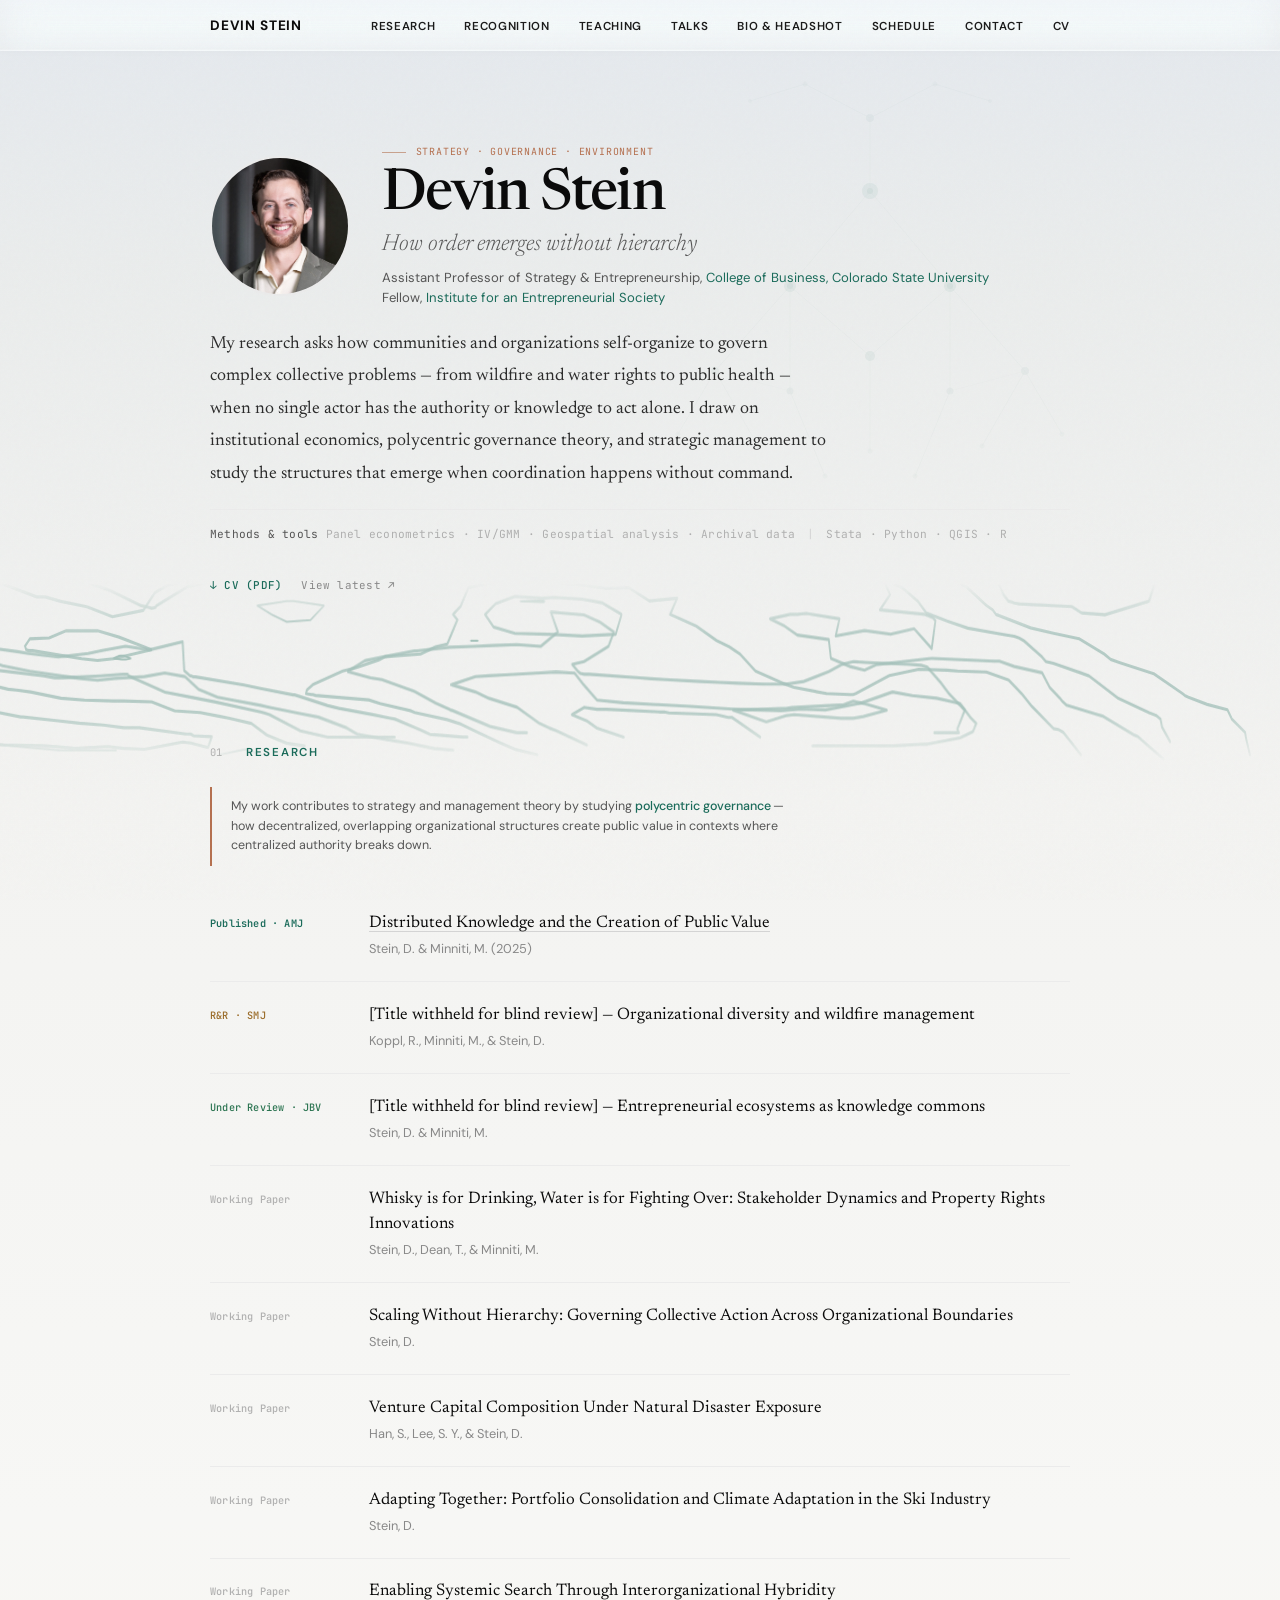
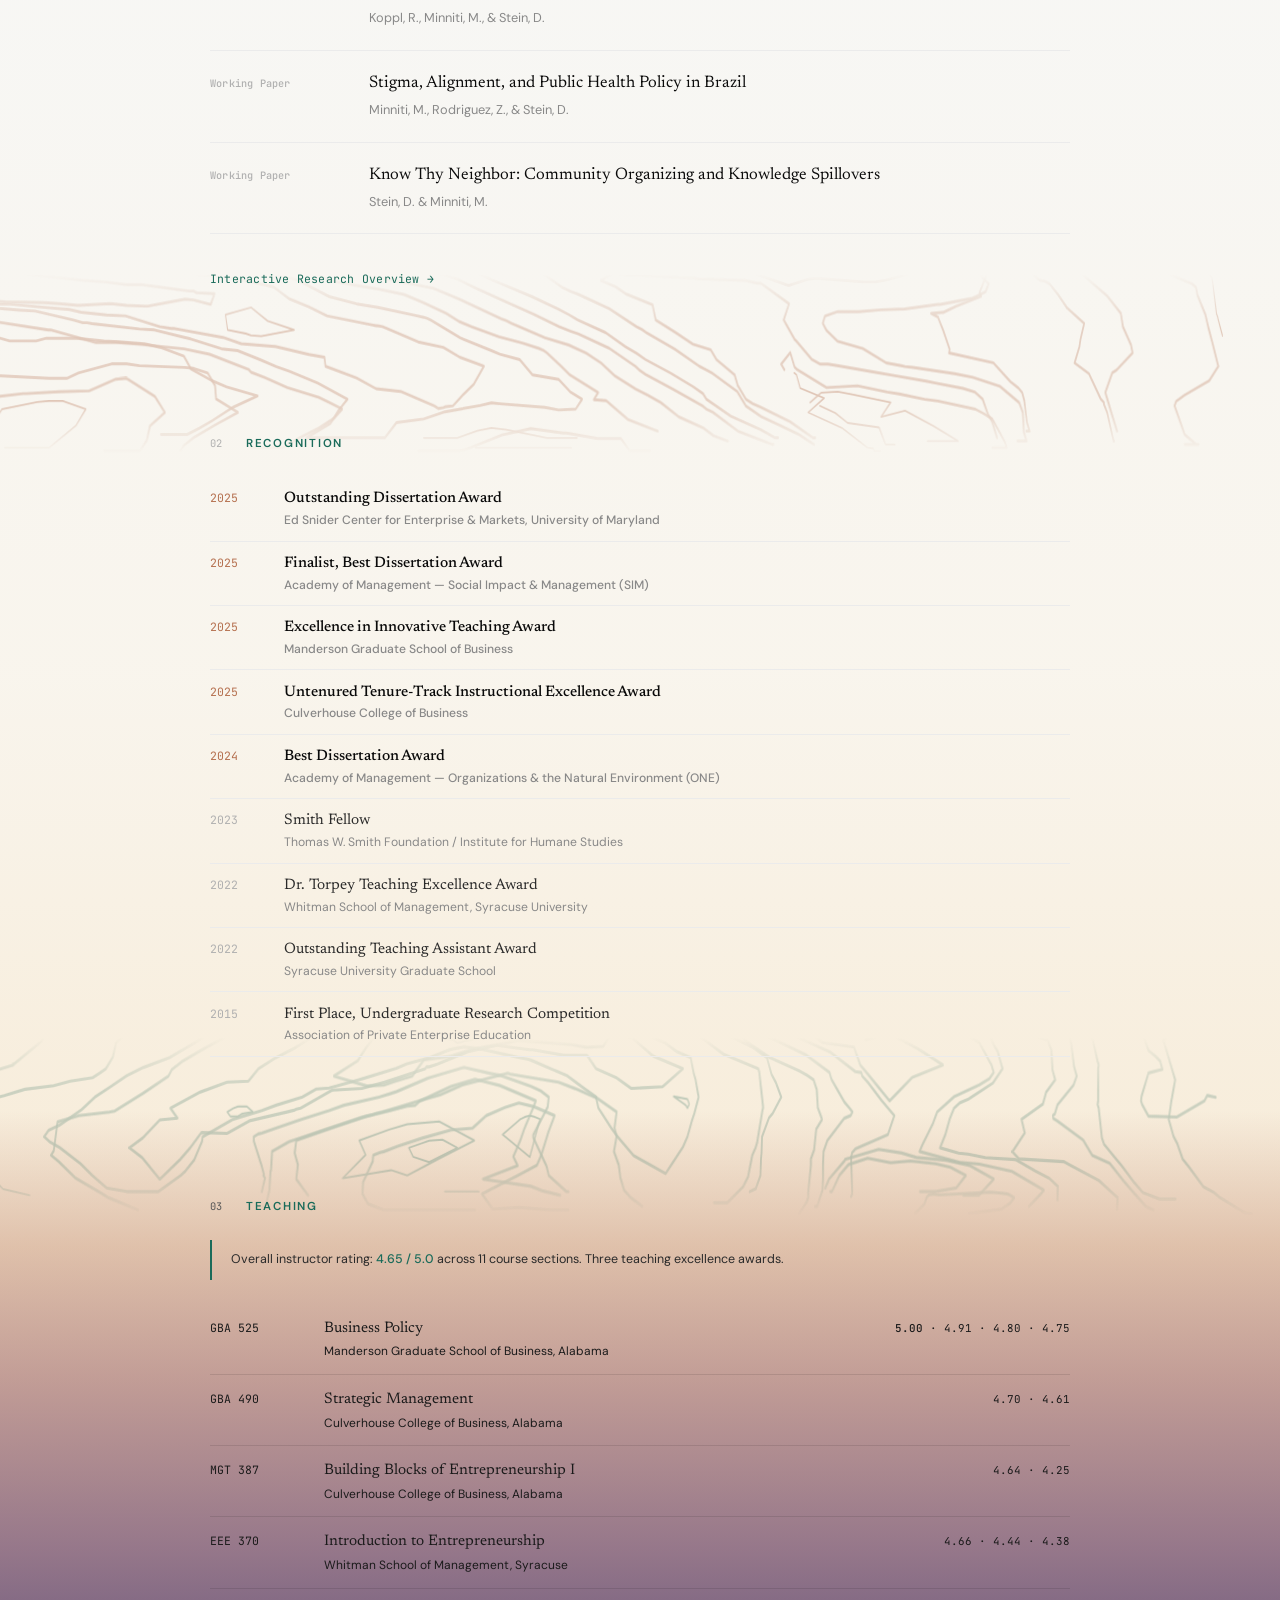
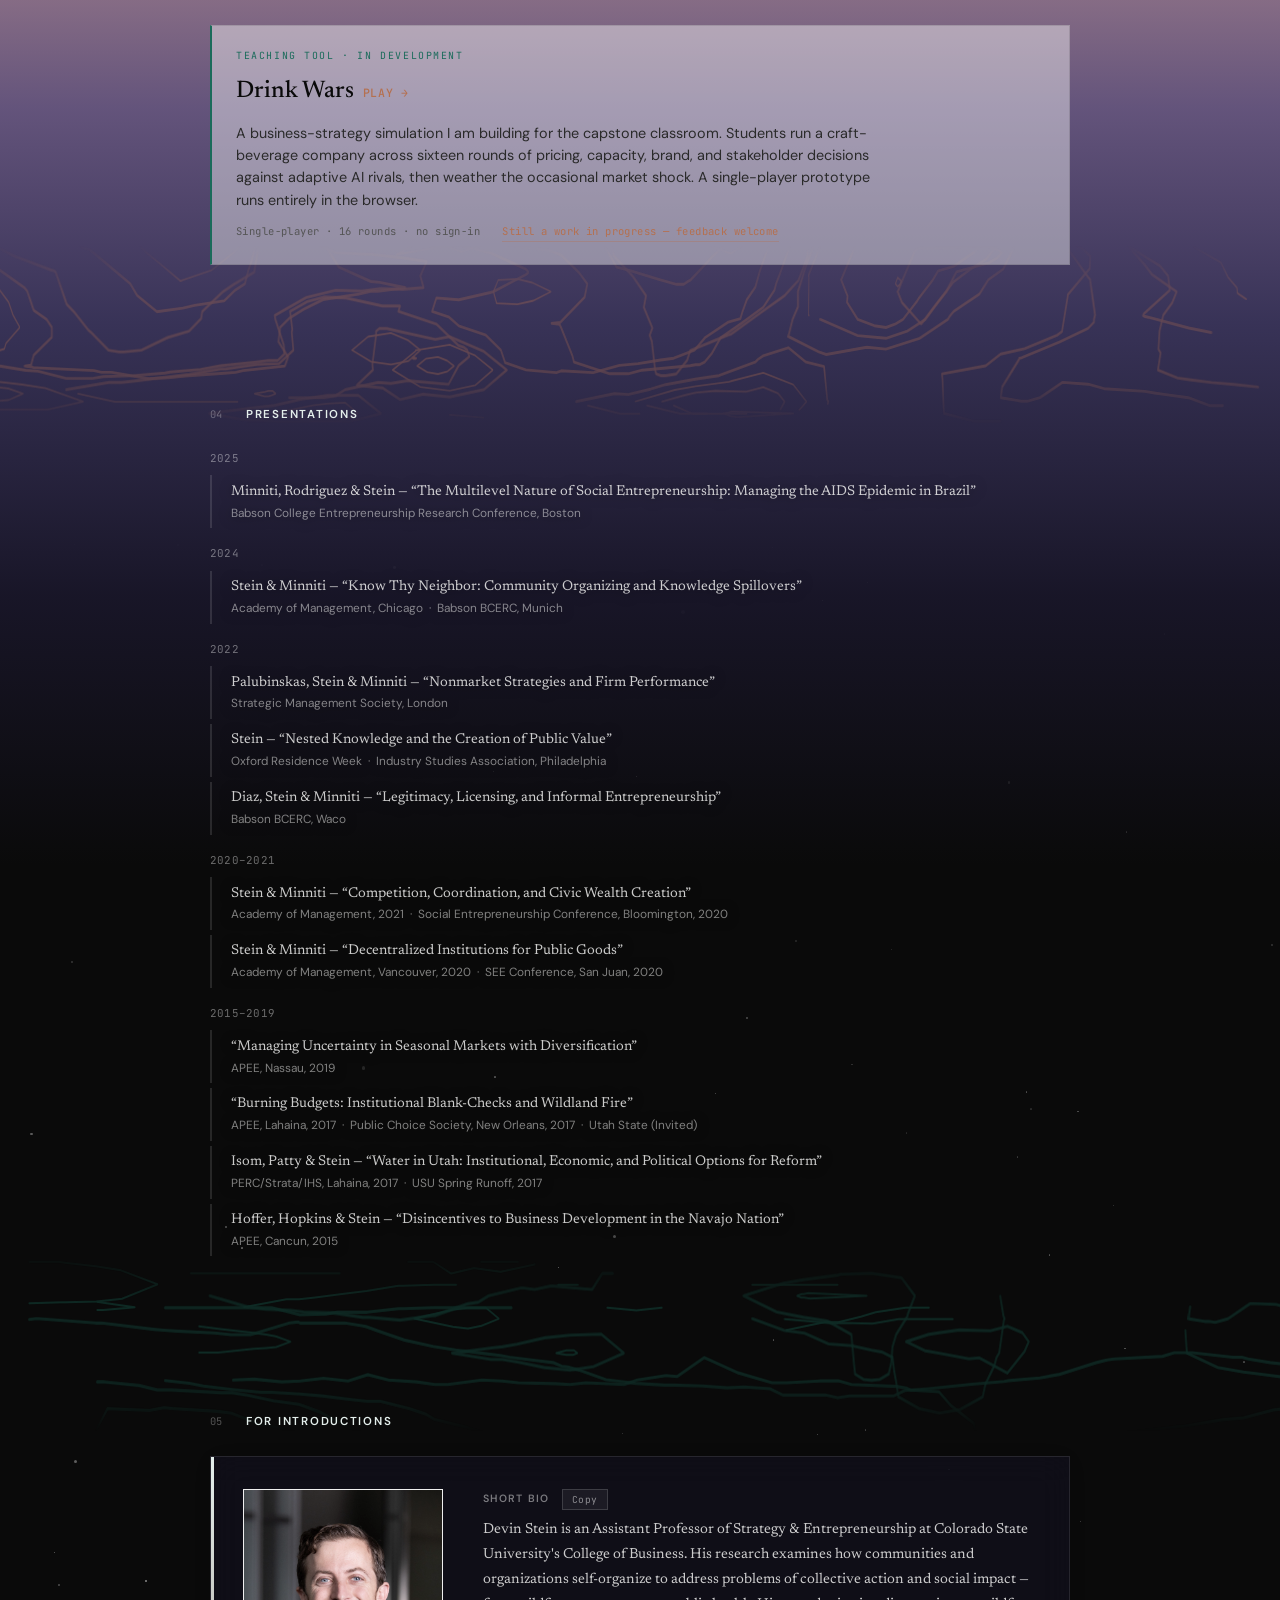
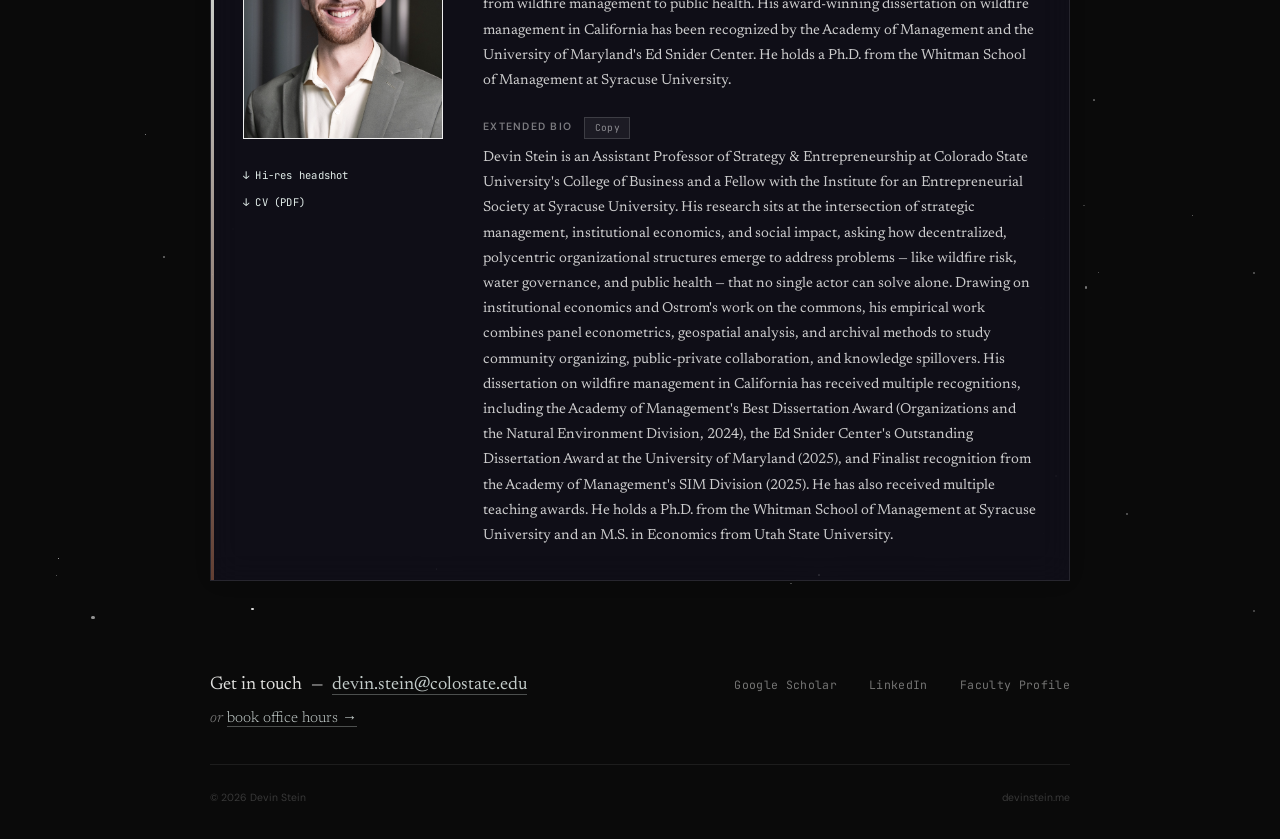
==== index.html @ 9eed3276 "Drink Wars: deploy reskinned app + add homepage link - Rebuild devinstein.me/drinkwars with the scho" ====
<!DOCTYPE html>
<html lang="en">
<head>
<meta charset="UTF-8">
<meta name="viewport" content="width=device-width, initial-scale=1.0">
<title>Devin Stein</title>
<meta name="description" content="Devin Stein — strategy, entrepreneurship, and environmental governance scholar. Assistant Professor of Strategy &amp; Entrepreneurship at Colorado State University.">
<link rel="icon" type="image/svg+xml" href="img/favicon.svg">
<link rel="preconnect" href="https://fonts.googleapis.com">
<link rel="preconnect" href="https://fonts.gstatic.com" crossorigin>
<link href="https://fonts.googleapis.com/css2?family=Newsreader:ital,opsz,wght@0,6..72,300;0,6..72,400;0,6..72,500;0,6..72,600;1,6..72,300;1,6..72,400;1,6..72,500&family=DM+Sans:ital,wght@0,300;0,400;0,500;0,600;1,300;1,400&family=JetBrains+Mono:wght@300;400;500&display=swap" rel="stylesheet">
<style>
:root {
  --ink:#0a0a0a;--dark:#1a1a1a;--body:#2a2a2a;--mid:#555;--muted:#888;--light:#b0b0b0;
  --rule:#d4d4d4;--faint:#ebebeb;--bg:#f7f7f5;--white:#fff;
  --teal:#1a6b5a;--teal-hover:#0f5445;--teal-light:#e4efec;--teal-faint:#f0f7f5;
  --sienna:#b5704f;--sienna-light:#f5ece6;--sienna-dim:#8a5438;
  --amber:#9a6b28;--green:#2a7350;
  --serif:'Newsreader',Georgia,serif;
  --sans:'DM Sans',-apple-system,Helvetica,sans-serif;
  --mono:'JetBrains Mono','Consolas',monospace;
}
*,*::before,*::after{margin:0;padding:0;box-sizing:border-box}
html{scroll-behavior:smooth;font-size:16px;overflow-x:hidden}
body{font-family:var(--serif);color:var(--body);background:var(--bg);line-height:1.7;-webkit-font-smoothing:antialiased;position:relative}
::selection{background:var(--teal-light);color:var(--teal-hover)}

/* ── SUNRISE-SUNSET SCROLL GRADIENT ── */
/* Tinted lighting that shifts from cool dawn → warm daylight → golden hour → dusk.
   Applied as a full-height layer behind all content. JS sets the height to match document. */
.sky-gradient{
  position:absolute;top:0;left:0;width:100%;
  pointer-events:none;z-index:-1;
}
/* Layer 1: The subtle sunrise-to-golden-hour tint (top 70% of page) */
.sky-gradient::before{
  content:'';position:absolute;top:0;left:0;width:100%;height:100%;
  background:linear-gradient(
    180deg,
    #d5dde8 0%,          /* cool dawn */
    #e0e4e5 5%,
    #f0f0ee 15%,         /* morning light */
    #f7f7f5 28%,         /* bright midday */
    #faf3e6 42%,         /* warming noticeably */
    #f7e2c0 52%,         /* golden hour — warm amber */
    #f0ca8a 60%,         /* rich warm gold */
    #e6b070 67%,         /* vibrant sunset orange */
    #d99860 73%,         /* deep amber */
    #c48058 78%,         /* burnished copper-rose */
    transparent 85%      /* fades out — layer 2 takes over */
  );
  opacity:.55;
}
/* Layer 2: The twilight-to-black fade (fully opaque, no cream bleedthrough) */
.sky-gradient::after{
  content:'';position:absolute;bottom:0;left:0;width:100%;height:50%;
  background:linear-gradient(
    180deg,
    transparent 0%,
    rgba(180,115,90,.35) 5%,       /* warm copper carryover */
    rgba(150,95,105,.55) 10%,      /* rose-mauve */
    rgba(120,85,120,.75) 16%,      /* mauve-purple */
    rgba(80,65,115,.88) 22%,       /* twilight purple */
    rgba(46,42,82,.95) 30%,        /* deep indigo */
    rgba(20,18,37,.98) 40%,        /* near-black */
    #0a0a0a 50%,                   /* true black from here down */
    #0a0a0a 100%
  );
}

/* Grain — over everything */
body::before{content:'';position:fixed;top:0;left:0;width:100%;height:100%;pointer-events:none;z-index:999;opacity:0.022;background-image:url("data:image/svg+xml,%3Csvg viewBox='0 0 256 256' xmlns='http://www.w3.org/2000/svg'%3E%3Cfilter id='n'%3E%3CfeTurbulence type='fractalNoise' baseFrequency='0.9' numOctaves='4' stitchTiles='stitch'/%3E%3C/filter%3E%3Crect width='100%25' height='100%25' filter='url(%23n)'/%3E%3C/svg%3E")}

.container{max-width:940px;margin:0 auto;padding:0 2.5rem;position:relative;z-index:1}

/* ── TOPO CONTOUR LAYERS ── */
/* Not dividers between sections — atmospheric layers behind the content.
   Tall, faded at edges, overlapping section boundaries. */
.topo-divider{
  width:100vw;height:180px;overflow:hidden;
  margin:-60px 0;margin-left:calc(-50vw + 50%);
  display:block;opacity:.35;
  position:relative;z-index:0;
  /* Gradient mask: fade top and bottom only — full bleed to edges */
  -webkit-mask-image:linear-gradient(180deg,transparent 0%,rgba(0,0,0,.5) 15%,black 30%,black 70%,rgba(0,0,0,.5) 85%,transparent 100%);
  mask-image:linear-gradient(180deg,transparent 0%,rgba(0,0,0,.5) 15%,black 30%,black 70%,rgba(0,0,0,.5) 85%,transparent 100%);
}
/* Soft glow / glass sheen behind the contours */
.topo-divider::before{
  content:'';position:absolute;top:0;left:0;right:0;bottom:0;
  background:radial-gradient(ellipse 80% 100% at 50% 50%,rgba(26,107,90,.06) 0%,transparent 70%);
  pointer-events:none;
}
/* Gradient color shift across each layer */
.topo-divider::after{
  content:'';position:absolute;top:0;left:0;right:0;bottom:0;
  background:linear-gradient(90deg,rgba(26,107,90,.12) 0%,rgba(181,112,79,.15) 100%);
  mix-blend-mode:overlay;pointer-events:none;z-index:1;
}
.topo-divider polyline{
  fill:none;stroke:var(--teal);stroke-width:2.2;
  stroke-linecap:round;stroke-linejoin:round;
  will-change:transform;transition:transform .2s cubic-bezier(.25,.1,.25,1);
}
.topo-divider .index-contour{stroke-width:3.5;opacity:.8}
/* Color alternation across layers */
.topo-2 polyline,.topo-4 polyline{stroke:var(--sienna);stroke-width:2}
.topo-2 .index-contour,.topo-4 .index-contour{stroke-width:3.2}
.topo-3 polyline{stroke:#5a8a7a}

/* ── NAV ── */
nav{position:fixed;top:0;left:0;right:0;z-index:100;
  background:linear-gradient(
    180deg,
    rgba(255,255,255,.3) 0%,
    rgba(247,247,245,.35) 40%,
    rgba(240,240,238,.3) 100%
  );
  backdrop-filter:blur(20px) saturate(1.8) brightness(1.08);
  -webkit-backdrop-filter:blur(20px) saturate(1.8) brightness(1.08);
  border-bottom:1px solid rgba(255,255,255,.25);
  box-shadow:inset 0 -1px 0 rgba(255,255,255,.15), 0 1px 8px rgba(0,0,0,.02);
  transition:all .3s ease}
nav.scrolled{
  background:linear-gradient(
    180deg,
    rgba(255,255,255,.4) 0%,
    rgba(247,247,245,.45) 40%,
    rgba(240,240,238,.4) 100%
  );
  border-bottom-color:rgba(255,255,255,.3);
  box-shadow:inset 0 -1px 0 rgba(255,255,255,.2), 0 2px 24px rgba(0,0,0,.05)}
.nav-inner{max-width:940px;margin:0 auto;padding:.85rem 2.5rem;display:flex;justify-content:space-between;align-items:baseline}
.nav-name{font-family:var(--sans);font-size:.85rem;font-weight:700;color:var(--ink);text-decoration:none;letter-spacing:.06em;text-transform:uppercase;text-shadow:0 0 12px rgba(247,247,245,.8)}
.nav-links{display:flex;gap:1.8rem}
.nav-links a{font-family:var(--sans);font-size:.72rem;font-weight:600;color:var(--dark);text-decoration:none;letter-spacing:.06em;text-transform:uppercase;transition:color .2s;position:relative;text-shadow:0 0 10px rgba(247,247,245,.7)}
.nav-links a::after{content:'';position:absolute;bottom:-2px;left:0;width:0;height:1px;background:var(--teal);transition:width .2s}
.nav-links a:hover{color:var(--ink)}
.nav-links a:hover::after{width:100%}
.nav-dropdown{position:relative;display:inline-flex;align-items:baseline}
.nav-dropdown-menu{position:absolute;top:100%;right:0;display:none;flex-direction:column;gap:0;background:rgba(255,255,255,.85);backdrop-filter:blur(20px);-webkit-backdrop-filter:blur(20px);border:1px solid rgba(212,212,212,.4);border-radius:4px;padding:.5rem 0;margin-top:.4rem;min-width:150px;box-shadow:0 4px 16px rgba(0,0,0,.08)}
.nav-dropdown-menu::before{content:'';position:absolute;top:-.6rem;left:0;right:0;height:.6rem}
.nav-dropdown:hover .nav-dropdown-menu{display:flex}
.nav-dropdown-menu a{font-family:var(--sans);font-size:.68rem;font-weight:500;color:var(--dark);text-decoration:none;letter-spacing:.06em;text-transform:uppercase;padding:.45rem 1rem;transition:background .15s,color .15s}
.nav-dropdown-menu a:hover{background:var(--teal-faint);color:var(--teal)}
.nav-dropdown-menu a::after{display:none}
.hamburger{display:none;flex-direction:column;gap:4px;background:none;border:none;cursor:pointer;padding:4px}
.hamburger span{display:block;width:18px;height:1.5px;background:var(--ink);transition:.3s}

/* ── HERO ── */
.hero{padding:9rem 0 3rem;position:relative;overflow:hidden;z-index:1}

/* Network viz */
.hero-network{position:absolute;top:46%;right:-50px;transform:translateY(-50%);width:500px;height:500px;pointer-events:none;opacity:0;animation:vizFade 2s ease .3s forwards}
.hero-network circle{fill:var(--teal)}.hero-network line{stroke:var(--teal);stroke-width:.8}
.hero-network .hub{opacity:.55}.hero-network .mid{opacity:.35}.hero-network .leaf{opacity:.2}
.hero-network .link{opacity:.25}
.hero-network .node-pulse{animation:pulse 5s ease-in-out infinite}
@keyframes pulse{0%,100%{opacity:.2;r:3}50%{opacity:.6;r:5.5}}
@keyframes vizFade{from{opacity:0;transform:translateY(-50%) scale(.95)}to{opacity:.1;transform:translateY(-50%) scale(1)}}

/* Hero identity — photo inline with name */
.hero-identity{
  display:flex;align-items:center;gap:2rem;
  margin-bottom:1.2rem;position:relative;z-index:1;
  opacity:0;animation:slideUp .5s ease .05s forwards;
}
.hero-photo{flex-shrink:0}
.hero-photo{flex-shrink:0;overflow:hidden;width:140px;height:140px;border-radius:50%;border:2px solid var(--faint)}
.hero-photo img{
  width:140px;height:140px;border-radius:50%;
  object-fit:cover;object-position:center 20%;
  filter:grayscale(20%) contrast(1.04);
  transform:scale(1.15);
}
.hero-id-text{}
.hero-eyebrow{
  font-family:var(--mono);font-size:.62rem;font-weight:400;
  color:var(--sienna);letter-spacing:.08em;text-transform:uppercase;
  margin-bottom:.35rem;display:flex;align-items:center;gap:.6rem;
}
.hero-eyebrow::before{content:'';display:block;width:24px;height:1px;background:var(--sienna);opacity:.6}
.hero h1{font-family:var(--serif);font-size:3.6rem;font-weight:500;line-height:1.04;color:var(--ink);letter-spacing:-.03em;margin-bottom:.2rem}
.hero-subtitle{font-family:var(--serif);font-size:1.45rem;font-weight:300;font-style:italic;color:var(--mid);line-height:1.3;margin-bottom:.5rem}
.hero-affil{font-family:var(--sans);font-size:.82rem;font-weight:400;color:var(--mid);line-height:1.55}
.hero-affil a{color:var(--teal);text-decoration:none;border-bottom:1px solid transparent;transition:border-color .2s}
.hero-affil a:hover{border-bottom-color:var(--teal)}

.hero-body{position:relative;z-index:1;opacity:0;animation:slideUp .5s ease .2s forwards}
.hero-intro{font-size:1.1rem;line-height:1.85;color:var(--body);max-width:620px}

.hero-bottom{
  display:flex;align-items:baseline;justify-content:space-between;gap:2rem;flex-wrap:wrap;
  margin-top:1.2rem;padding-top:.9rem;border-top:1px solid var(--faint);
  opacity:0;animation:slideUp .5s ease .32s forwards;
}
.hero-methods{font-family:var(--mono);font-size:.7rem;font-weight:400;color:var(--light);letter-spacing:.02em;display:flex;flex-wrap:wrap;gap:.15rem}
.hero-methods .meth-label{color:var(--mid);margin-right:.3rem}
.hero-methods .meth-sep{color:var(--rule);margin:0 .6rem}
.hero-cv-links{display:flex;gap:1.2rem;align-items:baseline}
.hero-cv-links a{
  font-family:var(--mono);font-size:.68rem;font-weight:500;
  color:var(--teal);text-decoration:none;letter-spacing:.02em;
  border-bottom:1px solid transparent;transition:all .2s;
}
.hero-cv-links a:hover{border-bottom-color:var(--teal)}
.hero-cv-links .cv-secondary{color:var(--muted);font-weight:400}
.hero-cv-links .cv-secondary:hover{color:var(--teal)}

/* ── SECTIONS ── */
section{padding:2.5rem 0;position:relative;z-index:1}
.section-rule{border:none;border-top:1px solid var(--rule);margin:0}
.section-head{display:flex;align-items:baseline;gap:1rem;margin-bottom:1.5rem}
.section-num{font-family:var(--mono);font-size:.65rem;font-weight:400;color:var(--light);letter-spacing:.02em;min-width:20px}
.section-title{font-family:var(--sans);font-size:.72rem;font-weight:600;text-transform:uppercase;letter-spacing:.15em;color:var(--teal)}

.callout-margin{font-family:var(--sans);font-size:.78rem;color:var(--mid);line-height:1.6;border-left:2px solid var(--sienna);padding:.6rem 0 .6rem 1.2rem;margin-bottom:1.5rem;max-width:600px}
.callout-margin em{color:var(--teal);font-style:normal;font-weight:500}

/* ── RESEARCH ── */
.research-item{padding:1.3rem 0;border-bottom:1px solid var(--faint);display:grid;grid-template-columns:135px 1fr;gap:1.5rem;align-items:baseline;transition:background .15s}
.research-item:first-child{border-top:1px solid var(--faint)}
.research-item:hover{background:rgba(228,239,236,.35);backdrop-filter:blur(8px);-webkit-backdrop-filter:blur(8px);margin:0 -1rem;padding-left:1rem;padding-right:1rem;border-radius:3px}
.research-status{font-family:var(--mono);font-size:.64rem;font-weight:500;letter-spacing:.02em;line-height:1.7;padding-top:.18rem;white-space:nowrap}
.status-published{color:var(--teal);font-weight:600}.status-rr{color:var(--amber)}.status-review{color:var(--green)}.status-wp{color:var(--light)}.status-progress{color:var(--muted);font-style:italic}
.research-title{font-family:var(--serif);font-size:1.05rem;font-weight:400;color:var(--ink);line-height:1.5}
.research-authors{font-family:var(--sans);font-size:.8rem;color:var(--muted);margin-top:.15rem}

/* ── AWARDS ── */
.award-row{display:grid;grid-template-columns:50px 1fr;gap:1.5rem;padding:.7rem 0;border-bottom:1px solid var(--faint);align-items:baseline;transition:padding-left .15s}
.award-row:first-child{border-top:1px solid var(--faint)}
.award-row:hover{padding-left:.5rem}
.award-year{font-family:var(--mono);font-size:.72rem;color:var(--light)}
.award-text{font-size:.95rem;color:var(--body);line-height:1.5}
.award-text .award-org{font-family:var(--sans);font-size:.76rem;color:var(--muted);display:block}
.award-highlight .award-text{color:var(--ink);font-weight:500}
.award-highlight .award-year{color:var(--sienna)}

/* ── TEACHING ── */
.teaching-row{display:grid;grid-template-columns:90px 1fr auto;gap:1.5rem;padding:.75rem 0;border-bottom:1px solid var(--faint);align-items:baseline}
.teaching-row:first-child{border-top:1px solid var(--faint)}
.teaching-code{font-family:var(--mono);font-size:.72rem;color:var(--white)}
.teaching-name{font-size:.95rem;color:var(--white)}
.teaching-school{font-family:var(--sans);font-size:.75rem;color:rgba(255,255,255,.85)}
.teaching-ratings{font-family:var(--mono);font-size:.68rem;color:var(--teal);text-align:right;white-space:nowrap}
.rating-high{color:var(--teal);font-weight:500}

/* ── PRESENTATIONS ── */
.pres-year-group{margin-bottom:1rem}
.pres-year-label{font-family:var(--mono);font-size:.68rem;color:var(--light);margin-bottom:.5rem;letter-spacing:.02em}
.pres-entry{padding:.4rem 0 .4rem 1.2rem;border-left:2px solid var(--faint);font-size:.88rem;color:var(--body);line-height:1.55;margin-bottom:.3rem;transition:border-color .15s}
.pres-entry:hover{border-left-color:var(--teal)}
.pres-entry .pres-venue{font-family:var(--sans);font-size:.74rem;color:var(--muted)}

/* ── INTRODUCTIONS ── */
.intro-section{
  background:rgba(255,255,255,.6);
  backdrop-filter:blur(16px) saturate(1.3);
  -webkit-backdrop-filter:blur(16px) saturate(1.3);
  border:1px solid rgba(212,212,212,.4);
  padding:2rem;margin-top:.3rem;position:relative;
  box-shadow:0 2px 24px rgba(0,0,0,.03);
}
.intro-section::before{content:'';position:absolute;top:0;left:0;width:3px;height:100%;background:linear-gradient(180deg,var(--teal),var(--sienna))}
.intro-grid{display:grid;grid-template-columns:200px 1fr;gap:2.5rem}
.intro-photo img{width:200px;height:250px;object-fit:cover;object-position:center 15%;filter:grayscale(25%) contrast(1.04);border:1px solid var(--faint)}
.intro-download{margin-top:.8rem}
.intro-download a{font-family:var(--mono);font-size:.66rem;color:var(--teal);text-decoration:none;letter-spacing:.02em;display:inline-flex;align-items:center;gap:.3rem;border-bottom:1px solid transparent;transition:all .2s}
.intro-download a:hover{border-bottom-color:var(--teal)}
.bio-label{font-family:var(--sans);font-size:.66rem;font-weight:600;text-transform:uppercase;letter-spacing:.12em;color:var(--muted);margin-bottom:.4rem}
.bio-text{font-size:.9rem;line-height:1.75;color:var(--body);margin-bottom:1.5rem}
.bio-text:last-child{margin-bottom:0}
.copy-btn{font-family:var(--mono);font-size:.6rem;color:var(--muted);background:var(--bg);border:1px solid var(--rule);padding:.2rem .6rem;cursor:pointer;transition:all .2s;margin-left:.5rem;vertical-align:middle;letter-spacing:.02em}
.copy-btn:hover{color:var(--teal);border-color:var(--teal);background:var(--teal-faint)}
.copy-btn.copied{color:var(--white);background:var(--teal);border-color:var(--teal)}

/* ── CONTACT ── */
.contact-section{
  background:#0a0a0a;
  color:var(--bg);padding:3rem 0 2rem;position:relative;z-index:2}
.contact-section .container{display:flex;flex-direction:column;gap:2rem;position:relative;z-index:1}
.contact-upper{display:flex;justify-content:space-between;align-items:baseline;flex-wrap:wrap;gap:1.5rem}
.contact-left{font-family:var(--serif);font-size:1.15rem;font-weight:400;color:rgba(247,247,245,.9)}
.contact-left a{color:rgba(228,239,236,.85);text-decoration:none;border-bottom:1px solid rgba(228,239,236,.3);transition:border-color .2s}
.contact-left a:hover{border-bottom-color:rgba(228,239,236,.7)}
.contact-secondary{font-size:.95rem;font-weight:300;font-style:italic;color:rgba(247,247,245,.55);margin-top:.35rem}
.contact-secondary a{color:rgba(228,239,236,.85);font-style:normal}
.contact-links{display:flex;gap:2rem}
.contact-links a{font-family:var(--mono);font-size:.72rem;font-weight:400;color:rgba(247,247,245,.45);text-decoration:none;letter-spacing:.03em;transition:color .2s}
.contact-links a:hover{color:rgba(247,247,245,.85)}
.footer-row{
  display:flex;justify-content:space-between;align-items:baseline;
  padding-top:1.5rem;border-top:1px solid rgba(255,255,255,.08);
  font-family:var(--sans);font-size:.65rem;color:rgba(247,247,245,.2)}

/* ── STAR FIELD ── */
.star-field{
  position:absolute;bottom:0;left:0;width:100%;height:35%;
  pointer-events:none;z-index:2;overflow:hidden;
  -webkit-mask-image:linear-gradient(180deg,transparent 0%,transparent 8%,rgba(0,0,0,.2) 30%,rgba(0,0,0,.6) 60%,rgba(0,0,0,1) 100%);
  mask-image:linear-gradient(180deg,transparent 0%,transparent 8%,rgba(0,0,0,.2) 30%,rgba(0,0,0,.6) 60%,rgba(0,0,0,1) 100%);
}
.star-layer{
  position:absolute;top:0;left:0;width:100%;height:100%;
  pointer-events:all;
}
.star-layer .s{
  position:absolute;border-radius:50%;background:white;
  transition:transform .4s ease, box-shadow .4s ease, opacity .4s ease;
  cursor:default;
}
.star-layer .s:hover{
  transform:scale(3.5) !important;
  box-shadow:0 0 8px 3px rgba(200,215,255,.7), 0 0 24px 8px rgba(150,175,255,.3);
  opacity:1 !important;
}
.star-layer .s.twinkle{
  animation:twinkle 4s ease-in-out infinite alternate;
}
@keyframes twinkle{
  0%{opacity:.2;transform:scale(1)} 50%{opacity:.9;transform:scale(1.4)} 100%{opacity:.2;transform:scale(1)}
}
@keyframes slideUp{from{opacity:0;transform:translateY(14px)}to{opacity:1;transform:translateY(0)}}
.reveal{opacity:0;transform:translateY(16px);transition:opacity .55s ease,transform .55s ease}
.reveal.visible{opacity:1;transform:translateY(0)}

/* ── DARK ZONE TEXT ADAPTATION ── */
/* The sky-gradient is proportional to page height. Sections above #talks use dark text
   (default body color). If the page grows significantly (e.g. more research items),
   verify that #teaching still falls in the warm-but-readable zone of the gradient.
   If teaching pushes into the dark zone, move its overrides from dark→light text. */
#talks .section-num{color:rgba(255,255,255,.3)}
#talks .section-title{color:var(--teal-light)}
#talks .pres-year-label{color:rgba(255,255,255,.4)}
#talks .pres-entry{color:rgba(247,247,245,.82);text-shadow:0 1px 12px rgba(0,0,0,.5)}
#talks .pres-entry .pres-venue{color:rgba(247,247,245,.5)}
#talks .pres-entry{border-left-color:rgba(255,255,255,.12)}
#talks .pres-entry:hover{border-left-color:var(--teal-light)}

#introductions .section-num{color:rgba(255,255,255,.3)}
#introductions .section-title{color:var(--teal-light)}
#introductions .intro-section{
  background:rgba(20,18,37,.5);
  backdrop-filter:blur(16px) saturate(1.3);-webkit-backdrop-filter:blur(16px) saturate(1.3);
  border-color:rgba(255,255,255,.1);
}
#introductions .intro-section::before{background:linear-gradient(180deg,var(--teal-light),rgba(181,112,79,.5))}
#introductions .bio-label{color:rgba(255,255,255,.45)}
#introductions .bio-text{color:rgba(247,247,245,.82)}
#introductions .intro-download a{color:var(--teal-light)}
#introductions .copy-btn{color:rgba(255,255,255,.5);background:rgba(255,255,255,.06);border-color:rgba(255,255,255,.15)}
#introductions .copy-btn:hover{color:var(--teal-light);border-color:var(--teal-light);background:rgba(26,107,90,.15)}

#teaching .section-num{color:var(--mid)}
#teaching .section-title{color:var(--teal)}
#teaching .callout-margin{color:var(--body);border-left-color:var(--teal)}
#teaching .callout-margin em{color:var(--teal)}
#teaching .teaching-row{border-bottom-color:rgba(0,0,0,.1)}
#teaching .teaching-row:first-child{border-top-color:rgba(0,0,0,.1)}
#teaching .teaching-code{color:var(--dark)}
#teaching .teaching-name{color:var(--dark);text-shadow:none}
#teaching .teaching-school{color:var(--dark)}
#teaching .teaching-ratings{color:var(--dark)}
#teaching .rating-high{color:var(--dark)}
/* Drink Wars — teaching-tool callout (work in progress) */
.dw-card{margin-top:2.25rem;padding:1.4rem 1.5rem;border:1px solid rgba(0,0,0,.1);border-left:2px solid var(--teal);background:rgba(255,255,255,.42)}
.dw-card .dw-eyebrow{font-family:var(--mono);font-size:.62rem;letter-spacing:.16em;text-transform:uppercase;color:var(--teal)}
.dw-card .dw-title{display:inline-flex;align-items:baseline;gap:.55rem;margin-top:.4rem;font-family:var(--serif);font-size:1.5rem;font-weight:500;color:var(--ink);text-decoration:none;border-bottom:1px solid transparent;transition:color .2s,border-color .2s}
.dw-card .dw-title:hover{color:var(--teal);border-bottom-color:var(--teal)}
.dw-card .dw-title .arrow{font-family:var(--mono);font-size:.72rem;letter-spacing:.06em;text-transform:uppercase;color:var(--sienna)}
.dw-card .dw-desc{font-family:var(--sans);font-size:.9rem;line-height:1.55;color:var(--body);margin-top:.55rem;max-width:46em}
.dw-card .dw-meta{display:flex;flex-wrap:wrap;gap:1.4rem;align-items:baseline;margin-top:.75rem;font-family:var(--mono);font-size:.66rem;letter-spacing:.04em;color:var(--mid)}
.dw-card .dw-meta a{color:var(--sienna);text-decoration:none;border-bottom:1px solid rgba(181,112,79,.35)}
.dw-card .dw-meta a:hover{border-bottom-color:var(--sienna)}
@media(max-width:760px){.dw-card{padding:1.15rem;margin-top:1.75rem}.dw-card .dw-title{font-size:1.3rem}}

/* ── RESPONSIVE ── */
@media(max-width:760px){
  .container{padding:0 1.5rem}.nav-inner{padding:.85rem 1.5rem}
  .nav-links{display:none}
  /* Mobile menu panel: content-width, right-anchored, adaptive light/dark */
  .nav-links.open{
    display:flex;flex-direction:column;align-items:flex-start;
    position:absolute;top:calc(100% + .35rem);right:1rem;
    min-width:180px;max-width:80vw;width:max-content;
    padding:1rem 1.25rem;gap:.9rem;
    border-radius:10px;
    background:rgba(247,247,245,.94);
    border:1px solid rgba(0,0,0,.08);
    box-shadow:0 12px 32px rgba(0,0,0,.14);
    backdrop-filter:blur(24px) saturate(1.4);
    -webkit-backdrop-filter:blur(24px) saturate(1.4);
    transition:background .35s ease,border-color .35s ease,box-shadow .35s ease
  }
  .nav-links.open a{color:var(--ink);text-shadow:none}
  .nav-dropdown{display:flex;flex-direction:column;align-items:flex-start;gap:.55rem}
  .nav-dropdown-menu{position:static;display:flex !important;flex-direction:column;background:none;backdrop-filter:none;border:none;border-left:1px solid rgba(0,0,0,.14);box-shadow:none;padding:0 0 0 .9rem;margin:.05rem 0 0 .1rem;min-width:0;gap:.7rem}
  .nav-dropdown-menu a{padding:0;font-size:.66rem;color:var(--mid);border-left:none;transition:color .2s ease}
  .nav-dropdown-menu a:hover{color:var(--teal)}
  /* Dark mode: nav.nav-dark set by JS when menu sits over dark sections */
  nav.nav-dark .nav-links.open{
    background:rgba(20,20,22,.88);
    border-color:rgba(255,255,255,.14);
    box-shadow:0 12px 32px rgba(0,0,0,.45)
  }
  nav.nav-dark .nav-links.open a{color:rgba(255,255,255,.92)}
  nav.nav-dark .nav-dropdown-menu{border-left-color:rgba(255,255,255,.2)}
  nav.nav-dark .nav-dropdown-menu a{color:rgba(255,255,255,.66)}
  nav.nav-dark .hamburger span{background:rgba(255,255,255,.9)}
  .hamburger{display:flex}
  .hero{padding:7.5rem 0 3.5rem}
  .hero-identity{gap:1.2rem}
  .hero-photo{width:100px;height:100px}
  .hero-photo img{width:100px;height:100px}
  .hero h1{font-size:2.4rem}.hero-subtitle{font-size:1.1rem}
  .hero-network{display:none}
  .research-item{grid-template-columns:1fr;gap:.2rem}
  .research-item:hover{margin:0;padding-left:0;padding-right:0}
  .teaching-row{grid-template-columns:1fr;gap:.2rem}.teaching-ratings{text-align:left}
  .intro-grid{grid-template-columns:1fr}
  .contact-upper{flex-direction:column;gap:1rem}
  .contact-links{flex-wrap:wrap;gap:1.2rem}
  .footer-row{flex-direction:column;gap:.4rem}
  .intro-section{padding:1.8rem}
  .hero-bottom{flex-direction:column;gap:1rem}
  .topo-divider{height:120px;margin:-40px 0;margin-left:calc(-50vw + 50%)}
}
@media(max-width:480px){
  .hero h1{font-size:2rem}.hero-subtitle{font-size:.95rem}
  .hero-photo{width:84px;height:84px}
  .hero-photo img{width:84px;height:84px}
}
</style>
</head>
<body>

<!-- Sunrise-sunset scroll gradient layer -->
<div class="sky-gradient" id="skyGradient">
  <div class="star-field" id="starField"></div>
</div>

<nav id="nav">
  <div class="nav-inner">
    <a href="#" class="nav-name">Devin Stein</a>
    <button class="hamburger" onclick="document.querySelector('.nav-links').classList.toggle('open')" aria-label="Menu">
      <span></span><span></span><span></span>
    </button>
    <div class="nav-links">
      <div class="nav-dropdown">
        <a href="#research">Research</a>
        <div class="nav-dropdown-menu">
          <a href="#research">Papers</a>
          <a href="research.html">Research Map</a>
        </div>
      </div>
      <a href="#recognition">Recognition</a>
      <div class="nav-dropdown">
        <a href="#teaching">Teaching</a>
        <div class="nav-dropdown-menu">
          <a href="#teaching">Courses</a>
          <a href="https://devinstein.me/drinkwars/">Drink Wars</a>
        </div>
      </div>
      <a href="#talks">Talks</a>
      <a href="#introductions">Bio &amp; Headshot</a>
      <a href="schedule.html">Schedule</a>
      <a href="#contact">Contact</a>
      <a href="https://docs.google.com/document/d/15JjioE7TF23AzHyGsPKE4yBeVMtSmnsa/export?format=pdf" target="_blank" rel="noopener">CV</a>
    </div>
  </div>
</nav>

<div class="container">

<!-- ═══ HERO ═══ -->
<header class="hero">
  <svg class="hero-network" viewBox="0 0 500 500" xmlns="http://www.w3.org/2000/svg">
    <line class="link" x1="250" y1="145" x2="170" y2="240"/><line class="link" x1="250" y1="145" x2="330" y2="240"/>
    <line class="link" x1="250" y1="145" x2="250" y2="72"/><line class="link" x1="170" y1="240" x2="95" y2="325"/>
    <line class="link" x1="170" y1="240" x2="170" y2="345"/><line class="link" x1="170" y1="240" x2="250" y2="310"/>
    <line class="link" x1="330" y1="240" x2="405" y2="325"/><line class="link" x1="330" y1="240" x2="330" y2="345"/>
    <line class="link" x1="330" y1="240" x2="250" y2="310"/>
    <line class="link" x1="170" y1="240" x2="330" y2="240" style="opacity:.12;stroke-dasharray:3,4"/>
    <line class="link" x1="95" y1="325" x2="170" y2="345" style="opacity:.12"/>
    <line class="link" x1="405" y1="325" x2="330" y2="345" style="opacity:.12"/>
    <line class="link" x1="250" y1="72" x2="185" y2="38"/><line class="link" x1="250" y1="72" x2="315" y2="38"/>
    <line class="link" x1="95" y1="325" x2="58" y2="388"/><line class="link" x1="95" y1="325" x2="138" y2="400"/>
    <line class="link" x1="405" y1="325" x2="442" y2="388"/><line class="link" x1="405" y1="325" x2="362" y2="400"/>
    <line class="link" x1="250" y1="310" x2="250" y2="405"/><line class="link" x1="170" y1="345" x2="205" y2="430"/>
    <line class="link" x1="330" y1="345" x2="295" y2="430"/>
    <line class="link" x1="185" y1="38" x2="130" y2="55"/><line class="link" x1="315" y1="38" x2="370" y2="55"/>
    <circle class="hub" cx="250" cy="145" r="8"/><circle class="hub" cx="170" cy="240" r="6"/>
    <circle class="hub" cx="330" cy="240" r="6"/><circle class="hub" cx="250" cy="310" r="5"/>
    <circle class="mid" cx="250" cy="72" r="4"/><circle class="mid" cx="95" cy="325" r="4"/>
    <circle class="mid" cx="405" cy="325" r="4"/><circle class="mid" cx="170" cy="345" r="3.5"/>
    <circle class="mid" cx="330" cy="345" r="3.5"/>
    <circle class="leaf" cx="185" cy="38" r="2.5"/><circle class="leaf" cx="315" cy="38" r="2.5"/>
    <circle class="leaf" cx="58" cy="388" r="2.5"/><circle class="leaf" cx="138" cy="400" r="2.5"/>
    <circle class="leaf" cx="442" cy="388" r="2.5"/><circle class="leaf" cx="362" cy="400" r="2.5"/>
    <circle class="leaf" cx="250" cy="405" r="2.5"/><circle class="leaf" cx="205" cy="430" r="2.5"/>
    <circle class="leaf" cx="295" cy="430" r="2.5"/><circle class="leaf" cx="130" cy="55" r="2"/>
    <circle class="leaf" cx="370" cy="55" r="2"/>
    <circle class="node-pulse" cx="250" cy="145" r="3" style="animation-delay:0s"/>
    <circle class="node-pulse" cx="170" cy="240" r="3" style="animation-delay:1.7s"/>
    <circle class="node-pulse" cx="330" cy="240" r="3" style="animation-delay:3.4s"/>
  </svg>

  <div class="hero-identity">
    <div class="hero-photo">
      <img src="img/headshot-hires.jpg" alt="Devin Stein">
    </div>
    <div class="hero-id-text">
      <div class="hero-eyebrow">Strategy &middot; Governance &middot; Environment</div>
      <h1>Devin Stein</h1>
      <div class="hero-subtitle">How order emerges without hierarchy</div>
      <div class="hero-affil">
        Assistant Professor of Strategy &amp; Entrepreneurship, <a href="https://biz.colostate.edu/" target="_blank" rel="noopener">College of Business, Colorado State University</a><br>
        Fellow, <a href="https://ies.syr.edu/" target="_blank" rel="noopener">Institute for an Entrepreneurial Society</a>
      </div>
    </div>
  </div>

  <div class="hero-body">
    <p class="hero-intro">
      My research asks how communities and organizations self-organize to govern complex collective problems&thinsp;&mdash;&thinsp;from wildfire and water rights to public health&thinsp;&mdash;&thinsp;when no single actor has the authority or knowledge to act alone. I draw on institutional economics, polycentric governance theory, and strategic management to study the structures that emerge when coordination happens without command.
    </p>
  </div>

  <div class="hero-bottom">
    <div class="hero-methods">
      <span class="meth-label">Methods &amp; tools</span>
      Panel econometrics &middot; IV/GMM &middot; Geospatial analysis &middot; Archival data
      <span class="meth-sep">|</span>
      Stata &middot; Python &middot; QGIS &middot; R
    </div>
    <div class="hero-cv-links">
      <a href="https://docs.google.com/document/d/15JjioE7TF23AzHyGsPKE4yBeVMtSmnsa/export?format=pdf" download>&darr; CV (PDF)</a>
      <a href="https://docs.google.com/document/d/15JjioE7TF23AzHyGsPKE4yBeVMtSmnsa/edit" target="_blank" rel="noopener" class="cv-secondary">View latest &nearr;</a>
    </div>
  </div>
</header>

<svg class="topo-divider topo-1" viewBox="0 0 2400 200" preserveAspectRatio="none" xmlns="http://www.w3.org/2000/svg">
  <polyline class="index-contour" points="0,183 26,184 99,185 126,186 162,188 223,186 253,188 292,189 363,181 379,182 411,187 418,175 384,174 379,172 370,172 282,165 253,165 215,162 170,160 126,157 64,153 60,153 0,146"/>
  <polyline points="536,200 505,194 457,200"/>
  <polyline points="0,192 54,194 72,194 126,197 183,200 205,200 253,200 288,200"/>
  <polyline class="index-contour" points="666,200 632,197 595,188 566,175 523,169 505,167 470,163 422,161 379,151 327,150 307,150 253,149 209,147 152,140 126,138 110,137 74,132 16,126 0,123"/>
  <polyline class="index-contour" points="1952,0 1983,13 2001,37 2010,44 2017,45 2021,46 2031,47 2129,50 2147,57 2191,59 2273,44 2273,44 2274,43 2293,7 2296,0"/>
  <polyline class="index-contour" points="0,107 47,115 92,120 126,124 143,126 226,132 246,134 253,134 261,134 331,132 375,130 379,130 383,130 385,132 453,150 505,156 548,161 617,170 632,172 639,173 649,175 707,193 758,200 798,200 869,200 884,200"/>
  <polyline points="155,200 126,200 88,200 49,200 0,200"/>
  <polyline points="375,0 378,0 379,1 380,0 403,0"/>
  <polyline class="index-contour" points="1810,0 1857,13 1895,34 1907,39 1913,44 1978,59 2021,65 2069,71 2116,88 2128,94 2147,98 2209,110 2263,132 2267,134 2274,136 2309,144 2347,150 2355,160 2380,175 2382,182 2389,200"/>
  <polyline class="index-contour" points="0,91 18,94 75,106 126,112 171,116 218,120 253,122 286,120 341,118 379,114 417,118 442,132 478,141 505,144 559,150 574,152 632,159 667,163 720,175 740,182 758,184 795,188 836,192 884,198 920,200"/>
  <polyline class="index-contour" points="51,0 113,5 126,5 147,7 221,11 253,17 300,27 359,44 374,46 379,47 386,46 388,44 446,23 505,16 542,13 615,6 632,4 643,4 687,0"/>
  <polyline class="index-contour" points="2313,200 2298,184 2295,175 2287,171 2274,168 2216,152 2172,132 2161,127 2147,124 2094,113 2080,111 2073,106 2039,88 2030,85 2021,83 2001,81 1934,74 1895,66 1856,57 1840,44 1811,29 1768,17 1740,10 1732,0"/>
  <polyline class="index-contour" points="0,61 43,73 53,88 99,97 126,101 176,105 197,107 253,111 309,107 333,104 379,99 424,103 486,94 489,126 500,132 503,132 505,133 510,133 601,142 632,146 693,153 696,153 758,165 779,168 842,175 875,179 884,180 932,192 950,197 1011,200 1020,200"/>
  <polyline class="index-contour" points="831,0 800,14 758,20 697,21 693,21 632,22 581,26 548,29 505,33 482,36 459,44 437,64 379,71 331,60 282,54 253,49 237,49 215,44 162,32 126,28 77,27 45,28 0,27"/>
  <polyline class="index-contour" points="1677,0 1690,17 1671,34 1755,39 1768,42 1771,43 1772,44 1775,46 1768,77 1735,55 1691,61 1642,57 1588,63 1595,44 1533,38 1516,39 1503,39 1465,44 1492,52 1516,62 1575,67 1579,88 1615,97 1642,101 1664,95 1767,88 1768,88 1769,88 1885,91 1895,91 1923,97 1975,104 1989,120 2008,132 2012,135 2021,140 2076,150 2088,152 2147,173 2151,174 2155,175 2168,182 2203,200"/>
  <polyline class="index-contour" points="1053,200 1011,194 981,186 941,175 910,166 884,161 823,153 815,151 758,143 737,139 637,134 632,133 629,133 619,132 621,128 632,122 688,107 714,103 758,94 767,91 834,88 862,80 884,77 903,50 895,44 909,35 924,14 996,5 1011,2 1017,2 1109,10 1137,11 1181,15 1224,14 1263,29 1315,26 1302,44 1351,57 1389,73 1413,80 1433,88 1462,107 1516,121 1534,125 1595,132 1638,133 1642,133 1645,133 1650,132 1713,112 1768,105 1821,106 1841,107 1895,108 1937,117 1961,132 1980,146 2021,171 2030,172 2039,175 2055,187 2072,200"/>
  <polyline class="index-contour" points="119,88 124,89 126,89 131,89 223,98 253,100 283,98 354,88 293,74 253,67 194,67 162,75 126,76 117,84 119,88"/>
  <polyline points="577,44 604,54 632,62 677,60 702,44 645,39 632,39 621,40 577,44"/>
  <polyline points="1002,88 1010,88 1011,88 1011,88 1015,88 1011,88 1011,88 1010,88 1002,88"/>
  <polyline points="1618,0 1570,19 1516,24 1455,23 1448,24 1389,22 1332,20 1320,0"/>
  <polyline class="index-contour" points="1156,200 1137,200 1087,193 1015,175 1013,175 1011,174 985,167 945,154 884,141 863,139 820,132 852,120 884,116 945,109 950,109 1011,105 1056,104 1093,103 1137,102 1182,104 1214,88 1201,66 1263,69 1293,77 1319,88 1309,104 1263,121 1241,124 1252,132 1256,134 1263,135 1273,135 1368,139 1389,140 1416,141 1482,143 1516,144 1553,145 1600,146 1642,146 1675,143 1722,132 1747,124 1768,121 1797,122 1873,124 1895,125 1907,127 1914,132 1933,145 1948,157 1977,175 1963,196 1966,200 1920,200"/>
  <polyline points="234,88 249,89 253,89 257,89 266,88 258,86 253,85 245,85 234,88"/>
  <polyline class="index-contour" points="955,44 971,58 1011,65 1072,66 1075,66 1137,68 1200,66 1211,44 1174,31 1137,27 1084,25 1063,26 1011,24 975,32 955,44"/>
  <polyline points="1447,0 1494,7 1516,8 1534,6 1549,0"/>
  <polyline class="index-contour" points="1195,199 1137,183 1124,180 1106,175 1064,157 1011,147 986,140 941,132 986,123 1011,122 1042,121 1100,119 1137,118 1172,119 1189,132 1214,149 1263,152 1325,154 1328,154 1389,156 1440,158 1468,159 1516,160 1559,161 1596,159 1642,160 1704,153 1711,152 1768,140 1805,144 1851,147 1895,153 1915,169 1925,175 1919,184 1895,191 1834,198 1829,198 1768,200 1723,200 1681,200 1642,200 1618,200"/>
  <polyline points="1095,44 1134,45 1137,45 1139,45 1140,44 1138,43 1137,43 1135,43 1095,44"/>
  <polyline class="index-contour" points="1313,200 1263,190 1244,182 1216,175 1239,167 1263,169 1281,169 1380,172 1389,172 1398,173 1487,175 1509,178 1516,178 1569,200"/>
  <polyline class="index-contour" points="1543,175 1605,188 1642,181 1657,180 1745,184 1768,184 1787,182 1831,175 1791,168 1768,165 1750,169 1653,172 1642,173 1634,173 1543,175"/>
</svg>

<!-- 01 RESEARCH — Keep in sync with research.html PROJECTS array.
     Source of truth: brain vault overview files. See integration_roadmap.md §7. -->
<section id="research" class="reveal">
  <div class="section-head"><span class="section-num">01</span><span class="section-title">Research</span></div>
  <div class="callout-margin">My work contributes to strategy and management theory by studying <em>polycentric governance</em>&thinsp;&mdash;&thinsp;how decentralized, overlapping organizational structures create public value in contexts where centralized authority breaks down.</div>

  <div class="research-item"><div class="research-status status-published">Published &middot; AMJ</div><div><div class="research-title"><a href="https://doi.org/10.5465/amj.2023.0425" target="_blank" rel="noopener" style="color:inherit;text-decoration:none;border-bottom:1px solid var(--rule);transition:border-color .2s" onmouseover="this.style.borderBottomColor='var(--teal)'" onmouseout="this.style.borderBottomColor='var(--rule)'">Distributed Knowledge and the Creation of Public Value</a></div><div class="research-authors">Stein, D. &amp; Minniti, M. (2025)</div></div></div>
  <div class="research-item"><div class="research-status status-rr">R&amp;R &middot; SMJ</div><div><div class="research-title">[Title withheld for blind review] &mdash; Organizational diversity and wildfire management</div><div class="research-authors">Koppl, R., Minniti, M., &amp; Stein, D.</div></div></div>
  <div class="research-item"><div class="research-status status-review">Under Review &middot; JBV</div><div><div class="research-title">[Title withheld for blind review] &mdash; Entrepreneurial ecosystems as knowledge commons</div><div class="research-authors">Stein, D. &amp; Minniti, M.</div></div></div>
  <div class="research-item"><div class="research-status status-wp">Working Paper</div><div><div class="research-title">Whisky is for Drinking, Water is for Fighting Over: Stakeholder Dynamics and Property Rights Innovations</div><div class="research-authors">Stein, D., Dean, T., &amp; Minniti, M.</div></div></div>
  <div class="research-item"><div class="research-status status-wp">Working Paper</div><div><div class="research-title">Scaling Without Hierarchy: Governing Collective Action Across Organizational Boundaries</div><div class="research-authors">Stein, D.</div></div></div>
  <div class="research-item"><div class="research-status status-wp">Working Paper</div><div><div class="research-title">Venture Capital Composition Under Natural Disaster Exposure</div><div class="research-authors">Han, S., Lee, S. Y., &amp; Stein, D.</div></div></div>
  <div class="research-item"><div class="research-status status-wp">Working Paper</div><div><div class="research-title">Adapting Together: Portfolio Consolidation and Climate Adaptation in the Ski Industry</div><div class="research-authors">Stein, D.</div></div></div>
  <div class="research-item"><div class="research-status status-wp">Working Paper</div><div><div class="research-title">Enabling Systemic Search Through Interorganizational Hybridity</div><div class="research-authors">Koppl, R., Minniti, M., &amp; Stein, D.</div></div></div>
  <div class="research-item"><div class="research-status status-wp">Working Paper</div><div><div class="research-title">Stigma, Alignment, and Public Health Policy in Brazil</div><div class="research-authors">Minniti, M., Rodriguez, Z., &amp; Stein, D.</div></div></div>
  <div class="research-item"><div class="research-status status-wp">Working Paper</div><div><div class="research-title">Know Thy Neighbor: Community Organizing and Knowledge Spillovers</div><div class="research-authors">Stein, D. &amp; Minniti, M.</div></div></div>
  <div style="margin-top:1.2rem;padding-top:.8rem"><a href="research.html" style="font-family:var(--mono);font-size:.72rem;color:var(--teal);text-decoration:none;letter-spacing:.02em;border-bottom:1px solid transparent;transition:border-color .2s" onmouseover="this.style.borderBottomColor='var(--teal)'" onmouseout="this.style.borderBottomColor='transparent'">Interactive Research Overview &rarr;</a></div>
</section>

<svg class="topo-divider topo-2" viewBox="0 0 2400 200" preserveAspectRatio="none" xmlns="http://www.w3.org/2000/svg">
  <polyline class="index-contour" points="0,33 26,34 99,35 126,36 162,38 223,36 253,38 292,39 363,31 379,32 411,37 418,25 384,24 379,22 370,22 282,15 253,15 215,12 170,10 126,7 64,3 60,3 0,0"/>
  <polyline points="461,69 495,73 505,75 524,76 586,69 536,59 505,44 457,52 461,69"/>
  <polyline class="index-contour" points="0,42 54,44 72,44 126,47 183,50 205,53 253,56 288,57 352,69 374,71 379,71 388,72 471,81 505,88 568,91 569,91 632,100 661,103 663,113 721,126 758,138 804,141 867,157 875,160 884,159 888,158 902,157 922,144 941,133 960,113 915,103 884,92 837,86 770,69 761,68 758,68 750,67 666,57 632,47 595,38 566,25 523,19 505,17 470,13 422,11 379,1 327,0 307,0 253,0 209,0 152,0 126,0 110,0"/>
  <polyline points="246,0 253,0 261,0"/>
  <polyline class="index-contour" points="453,0 505,6 548,11 617,20 632,22 639,23 649,25 707,43 758,51 798,55 869,64 884,66 890,67 897,69 953,89 1011,103 1027,107 1064,113 1088,130 1137,135 1159,149 1181,157 1169,168 1137,169 1111,166 1026,162 1011,161 990,164 924,171 884,179 833,183 811,200 777,200 758,200 726,200 664,200 709,184 725,169 741,157 685,139 632,126 608,121 577,113 535,103 505,101 447,90 433,88 379,80 351,79 262,73 253,72 245,72 227,69 155,59 126,58 88,56 49,52 0,50"/>
  <polyline points="2267,0 2274,0 2309,0 2347,0 2355,10 2380,25 2382,32 2389,66 2391,69 2392,72 2400,90"/>
  <polyline class="index-contour" points="478,0 505,0 559,0 574,2 632,9 667,13 720,25 740,32 758,34 795,38 836,42 884,48 920,57 963,69 987,78 1011,84 1062,95 1106,102 1137,108 1145,110 1152,113 1179,128 1194,137 1248,157 1240,165 1263,166 1304,187 1360,200"/>
  <polyline class="index-contour" points="1235,200 1197,200 1180,186 1137,186 1078,180 1072,180 1011,175 957,182 899,196 884,199 879,199 877,200 800,200"/>
  <polyline class="index-contour" points="505,200 545,200 564,200 596,189 632,178 661,167 676,157 653,150 632,144 573,133 531,122 505,116 502,114 501,113 427,96 379,90 328,87 298,85 253,83 214,83 129,69 127,69 126,69 125,69 28,60 0,58"/>
  <polyline class="index-contour" points="2274,200 2300,200 2296,200 2288,196 2274,189 2258,162 2255,157 2258,152 2274,145 2320,129 2337,113 2329,94 2326,87 2318,69 2313,56 2298,34 2295,25 2287,21 2274,18 2216,2"/>
  <polyline class="index-contour" points="601,0 632,0 693,3 696,3 758,15 779,18 842,25 875,29 884,30 932,42 950,47 1011,64 1020,66 1030,69 1093,85 1137,93 1170,102 1198,113 1223,127 1263,142 1286,149 1310,157 1344,173 1389,185 1409,194 1436,200"/>
  <polyline points="1172,200 1137,200 1132,200 1115,200 1039,191 1011,189 985,192 947,200 904,200 884,200"/>
  <polyline class="index-contour" points="410,200 459,200 482,193 505,185 544,170 591,157 533,147 505,140 466,127 453,113 408,103 379,99 331,97 303,96 253,93 195,93 176,96 126,96 74,87 29,69 6,67 0,67"/>
  <polyline class="index-contour" points="2012,0 2021,0 2076,0 2088,2 2147,23 2151,24 2155,25 2168,32 2203,50 2228,69 2232,84 2247,104 2250,113 2220,132 2212,135 2199,157 2210,179 2210,179 2221,200"/>
  <polyline class="index-contour" points="0,116 8,116 108,119 126,119 142,119 163,113 225,103 253,103 277,105 362,107 379,108 389,110 405,113 419,127 421,142 462,157 419,171 379,185 360,194 354,200"/>
  <polyline points="926,200 1004,200 1011,200 1016,200 1106,200"/>
  <polyline class="index-contour" points="1503,200 1501,200 1436,185 1389,164 1378,161 1370,157 1316,139 1263,122 1251,117 1244,113 1195,93 1137,77 1122,74 1101,69 1053,55 1011,44 981,36 941,25 910,16 884,11 823,3 815,1 758,0 737,0 637,0"/>
  <polyline class="index-contour" points="1980,0 2021,21 2030,22 2039,25 2055,37 2072,52 2104,69 2097,87 2095,95 2086,113 2113,125 2135,153 2141,157 2141,159 2147,168 2158,197 2160,200 2159,200"/>
  <polyline class="index-contour" points="1549,200 1543,200 1531,196 1516,191 1460,176 1414,157 1408,151 1389,143 1347,128 1300,113 1283,106 1263,99 1225,83 1173,69 1156,63 1137,57 1087,43 1015,25 1013,25 1011,24 985,17 945,4 884,0 863,0"/>
  <polyline points="1256,0 1263,0 1273,0 1368,0 1389,0 1416,0 1482,0 1516,0 1553,0 1600,0 1642,0 1675,0"/>
  <polyline class="index-contour" points="1933,0 1948,7 1977,25 1963,46 1966,50 1920,61 1895,68 1892,68 1872,69 1885,73 1895,88 1907,109 1906,113 1989,124 2021,145 2036,152 2043,157 2047,166 2052,190 2057,200 2051,200"/>
  <polyline class="index-contour" points="0,140 59,136 65,136 126,134 183,133 233,120 253,119 306,139 325,157 297,172 291,188 278,200 266,200 253,200 211,200"/>
  <polyline points="0,166 27,167 38,157 104,149 126,148 152,148 195,157 177,175 126,200 124,200 125,200 43,200"/>
  <polyline class="index-contour" points="1579,200 1551,189 1516,179 1480,169 1451,157 1435,141 1389,121 1377,117 1364,113 1318,94 1263,75 1256,72 1246,69 1195,49 1137,33 1124,30 1106,25 1064,7 1011,0 986,0"/>
  <polyline class="index-contour" points="1214,0 1263,2 1325,4 1328,4 1389,6 1440,8 1468,9 1516,10 1559,11 1596,9 1642,10 1704,3 1711,2 1768,0 1805,0 1851,0 1895,3 1915,19 1925,25 1919,34 1895,41 1834,48 1829,48 1768,53 1723,54 1681,56 1642,56 1618,61 1614,69 1621,77 1642,89 1689,97 1733,113 1761,116 1768,117 1783,118 1861,125 1895,129 1946,139 1982,157 1989,168 1991,190 1996,200 1979,200"/>
  <polyline class="index-contour" points="1618,200 1614,200 1571,182 1516,166 1501,162 1488,157 1473,142 1467,130 1433,113 1422,102 1389,96 1354,82 1319,69 1313,52 1263,40 1244,32 1216,25 1239,17 1263,19 1281,19 1380,22 1389,22 1398,23 1487,25 1509,28 1516,28 1569,51 1559,69 1580,91 1582,92 1612,113 1627,118 1642,118 1662,120 1729,127 1768,131 1826,137 1843,139 1895,145 1917,149 1932,157 1942,174 1950,182 1959,200"/>
  <polyline points="0,200 0,200 0,200 0,200 0,200"/>
  <polyline class="index-contour" points="1543,25 1605,38 1642,31 1657,30 1745,34 1768,34 1787,32 1831,25 1791,18 1768,15 1750,19 1653,22 1642,23 1634,23 1543,25"/>
  <polyline points="1505,113 1509,115 1516,130 1561,141 1531,157 1594,174 1642,196 1653,197 1655,200 1667,200"/>
  <polyline class="index-contour" points="1895,200 1914,200 1922,200 1918,193 1895,168 1879,162 1863,157 1793,148 1768,146 1720,140 1698,138 1642,131 1584,133 1529,113 1524,110 1516,94 1499,107 1505,113"/>
  <polyline points="1590,157 1619,165 1642,176 1701,181 1713,200 1731,200"/>
  <polyline points="1810,200 1868,200 1821,183 1768,166 1723,173 1741,157 1669,148 1642,145 1611,146 1590,157"/>
</svg>

<!-- 02 RECOGNITION -->
<section id="recognition" class="reveal">
  <div class="section-head"><span class="section-num">02</span><span class="section-title">Recognition</span></div>
  <div class="award-row award-highlight"><span class="award-year">2025</span><span class="award-text">Outstanding Dissertation Award<span class="award-org">Ed Snider Center for Enterprise &amp; Markets, University of Maryland</span></span></div>
  <div class="award-row award-highlight"><span class="award-year">2025</span><span class="award-text">Finalist, Best Dissertation Award<span class="award-org">Academy of Management &mdash; Social Impact &amp; Management (SIM)</span></span></div>
  <div class="award-row award-highlight"><span class="award-year">2025</span><span class="award-text">Excellence in Innovative Teaching Award<span class="award-org">Manderson Graduate School of Business</span></span></div>
  <div class="award-row award-highlight"><span class="award-year">2025</span><span class="award-text">Untenured Tenure-Track Instructional Excellence Award<span class="award-org">Culverhouse College of Business</span></span></div>
  <div class="award-row award-highlight"><span class="award-year">2024</span><span class="award-text">Best Dissertation Award<span class="award-org">Academy of Management &mdash; Organizations &amp; the Natural Environment (ONE)</span></span></div>
  <div class="award-row"><span class="award-year">2023</span><span class="award-text">Smith Fellow<span class="award-org">Thomas W. Smith Foundation / Institute for Humane Studies</span></span></div>
  <div class="award-row"><span class="award-year">2022</span><span class="award-text">Dr. Torpey Teaching Excellence Award<span class="award-org">Whitman School of Management, Syracuse University</span></span></div>
  <div class="award-row"><span class="award-year">2022</span><span class="award-text">Outstanding Teaching Assistant Award<span class="award-org">Syracuse University Graduate School</span></span></div>
  <div class="award-row"><span class="award-year">2015</span><span class="award-text">First Place, Undergraduate Research Competition<span class="award-org">Association of Private Enterprise Education</span></span></div>
</section>

<svg class="topo-divider topo-3" viewBox="0 0 2400 200" preserveAspectRatio="none" xmlns="http://www.w3.org/2000/svg">
  <polyline points="758,0 804,0 867,7 875,10 884,9 888,8 902,7 922,0"/>
  <polyline class="index-contour" points="1137,0 1159,0 1181,7 1169,18 1137,19 1111,16 1026,12 1011,11 990,14 924,21 884,29 833,33 811,51 777,57 758,61 726,62 664,51 709,34 725,19 741,7 685,0"/>
  <polyline points="485,95 491,100 505,100 513,97 533,95 522,89 505,89 496,91 485,95"/>
  <polyline class="index-contour" points="1194,0 1248,7 1240,15 1263,16 1304,37 1360,51 1322,71 1263,73 1235,61 1197,51 1180,36 1137,36 1078,30 1072,30 1011,25 957,32 899,46 884,49 879,49 877,51 800,66 758,73 702,75 643,95 635,96 632,97 619,99 547,109 505,123 457,122 436,139 417,152 379,174 346,150 322,139 347,128 379,108 412,106 399,95 455,77 505,66 545,65 564,51 596,39 632,28 661,17 676,7 653,0 632,0 573,0"/>
  <polyline points="1384,95 1386,96 1389,99 1392,95 1392,95 1392,94 1389,89 1363,86 1384,95"/>
  <polyline class="index-contour" points="2400,91 2384,89 2379,95 2327,113 2274,112 2262,99 2260,95 2261,90 2274,64 2300,60 2296,51 2288,46 2274,39 2258,12 2255,7 2258,2 2274,0"/>
  <polyline class="index-contour" points="1263,0 1286,0 1310,7 1344,23 1389,35 1409,44 1436,51 1442,69 1445,75 1451,95 1443,113 1438,122 1430,139 1422,150 1389,180 1329,160 1299,139 1288,130 1263,107 1259,96 1259,95 1238,86 1204,71 1172,63 1137,54 1132,53 1115,51 1039,41 1011,39 985,42 947,51 904,58 884,63 824,74 812,76 758,85 734,86 708,95 659,104 632,110 577,120 521,139 520,144 505,165 489,177 480,182 438,200 379,200 341,196 314,182 292,169 253,151 235,145 224,139 232,132 253,126 294,109 319,95 347,84 379,71 410,62 459,51 482,43 505,35 544,20 591,7 533,0 505,0"/>
  <polyline class="index-contour" points="2212,0 2199,7 2210,29 2210,29 2221,51 2215,71 2214,74 2209,95 2218,114 2225,122 2235,139 2247,148 2274,170 2293,176 2305,182 2352,199 2365,200"/>
  <polyline class="index-contour" points="421,0 462,7 419,21 379,35 360,44 354,51 307,70 253,90 243,91 186,95 146,102 139,134 134,139 148,146 179,164 230,182 241,186 253,189 297,200"/>
  <polyline class="index-contour" points="551,200 557,200 564,182 566,161 567,160 569,139 601,128 632,122 682,112 738,101 758,98 763,97 776,95 849,82 884,76 926,65 1004,53 1011,52 1016,53 1106,62 1137,69 1179,80 1215,95 1211,113 1215,122 1210,139 1219,154 1222,168 1229,182 1241,190 1263,200"/>
  <polyline class="index-contour" points="1418,200 1443,200 1473,182 1482,171 1490,147 1496,139 1499,133 1509,97 1510,95 1510,93 1503,55 1501,51 1436,35 1389,14 1378,11 1370,7 1316,0"/>
  <polyline class="index-contour" points="2135,3 2141,7 2141,9 2147,18 2158,47 2160,51 2159,55 2159,91 2158,95 2160,99 2166,132 2170,139 2189,153 2203,163 2227,182 2243,193 2274,200 2304,200"/>
  <polyline points="0,185 10,186 115,186 126,193 176,200"/>
  <polyline class="index-contour" points="632,200 638,185 635,182 636,181 632,172 617,144 617,139 625,136 632,135 656,130 705,120 758,110 786,104 852,95 874,91 884,89 943,74 948,73 1011,62 1063,69 1080,71 1137,83 1155,88 1170,95 1168,106 1141,137 1141,139 1141,140 1166,172 1170,182 1203,200 1207,200"/>
  <polyline class="index-contour" points="1516,200 1530,187 1533,182 1533,176 1538,146 1538,139 1544,129 1548,106 1559,95 1551,82 1549,62 1543,51 1531,46 1516,41 1460,26 1414,7 1408,1 1389,0"/>
  <polyline class="index-contour" points="2021,0 2036,2 2043,7 2047,16 2052,40 2057,51 2051,61 2021,83 2016,93 2012,95 2013,98 2021,101 2069,122 2086,139 2119,148 2147,169 2160,178 2166,182 2187,196 2201,200"/>
  <polyline points="0,0 59,0 65,0 126,0"/>
  <polyline class="index-contour" points="306,0 325,7 297,22 291,38 278,51 266,56 253,61 211,65 180,70 126,74 87,81 2,94 0,94"/>
  <polyline class="index-contour" points="0,16 27,17 38,7 104,0 126,0 152,0 195,7 177,25 126,50 124,50 125,51 43,66 0,73"/>
  <polyline class="index-contour" points="698,200 676,182 679,166 673,153 676,139 728,128 758,122 808,112 852,106 884,101 899,100 908,95 966,79 1011,71 1058,78 1125,95 1122,100 1103,127 1096,139 1083,157 1091,167 1026,182 1116,190 1137,195 1171,200"/>
  <polyline class="index-contour" points="1547,200 1558,197 1567,182 1568,164 1569,157 1570,139 1583,118 1590,113 1606,95 1596,79 1588,70 1579,51 1551,39 1516,29 1480,19 1451,7 1435,0"/>
  <polyline class="index-contour" points="1946,0 1982,7 1989,18 1991,40 1996,51 1979,65 1973,78 1933,95 1939,110 1916,131 1928,139 2012,142 2021,145 2078,163 2113,182 2112,195"/>
  <polyline class="index-contour" points="929,200 884,200 825,200 817,200 758,200 728,193 718,182 719,169 737,146 738,139 751,136 758,135 784,129 830,120 884,111 924,109 950,95 985,86 1011,81 1039,85 1078,95 1066,114 1063,120 1053,139 1045,150 1011,161 978,171 942,182 962,199 1011,197 1071,200 1104,200"/>
  <polyline class="index-contour" points="1587,200 1591,200 1601,182 1602,169 1602,153 1603,139 1610,127 1642,102 1654,99 1657,95 1652,91 1642,84 1618,59 1614,51 1571,32 1516,16 1501,12 1488,7 1473,0"/>
  <polyline class="index-contour" points="1826,0 1843,0 1895,0 1917,0 1932,7 1942,24 1950,32 1959,51 1941,67 1895,85 1879,89 1868,95 1860,107 1852,124 1842,139 1877,145 1895,146 1927,150 1983,152 2021,165 2047,173 2063,182 2062,197"/>
  <polyline points="0,51 0,51 0,51 0,51 0,51"/>
  <polyline points="794,139 806,155 763,181 854,172 884,178 944,159 1010,139 944,118 884,121 850,127 794,139"/>
  <polyline points="1039,200 1011,200 975,200"/>
  <polyline points="993,95 960,112 1011,137 1027,101 1031,95 1019,92 1011,91 1003,92 993,95"/>
  <polyline class="index-contour" points="1561,0 1531,7 1594,24 1642,46 1653,47 1655,51 1667,59 1691,78 1715,95 1703,116 1642,132 1636,136 1635,139 1634,141 1636,180 1636,182 1634,185"/>
  <polyline class="index-contour" points="1988,200 2012,185 2016,182 1956,161 1895,153 1858,151 1783,139 1788,132 1808,108 1816,95 1848,78 1895,65 1914,58 1922,51 1918,43 1895,18 1879,12 1863,7 1793,0 1768,0 1720,0 1698,0"/>
  <polyline points="846,139 854,149 884,155 910,147 937,139 909,130 884,131 870,134 846,139"/>
  <polyline class="index-contour" points="1590,7 1619,15 1642,26 1701,31 1713,51 1731,64 1768,91 1810,65 1868,51 1821,33 1768,16 1723,23 1741,7 1669,0 1642,0 1611,0 1590,7"/>
  <polyline class="index-contour" points="1927,200 1956,200 1984,182 1939,167 1895,161 1839,158 1811,153 1768,149 1705,160 1705,160 1705,161 1675,182 1668,192"/>
  <polyline class="index-contour" points="1866,200 1895,200 1934,196 1952,182 1923,173 1895,169 1848,166 1811,168 1768,163 1732,170 1715,182 1701,200 1698,200"/>
  <polyline class="index-contour" points="1834,200 1895,195 1912,188 1919,182 1907,178 1895,177 1875,176 1779,179 1768,178 1759,179 1755,182 1751,189 1733,200"/>
</svg>

<!-- 03 TEACHING -->
<section id="teaching" class="reveal">
  <div class="section-head"><span class="section-num">03</span><span class="section-title">Teaching</span></div>
  <div class="callout-margin" style="border-left-color:var(--teal)">Overall instructor rating: <em>4.65 / 5.0</em> across 11 course sections. Three teaching excellence awards.</div>
  <div class="teaching-row"><span class="teaching-code">GBA 525</span><div><div class="teaching-name">Business Policy</div><div class="teaching-school">Manderson Graduate School of Business, Alabama</div></div><div class="teaching-ratings"><span class="rating-high">5.00</span> &middot; 4.91 &middot; 4.80 &middot; 4.75</div></div>
  <div class="teaching-row"><span class="teaching-code">GBA 490</span><div><div class="teaching-name">Strategic Management</div><div class="teaching-school">Culverhouse College of Business, Alabama</div></div><div class="teaching-ratings">4.70 &middot; 4.61</div></div>
  <div class="teaching-row"><span class="teaching-code">MGT 387</span><div><div class="teaching-name">Building Blocks of Entrepreneurship I</div><div class="teaching-school">Culverhouse College of Business, Alabama</div></div><div class="teaching-ratings">4.64 &middot; 4.25</div></div>
  <div class="teaching-row"><span class="teaching-code">EEE 370</span><div><div class="teaching-name">Introduction to Entrepreneurship</div><div class="teaching-school">Whitman School of Management, Syracuse</div></div><div class="teaching-ratings">4.66 &middot; 4.44 &middot; 4.38</div></div>

  <div class="dw-card">
    <div class="dw-eyebrow">Teaching tool &middot; In development</div>
    <a class="dw-title" href="https://devinstein.me/drinkwars/">Drink Wars <span class="arrow">Play&nbsp;&rarr;</span></a>
    <div class="dw-desc">A business-strategy simulation I am building for the capstone classroom. Students run a craft-beverage company across sixteen rounds of pricing, capacity, brand, and stakeholder decisions against adaptive AI rivals, then weather the occasional market shock. A single-player prototype runs entirely in the browser.</div>
    <div class="dw-meta">
      <span>Single-player &middot; 16 rounds &middot; no sign-in</span>
      <a href="mailto:devin.stein@colostate.edu?subject=Drink%20Wars%20feedback">Still a work in progress &mdash; feedback welcome</a>
    </div>
  </div>
</section>

<svg class="topo-divider topo-4" viewBox="0 0 2400 200" preserveAspectRatio="none" xmlns="http://www.w3.org/2000/svg">
  <polyline points="1422,0 1389,13 1329,0"/>
  <polyline points="505,0 489,10 480,16 438,36 379,48 341,29 314,16 292,2 253,0"/>
  <polyline points="2274,3 2293,9 2305,16 2352,32 2365,48 2382,60 2383,66 2400,73"/>
  <polyline class="index-contour" points="179,0 230,16 241,20 253,22 297,44 329,60 342,73 379,91 428,87 450,84 505,79 526,67 544,60 551,44 557,34 564,16 566,0 567,0"/>
  <polyline class="index-contour" points="1219,0 1222,2 1229,16 1241,23 1263,46 1290,50 1345,60 1375,65 1389,65 1396,62 1402,60 1418,50 1443,34 1473,16 1482,4"/>
  <polyline class="index-contour" points="2189,0 2203,0 2227,16 2243,26 2274,38 2304,49 2319,60 2322,76 2274,102 2273,103 2272,104 2272,104 2274,105 2282,106 2358,118 2400,123"/>
  <polyline class="index-contour" points="0,18 10,19 115,20 126,26 176,42 247,58 253,59 253,59 254,60 255,60 276,96 289,104 317,125 321,127 354,147 374,149 379,149 383,149 416,147 465,133 505,126 528,112 530,104 569,82 589,74 628,60 628,58 632,45 638,18 635,16 636,14 632,5"/>
  <polyline class="index-contour" points="1166,6 1170,16 1203,37 1207,40 1230,60 1226,73 1242,96 1237,104 1241,111 1247,142 1249,147 1258,149 1263,149 1267,149 1287,147 1307,132 1313,121 1383,104 1388,103 1389,103 1445,79 1490,60 1499,54 1516,43 1530,21 1533,16 1533,10"/>
  <polyline class="index-contour" points="2147,2 2160,11 2166,16 2187,30 2201,41 2247,60 2239,72 2222,86 2215,104 2213,124 2217,128 2212,147 2249,156 2274,158 2313,161 2354,163 2400,166"/>
  <polyline class="index-contour" points="0,31 59,39 109,60 114,64 126,85 150,95 160,104 160,115 126,135 121,146 109,147 123,148 126,149 131,149 239,152 253,154 272,154 341,161 379,160 411,158 484,155 505,154 519,152 597,147 603,137 585,120 588,104 605,94 632,84 669,73 736,67 758,64 771,64 823,60 775,54 758,53 698,37 676,16 679,0 673,0"/>
  <polyline class="index-contour" points="1083,0 1091,0 1026,16 1116,23 1137,28 1171,48 1186,60 1181,75 1137,102 1135,103 1119,104 1134,105 1137,109 1158,140 1161,147 1228,160 1263,160 1289,156 1379,151 1389,150 1396,150 1406,147 1420,137 1436,120 1475,104 1493,96 1516,86 1537,67 1540,60 1547,49 1558,31 1567,16 1568,0 1569,0"/>
  <polyline class="index-contour" points="2078,0 2113,16 2112,28 2147,57 2150,59 2151,60 2151,61 2160,99 2158,104 2158,107 2147,114 2094,129 2025,146 2021,147 2020,147 2018,147 2017,149 1986,179 1983,191 2013,194 2021,195 2033,195 2057,191 2099,174 2147,176 2177,181 2253,184 2274,186 2286,187 2335,191 2376,200 2400,200"/>
  <polyline class="index-contour" points="0,151 13,152 96,158 126,160 177,165 200,166 253,174 302,174 323,172 379,171 438,168 448,167 505,164 542,160 606,156 632,154 650,154 662,147 661,137 645,108 644,104 703,84 758,76 808,77 843,74 884,75 923,73 917,60 929,44 884,40 825,36 817,36 758,34 728,26 718,16 719,2"/>
  <polyline class="index-contour" points="1045,0 1011,0 978,5 942,16 962,33 1011,30 1071,39 1104,48 1137,57 1140,59 1141,60 1141,61 1137,63 1076,82 1070,83 1011,91 969,89 961,104 992,110 1011,120 1061,130 1090,147 1098,161 1137,169 1194,172 1203,170 1263,172 1312,164 1347,162 1389,158 1414,156 1453,147 1473,133 1516,116 1539,112 1543,104 1551,91 1567,77 1575,60 1587,40 1591,34 1601,16 1602,2 1602,0"/>
  <polyline class="index-contour" points="1983,0 2021,0 2047,7 2063,16 2062,30 2021,59 2021,60 2021,60 2021,60 2010,100 2001,104 1940,119 1895,125 1867,138 1785,147 1786,153 1788,184 1789,191 1847,200 1895,200"/>
  <polyline points="948,200 947,200 884,197"/>
  <polyline points="0,44 32,49 59,60 79,76 87,90 100,104 74,122 71,128 43,133 0,143"/>
  <polyline points="0,200 60,200 67,200 126,200 174,200 241,191 170,176 126,172 68,168 56,167 0,163"/>
  <polyline points="0,129 43,118 64,104 48,87 15,65 9,60 5,58 0,57"/>
  <polyline points="275,191 344,200 379,200 426,200 451,200 505,200 562,200 575,200"/>
  <polyline class="index-contour" points="693,200 697,200 758,200 779,198 798,191 860,183 884,184 915,181 992,185 1011,164 1031,154 1027,147 1021,144 1011,142 969,118 898,104 901,98 884,98 868,98 800,89 758,88 727,93 695,104 699,124 698,127 701,147 674,162 632,163 574,168 565,168 505,174 463,177 409,181 379,183 355,183 275,191"/>
  <polyline points="806,0 763,14 854,5 884,11 944,0"/>
  <polyline points="966,60 972,73 1011,74 1041,70 1074,60 1039,50 1011,46 975,47 966,60"/>
  <polyline points="1165,191 1225,200 1263,200"/>
  <polyline class="index-contour" points="1637,193 1638,191 1636,189 1630,152 1596,147 1563,131 1516,140 1506,144 1501,147 1433,162 1389,166 1333,172 1305,177 1263,183 1237,182 1165,191"/>
  <polyline class="index-contour" points="1636,14 1636,16 1634,19 1615,50 1610,60 1603,73 1603,90 1593,104 1585,123 1642,140 1656,143 1732,135 1768,137 1831,125 1884,104 1887,101 1895,95 1943,76 1960,60 1988,48 2012,19 2016,16 1956,0 1895,0 1858,0"/>
  <polyline points="0,200 36,200 103,199 126,199 145,198 172,191 144,185 126,184 98,181 40,177 0,174"/>
  <polyline points="0,114 18,110 27,104 21,96 0,82"/>
  <polyline class="index-contour" points="411,191 484,199 505,199 535,200 584,200 632,200 676,200 733,191 691,171 632,171 585,175 533,182 505,184 489,185 411,191"/>
  <polyline class="index-contour" points="740,147 710,164 758,167 791,180 834,174 884,177 947,169 948,169 948,169 991,147 947,126 884,110 857,113 788,104 766,101 758,101 752,101 746,104 746,108 739,141 740,147"/>
  <polyline points="1276,191 1338,200 1389,200"/>
  <polyline points="1583,200 1584,200 1597,191 1572,172 1516,159 1457,168 1452,169 1389,174 1350,178 1276,191"/>
  <polyline class="index-contour" points="1645,104 1715,122 1768,125 1808,117 1842,104 1858,91 1895,62 1898,61 1900,60 1927,48 1956,37 1984,16 1939,0 1895,0 1839,0 1811,0"/>
  <polyline points="1705,0 1705,0 1705,0 1675,16 1668,25 1645,59 1644,60 1645,61 1644,103 1645,104"/>
  <polyline points="0,195 11,195 71,191 12,187 0,186"/>
  <polyline points="531,191 604,200 632,200 657,200 690,191 666,179 632,180 605,182 531,191"/>
  <polyline points="777,147 829,166 884,170 932,164 965,147 932,131 884,119 821,125 820,125 820,126 777,147"/>
  <polyline points="1326,191 1361,200 1389,200 1444,200 1463,200"/>
  <polyline points="1548,200 1556,191 1544,182 1516,175 1484,180 1426,179 1389,181 1368,184 1326,191"/>
  <polyline class="index-contour" points="1715,104 1746,111 1768,113 1786,109 1800,104 1826,84 1829,81 1856,60 1866,50 1895,45 1934,29 1952,16 1923,6 1895,2 1848,0 1811,1 1768,0 1732,3 1715,16 1701,36 1698,40 1684,60 1696,78 1695,85 1715,104"/>
  <polyline points="606,191 625,194 632,194 638,193 646,191 640,188 632,188 625,189 606,191"/>
  <polyline points="811,147 847,160 884,163 917,159 939,147 916,136 884,128 841,132 811,147"/>
  <polyline points="1376,191 1384,193 1389,194 1401,195 1507,191 1397,189 1389,189 1385,190 1376,191"/>
  <polyline class="index-contour" points="1724,60 1732,72 1768,96 1800,71 1815,60 1834,38 1895,28 1912,22 1919,16 1907,12 1895,10 1875,9 1779,12 1768,11 1759,13 1755,16 1751,22 1733,47 1724,60"/>
  <polyline points="845,147 864,154 884,156 902,153 914,147 901,141 884,137 861,139 845,147"/>
  <polyline points="1764,60 1765,61 1768,63 1772,61 1773,60 1775,57 1768,53 1765,58 1764,60"/>
  <polyline points="880,147 882,148 884,148 886,148 888,147 886,147 884,146 882,146 880,147"/>
</svg>

<!-- 04 PRESENTATIONS -->
<section id="talks" class="reveal">
  <div class="section-head"><span class="section-num">04</span><span class="section-title">Presentations</span></div>
  <div class="pres-year-group"><div class="pres-year-label">2025</div>
    <div class="pres-entry">Minniti, Rodriguez &amp; Stein &mdash; &ldquo;The Multilevel Nature of Social Entrepreneurship: Managing the AIDS Epidemic in Brazil&rdquo;<div class="pres-venue">Babson College Entrepreneurship Research Conference, Boston</div></div>
  </div>
  <div class="pres-year-group"><div class="pres-year-label">2024</div>
    <div class="pres-entry">Stein &amp; Minniti &mdash; &ldquo;Know Thy Neighbor: Community Organizing and Knowledge Spillovers&rdquo;<div class="pres-venue">Academy of Management, Chicago&ensp;&middot;&ensp;Babson BCERC, Munich</div></div>
  </div>
  <div class="pres-year-group"><div class="pres-year-label">2022</div>
    <div class="pres-entry">Palubinskas, Stein &amp; Minniti &mdash; &ldquo;Nonmarket Strategies and Firm Performance&rdquo;<div class="pres-venue">Strategic Management Society, London</div></div>
    <div class="pres-entry">Stein &mdash; &ldquo;Nested Knowledge and the Creation of Public Value&rdquo;<div class="pres-venue">Oxford Residence Week&ensp;&middot;&ensp;Industry Studies Association, Philadelphia</div></div>
    <div class="pres-entry">Diaz, Stein &amp; Minniti &mdash; &ldquo;Legitimacy, Licensing, and Informal Entrepreneurship&rdquo;<div class="pres-venue">Babson BCERC, Waco</div></div>
  </div>
  <div class="pres-year-group"><div class="pres-year-label">2020&ndash;2021</div>
    <div class="pres-entry">Stein &amp; Minniti &mdash; &ldquo;Competition, Coordination, and Civic Wealth Creation&rdquo;<div class="pres-venue">Academy of Management, 2021&ensp;&middot;&ensp;Social Entrepreneurship Conference, Bloomington, 2020</div></div>
    <div class="pres-entry">Stein &amp; Minniti &mdash; &ldquo;Decentralized Institutions for Public Goods&rdquo;<div class="pres-venue">Academy of Management, Vancouver, 2020&ensp;&middot;&ensp;SEE Conference, San Juan, 2020</div></div>
  </div>
  <div class="pres-year-group"><div class="pres-year-label">2015&ndash;2019</div>
    <div class="pres-entry">&ldquo;Managing Uncertainty in Seasonal Markets with Diversification&rdquo;<div class="pres-venue">APEE, Nassau, 2019</div></div>
    <div class="pres-entry">&ldquo;Burning Budgets: Institutional Blank-Checks and Wildland Fire&rdquo;<div class="pres-venue">APEE, Lahaina, 2017&ensp;&middot;&ensp;Public Choice Society, New Orleans, 2017&ensp;&middot;&ensp;Utah State (Invited)</div></div>
    <div class="pres-entry">Isom, Patty &amp; Stein &mdash; &ldquo;Water in Utah: Institutional, Economic, and Political Options for Reform&rdquo;<div class="pres-venue">PERC/Strata/IHS, Lahaina, 2017&ensp;&middot;&ensp;USU Spring Runoff, 2017</div></div>
    <div class="pres-entry">Hoffer, Hopkins &amp; Stein &mdash; &ldquo;Disincentives to Business Development in the Navajo Nation&rdquo;<div class="pres-venue">APEE, Cancun, 2015</div></div>
  </div>
</section>

<svg class="topo-divider topo-5" viewBox="0 0 2400 200" preserveAspectRatio="none" xmlns="http://www.w3.org/2000/svg">
  <polyline class="index-contour" points="540,200 524,194 505,190 457,183 434,181 379,168 350,166 271,163 253,162 226,165 147,163 126,187 120,198 121,200"/>
  <polyline points="1844,200 1787,194 1768,193 1751,194 1670,200"/>
  <polyline class="index-contour" points="0,108 11,108 79,112 113,117 126,117 140,117 232,120 253,120 283,123 331,129 379,133 420,142 463,156 487,163 505,165 560,175 573,177 624,197 631,200"/>
  <polyline class="index-contour" points="1964,200 1934,186 1895,181 1834,179 1831,178 1768,177 1710,180 1698,181 1642,184 1598,185 1556,186 1516,187 1487,190 1455,200"/>
  <polyline class="index-contour" points="0,81 46,84 72,87 126,91 180,94 199,94 253,96 294,98 349,102 379,104 404,104 458,112 488,118 505,124 566,133 570,134 632,144 656,148 686,156 724,168 758,192 772,195 876,197 884,198 890,198 1004,198 1011,198 1018,198 1113,200"/>
  <polyline points="2249,0 2274,0 2313,0 2354,0 2400,0"/>
  <polyline class="index-contour" points="2156,200 2179,189 2198,174 2220,175 2274,168 2297,164 2342,156 2287,152 2274,151 2257,150 2161,151 2147,151 2134,151 2036,151 2021,151 2011,153 1897,155 1895,156 1893,156 1884,156 1782,161 1768,160 1754,161 1666,164 1642,166 1613,166 1544,166 1516,166 1473,171 1432,171 1389,183 1349,186 1282,193 1263,195 1251,196 1152,200"/>
  <polyline class="index-contour" points="2400,117 2389,116 2327,112 2286,108 2274,106 2257,106 2181,101 2147,101 2125,105 2034,108 2021,109 2014,110 2001,112 1932,125 1895,129 1837,132 1828,133 1768,136 1718,139 1687,141 1642,143 1621,149 1538,149 1516,151 1493,148 1413,148 1389,141 1341,139 1309,140 1263,138 1207,137 1191,137 1137,135 1082,131 1035,121 1011,117 999,116 983,112 901,106 884,104 855,102 800,98 758,94 704,87 655,77 632,72 624,71 592,68 508,68 505,67 502,67 488,68 415,81 379,81 348,79 277,77 253,76 234,75 136,68 128,68 126,68 125,68 14,63 0,64"/>
  <polyline points="239,0 253,0 272,0 341,0 379,0 411,0 484,0 505,0 519,0"/>
  <polyline points="1228,0 1263,0 1289,0 1379,0 1389,0"/>
  <polyline class="index-contour" points="1986,12 1983,25 2013,28 2021,28 2033,29 2057,25 2099,8 2147,9 2177,14 2253,17 2274,20 2286,20 2335,25 2376,33 2400,33"/>
  <polyline class="index-contour" points="0,0 13,0 96,0 126,0 177,0 200,0 253,8 302,7 323,5 379,5 438,1 448,1 505,0 542,0 606,0 632,0 650,0"/>
  <polyline points="1098,0 1137,2 1194,5 1203,4 1263,5 1312,0 1347,0 1389,0 1414,0"/>
  <polyline class="index-contour" points="1786,0 1788,18 1789,25 1847,41 1895,46 1947,50 1975,52 2021,56 2053,57 2094,68 2049,78 2021,81 1968,87 1952,88 1895,97 1856,99 1786,106 1768,107 1755,108 1694,112 1647,114 1642,114 1609,124 1578,134 1516,140 1455,133 1392,112 1392,111 1389,103 1346,83 1324,68 1271,66 1263,64 1244,62 1160,60 1137,56 1100,56 1039,58 1011,58 948,47 947,47 884,30 833,51 812,50 758,55 734,60 662,58 632,60 604,59 535,58 505,56 467,55 403,60 379,60 345,57 292,55 253,49 216,56 170,53 126,56 92,57 40,54 0,55"/>
  <polyline points="0,46 60,45 67,45 126,44 174,41 241,25 170,9 126,5 68,1 56,0 0,0"/>
  <polyline class="index-contour" points="275,25 344,37 379,40 426,41 451,43 505,44 562,49 575,49 632,52 693,47 697,47 758,34 779,32 798,25 860,16 884,18 915,14 992,18 1011,0 1031,0"/>
  <polyline points="674,0 632,0 574,1 565,1 505,7 463,10 409,14 379,16 355,16 275,25"/>
  <polyline class="index-contour" points="1165,25 1225,38 1263,41 1308,53 1351,55 1389,60 1408,62 1428,68 1431,83 1435,96 1439,112 1478,125 1516,130 1554,126 1597,112 1602,98 1619,77 1623,68 1628,63 1637,26 1638,25 1636,22 1630,0"/>
  <polyline points="1433,0 1389,0 1333,5 1305,10 1263,16 1237,16 1165,25"/>
  <polyline points="0,37 36,37 103,33 126,32 145,31 172,25 144,19 126,17 98,15 40,11 0,8"/>
  <polyline class="index-contour" points="411,25 484,32 505,32 535,35 584,41 632,44 676,40 733,25 691,4 632,5 585,8 533,15 505,18 489,19 411,25"/>
  <polyline points="710,0 758,0 791,13 834,7 884,11 947,3 948,3 948,2"/>
  <polyline class="index-contour" points="1276,25 1338,43 1389,49 1433,53 1478,68 1480,81 1483,101 1485,112 1501,118 1516,119 1531,118 1548,112 1553,99 1555,82 1562,68 1583,48 1584,45 1597,25 1572,5 1516,0 1457,1 1452,2 1389,7 1350,11 1276,25"/>
  <polyline points="0,28 11,28 71,25 12,20 0,19"/>
  <polyline points="531,25 604,34 632,36 657,33 690,25 666,13 632,13 605,15 531,25"/>
  <polyline points="829,0 884,3 932,0"/>
  <polyline class="index-contour" points="1326,25 1361,35 1389,38 1444,44 1463,43 1516,60 1548,36 1556,25 1544,15 1516,8 1484,13 1426,12 1389,15 1368,17 1326,25"/>
  <polyline points="606,25 625,27 632,27 638,27 646,25 640,22 632,22 625,22 606,25"/>
  <polyline points="847,0 884,0 917,0"/>
  <polyline points="1376,25 1384,27 1389,27 1401,28 1507,25 1397,22 1389,23 1385,23 1376,25"/>
  <polyline points="864,0 884,0 902,0"/>
</svg>

<!-- 05 FOR INTRODUCTIONS -->
<section id="introductions" class="reveal">
  <div class="section-head"><span class="section-num">05</span><span class="section-title">For Introductions</span></div>
  <div class="intro-section">
    <div class="intro-grid">
      <div>
        <div class="intro-photo"><img src="img/headshot-hires.jpg" alt="Devin Stein headshot"></div>
        <div class="intro-download">
          <a href="img/headshot-hires.jpg" download>&darr; Hi-res headshot</a>
          <br>
          <a href="https://docs.google.com/document/d/15JjioE7TF23AzHyGsPKE4yBeVMtSmnsa/export?format=pdf" download>&darr; CV (PDF)</a>
        </div>
      </div>
      <div class="intro-bios">
        <div class="bio-label">Short bio <button class="copy-btn" onclick="copyBio(this,'short')">Copy</button></div>
        <div class="bio-text" id="bio-short">Devin Stein is an Assistant Professor of Strategy &amp; Entrepreneurship at Colorado State University's College of Business. His research examines how communities and organizations self-organize to address problems of collective action and social impact&thinsp;&mdash;&thinsp;from wildfire management to public health. His award-winning dissertation on wildfire management in California has been recognized by the Academy of Management and the University of Maryland's Ed Snider Center. He holds a Ph.D. from the Whitman School of Management at Syracuse University.</div>

        <div class="bio-label">Extended bio <button class="copy-btn" onclick="copyBio(this,'long')">Copy</button></div>
        <div class="bio-text" id="bio-long">Devin Stein is an Assistant Professor of Strategy &amp; Entrepreneurship at Colorado State University's College of Business and a Fellow with the Institute for an Entrepreneurial Society at Syracuse University. His research sits at the intersection of strategic management, institutional economics, and social impact, asking how decentralized, polycentric organizational structures emerge to address problems&thinsp;&mdash;&thinsp;like wildfire risk, water governance, and public health&thinsp;&mdash;&thinsp;that no single actor can solve alone. Drawing on institutional economics and Ostrom's work on the commons, his empirical work combines panel econometrics, geospatial analysis, and archival methods to study community organizing, public-private collaboration, and knowledge spillovers. His dissertation on wildfire management in California has received multiple recognitions, including the Academy of Management's Best Dissertation Award (Organizations and the Natural Environment Division, 2024), the Ed Snider Center's Outstanding Dissertation Award at the University of Maryland (2025), and Finalist recognition from the Academy of Management's SIM Division (2025). He has also received multiple teaching awards. He holds a Ph.D. from the Whitman School of Management at Syracuse University and an M.S. in Economics from Utah State University.</div>
      </div>
    </div>
  </div>
</section>

</div>

<!-- CONTACT + FOOTER -->
<div class="contact-section" id="contact">
  <div class="container">
    <div class="contact-upper">
      <div class="contact-left">
        Get in touch&ensp;&mdash;&ensp;<a href="mailto:devin.stein@colostate.edu">devin.stein@colostate.edu</a>
        <div class="contact-secondary">or <a href="schedule.html">book office hours &rarr;</a></div>
      </div>
      <div class="contact-links">
        <a href="https://scholar.google.com/citations?user=cMbzM1oAAAAJ&hl=en" target="_blank" rel="noopener">Google Scholar</a>
        <a href="https://www.linkedin.com/in/devinstein1/" target="_blank" rel="noopener">LinkedIn</a>
        <a href="https://culverhouse.ua.edu/people/devin-stein/" target="_blank" rel="noopener">Faculty Profile</a>
      </div>
    </div>
    <div class="footer-row">
      <span>&copy; 2026 Devin Stein</span>
      <span>devinstein.me</span>
    </div>
  </div>
</div>

<script>
// ── NAV ──
// Scrolled state + adaptive light/dark theme based on section behind the nav.
(function(){
  const navEl = document.getElementById('nav');
  const darkFrom = ['teaching']; // sections where sky gradient + section bg read dark
  const darkUntil = ['introductions']; // section where page returns to light
  function update(){
    navEl.classList.toggle('scrolled', window.scrollY > 20);
    const navBottom = navEl.getBoundingClientRect().bottom;
    let overDark = false;
    const startEl = document.getElementById(darkFrom[0]);
    const endEl = document.getElementById(darkUntil[0]);
    if(startEl){
      const startTop = startEl.getBoundingClientRect().top;
      const endTop = endEl ? endEl.getBoundingClientRect().top : Infinity;
      overDark = navBottom >= startTop && navBottom < endTop;
    }
    navEl.classList.toggle('nav-dark', overDark);
  }
  window.addEventListener('scroll', update, {passive:true});
  window.addEventListener('resize', update);
  window.addEventListener('load', update);
  update();
})();

// ── REVEAL ──
const obs=new IntersectionObserver(e=>{e.forEach(e=>{if(e.isIntersecting)e.target.classList.add('visible')})},{threshold:.06});
document.querySelectorAll('.reveal').forEach(el=>obs.observe(el));

// ── MOBILE MENU ──
document.querySelectorAll('.nav-links a').forEach(a=>{a.addEventListener('click',()=>document.querySelector('.nav-links').classList.remove('open'))});

// ── COPY BIOS ──
function copyBio(btn,type){const t=document.getElementById('bio-'+type).innerText;navigator.clipboard.writeText(t).then(()=>{btn.textContent='Copied';btn.classList.add('copied');setTimeout(()=>{btn.textContent='Copy';btn.classList.remove('copied')},2000)})}

// ── SKY GRADIENT ──
(function(){
  const sky = document.getElementById('skyGradient');
  if(!sky) return;
  function setHeight(){
    // End gradient at the contact section, not past it
    const contact = document.getElementById('contact');
    const h = contact ? contact.offsetTop : document.documentElement.scrollHeight;
    sky.style.height = h + 'px';
  }
  setHeight();
  window.addEventListener('resize', setHeight);
  window.addEventListener('load', setHeight);
  new ResizeObserver(setHeight).observe(document.body);
})();

// ── STAR FIELD ──
(function(){
  const field = document.getElementById('starField');
  if(!field) return;
  const layer = document.createElement('div');
  layer.className = 'star-layer';
  
  // Generate ~120 stars with varied sizes and opacities
  for(let i = 0; i < 120; i++){
    const star = document.createElement('div');
    star.className = 's' + (Math.random() > 0.5 ? ' twinkle' : '');
    const size = Math.random() < 0.8 ? (1 + Math.random() * 1.2) : (2 + Math.random() * 2);
    star.style.cssText = `
      left:${Math.random()*100}%;
      top:${Math.random()*100}%;
      width:${size}px;height:${size}px;
      opacity:${0.25 + Math.random() * 0.65};
      animation-delay:${Math.random()*5}s;
      animation-duration:${3 + Math.random()*5}s;
    `;
    layer.appendChild(star);
  }
  field.appendChild(layer);
})();

// ── TOPO CONTOUR PARALLAX ──
// Dramatic layered depth — lines drift apart like strata viewed through liquid glass.
(function(){
  const dividers = document.querySelectorAll('.topo-divider');
  if(!dividers.length) return;
  
  const visible = new Set();
  const pObs = new IntersectionObserver(entries=>{
    entries.forEach(e=>{
      if(e.isIntersecting) visible.add(e.target);
      else visible.delete(e.target);
    });
  },{rootMargin:'250px'});
  dividers.forEach(d=>pObs.observe(d));

  let ticking = false;
  window.addEventListener('scroll',()=>{
    if(!ticking){
      ticking = true;
      requestAnimationFrame(()=>{
        visible.forEach(div=>{
          const rect = div.getBoundingClientRect();
          const progress = (rect.top + rect.height/2) / window.innerHeight;
          const offset = (progress - 0.5) * 2; // -1 to 1
          
          const lines = div.querySelectorAll('polyline');
          lines.forEach((line,i)=>{
            const depth = 0.3 + (i % 7) * 0.35; // 0.3 to 2.45
            const tx = offset * 20 * depth;  // up to ~49px horizontal
            const ty = offset * 4 * depth;   // moderate vertical
            line.style.transform = `translate(${tx}px,${ty}px)`;
          });
        });
        ticking = false;
      });
    }
  },{passive:true});
})();
</script>
</body>
</html>
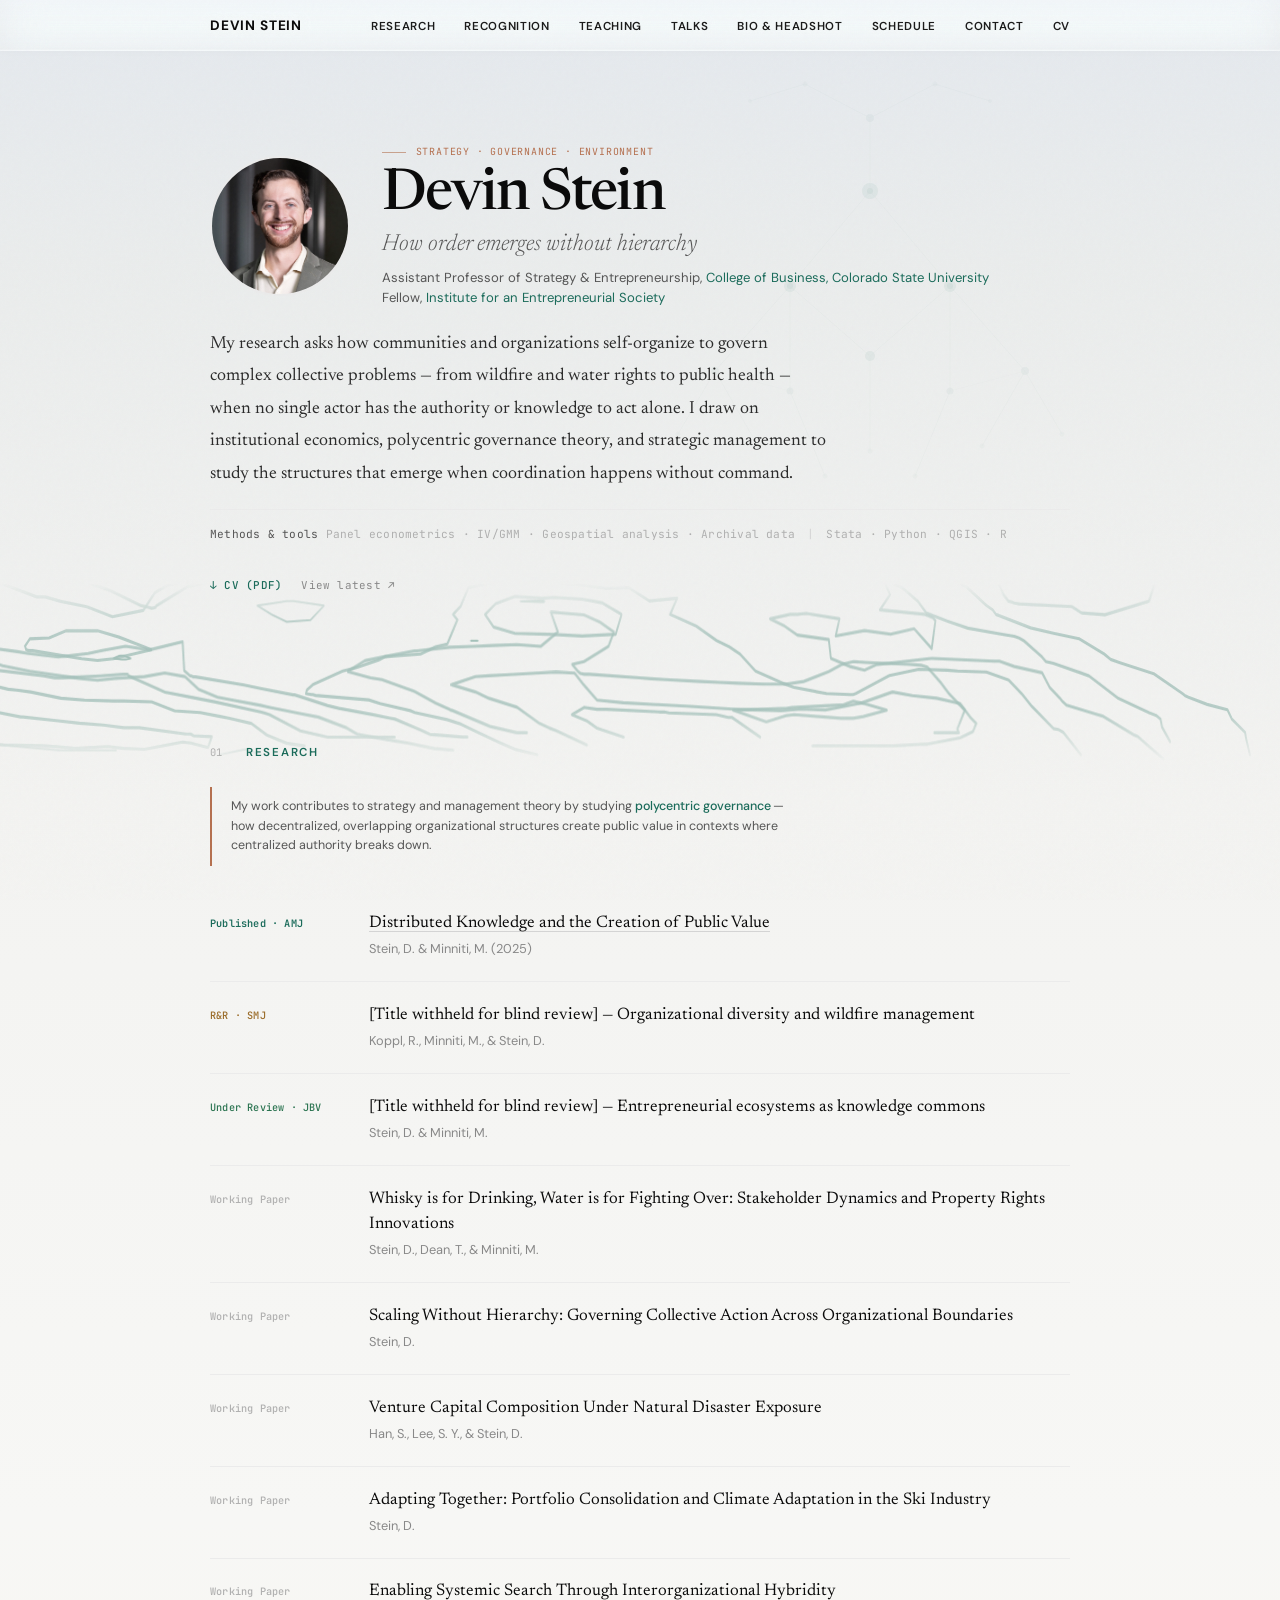
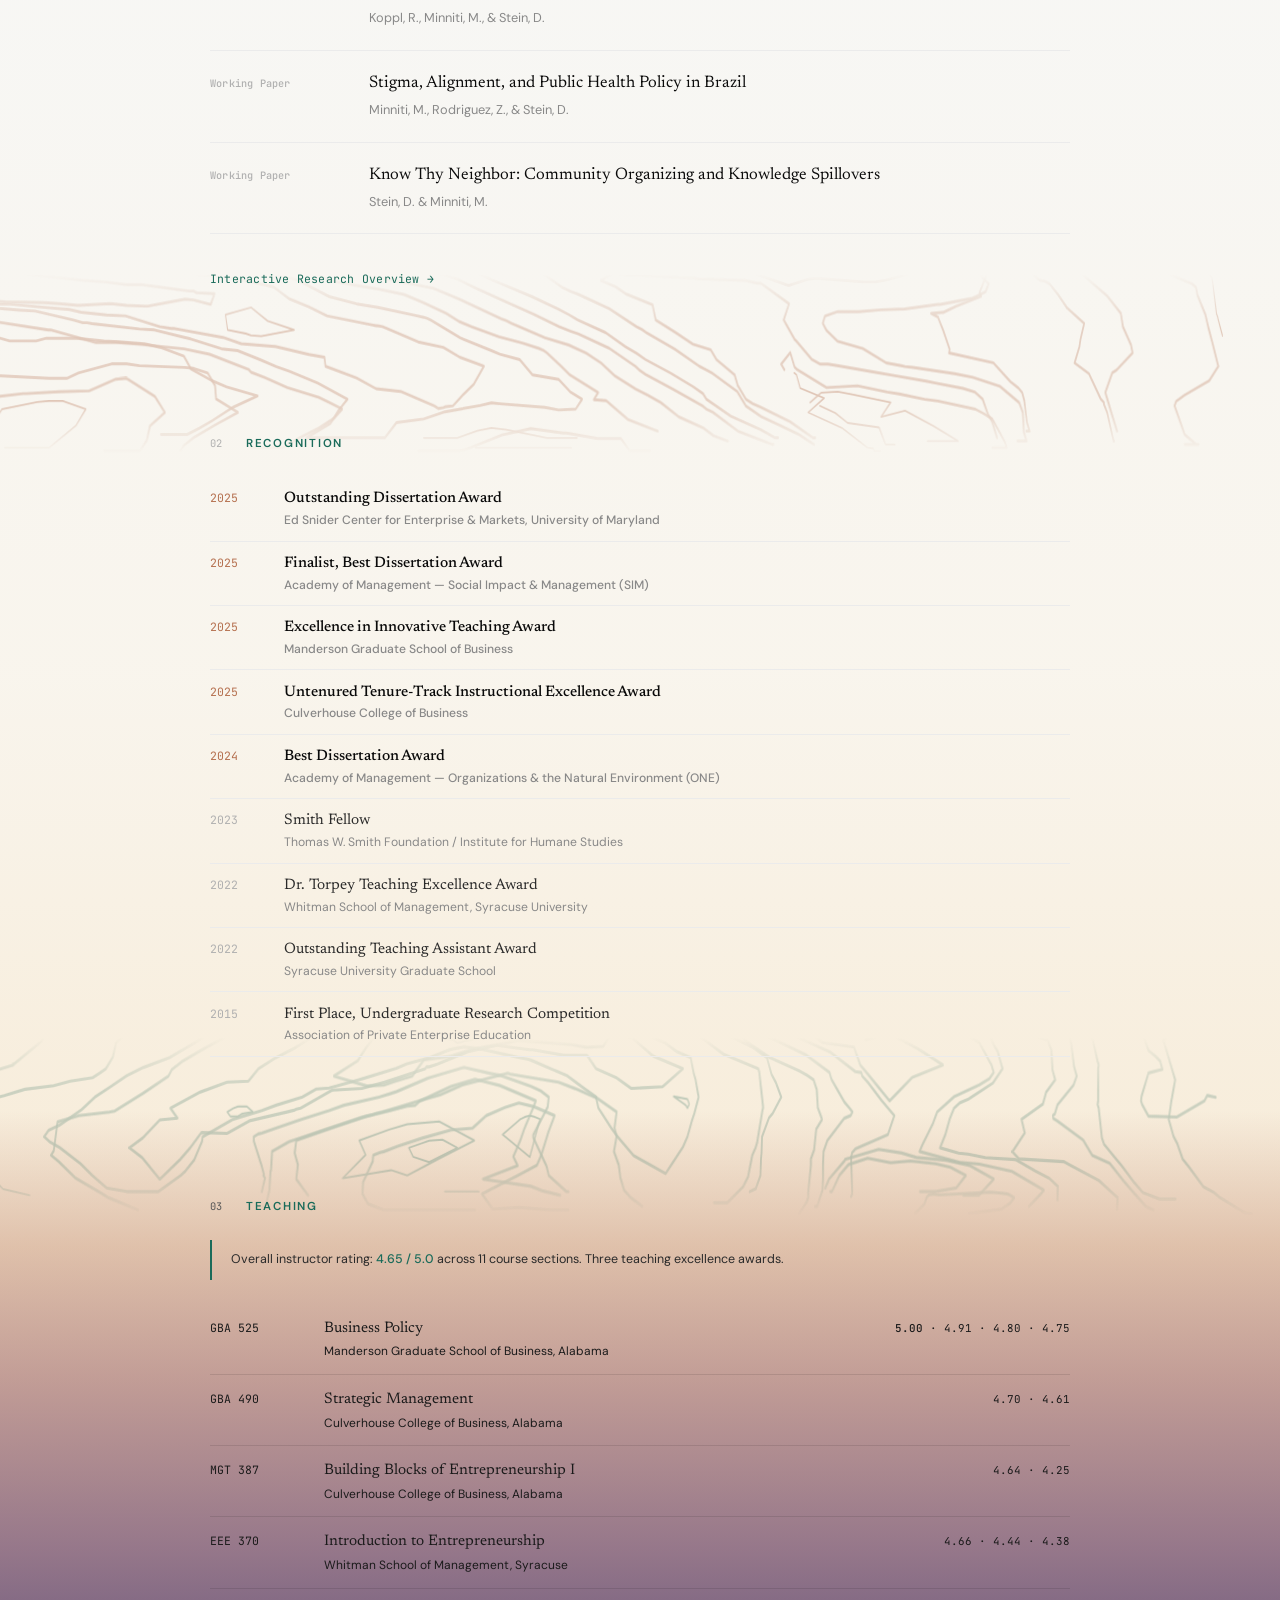
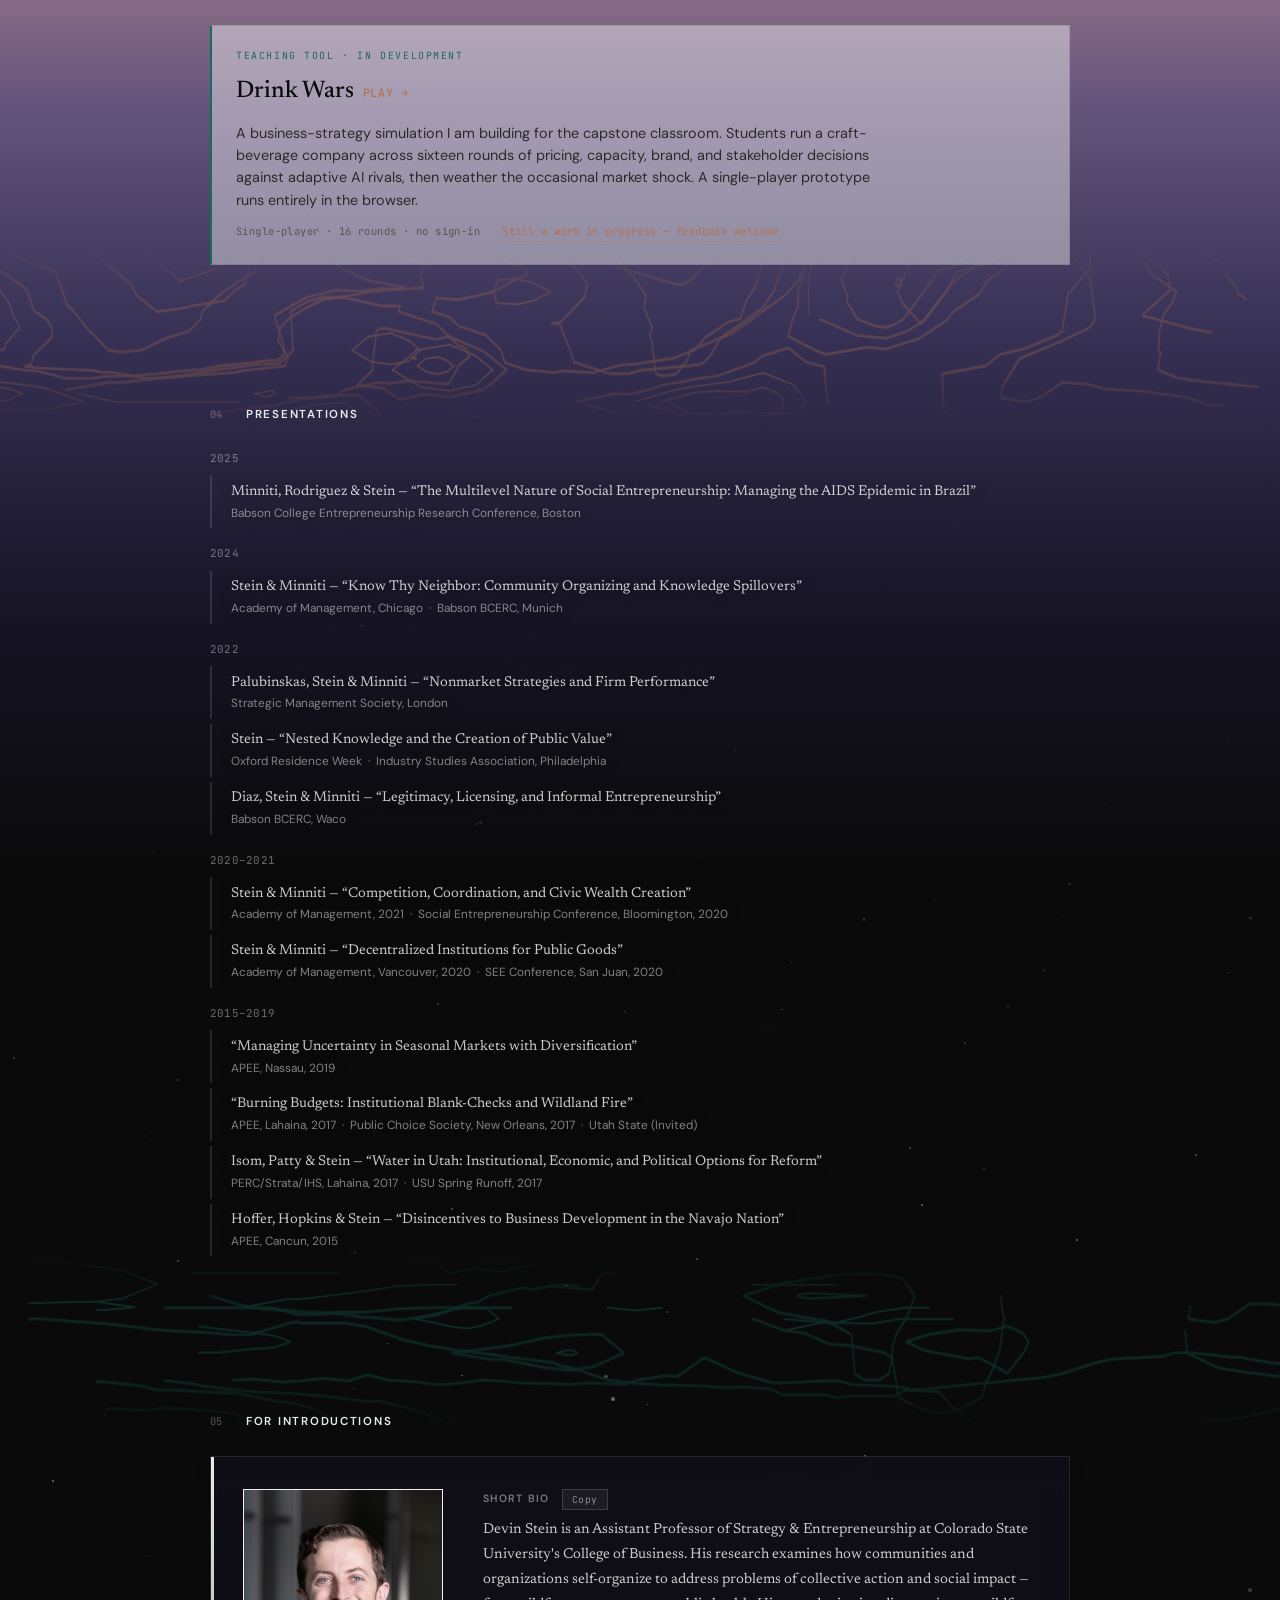
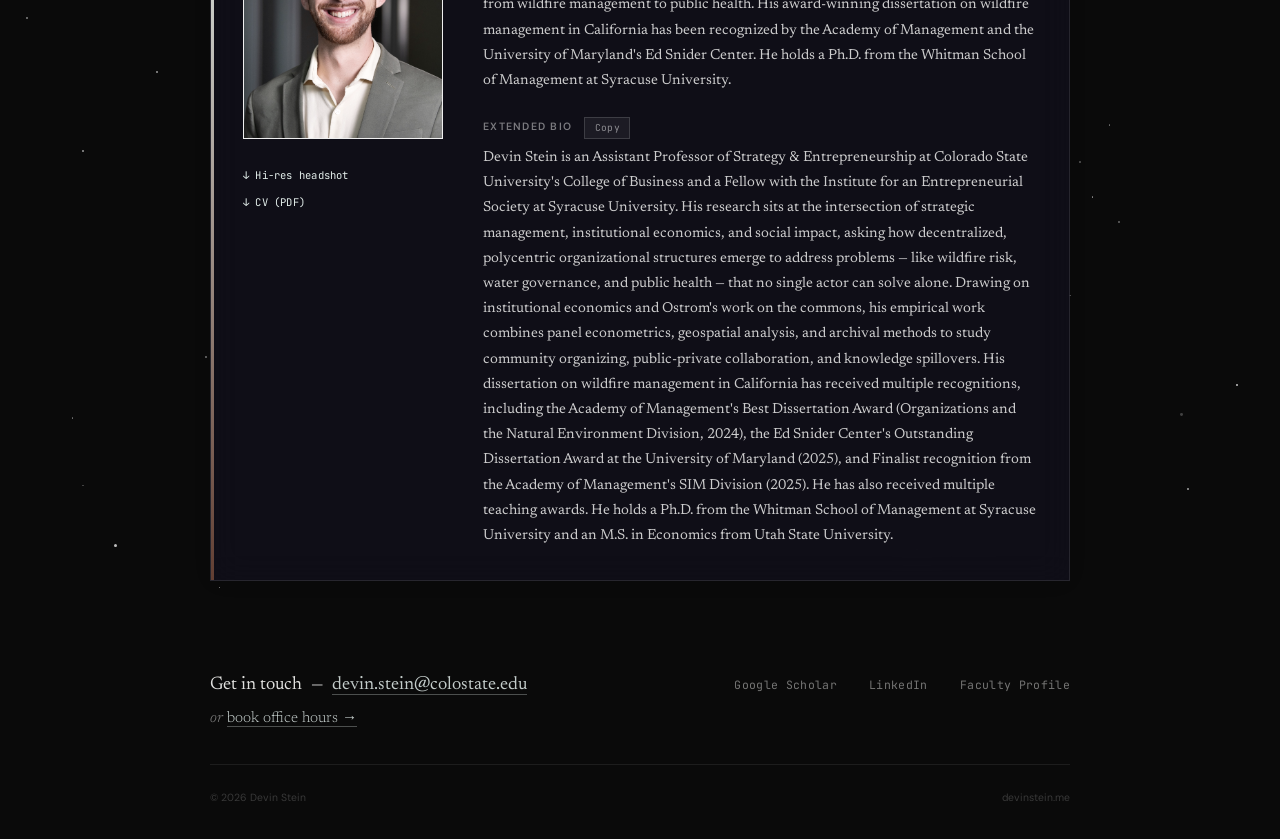
==== commit 82fac549: "Favicon: complete icon set so it resolves everywhere The single SVG favicon wasn't enough — surfaces" ====
--- a/index.html
+++ b/index.html
@@ -5,7 +5,12 @@
 <meta name="viewport" content="width=device-width, initial-scale=1.0">
 <title>Devin Stein</title>
 <meta name="description" content="Devin Stein — strategy, entrepreneurship, and environmental governance scholar. Assistant Professor of Strategy &amp; Entrepreneurship at Colorado State University.">
-<link rel="icon" type="image/svg+xml" href="img/favicon.svg">
+<link rel="icon" href="/favicon.ico" sizes="any">
+<link rel="icon" type="image/svg+xml" href="/img/favicon.svg">
+<link rel="icon" type="image/png" sizes="32x32" href="/img/favicon-32x32.png">
+<link rel="icon" type="image/png" sizes="16x16" href="/img/favicon-16x16.png">
+<link rel="apple-touch-icon" sizes="180x180" href="/img/apple-touch-icon.png">
+<link rel="manifest" href="/site.webmanifest">
 <link rel="preconnect" href="https://fonts.googleapis.com">
 <link rel="preconnect" href="https://fonts.gstatic.com" crossorigin>
 <link href="https://fonts.googleapis.com/css2?family=Newsreader:ital,opsz,wght@0,6..72,300;0,6..72,400;0,6..72,500;0,6..72,600;1,6..72,300;1,6..72,400;1,6..72,500&family=DM+Sans:ital,wght@0,300;0,400;0,500;0,600;1,300;1,400&family=JetBrains+Mono:wght@300;400;500&display=swap" rel="stylesheet">
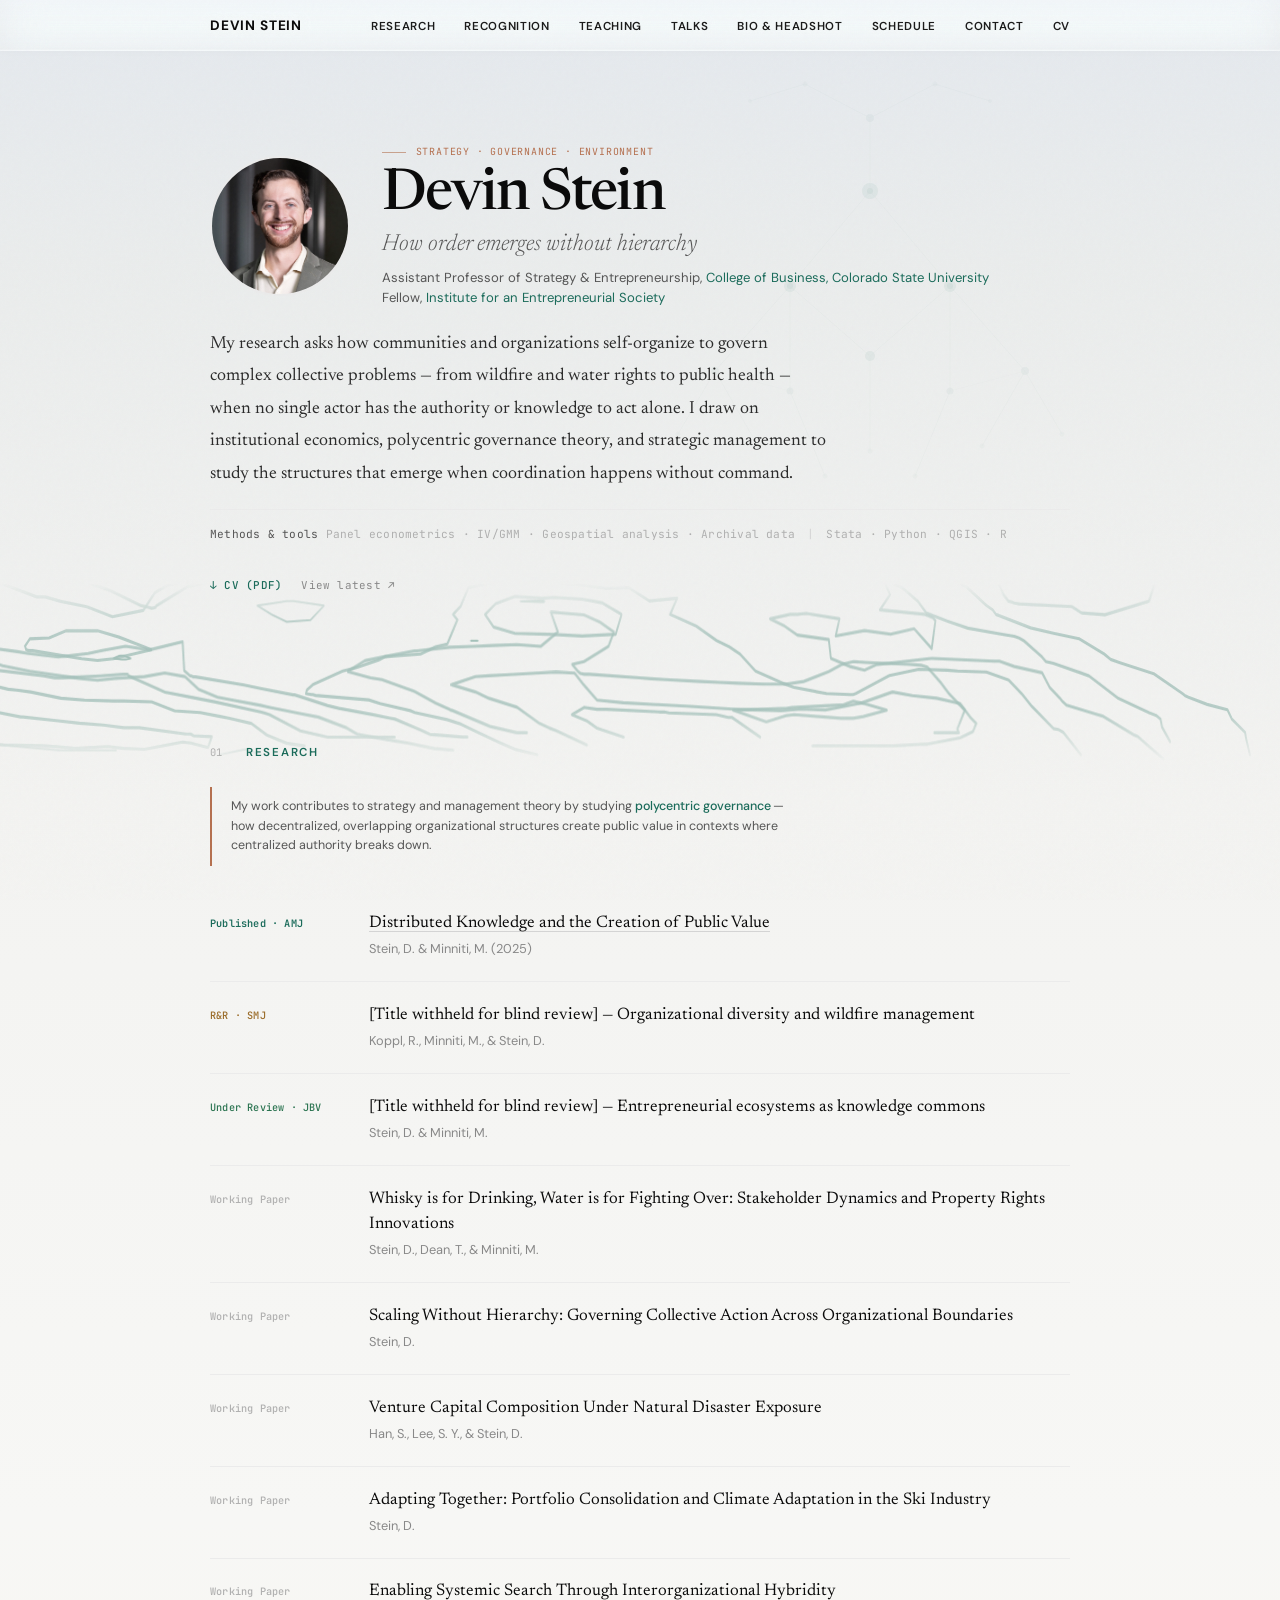
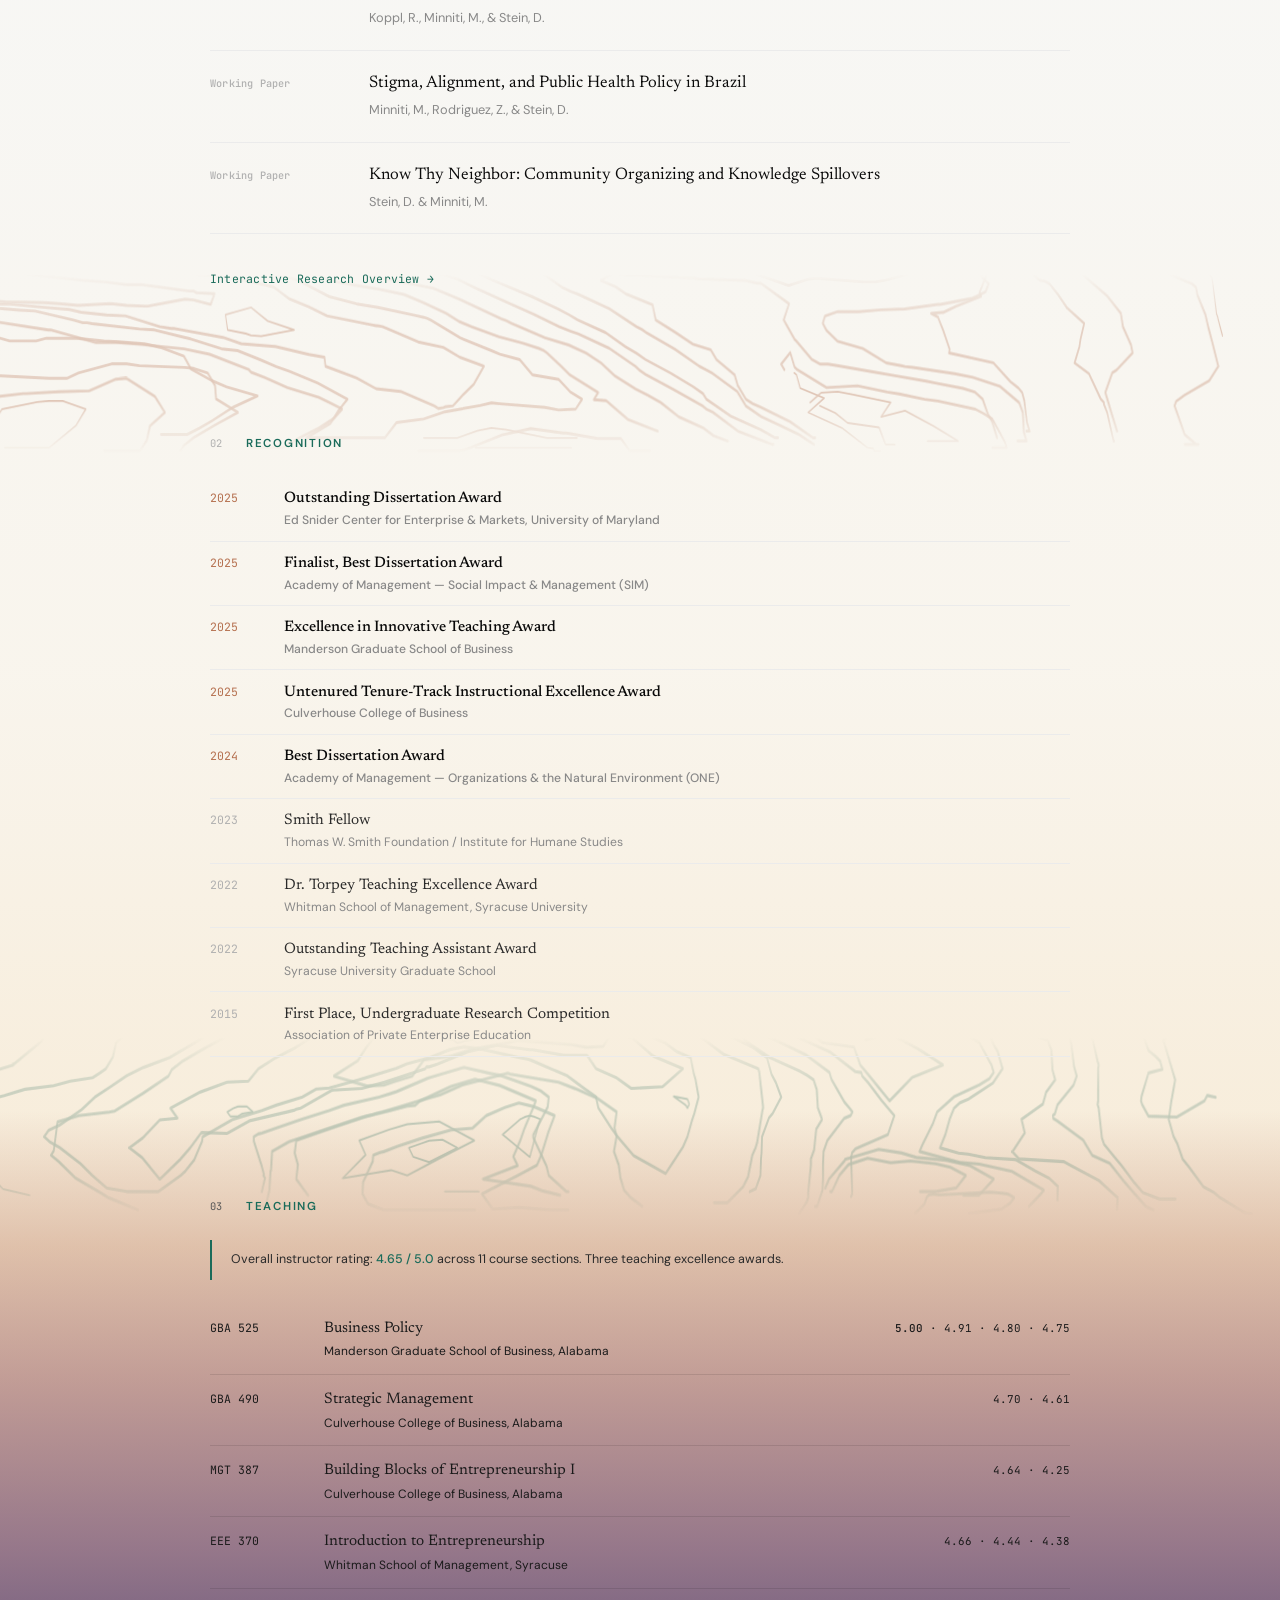
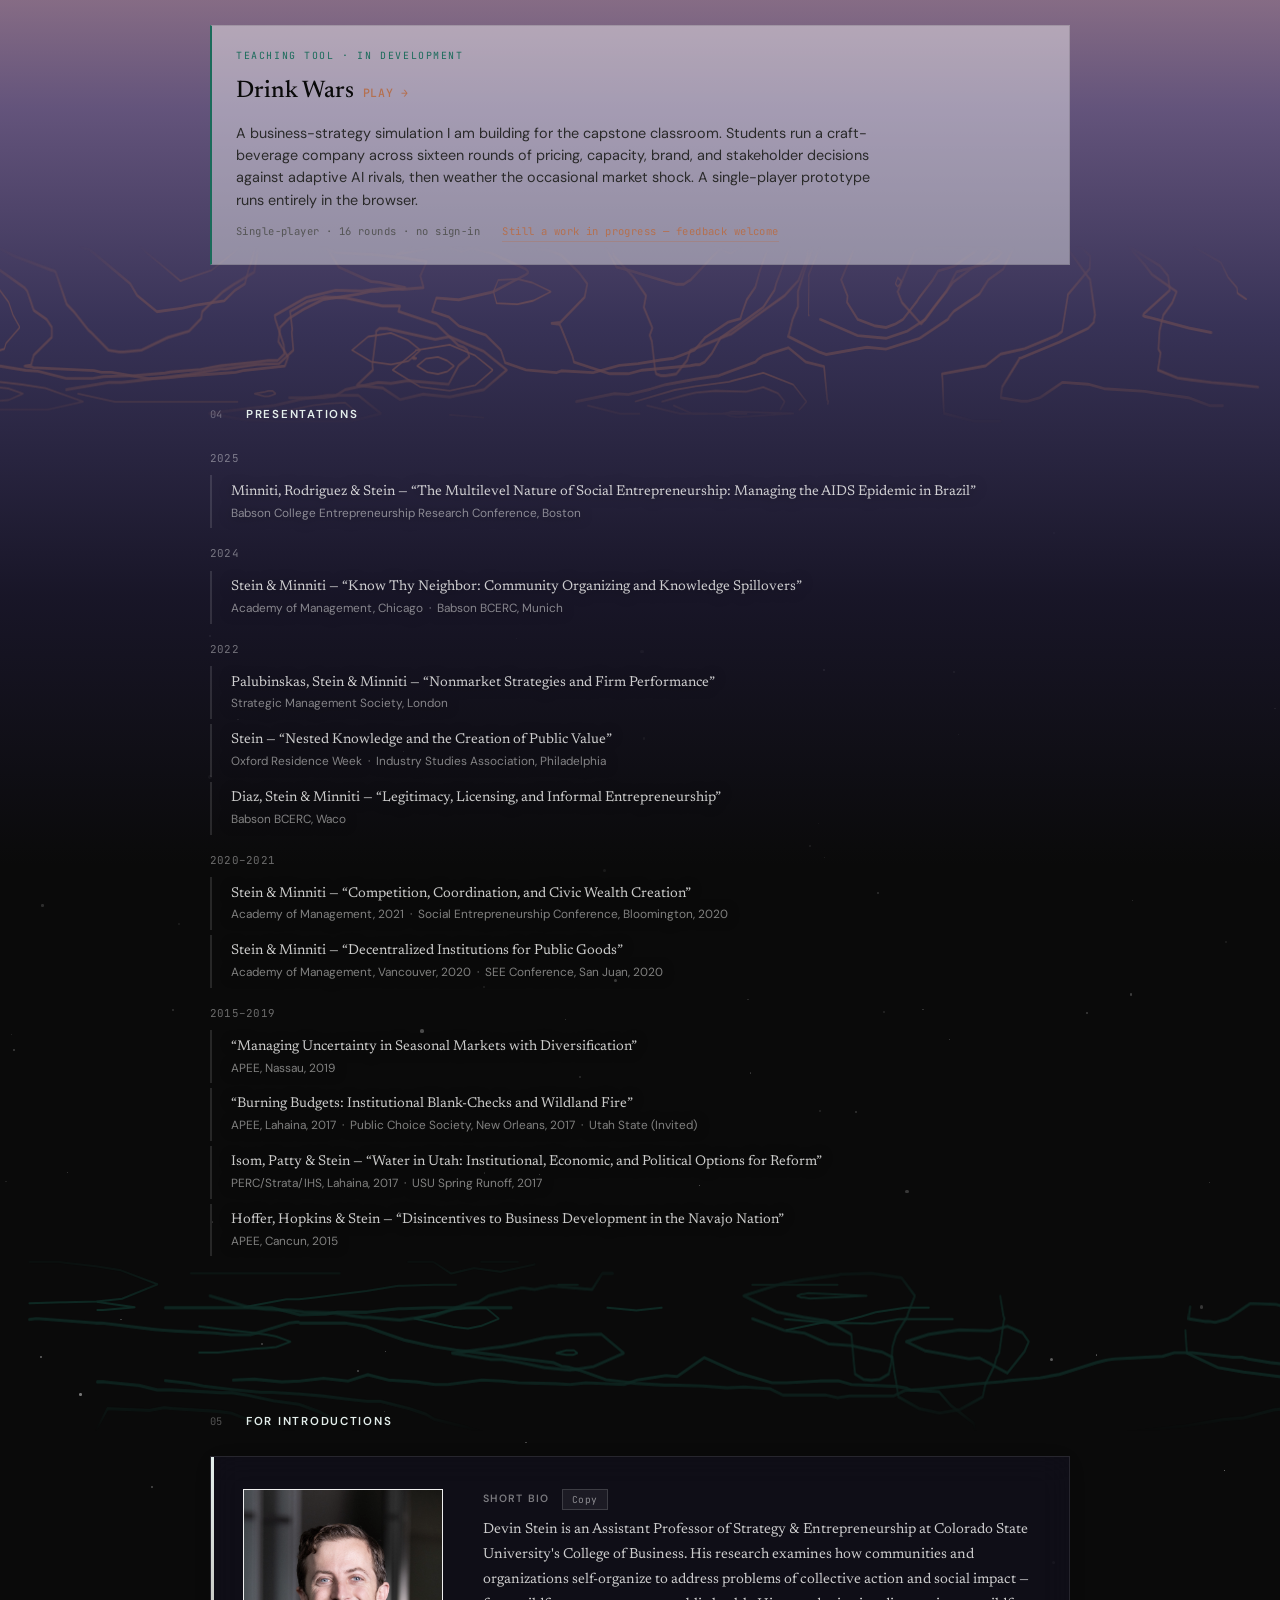
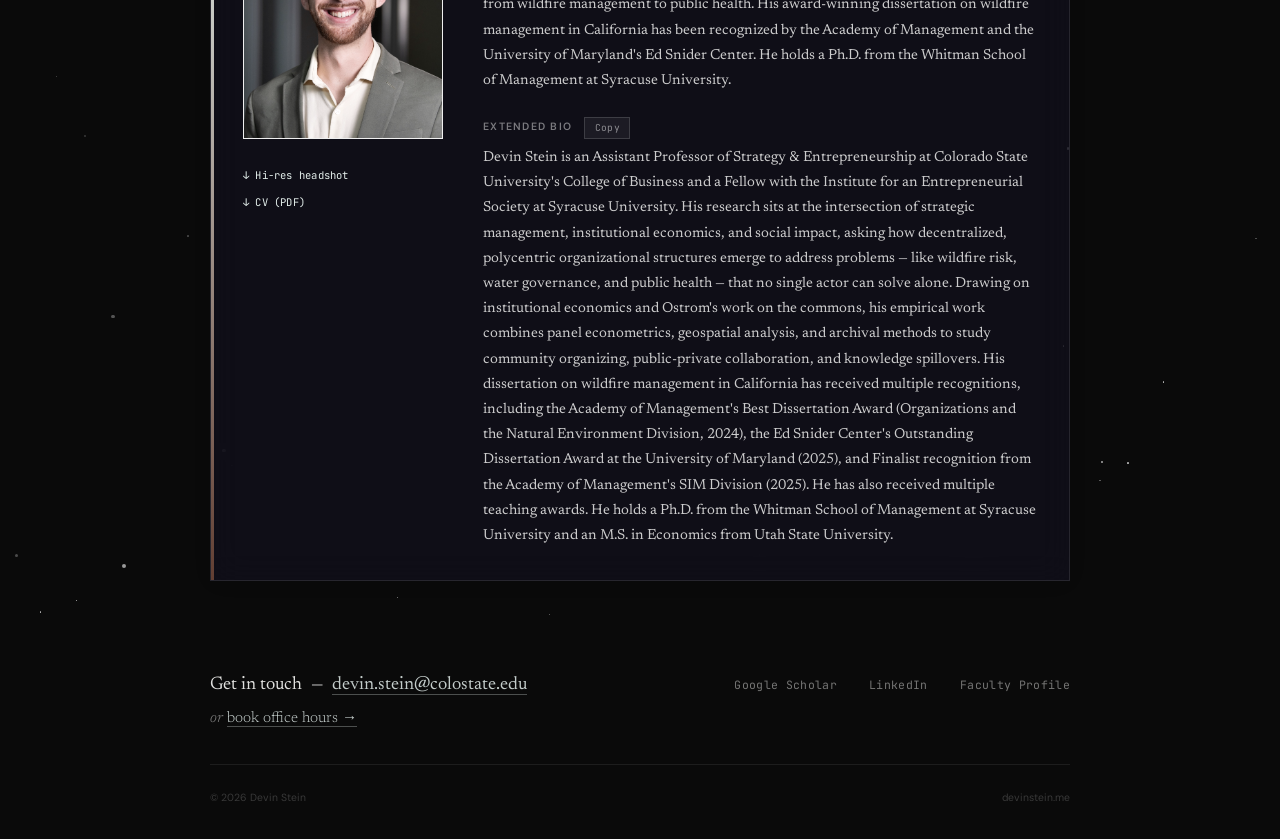
==== commit 138dcfab: "Favicon: version-query icon links to bust browser favicon cache The server already serves the new DS" ====
--- a/index.html
+++ b/index.html
@@ -5,11 +5,11 @@
 <meta name="viewport" content="width=device-width, initial-scale=1.0">
 <title>Devin Stein</title>
 <meta name="description" content="Devin Stein — strategy, entrepreneurship, and environmental governance scholar. Assistant Professor of Strategy &amp; Entrepreneurship at Colorado State University.">
-<link rel="icon" href="/favicon.ico" sizes="any">
-<link rel="icon" type="image/svg+xml" href="/img/favicon.svg">
-<link rel="icon" type="image/png" sizes="32x32" href="/img/favicon-32x32.png">
-<link rel="icon" type="image/png" sizes="16x16" href="/img/favicon-16x16.png">
-<link rel="apple-touch-icon" sizes="180x180" href="/img/apple-touch-icon.png">
+<link rel="icon" href="/favicon.ico?v=2" sizes="any">
+<link rel="icon" type="image/svg+xml" href="/img/favicon.svg?v=2">
+<link rel="icon" type="image/png" sizes="32x32" href="/img/favicon-32x32.png?v=2">
+<link rel="icon" type="image/png" sizes="16x16" href="/img/favicon-16x16.png?v=2">
+<link rel="apple-touch-icon" sizes="180x180" href="/img/apple-touch-icon.png?v=2">
 <link rel="manifest" href="/site.webmanifest">
 <link rel="preconnect" href="https://fonts.googleapis.com">
 <link rel="preconnect" href="https://fonts.gstatic.com" crossorigin>
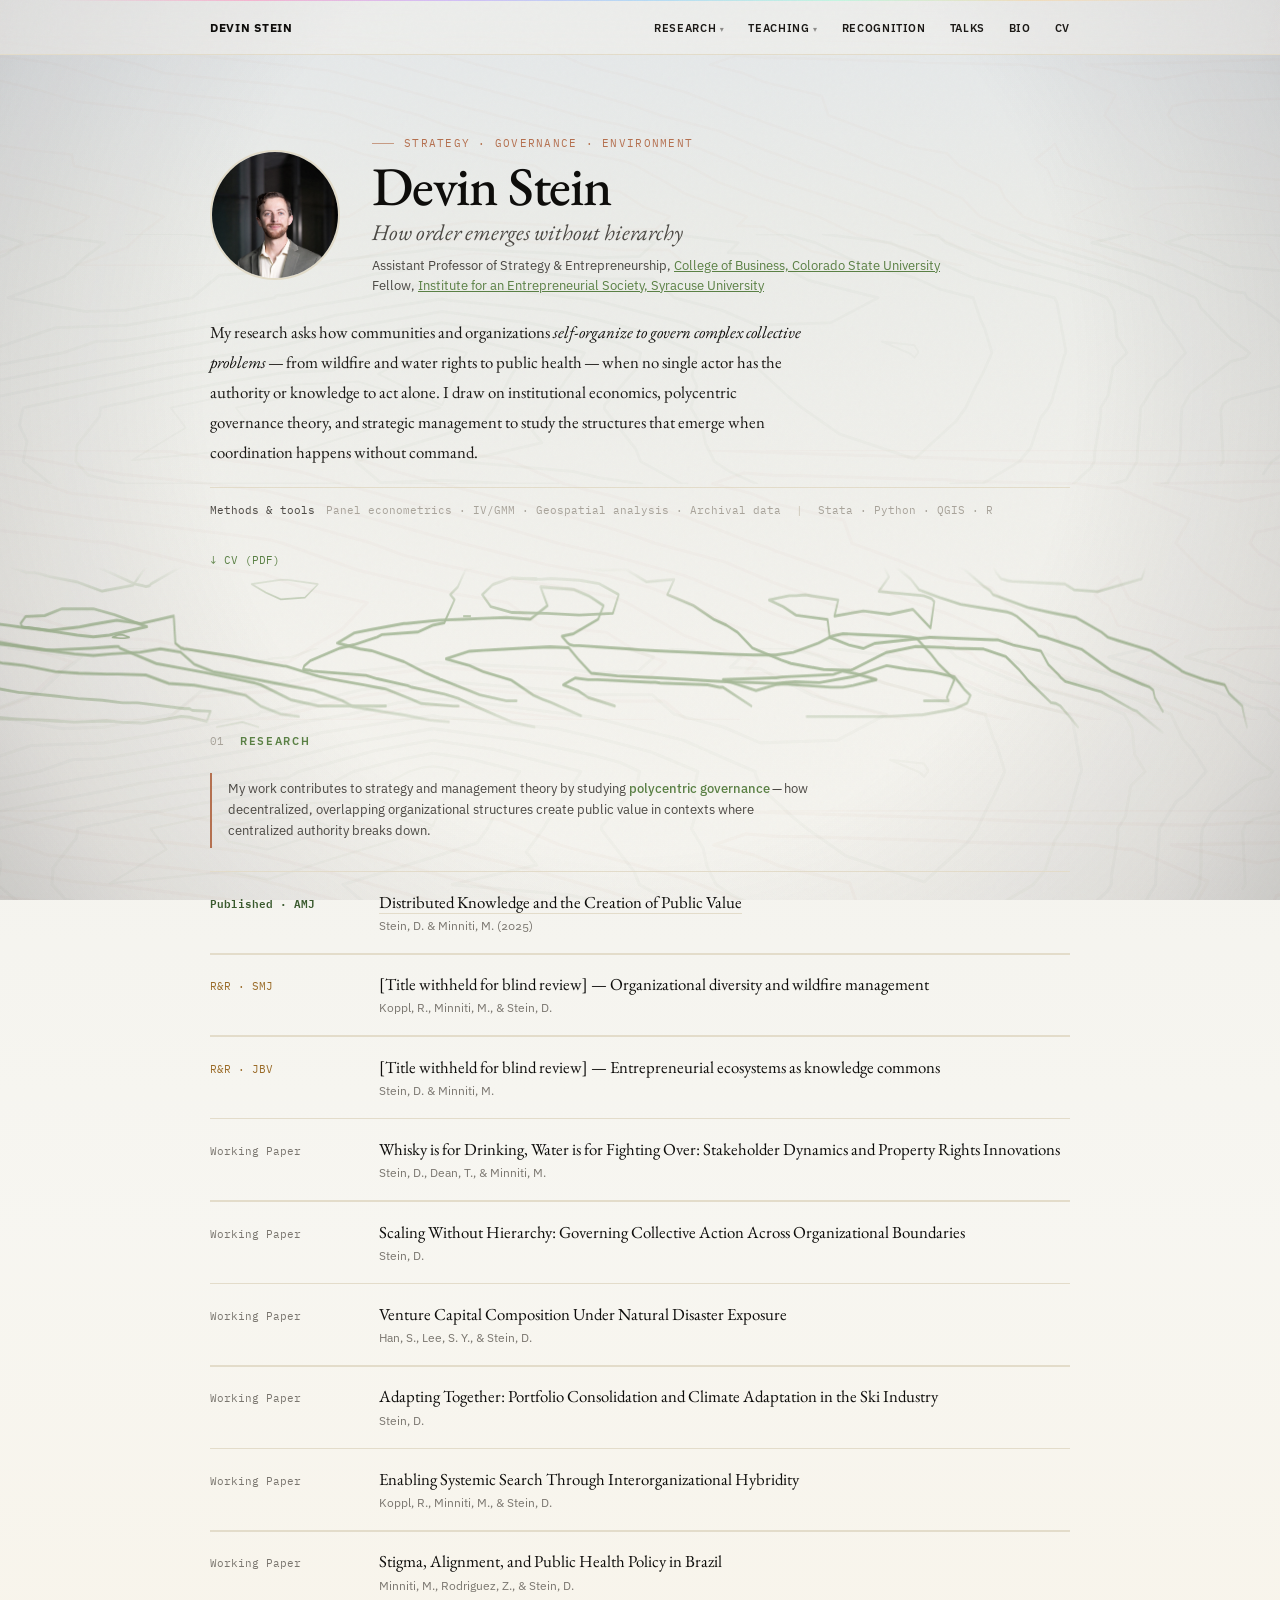
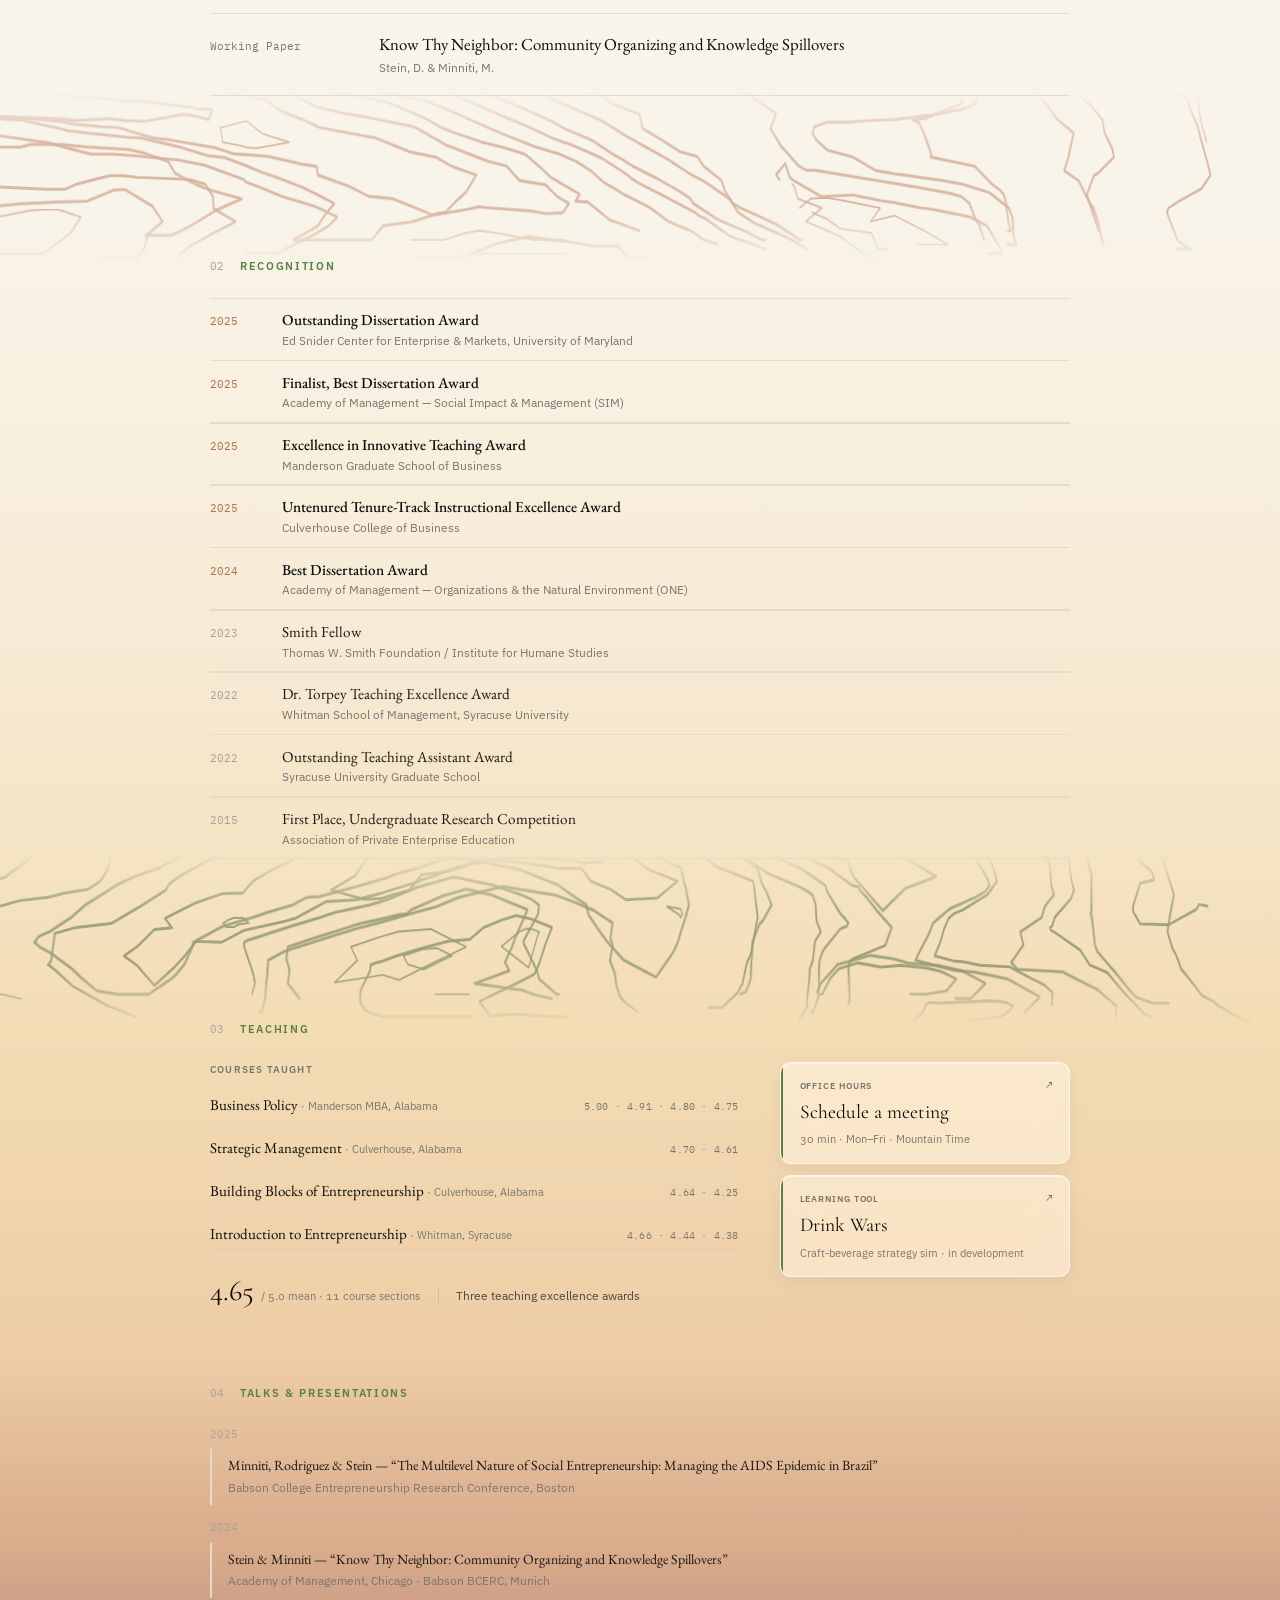
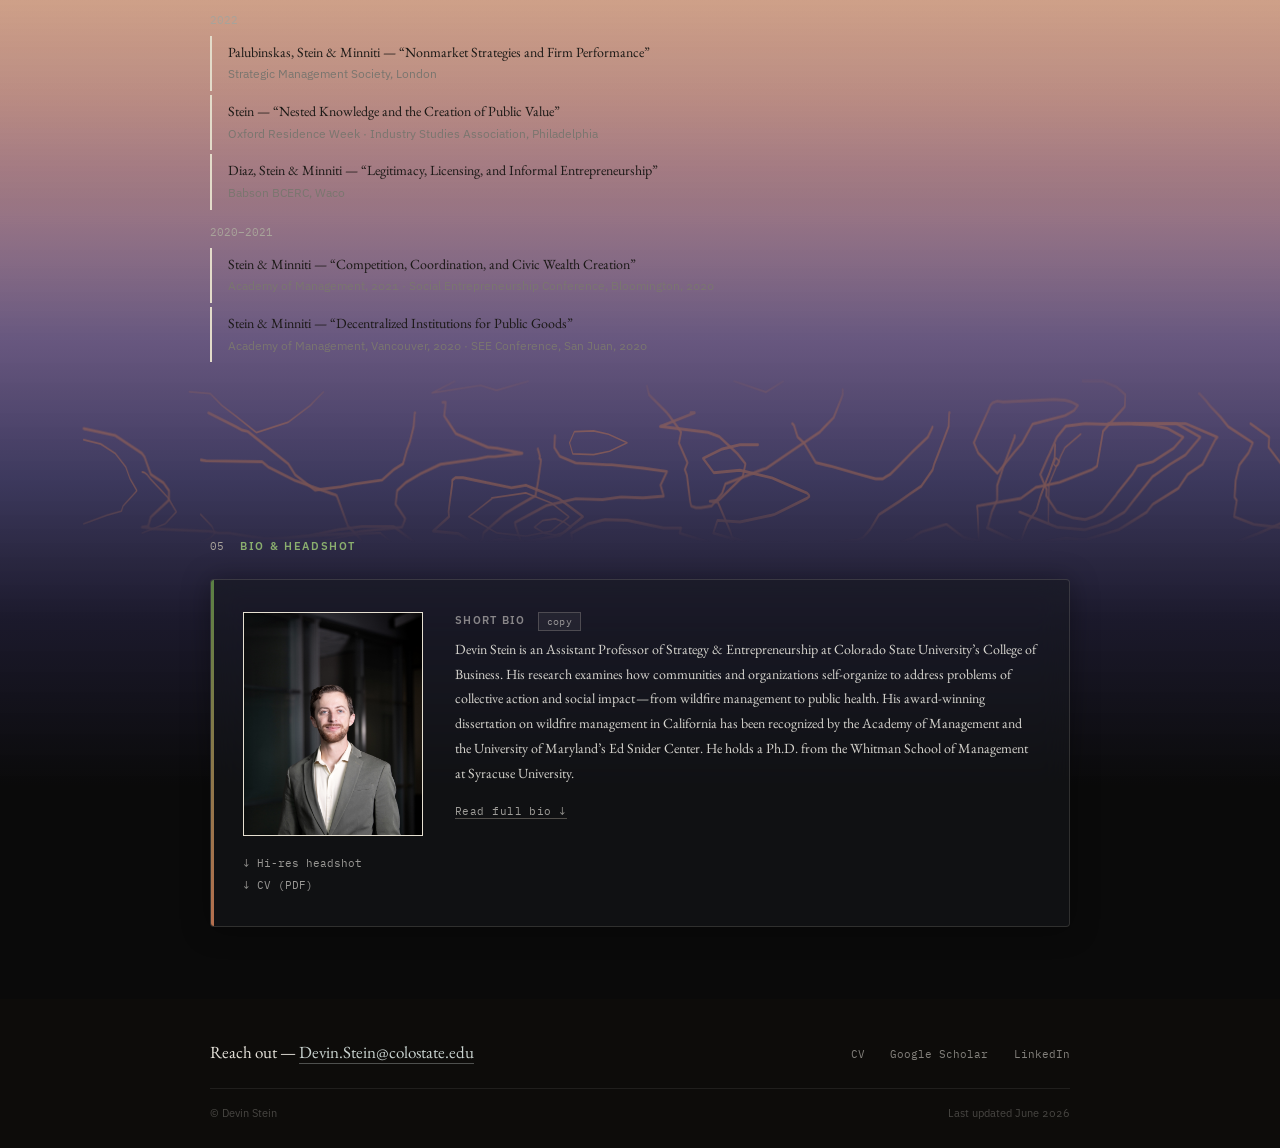
==== commit 1df35cf3: "Site redesign: homepage, research constellation, scheduler Implements the Claude Design "Personal we" ====
--- a/index.html
+++ b/index.html
@@ -1,980 +1,729 @@
 <!DOCTYPE html>
-<html lang="en">
+<html lang="en" data-mode="foolscap">
 <head>
 <meta charset="UTF-8">
 <meta name="viewport" content="width=device-width, initial-scale=1.0">
 <title>Devin Stein</title>
 <meta name="description" content="Devin Stein — strategy, entrepreneurship, and environmental governance scholar. Assistant Professor of Strategy &amp; Entrepreneurship at Colorado State University.">
-<link rel="icon" href="/favicon.ico?v=2" sizes="any">
-<link rel="icon" type="image/svg+xml" href="/img/favicon.svg?v=2">
-<link rel="icon" type="image/png" sizes="32x32" href="/img/favicon-32x32.png?v=2">
-<link rel="icon" type="image/png" sizes="16x16" href="/img/favicon-16x16.png?v=2">
-<link rel="apple-touch-icon" sizes="180x180" href="/img/apple-touch-icon.png?v=2">
+<link rel="icon" href="/favicon.ico?v=3" sizes="any">
+<link rel="icon" type="image/svg+xml" href="/img/favicon.svg?v=3">
+<link rel="icon" type="image/png" sizes="32x32" href="/img/favicon-32x32.png?v=3">
+<link rel="icon" type="image/png" sizes="16x16" href="/img/favicon-16x16.png?v=3">
+<link rel="apple-touch-icon" sizes="180x180" href="/img/apple-touch-icon.png?v=3">
 <link rel="manifest" href="/site.webmanifest">
 <link rel="preconnect" href="https://fonts.googleapis.com">
 <link rel="preconnect" href="https://fonts.gstatic.com" crossorigin>
-<link href="https://fonts.googleapis.com/css2?family=Newsreader:ital,opsz,wght@0,6..72,300;0,6..72,400;0,6..72,500;0,6..72,600;1,6..72,300;1,6..72,400;1,6..72,500&family=DM+Sans:ital,wght@0,300;0,400;0,500;0,600;1,300;1,400&family=JetBrains+Mono:wght@300;400;500&display=swap" rel="stylesheet">
+<link href="https://fonts.googleapis.com/css2?family=EB+Garamond:ital,wght@0,400;0,500;0,600;0,700;1,400;1,500;1,600&family=IBM+Plex+Sans:wght@300;400;500;600&family=IBM+Plex+Mono:wght@300;400;500&family=Cormorant+Garamond:ital,wght@0,300;0,400;0,500;0,600;1,300;1,400&display=swap" rel="stylesheet">
 <style>
+/* Devin Stein — Scholarly Identity · type + color tokens */
+[data-mode="foolscap"], :root {
+  --bg:#f7f4ec; --bg-raise:#fcfaf3; --bg-sink:#efebdf; --white:#ffffff;
+  --ink:#0d0c0a; --fg-1:#1a1815; --fg-2:#4a4742; --fg-3:#7a766f; --fg-4:#a8a39a;
+  --rule:#c9c2b3; --rule-faint:#e3dcca;
+  --topo-brown:#b5704f; --topo-brown-2:#8a5438;
+  --sectional-blue:#5a8044; --sectional-blue-2:#3a5a2e;
+  --topo-tint:#f5ece6; --sectional-tint:#eaf0e4; --sectional-faint:#f3f6ee;
+  --amber:#9a6b28; --turquoise:#1c8f9c; --green:var(--turquoise);
+  --accent-terracotta:#c87456; --accent-terracotta-tint:#f6e7df;
+  --selection-bg:var(--sectional-tint); --selection-fg:var(--sectional-blue-2);
+  --img-filter:grayscale(20%) contrast(1.04);
+}
+[data-mode="sectional"] {
+  --bg:#16181d; --bg-raise:#1d2027; --bg-sink:#101218; --white:#f7f4ec;
+  --ink:#f4ecd8; --fg-1:#e8e0cc; --fg-2:#b8b0a0; --fg-3:#888278; --fg-4:#5a564f;
+  --rule:#3a3832; --rule-faint:#25241f;
+  --topo-brown:#c98a68; --topo-brown-2:#a06848;
+  --sectional-blue:#8aae6e; --sectional-blue-2:#a8c890;
+  --topo-tint:#2a221c; --sectional-tint:#1f261b; --sectional-faint:#171f15;
+  --amber:#c89858; --turquoise:#5fb8c4; --green:var(--turquoise);
+  --accent-terracotta:#db8e72; --accent-terracotta-tint:#2a1f1a;
+  --img-filter:grayscale(15%) contrast(.96) brightness(.95);
+}
+::selection { background:var(--selection-bg); color:var(--selection-fg); }
 :root {
-  --ink:#0a0a0a;--dark:#1a1a1a;--body:#2a2a2a;--mid:#555;--muted:#888;--light:#b0b0b0;
-  --rule:#d4d4d4;--faint:#ebebeb;--bg:#f7f7f5;--white:#fff;
-  --teal:#1a6b5a;--teal-hover:#0f5445;--teal-light:#e4efec;--teal-faint:#f0f7f5;
-  --sienna:#b5704f;--sienna-light:#f5ece6;--sienna-dim:#8a5438;
-  --amber:#9a6b28;--green:#2a7350;
-  --serif:'Newsreader',Georgia,serif;
-  --sans:'DM Sans',-apple-system,Helvetica,sans-serif;
-  --mono:'JetBrains Mono','Consolas',monospace;
+  --serif:"EB Garamond", Georgia, "Times New Roman", serif;
+  --sans:"IBM Plex Sans", "Inter", -apple-system, system-ui, sans-serif;
+  --mono:"IBM Plex Mono", "JetBrains Mono", Consolas, monospace;
+  --display-roman:"Cormorant Garamond", "EB Garamond", "Trajan Pro", serif;
 }
-*,*::before,*::after{margin:0;padding:0;box-sizing:border-box}
-html{scroll-behavior:smooth;font-size:16px;overflow-x:hidden}
-body{font-family:var(--serif);color:var(--body);background:var(--bg);line-height:1.7;-webkit-font-smoothing:antialiased;position:relative}
-::selection{background:var(--teal-light);color:var(--teal-hover)}
-
-/* ── SUNRISE-SUNSET SCROLL GRADIENT ── */
-/* Tinted lighting that shifts from cool dawn → warm daylight → golden hour → dusk.
-   Applied as a full-height layer behind all content. JS sets the height to match document. */
-.sky-gradient{
-  position:absolute;top:0;left:0;width:100%;
-  pointer-events:none;z-index:-1;
+html { font-size:16px; }
+body {
+  font-family:var(--serif); line-height:1.62; color:var(--fg-1); background:var(--bg);
+  font-feature-settings:"kern","liga","onum"; -webkit-font-smoothing:antialiased; text-rendering:optimizeLegibility;
 }
-/* Layer 1: The subtle sunrise-to-golden-hour tint (top 70% of page) */
-.sky-gradient::before{
-  content:'';position:absolute;top:0;left:0;width:100%;height:100%;
-  background:linear-gradient(
-    180deg,
-    #d5dde8 0%,          /* cool dawn */
-    #e0e4e5 5%,
-    #f0f0ee 15%,         /* morning light */
-    #f7f7f5 28%,         /* bright midday */
-    #faf3e6 42%,         /* warming noticeably */
-    #f7e2c0 52%,         /* golden hour — warm amber */
-    #f0ca8a 60%,         /* rich warm gold */
-    #e6b070 67%,         /* vibrant sunset orange */
-    #d99860 73%,         /* deep amber */
-    #c48058 78%,         /* burnished copper-rose */
-    transparent 85%      /* fades out — layer 2 takes over */
-  );
-  opacity:.55;
-}
-/* Layer 2: The twilight-to-black fade (fully opaque, no cream bleedthrough) */
-.sky-gradient::after{
-  content:'';position:absolute;bottom:0;left:0;width:100%;height:50%;
-  background:linear-gradient(
-    180deg,
-    transparent 0%,
-    rgba(180,115,90,.35) 5%,       /* warm copper carryover */
-    rgba(150,95,105,.55) 10%,      /* rose-mauve */
-    rgba(120,85,120,.75) 16%,      /* mauve-purple */
-    rgba(80,65,115,.88) 22%,       /* twilight purple */
-    rgba(46,42,82,.95) 30%,        /* deep indigo */
-    rgba(20,18,37,.98) 40%,        /* near-black */
-    #0a0a0a 50%,                   /* true black from here down */
-    #0a0a0a 100%
-  );
-}
-
-/* Grain — over everything */
-body::before{content:'';position:fixed;top:0;left:0;width:100%;height:100%;pointer-events:none;z-index:999;opacity:0.022;background-image:url("data:image/svg+xml,%3Csvg viewBox='0 0 256 256' xmlns='http://www.w3.org/2000/svg'%3E%3Cfilter id='n'%3E%3CfeTurbulence type='fractalNoise' baseFrequency='0.9' numOctaves='4' stitchTiles='stitch'/%3E%3C/filter%3E%3Crect width='100%25' height='100%25' filter='url(%23n)'/%3E%3C/svg%3E")}
-
-.container{max-width:940px;margin:0 auto;padding:0 2.5rem;position:relative;z-index:1}
-
-/* ── TOPO CONTOUR LAYERS ── */
-/* Not dividers between sections — atmospheric layers behind the content.
-   Tall, faded at edges, overlapping section boundaries. */
-.topo-divider{
-  width:100vw;height:180px;overflow:hidden;
-  margin:-60px 0;margin-left:calc(-50vw + 50%);
-  display:block;opacity:.35;
-  position:relative;z-index:0;
-  /* Gradient mask: fade top and bottom only — full bleed to edges */
-  -webkit-mask-image:linear-gradient(180deg,transparent 0%,rgba(0,0,0,.5) 15%,black 30%,black 70%,rgba(0,0,0,.5) 85%,transparent 100%);
-  mask-image:linear-gradient(180deg,transparent 0%,rgba(0,0,0,.5) 15%,black 30%,black 70%,rgba(0,0,0,.5) 85%,transparent 100%);
-}
-/* Soft glow / glass sheen behind the contours */
-.topo-divider::before{
-  content:'';position:absolute;top:0;left:0;right:0;bottom:0;
-  background:radial-gradient(ellipse 80% 100% at 50% 50%,rgba(26,107,90,.06) 0%,transparent 70%);
-  pointer-events:none;
-}
-/* Gradient color shift across each layer */
-.topo-divider::after{
-  content:'';position:absolute;top:0;left:0;right:0;bottom:0;
-  background:linear-gradient(90deg,rgba(26,107,90,.12) 0%,rgba(181,112,79,.15) 100%);
-  mix-blend-mode:overlay;pointer-events:none;z-index:1;
-}
-.topo-divider polyline{
-  fill:none;stroke:var(--teal);stroke-width:2.2;
-  stroke-linecap:round;stroke-linejoin:round;
-  will-change:transform;transition:transform .2s cubic-bezier(.25,.1,.25,1);
-}
-.topo-divider .index-contour{stroke-width:3.5;opacity:.8}
-/* Color alternation across layers */
-.topo-2 polyline,.topo-4 polyline{stroke:var(--sienna);stroke-width:2}
-.topo-2 .index-contour,.topo-4 .index-contour{stroke-width:3.2}
-.topo-3 polyline{stroke:#5a8a7a}
-
-/* ── NAV ── */
-nav{position:fixed;top:0;left:0;right:0;z-index:100;
-  background:linear-gradient(
-    180deg,
-    rgba(255,255,255,.3) 0%,
-    rgba(247,247,245,.35) 40%,
-    rgba(240,240,238,.3) 100%
-  );
-  backdrop-filter:blur(20px) saturate(1.8) brightness(1.08);
-  -webkit-backdrop-filter:blur(20px) saturate(1.8) brightness(1.08);
-  border-bottom:1px solid rgba(255,255,255,.25);
-  box-shadow:inset 0 -1px 0 rgba(255,255,255,.15), 0 1px 8px rgba(0,0,0,.02);
-  transition:all .3s ease}
-nav.scrolled{
-  background:linear-gradient(
-    180deg,
-    rgba(255,255,255,.4) 0%,
-    rgba(247,247,245,.45) 40%,
-    rgba(240,240,238,.4) 100%
-  );
-  border-bottom-color:rgba(255,255,255,.3);
-  box-shadow:inset 0 -1px 0 rgba(255,255,255,.2), 0 2px 24px rgba(0,0,0,.05)}
-.nav-inner{max-width:940px;margin:0 auto;padding:.85rem 2.5rem;display:flex;justify-content:space-between;align-items:baseline}
-.nav-name{font-family:var(--sans);font-size:.85rem;font-weight:700;color:var(--ink);text-decoration:none;letter-spacing:.06em;text-transform:uppercase;text-shadow:0 0 12px rgba(247,247,245,.8)}
-.nav-links{display:flex;gap:1.8rem}
-.nav-links a{font-family:var(--sans);font-size:.72rem;font-weight:600;color:var(--dark);text-decoration:none;letter-spacing:.06em;text-transform:uppercase;transition:color .2s;position:relative;text-shadow:0 0 10px rgba(247,247,245,.7)}
-.nav-links a::after{content:'';position:absolute;bottom:-2px;left:0;width:0;height:1px;background:var(--teal);transition:width .2s}
-.nav-links a:hover{color:var(--ink)}
-.nav-links a:hover::after{width:100%}
-.nav-dropdown{position:relative;display:inline-flex;align-items:baseline}
-.nav-dropdown-menu{position:absolute;top:100%;right:0;display:none;flex-direction:column;gap:0;background:rgba(255,255,255,.85);backdrop-filter:blur(20px);-webkit-backdrop-filter:blur(20px);border:1px solid rgba(212,212,212,.4);border-radius:4px;padding:.5rem 0;margin-top:.4rem;min-width:150px;box-shadow:0 4px 16px rgba(0,0,0,.08)}
-.nav-dropdown-menu::before{content:'';position:absolute;top:-.6rem;left:0;right:0;height:.6rem}
-.nav-dropdown:hover .nav-dropdown-menu{display:flex}
-.nav-dropdown-menu a{font-family:var(--sans);font-size:.68rem;font-weight:500;color:var(--dark);text-decoration:none;letter-spacing:.06em;text-transform:uppercase;padding:.45rem 1rem;transition:background .15s,color .15s}
-.nav-dropdown-menu a:hover{background:var(--teal-faint);color:var(--teal)}
-.nav-dropdown-menu a::after{display:none}
-.hamburger{display:none;flex-direction:column;gap:4px;background:none;border:none;cursor:pointer;padding:4px}
-.hamburger span{display:block;width:18px;height:1.5px;background:var(--ink);transition:.3s}
-
-/* ── HERO ── */
-.hero{padding:9rem 0 3rem;position:relative;overflow:hidden;z-index:1}
-
-/* Network viz */
-.hero-network{position:absolute;top:46%;right:-50px;transform:translateY(-50%);width:500px;height:500px;pointer-events:none;opacity:0;animation:vizFade 2s ease .3s forwards}
-.hero-network circle{fill:var(--teal)}.hero-network line{stroke:var(--teal);stroke-width:.8}
-.hero-network .hub{opacity:.55}.hero-network .mid{opacity:.35}.hero-network .leaf{opacity:.2}
-.hero-network .link{opacity:.25}
-.hero-network .node-pulse{animation:pulse 5s ease-in-out infinite}
-@keyframes pulse{0%,100%{opacity:.2;r:3}50%{opacity:.6;r:5.5}}
-@keyframes vizFade{from{opacity:0;transform:translateY(-50%) scale(.95)}to{opacity:.1;transform:translateY(-50%) scale(1)}}
-
-/* Hero identity — photo inline with name */
-.hero-identity{
-  display:flex;align-items:center;gap:2rem;
-  margin-bottom:1.2rem;position:relative;z-index:1;
-  opacity:0;animation:slideUp .5s ease .05s forwards;
-}
-.hero-photo{flex-shrink:0}
-.hero-photo{flex-shrink:0;overflow:hidden;width:140px;height:140px;border-radius:50%;border:2px solid var(--faint)}
-.hero-photo img{
-  width:140px;height:140px;border-radius:50%;
-  object-fit:cover;object-position:center 20%;
-  filter:grayscale(20%) contrast(1.04);
-  transform:scale(1.15);
-}
-.hero-id-text{}
-.hero-eyebrow{
-  font-family:var(--mono);font-size:.62rem;font-weight:400;
-  color:var(--sienna);letter-spacing:.08em;text-transform:uppercase;
-  margin-bottom:.35rem;display:flex;align-items:center;gap:.6rem;
-}
-.hero-eyebrow::before{content:'';display:block;width:24px;height:1px;background:var(--sienna);opacity:.6}
-.hero h1{font-family:var(--serif);font-size:3.6rem;font-weight:500;line-height:1.04;color:var(--ink);letter-spacing:-.03em;margin-bottom:.2rem}
-.hero-subtitle{font-family:var(--serif);font-size:1.45rem;font-weight:300;font-style:italic;color:var(--mid);line-height:1.3;margin-bottom:.5rem}
-.hero-affil{font-family:var(--sans);font-size:.82rem;font-weight:400;color:var(--mid);line-height:1.55}
-.hero-affil a{color:var(--teal);text-decoration:none;border-bottom:1px solid transparent;transition:border-color .2s}
-.hero-affil a:hover{border-bottom-color:var(--teal)}
-
-.hero-body{position:relative;z-index:1;opacity:0;animation:slideUp .5s ease .2s forwards}
-.hero-intro{font-size:1.1rem;line-height:1.85;color:var(--body);max-width:620px}
-
-.hero-bottom{
-  display:flex;align-items:baseline;justify-content:space-between;gap:2rem;flex-wrap:wrap;
-  margin-top:1.2rem;padding-top:.9rem;border-top:1px solid var(--faint);
-  opacity:0;animation:slideUp .5s ease .32s forwards;
-}
-.hero-methods{font-family:var(--mono);font-size:.7rem;font-weight:400;color:var(--light);letter-spacing:.02em;display:flex;flex-wrap:wrap;gap:.15rem}
-.hero-methods .meth-label{color:var(--mid);margin-right:.3rem}
-.hero-methods .meth-sep{color:var(--rule);margin:0 .6rem}
-.hero-cv-links{display:flex;gap:1.2rem;align-items:baseline}
-.hero-cv-links a{
-  font-family:var(--mono);font-size:.68rem;font-weight:500;
-  color:var(--teal);text-decoration:none;letter-spacing:.02em;
-  border-bottom:1px solid transparent;transition:all .2s;
-}
-.hero-cv-links a:hover{border-bottom-color:var(--teal)}
-.hero-cv-links .cv-secondary{color:var(--muted);font-weight:400}
-.hero-cv-links .cv-secondary:hover{color:var(--teal)}
-
-/* ── SECTIONS ── */
-section{padding:2.5rem 0;position:relative;z-index:1}
-.section-rule{border:none;border-top:1px solid var(--rule);margin:0}
-.section-head{display:flex;align-items:baseline;gap:1rem;margin-bottom:1.5rem}
-.section-num{font-family:var(--mono);font-size:.65rem;font-weight:400;color:var(--light);letter-spacing:.02em;min-width:20px}
-.section-title{font-family:var(--sans);font-size:.72rem;font-weight:600;text-transform:uppercase;letter-spacing:.15em;color:var(--teal)}
-
-.callout-margin{font-family:var(--sans);font-size:.78rem;color:var(--mid);line-height:1.6;border-left:2px solid var(--sienna);padding:.6rem 0 .6rem 1.2rem;margin-bottom:1.5rem;max-width:600px}
-.callout-margin em{color:var(--teal);font-style:normal;font-weight:500}
-
-/* ── RESEARCH ── */
-.research-item{padding:1.3rem 0;border-bottom:1px solid var(--faint);display:grid;grid-template-columns:135px 1fr;gap:1.5rem;align-items:baseline;transition:background .15s}
-.research-item:first-child{border-top:1px solid var(--faint)}
-.research-item:hover{background:rgba(228,239,236,.35);backdrop-filter:blur(8px);-webkit-backdrop-filter:blur(8px);margin:0 -1rem;padding-left:1rem;padding-right:1rem;border-radius:3px}
-.research-status{font-family:var(--mono);font-size:.64rem;font-weight:500;letter-spacing:.02em;line-height:1.7;padding-top:.18rem;white-space:nowrap}
-.status-published{color:var(--teal);font-weight:600}.status-rr{color:var(--amber)}.status-review{color:var(--green)}.status-wp{color:var(--light)}.status-progress{color:var(--muted);font-style:italic}
-.research-title{font-family:var(--serif);font-size:1.05rem;font-weight:400;color:var(--ink);line-height:1.5}
-.research-authors{font-family:var(--sans);font-size:.8rem;color:var(--muted);margin-top:.15rem}
-
-/* ── AWARDS ── */
-.award-row{display:grid;grid-template-columns:50px 1fr;gap:1.5rem;padding:.7rem 0;border-bottom:1px solid var(--faint);align-items:baseline;transition:padding-left .15s}
-.award-row:first-child{border-top:1px solid var(--faint)}
-.award-row:hover{padding-left:.5rem}
-.award-year{font-family:var(--mono);font-size:.72rem;color:var(--light)}
-.award-text{font-size:.95rem;color:var(--body);line-height:1.5}
-.award-text .award-org{font-family:var(--sans);font-size:.76rem;color:var(--muted);display:block}
-.award-highlight .award-text{color:var(--ink);font-weight:500}
-.award-highlight .award-year{color:var(--sienna)}
-
-/* ── TEACHING ── */
-.teaching-row{display:grid;grid-template-columns:90px 1fr auto;gap:1.5rem;padding:.75rem 0;border-bottom:1px solid var(--faint);align-items:baseline}
-.teaching-row:first-child{border-top:1px solid var(--faint)}
-.teaching-code{font-family:var(--mono);font-size:.72rem;color:var(--white)}
-.teaching-name{font-size:.95rem;color:var(--white)}
-.teaching-school{font-family:var(--sans);font-size:.75rem;color:rgba(255,255,255,.85)}
-.teaching-ratings{font-family:var(--mono);font-size:.68rem;color:var(--teal);text-align:right;white-space:nowrap}
-.rating-high{color:var(--teal);font-weight:500}
-
-/* ── PRESENTATIONS ── */
-.pres-year-group{margin-bottom:1rem}
-.pres-year-label{font-family:var(--mono);font-size:.68rem;color:var(--light);margin-bottom:.5rem;letter-spacing:.02em}
-.pres-entry{padding:.4rem 0 .4rem 1.2rem;border-left:2px solid var(--faint);font-size:.88rem;color:var(--body);line-height:1.55;margin-bottom:.3rem;transition:border-color .15s}
-.pres-entry:hover{border-left-color:var(--teal)}
-.pres-entry .pres-venue{font-family:var(--sans);font-size:.74rem;color:var(--muted)}
-
-/* ── INTRODUCTIONS ── */
-.intro-section{
-  background:rgba(255,255,255,.6);
-  backdrop-filter:blur(16px) saturate(1.3);
-  -webkit-backdrop-filter:blur(16px) saturate(1.3);
-  border:1px solid rgba(212,212,212,.4);
-  padding:2rem;margin-top:.3rem;position:relative;
-  box-shadow:0 2px 24px rgba(0,0,0,.03);
-}
-.intro-section::before{content:'';position:absolute;top:0;left:0;width:3px;height:100%;background:linear-gradient(180deg,var(--teal),var(--sienna))}
-.intro-grid{display:grid;grid-template-columns:200px 1fr;gap:2.5rem}
-.intro-photo img{width:200px;height:250px;object-fit:cover;object-position:center 15%;filter:grayscale(25%) contrast(1.04);border:1px solid var(--faint)}
-.intro-download{margin-top:.8rem}
-.intro-download a{font-family:var(--mono);font-size:.66rem;color:var(--teal);text-decoration:none;letter-spacing:.02em;display:inline-flex;align-items:center;gap:.3rem;border-bottom:1px solid transparent;transition:all .2s}
-.intro-download a:hover{border-bottom-color:var(--teal)}
-.bio-label{font-family:var(--sans);font-size:.66rem;font-weight:600;text-transform:uppercase;letter-spacing:.12em;color:var(--muted);margin-bottom:.4rem}
-.bio-text{font-size:.9rem;line-height:1.75;color:var(--body);margin-bottom:1.5rem}
-.bio-text:last-child{margin-bottom:0}
-.copy-btn{font-family:var(--mono);font-size:.6rem;color:var(--muted);background:var(--bg);border:1px solid var(--rule);padding:.2rem .6rem;cursor:pointer;transition:all .2s;margin-left:.5rem;vertical-align:middle;letter-spacing:.02em}
-.copy-btn:hover{color:var(--teal);border-color:var(--teal);background:var(--teal-faint)}
-.copy-btn.copied{color:var(--white);background:var(--teal);border-color:var(--teal)}
-
-/* ── CONTACT ── */
-.contact-section{
-  background:#0a0a0a;
-  color:var(--bg);padding:3rem 0 2rem;position:relative;z-index:2}
-.contact-section .container{display:flex;flex-direction:column;gap:2rem;position:relative;z-index:1}
-.contact-upper{display:flex;justify-content:space-between;align-items:baseline;flex-wrap:wrap;gap:1.5rem}
-.contact-left{font-family:var(--serif);font-size:1.15rem;font-weight:400;color:rgba(247,247,245,.9)}
-.contact-left a{color:rgba(228,239,236,.85);text-decoration:none;border-bottom:1px solid rgba(228,239,236,.3);transition:border-color .2s}
-.contact-left a:hover{border-bottom-color:rgba(228,239,236,.7)}
-.contact-secondary{font-size:.95rem;font-weight:300;font-style:italic;color:rgba(247,247,245,.55);margin-top:.35rem}
-.contact-secondary a{color:rgba(228,239,236,.85);font-style:normal}
-.contact-links{display:flex;gap:2rem}
-.contact-links a{font-family:var(--mono);font-size:.72rem;font-weight:400;color:rgba(247,247,245,.45);text-decoration:none;letter-spacing:.03em;transition:color .2s}
-.contact-links a:hover{color:rgba(247,247,245,.85)}
-.footer-row{
-  display:flex;justify-content:space-between;align-items:baseline;
-  padding-top:1.5rem;border-top:1px solid rgba(255,255,255,.08);
-  font-family:var(--sans);font-size:.65rem;color:rgba(247,247,245,.2)}
-
-/* ── STAR FIELD ── */
-.star-field{
-  position:absolute;bottom:0;left:0;width:100%;height:35%;
-  pointer-events:none;z-index:2;overflow:hidden;
-  -webkit-mask-image:linear-gradient(180deg,transparent 0%,transparent 8%,rgba(0,0,0,.2) 30%,rgba(0,0,0,.6) 60%,rgba(0,0,0,1) 100%);
-  mask-image:linear-gradient(180deg,transparent 0%,transparent 8%,rgba(0,0,0,.2) 30%,rgba(0,0,0,.6) 60%,rgba(0,0,0,1) 100%);
-}
-.star-layer{
-  position:absolute;top:0;left:0;width:100%;height:100%;
-  pointer-events:all;
-}
-.star-layer .s{
-  position:absolute;border-radius:50%;background:white;
-  transition:transform .4s ease, box-shadow .4s ease, opacity .4s ease;
-  cursor:default;
-}
-.star-layer .s:hover{
-  transform:scale(3.5) !important;
-  box-shadow:0 0 8px 3px rgba(200,215,255,.7), 0 0 24px 8px rgba(150,175,255,.3);
-  opacity:1 !important;
-}
-.star-layer .s.twinkle{
-  animation:twinkle 4s ease-in-out infinite alternate;
-}
-@keyframes twinkle{
-  0%{opacity:.2;transform:scale(1)} 50%{opacity:.9;transform:scale(1.4)} 100%{opacity:.2;transform:scale(1)}
-}
-@keyframes slideUp{from{opacity:0;transform:translateY(14px)}to{opacity:1;transform:translateY(0)}}
-.reveal{opacity:0;transform:translateY(16px);transition:opacity .55s ease,transform .55s ease}
-.reveal.visible{opacity:1;transform:translateY(0)}
-
-/* ── DARK ZONE TEXT ADAPTATION ── */
-/* The sky-gradient is proportional to page height. Sections above #talks use dark text
-   (default body color). If the page grows significantly (e.g. more research items),
-   verify that #teaching still falls in the warm-but-readable zone of the gradient.
-   If teaching pushes into the dark zone, move its overrides from dark→light text. */
-#talks .section-num{color:rgba(255,255,255,.3)}
-#talks .section-title{color:var(--teal-light)}
-#talks .pres-year-label{color:rgba(255,255,255,.4)}
-#talks .pres-entry{color:rgba(247,247,245,.82);text-shadow:0 1px 12px rgba(0,0,0,.5)}
-#talks .pres-entry .pres-venue{color:rgba(247,247,245,.5)}
-#talks .pres-entry{border-left-color:rgba(255,255,255,.12)}
-#talks .pres-entry:hover{border-left-color:var(--teal-light)}
-
-#introductions .section-num{color:rgba(255,255,255,.3)}
-#introductions .section-title{color:var(--teal-light)}
-#introductions .intro-section{
-  background:rgba(20,18,37,.5);
-  backdrop-filter:blur(16px) saturate(1.3);-webkit-backdrop-filter:blur(16px) saturate(1.3);
-  border-color:rgba(255,255,255,.1);
-}
-#introductions .intro-section::before{background:linear-gradient(180deg,var(--teal-light),rgba(181,112,79,.5))}
-#introductions .bio-label{color:rgba(255,255,255,.45)}
-#introductions .bio-text{color:rgba(247,247,245,.82)}
-#introductions .intro-download a{color:var(--teal-light)}
-#introductions .copy-btn{color:rgba(255,255,255,.5);background:rgba(255,255,255,.06);border-color:rgba(255,255,255,.15)}
-#introductions .copy-btn:hover{color:var(--teal-light);border-color:var(--teal-light);background:rgba(26,107,90,.15)}
-
-#teaching .section-num{color:var(--mid)}
-#teaching .section-title{color:var(--teal)}
-#teaching .callout-margin{color:var(--body);border-left-color:var(--teal)}
-#teaching .callout-margin em{color:var(--teal)}
-#teaching .teaching-row{border-bottom-color:rgba(0,0,0,.1)}
-#teaching .teaching-row:first-child{border-top-color:rgba(0,0,0,.1)}
-#teaching .teaching-code{color:var(--dark)}
-#teaching .teaching-name{color:var(--dark);text-shadow:none}
-#teaching .teaching-school{color:var(--dark)}
-#teaching .teaching-ratings{color:var(--dark)}
-#teaching .rating-high{color:var(--dark)}
-/* Drink Wars — teaching-tool callout (work in progress) */
-.dw-card{margin-top:2.25rem;padding:1.4rem 1.5rem;border:1px solid rgba(0,0,0,.1);border-left:2px solid var(--teal);background:rgba(255,255,255,.42)}
-.dw-card .dw-eyebrow{font-family:var(--mono);font-size:.62rem;letter-spacing:.16em;text-transform:uppercase;color:var(--teal)}
-.dw-card .dw-title{display:inline-flex;align-items:baseline;gap:.55rem;margin-top:.4rem;font-family:var(--serif);font-size:1.5rem;font-weight:500;color:var(--ink);text-decoration:none;border-bottom:1px solid transparent;transition:color .2s,border-color .2s}
-.dw-card .dw-title:hover{color:var(--teal);border-bottom-color:var(--teal)}
-.dw-card .dw-title .arrow{font-family:var(--mono);font-size:.72rem;letter-spacing:.06em;text-transform:uppercase;color:var(--sienna)}
-.dw-card .dw-desc{font-family:var(--sans);font-size:.9rem;line-height:1.55;color:var(--body);margin-top:.55rem;max-width:46em}
-.dw-card .dw-meta{display:flex;flex-wrap:wrap;gap:1.4rem;align-items:baseline;margin-top:.75rem;font-family:var(--mono);font-size:.66rem;letter-spacing:.04em;color:var(--mid)}
-.dw-card .dw-meta a{color:var(--sienna);text-decoration:none;border-bottom:1px solid rgba(181,112,79,.35)}
-.dw-card .dw-meta a:hover{border-bottom-color:var(--sienna)}
-@media(max-width:760px){.dw-card{padding:1.15rem;margin-top:1.75rem}.dw-card .dw-title{font-size:1.3rem}}
-
-/* ── RESPONSIVE ── */
-@media(max-width:760px){
-  .container{padding:0 1.5rem}.nav-inner{padding:.85rem 1.5rem}
-  .nav-links{display:none}
-  /* Mobile menu panel: content-width, right-anchored, adaptive light/dark */
-  .nav-links.open{
-    display:flex;flex-direction:column;align-items:flex-start;
-    position:absolute;top:calc(100% + .35rem);right:1rem;
-    min-width:180px;max-width:80vw;width:max-content;
-    padding:1rem 1.25rem;gap:.9rem;
-    border-radius:10px;
-    background:rgba(247,247,245,.94);
-    border:1px solid rgba(0,0,0,.08);
-    box-shadow:0 12px 32px rgba(0,0,0,.14);
-    backdrop-filter:blur(24px) saturate(1.4);
-    -webkit-backdrop-filter:blur(24px) saturate(1.4);
-    transition:background .35s ease,border-color .35s ease,box-shadow .35s ease
-  }
-  .nav-links.open a{color:var(--ink);text-shadow:none}
-  .nav-dropdown{display:flex;flex-direction:column;align-items:flex-start;gap:.55rem}
-  .nav-dropdown-menu{position:static;display:flex !important;flex-direction:column;background:none;backdrop-filter:none;border:none;border-left:1px solid rgba(0,0,0,.14);box-shadow:none;padding:0 0 0 .9rem;margin:.05rem 0 0 .1rem;min-width:0;gap:.7rem}
-  .nav-dropdown-menu a{padding:0;font-size:.66rem;color:var(--mid);border-left:none;transition:color .2s ease}
-  .nav-dropdown-menu a:hover{color:var(--teal)}
-  /* Dark mode: nav.nav-dark set by JS when menu sits over dark sections */
-  nav.nav-dark .nav-links.open{
-    background:rgba(20,20,22,.88);
-    border-color:rgba(255,255,255,.14);
-    box-shadow:0 12px 32px rgba(0,0,0,.45)
-  }
-  nav.nav-dark .nav-links.open a{color:rgba(255,255,255,.92)}
-  nav.nav-dark .nav-dropdown-menu{border-left-color:rgba(255,255,255,.2)}
-  nav.nav-dark .nav-dropdown-menu a{color:rgba(255,255,255,.66)}
-  nav.nav-dark .hamburger span{background:rgba(255,255,255,.9)}
-  .hamburger{display:flex}
-  .hero{padding:7.5rem 0 3.5rem}
-  .hero-identity{gap:1.2rem}
-  .hero-photo{width:100px;height:100px}
-  .hero-photo img{width:100px;height:100px}
-  .hero h1{font-size:2.4rem}.hero-subtitle{font-size:1.1rem}
-  .hero-network{display:none}
-  .research-item{grid-template-columns:1fr;gap:.2rem}
-  .research-item:hover{margin:0;padding-left:0;padding-right:0}
-  .teaching-row{grid-template-columns:1fr;gap:.2rem}.teaching-ratings{text-align:left}
-  .intro-grid{grid-template-columns:1fr}
-  .contact-upper{flex-direction:column;gap:1rem}
-  .contact-links{flex-wrap:wrap;gap:1.2rem}
-  .footer-row{flex-direction:column;gap:.4rem}
-  .intro-section{padding:1.8rem}
-  .hero-bottom{flex-direction:column;gap:1rem}
-  .topo-divider{height:120px;margin:-40px 0;margin-left:calc(-50vw + 50%)}
-}
-@media(max-width:480px){
-  .hero h1{font-size:2rem}.hero-subtitle{font-size:.95rem}
-  .hero-photo{width:84px;height:84px}
-  .hero-photo img{width:84px;height:84px}
-}
+
+</style>
+<style>
+  *,*::before,*::after { margin:0; padding:0; box-sizing:border-box; }
+  html { scroll-behavior:smooth; }
+  body { background:var(--bg); color:var(--fg-1); }
+  @keyframes prismDrift { 0% { background-position:130% 0; } 50% { background-position:-30% 0; } 100% { background-position:130% 0; } }
+  /* nav dropdowns via hover */
+  .navgroup:hover .menu { display:block !important; }
+  .topo-divider polyline { transition:transform .2s cubic-bezier(.25,.1,.25,1); will-change:transform; }
+  a { -webkit-tap-highlight-color:transparent; }
 </style>
 </head>
 <body>
-
-<!-- Sunrise-sunset scroll gradient layer -->
-<div class="sky-gradient" id="skyGradient">
-  <div class="star-field" id="starField"></div>
-</div>
-
-<nav id="nav">
-  <div class="nav-inner">
-    <a href="#" class="nav-name">Devin Stein</a>
-    <button class="hamburger" onclick="document.querySelector('.nav-links').classList.toggle('open')" aria-label="Menu">
-      <span></span><span></span><span></span>
-    </button>
-    <div class="nav-links">
-      <div class="nav-dropdown">
-        <a href="#research">Research</a>
-        <div class="nav-dropdown-menu">
-          <a href="#research">Papers</a>
-          <a href="research.html">Research Map</a>
-        </div>
-      </div>
-      <a href="#recognition">Recognition</a>
-      <div class="nav-dropdown">
-        <a href="#teaching">Teaching</a>
-        <div class="nav-dropdown-menu">
-          <a href="#teaching">Courses</a>
-          <a href="https://devinstein.me/drinkwars/">Drink Wars</a>
-        </div>
-      </div>
-      <a href="#talks">Talks</a>
-      <a href="#introductions">Bio &amp; Headshot</a>
-      <a href="schedule.html">Schedule</a>
-      <a href="#contact">Contact</a>
-      <a href="https://docs.google.com/document/d/15JjioE7TF23AzHyGsPKE4yBeVMtSmnsa/export?format=pdf" target="_blank" rel="noopener">CV</a>
+<div id="x-dc-root">
+<helmet>
+<link rel="stylesheet" href="_ds/devin-stein-design-system-c75c69a8-1752-427b-9fde-7e93bf5987db/colors_and_type.css">
+<link rel="icon" type="image/svg+xml" href="assets/favicon.svg">
+<style>
+  *,*::before,*::after { margin:0; padding:0; box-sizing:border-box; }
+  html { scroll-behavior:smooth; }
+  body { background:var(--bg); color:var(--fg-1); }
+  @keyframes prismDrift { 0% { background-position:130% 0; } 50% { background-position:-30% 0; } 100% { background-position:130% 0; } }
+</style>
+</helmet>
+
+<div style="background:#f7f4ec; color:var(--fg-1); position:relative; min-height:100vh; font-family:var(--serif);">
+
+  <!-- Parallax topographic terrain (the map beneath the page) -->
+  <div style="position:fixed; inset:0; z-index:0; pointer-events:none; overflow:hidden;">
+    <div data-parallax="0.08" style="position:absolute; top:4%; left:-8%; width:124%; height:230px; opacity:.05; will-change:transform;"><svg viewBox="0 0 2400 200" preserveAspectRatio="xMidYMid slice" xmlns="http://www.w3.org/2000/svg" style="display:block; width:100%; height:100%; fill:none; stroke:var(--topo-brown); stroke-width:1.4; stroke-linecap:round; stroke-linejoin:round;">
+  <polyline stroke-width="2.4" opacity="0.95" points="0,33 26,34 99,35 126,36 162,38 223,36 253,38 292,39 363,31 379,32 411,37 418,25 384,24 379,22 370,22 282,15 253,15 215,12 170,10 126,7 64,3 60,3 0,0"></polyline>
+  <polyline points="461,69 495,73 505,75 524,76 586,69 536,59 505,44 457,52 461,69"></polyline>
+  <polyline stroke-width="2.4" opacity="0.95" points="0,42 54,44 72,44 126,47 183,50 205,53 253,56 288,57 352,69 374,71 379,71 388,72 471,81 505,88 568,91 569,91 632,100 661,103 663,113 721,126 758,138 804,141 867,157 875,160 884,159 888,158 902,157 922,144 941,133 960,113 915,103 884,92 837,86 770,69 761,68 758,68 750,67 666,57 632,47 595,38 566,25 523,19 505,17 470,13 422,11 379,1 327,0 307,0 253,0 209,0 152,0 126,0 110,0"></polyline>
+  <polyline points="246,0 253,0 261,0"></polyline>
+  <polyline stroke-width="2.4" opacity="0.95" points="453,0 505,6 548,11 617,20 632,22 639,23 649,25 707,43 758,51 798,55 869,64 884,66 890,67 897,69 953,89 1011,103 1027,107 1064,113 1088,130 1137,135 1159,149 1181,157 1169,168 1137,169 1111,166 1026,162 1011,161 990,164 924,171 884,179 833,183 811,200 777,200 758,200 726,200 664,200 709,184 725,169 741,157 685,139 632,126 608,121 577,113 535,103 505,101 447,90 433,88 379,80 351,79 262,73 253,72 245,72 227,69 155,59 126,58 88,56 49,52 0,50"></polyline>
+  <polyline points="2267,0 2274,0 2309,0 2347,0 2355,10 2380,25 2382,32 2389,66 2391,69 2392,72 2400,90"></polyline>
+  <polyline stroke-width="2.4" opacity="0.95" points="478,0 505,0 559,0 574,2 632,9 667,13 720,25 740,32 758,34 795,38 836,42 884,48 920,57 963,69 987,78 1011,84 1062,95 1106,102 1137,108 1145,110 1152,113 1179,128 1194,137 1248,157 1240,165 1263,166 1304,187 1360,200"></polyline>
+  <polyline stroke-width="2.4" opacity="0.95" points="1235,200 1197,200 1180,186 1137,186 1078,180 1072,180 1011,175 957,182 899,196 884,199 879,199 877,200 800,200"></polyline>
+  <polyline stroke-width="2.4" opacity="0.95" points="505,200 545,200 564,200 596,189 632,178 661,167 676,157 653,150 632,144 573,133 531,122 505,116 502,114 501,113 427,96 379,90 328,87 298,85 253,83 214,83 129,69 127,69 126,69 125,69 28,60 0,58"></polyline>
+  <polyline stroke-width="2.4" opacity="0.95" points="2274,200 2300,200 2296,200 2288,196 2274,189 2258,162 2255,157 2258,152 2274,145 2320,129 2337,113 2329,94 2326,87 2318,69 2313,56 2298,34 2295,25 2287,21 2274,18 2216,2"></polyline>
+  <polyline stroke-width="2.4" opacity="0.95" points="601,0 632,0 693,3 696,3 758,15 779,18 842,25 875,29 884,30 932,42 950,47 1011,64 1020,66 1030,69 1093,85 1137,93 1170,102 1198,113 1223,127 1263,142 1286,149 1310,157 1344,173 1389,185 1409,194 1436,200"></polyline>
+  <polyline points="1172,200 1137,200 1132,200 1115,200 1039,191 1011,189 985,192 947,200 904,200 884,200"></polyline>
+  <polyline stroke-width="2.4" opacity="0.95" points="410,200 459,200 482,193 505,185 544,170 591,157 533,147 505,140 466,127 453,113 408,103 379,99 331,97 303,96 253,93 195,93 176,96 126,96 74,87 29,69 6,67 0,67"></polyline>
+  <polyline stroke-width="2.4" opacity="0.95" points="2012,0 2021,0 2076,0 2088,2 2147,23 2151,24 2155,25 2168,32 2203,50 2228,69 2232,84 2247,104 2250,113 2220,132 2212,135 2199,157 2210,179 2210,179 2221,200"></polyline>
+  <polyline stroke-width="2.4" opacity="0.95" points="0,116 8,116 108,119 126,119 142,119 163,113 225,103 253,103 277,105 362,107 379,108 389,110 405,113 419,127 421,142 462,157 419,171 379,185 360,194 354,200"></polyline>
+  <polyline points="926,200 1004,200 1011,200 1016,200 1106,200"></polyline>
+  <polyline stroke-width="2.4" opacity="0.95" points="1503,200 1501,200 1436,185 1389,164 1378,161 1370,157 1316,139 1263,122 1251,117 1244,113 1195,93 1137,77 1122,74 1101,69 1053,55 1011,44 981,36 941,25 910,16 884,11 823,3 815,1 758,0 737,0 637,0"></polyline>
+  <polyline stroke-width="2.4" opacity="0.95" points="1980,0 2021,21 2030,22 2039,25 2055,37 2072,52 2104,69 2097,87 2095,95 2086,113 2113,125 2135,153 2141,157 2141,159 2147,168 2158,197 2160,200 2159,200"></polyline>
+  <polyline stroke-width="2.4" opacity="0.95" points="1549,200 1543,200 1531,196 1516,191 1460,176 1414,157 1408,151 1389,143 1347,128 1300,113 1283,106 1263,99 1225,83 1173,69 1156,63 1137,57 1087,43 1015,25 1013,25 1011,24 985,17 945,4 884,0 863,0"></polyline>
+  <polyline points="1256,0 1263,0 1273,0 1368,0 1389,0 1416,0 1482,0 1516,0 1553,0 1600,0 1642,0 1675,0"></polyline>
+  <polyline stroke-width="2.4" opacity="0.95" points="1933,0 1948,7 1977,25 1963,46 1966,50 1920,61 1895,68 1892,68 1872,69 1885,73 1895,88 1907,109 1906,113 1989,124 2021,145 2036,152 2043,157 2047,166 2052,190 2057,200 2051,200"></polyline>
+  <polyline stroke-width="2.4" opacity="0.95" points="0,140 59,136 65,136 126,134 183,133 233,120 253,119 306,139 325,157 297,172 291,188 278,200 266,200 253,200 211,200"></polyline>
+  <polyline points="0,166 27,167 38,157 104,149 126,148 152,148 195,157 177,175 126,200 124,200 125,200 43,200"></polyline>
+  <polyline stroke-width="2.4" opacity="0.95" points="1579,200 1551,189 1516,179 1480,169 1451,157 1435,141 1389,121 1377,117 1364,113 1318,94 1263,75 1256,72 1246,69 1195,49 1137,33 1124,30 1106,25 1064,7 1011,0 986,0"></polyline>
+  <polyline stroke-width="2.4" opacity="0.95" points="1214,0 1263,2 1325,4 1328,4 1389,6 1440,8 1468,9 1516,10 1559,11 1596,9 1642,10 1704,3 1711,2 1768,0 1805,0 1851,0 1895,3 1915,19 1925,25 1919,34 1895,41 1834,48 1829,48 1768,53 1723,54 1681,56 1642,56 1618,61 1614,69 1621,77 1642,89 1689,97 1733,113 1761,116 1768,117 1783,118 1861,125 1895,129 1946,139 1982,157 1989,168 1991,190 1996,200 1979,200"></polyline>
+  <polyline stroke-width="2.4" opacity="0.95" points="1618,200 1614,200 1571,182 1516,166 1501,162 1488,157 1473,142 1467,130 1433,113 1422,102 1389,96 1354,82 1319,69 1313,52 1263,40 1244,32 1216,25 1239,17 1263,19 1281,19 1380,22 1389,22 1398,23 1487,25 1509,28 1516,28 1569,51 1559,69 1580,91 1582,92 1612,113 1627,118 1642,118 1662,120 1729,127 1768,131 1826,137 1843,139 1895,145 1917,149 1932,157 1942,174 1950,182 1959,200"></polyline>
+  <polyline points="0,200 0,200 0,200 0,200 0,200"></polyline>
+  <polyline stroke-width="2.4" opacity="0.95" points="1543,25 1605,38 1642,31 1657,30 1745,34 1768,34 1787,32 1831,25 1791,18 1768,15 1750,19 1653,22 1642,23 1634,23 1543,25"></polyline>
+  <polyline points="1505,113 1509,115 1516,130 1561,141 1531,157 1594,174 1642,196 1653,197 1655,200 1667,200"></polyline>
+  <polyline stroke-width="2.4" opacity="0.95" points="1895,200 1914,200 1922,200 1918,193 1895,168 1879,162 1863,157 1793,148 1768,146 1720,140 1698,138 1642,131 1584,133 1529,113 1524,110 1516,94 1499,107 1505,113"></polyline>
+  <polyline points="1590,157 1619,165 1642,176 1701,181 1713,200 1731,200"></polyline>
+  <polyline points="1810,200 1868,200 1821,183 1768,166 1723,173 1741,157 1669,148 1642,145 1611,146 1590,157"></polyline>
+</svg></div>
+    <div data-parallax="0.16" style="position:absolute; top:26%; left:-6%; width:118%; height:250px; opacity:.07; will-change:transform;"><svg viewBox="0 0 2400 200" preserveAspectRatio="xMidYMid slice" xmlns="http://www.w3.org/2000/svg" style="display:block; width:100%; height:100%; fill:none; stroke:var(--sectional-blue); stroke-width:1.6; stroke-linecap:round; stroke-linejoin:round;">
+  <polyline points="758,0 804,0 867,7 875,10 884,9 888,8 902,7 922,0"></polyline>
+  <polyline stroke-width="2.4" opacity="0.95" points="1137,0 1159,0 1181,7 1169,18 1137,19 1111,16 1026,12 1011,11 990,14 924,21 884,29 833,33 811,51 777,57 758,61 726,62 664,51 709,34 725,19 741,7 685,0"></polyline>
+  <polyline points="485,95 491,100 505,100 513,97 533,95 522,89 505,89 496,91 485,95"></polyline>
+  <polyline stroke-width="2.4" opacity="0.95" points="1194,0 1248,7 1240,15 1263,16 1304,37 1360,51 1322,71 1263,73 1235,61 1197,51 1180,36 1137,36 1078,30 1072,30 1011,25 957,32 899,46 884,49 879,49 877,51 800,66 758,73 702,75 643,95 635,96 632,97 619,99 547,109 505,123 457,122 436,139 417,152 379,174 346,150 322,139 347,128 379,108 412,106 399,95 455,77 505,66 545,65 564,51 596,39 632,28 661,17 676,7 653,0 632,0 573,0"></polyline>
+  <polyline points="1384,95 1386,96 1389,99 1392,95 1392,95 1392,94 1389,89 1363,86 1384,95"></polyline>
+  <polyline stroke-width="2.4" opacity="0.95" points="2400,91 2384,89 2379,95 2327,113 2274,112 2262,99 2260,95 2261,90 2274,64 2300,60 2296,51 2288,46 2274,39 2258,12 2255,7 2258,2 2274,0"></polyline>
+  <polyline stroke-width="2.4" opacity="0.95" points="1263,0 1286,0 1310,7 1344,23 1389,35 1409,44 1436,51 1442,69 1445,75 1451,95 1443,113 1438,122 1430,139 1422,150 1389,180 1329,160 1299,139 1288,130 1263,107 1259,96 1259,95 1238,86 1204,71 1172,63 1137,54 1132,53 1115,51 1039,41 1011,39 985,42 947,51 904,58 884,63 824,74 812,76 758,85 734,86 708,95 659,104 632,110 577,120 521,139 520,144 505,165 489,177 480,182 438,200 379,200 341,196 314,182 292,169 253,151 235,145 224,139 232,132 253,126 294,109 319,95 347,84 379,71 410,62 459,51 482,43 505,35 544,20 591,7 533,0 505,0"></polyline>
+  <polyline stroke-width="2.4" opacity="0.95" points="2212,0 2199,7 2210,29 2210,29 2221,51 2215,71 2214,74 2209,95 2218,114 2225,122 2235,139 2247,148 2274,170 2293,176 2305,182 2352,199 2365,200"></polyline>
+  <polyline stroke-width="2.4" opacity="0.95" points="421,0 462,7 419,21 379,35 360,44 354,51 307,70 253,90 243,91 186,95 146,102 139,134 134,139 148,146 179,164 230,182 241,186 253,189 297,200"></polyline>
+  <polyline stroke-width="2.4" opacity="0.95" points="551,200 557,200 564,182 566,161 567,160 569,139 601,128 632,122 682,112 738,101 758,98 763,97 776,95 849,82 884,76 926,65 1004,53 1011,52 1016,53 1106,62 1137,69 1179,80 1215,95 1211,113 1215,122 1210,139 1219,154 1222,168 1229,182 1241,190 1263,200"></polyline>
+  <polyline stroke-width="2.4" opacity="0.95" points="1418,200 1443,200 1473,182 1482,171 1490,147 1496,139 1499,133 1509,97 1510,95 1510,93 1503,55 1501,51 1436,35 1389,14 1378,11 1370,7 1316,0"></polyline>
+  <polyline stroke-width="2.4" opacity="0.95" points="2135,3 2141,7 2141,9 2147,18 2158,47 2160,51 2159,55 2159,91 2158,95 2160,99 2166,132 2170,139 2189,153 2203,163 2227,182 2243,193 2274,200 2304,200"></polyline>
+  <polyline points="0,185 10,186 115,186 126,193 176,200"></polyline>
+  <polyline stroke-width="2.4" opacity="0.95" points="632,200 638,185 635,182 636,181 632,172 617,144 617,139 625,136 632,135 656,130 705,120 758,110 786,104 852,95 874,91 884,89 943,74 948,73 1011,62 1063,69 1080,71 1137,83 1155,88 1170,95 1168,106 1141,137 1141,139 1141,140 1166,172 1170,182 1203,200 1207,200"></polyline>
+  <polyline stroke-width="2.4" opacity="0.95" points="1516,200 1530,187 1533,182 1533,176 1538,146 1538,139 1544,129 1548,106 1559,95 1551,82 1549,62 1543,51 1531,46 1516,41 1460,26 1414,7 1408,1 1389,0"></polyline>
+  <polyline stroke-width="2.4" opacity="0.95" points="2021,0 2036,2 2043,7 2047,16 2052,40 2057,51 2051,61 2021,83 2016,93 2012,95 2013,98 2021,101 2069,122 2086,139 2119,148 2147,169 2160,178 2166,182 2187,196 2201,200"></polyline>
+  <polyline points="0,0 59,0 65,0 126,0"></polyline>
+  <polyline stroke-width="2.4" opacity="0.95" points="306,0 325,7 297,22 291,38 278,51 266,56 253,61 211,65 180,70 126,74 87,81 2,94 0,94"></polyline>
+  <polyline stroke-width="2.4" opacity="0.95" points="0,16 27,17 38,7 104,0 126,0 152,0 195,7 177,25 126,50 124,50 125,51 43,66 0,73"></polyline>
+  <polyline stroke-width="2.4" opacity="0.95" points="698,200 676,182 679,166 673,153 676,139 728,128 758,122 808,112 852,106 884,101 899,100 908,95 966,79 1011,71 1058,78 1125,95 1122,100 1103,127 1096,139 1083,157 1091,167 1026,182 1116,190 1137,195 1171,200"></polyline>
+  <polyline stroke-width="2.4" opacity="0.95" points="1547,200 1558,197 1567,182 1568,164 1569,157 1570,139 1583,118 1590,113 1606,95 1596,79 1588,70 1579,51 1551,39 1516,29 1480,19 1451,7 1435,0"></polyline>
+  <polyline stroke-width="2.4" opacity="0.95" points="1946,0 1982,7 1989,18 1991,40 1996,51 1979,65 1973,78 1933,95 1939,110 1916,131 1928,139 2012,142 2021,145 2078,163 2113,182 2112,195"></polyline>
+  <polyline stroke-width="2.4" opacity="0.95" points="929,200 884,200 825,200 817,200 758,200 728,193 718,182 719,169 737,146 738,139 751,136 758,135 784,129 830,120 884,111 924,109 950,95 985,86 1011,81 1039,85 1078,95 1066,114 1063,120 1053,139 1045,150 1011,161 978,171 942,182 962,199 1011,197 1071,200 1104,200"></polyline>
+  <polyline stroke-width="2.4" opacity="0.95" points="1587,200 1591,200 1601,182 1602,169 1602,153 1603,139 1610,127 1642,102 1654,99 1657,95 1652,91 1642,84 1618,59 1614,51 1571,32 1516,16 1501,12 1488,7 1473,0"></polyline>
+  <polyline stroke-width="2.4" opacity="0.95" points="1826,0 1843,0 1895,0 1917,0 1932,7 1942,24 1950,32 1959,51 1941,67 1895,85 1879,89 1868,95 1860,107 1852,124 1842,139 1877,145 1895,146 1927,150 1983,152 2021,165 2047,173 2063,182 2062,197"></polyline>
+  <polyline points="0,51 0,51 0,51 0,51 0,51"></polyline>
+  <polyline points="794,139 806,155 763,181 854,172 884,178 944,159 1010,139 944,118 884,121 850,127 794,139"></polyline>
+  <polyline points="1039,200 1011,200 975,200"></polyline>
+  <polyline points="993,95 960,112 1011,137 1027,101 1031,95 1019,92 1011,91 1003,92 993,95"></polyline>
+  <polyline stroke-width="2.4" opacity="0.95" points="1561,0 1531,7 1594,24 1642,46 1653,47 1655,51 1667,59 1691,78 1715,95 1703,116 1642,132 1636,136 1635,139 1634,141 1636,180 1636,182 1634,185"></polyline>
+  <polyline stroke-width="2.4" opacity="0.95" points="1988,200 2012,185 2016,182 1956,161 1895,153 1858,151 1783,139 1788,132 1808,108 1816,95 1848,78 1895,65 1914,58 1922,51 1918,43 1895,18 1879,12 1863,7 1793,0 1768,0 1720,0 1698,0"></polyline>
+  <polyline points="846,139 854,149 884,155 910,147 937,139 909,130 884,131 870,134 846,139"></polyline>
+  <polyline stroke-width="2.4" opacity="0.95" points="1590,7 1619,15 1642,26 1701,31 1713,51 1731,64 1768,91 1810,65 1868,51 1821,33 1768,16 1723,23 1741,7 1669,0 1642,0 1611,0 1590,7"></polyline>
+  <polyline stroke-width="2.4" opacity="0.95" points="1927,200 1956,200 1984,182 1939,167 1895,161 1839,158 1811,153 1768,149 1705,160 1705,160 1705,161 1675,182 1668,192"></polyline>
+  <polyline stroke-width="2.4" opacity="0.95" points="1866,200 1895,200 1934,196 1952,182 1923,173 1895,169 1848,166 1811,168 1768,163 1732,170 1715,182 1701,200 1698,200"></polyline>
+  <polyline stroke-width="2.4" opacity="0.95" points="1834,200 1895,195 1912,188 1919,182 1907,178 1895,177 1875,176 1779,179 1768,178 1759,179 1755,182 1751,189 1733,200"></polyline>
+</svg></div>
+    <div data-parallax="0.26" style="position:absolute; top:50%; left:-10%; width:128%; height:270px; opacity:.06; will-change:transform; transform:scaleY(-1);"><svg viewBox="0 0 2400 200" preserveAspectRatio="xMidYMid slice" xmlns="http://www.w3.org/2000/svg" style="display:block; width:100%; height:100%; fill:none; stroke:var(--topo-brown); stroke-width:1.7; stroke-linecap:round; stroke-linejoin:round;">
+  <polyline stroke-width="2.4" opacity="0.95" points="0,33 26,34 99,35 126,36 162,38 223,36 253,38 292,39 363,31 379,32 411,37 418,25 384,24 379,22 370,22 282,15 253,15 215,12 170,10 126,7 64,3 60,3 0,0"></polyline>
+  <polyline points="461,69 495,73 505,75 524,76 586,69 536,59 505,44 457,52 461,69"></polyline>
+  <polyline stroke-width="2.4" opacity="0.95" points="0,42 54,44 72,44 126,47 183,50 205,53 253,56 288,57 352,69 374,71 379,71 388,72 471,81 505,88 568,91 569,91 632,100 661,103 663,113 721,126 758,138 804,141 867,157 875,160 884,159 888,158 902,157 922,144 941,133 960,113 915,103 884,92 837,86 770,69 761,68 758,68 750,67 666,57 632,47 595,38 566,25 523,19 505,17 470,13 422,11 379,1 327,0 307,0 253,0 209,0 152,0 126,0 110,0"></polyline>
+  <polyline points="246,0 253,0 261,0"></polyline>
+  <polyline stroke-width="2.4" opacity="0.95" points="453,0 505,6 548,11 617,20 632,22 639,23 649,25 707,43 758,51 798,55 869,64 884,66 890,67 897,69 953,89 1011,103 1027,107 1064,113 1088,130 1137,135 1159,149 1181,157 1169,168 1137,169 1111,166 1026,162 1011,161 990,164 924,171 884,179 833,183 811,200 777,200 758,200 726,200 664,200 709,184 725,169 741,157 685,139 632,126 608,121 577,113 535,103 505,101 447,90 433,88 379,80 351,79 262,73 253,72 245,72 227,69 155,59 126,58 88,56 49,52 0,50"></polyline>
+  <polyline points="2267,0 2274,0 2309,0 2347,0 2355,10 2380,25 2382,32 2389,66 2391,69 2392,72 2400,90"></polyline>
+  <polyline stroke-width="2.4" opacity="0.95" points="478,0 505,0 559,0 574,2 632,9 667,13 720,25 740,32 758,34 795,38 836,42 884,48 920,57 963,69 987,78 1011,84 1062,95 1106,102 1137,108 1145,110 1152,113 1179,128 1194,137 1248,157 1240,165 1263,166 1304,187 1360,200"></polyline>
+  <polyline stroke-width="2.4" opacity="0.95" points="1235,200 1197,200 1180,186 1137,186 1078,180 1072,180 1011,175 957,182 899,196 884,199 879,199 877,200 800,200"></polyline>
+  <polyline stroke-width="2.4" opacity="0.95" points="505,200 545,200 564,200 596,189 632,178 661,167 676,157 653,150 632,144 573,133 531,122 505,116 502,114 501,113 427,96 379,90 328,87 298,85 253,83 214,83 129,69 127,69 126,69 125,69 28,60 0,58"></polyline>
+  <polyline stroke-width="2.4" opacity="0.95" points="2274,200 2300,200 2296,200 2288,196 2274,189 2258,162 2255,157 2258,152 2274,145 2320,129 2337,113 2329,94 2326,87 2318,69 2313,56 2298,34 2295,25 2287,21 2274,18 2216,2"></polyline>
+  <polyline stroke-width="2.4" opacity="0.95" points="601,0 632,0 693,3 696,3 758,15 779,18 842,25 875,29 884,30 932,42 950,47 1011,64 1020,66 1030,69 1093,85 1137,93 1170,102 1198,113 1223,127 1263,142 1286,149 1310,157 1344,173 1389,185 1409,194 1436,200"></polyline>
+  <polyline points="1172,200 1137,200 1132,200 1115,200 1039,191 1011,189 985,192 947,200 904,200 884,200"></polyline>
+  <polyline stroke-width="2.4" opacity="0.95" points="410,200 459,200 482,193 505,185 544,170 591,157 533,147 505,140 466,127 453,113 408,103 379,99 331,97 303,96 253,93 195,93 176,96 126,96 74,87 29,69 6,67 0,67"></polyline>
+  <polyline stroke-width="2.4" opacity="0.95" points="2012,0 2021,0 2076,0 2088,2 2147,23 2151,24 2155,25 2168,32 2203,50 2228,69 2232,84 2247,104 2250,113 2220,132 2212,135 2199,157 2210,179 2210,179 2221,200"></polyline>
+  <polyline stroke-width="2.4" opacity="0.95" points="0,116 8,116 108,119 126,119 142,119 163,113 225,103 253,103 277,105 362,107 379,108 389,110 405,113 419,127 421,142 462,157 419,171 379,185 360,194 354,200"></polyline>
+  <polyline points="926,200 1004,200 1011,200 1016,200 1106,200"></polyline>
+  <polyline stroke-width="2.4" opacity="0.95" points="1503,200 1501,200 1436,185 1389,164 1378,161 1370,157 1316,139 1263,122 1251,117 1244,113 1195,93 1137,77 1122,74 1101,69 1053,55 1011,44 981,36 941,25 910,16 884,11 823,3 815,1 758,0 737,0 637,0"></polyline>
+  <polyline stroke-width="2.4" opacity="0.95" points="1980,0 2021,21 2030,22 2039,25 2055,37 2072,52 2104,69 2097,87 2095,95 2086,113 2113,125 2135,153 2141,157 2141,159 2147,168 2158,197 2160,200 2159,200"></polyline>
+  <polyline stroke-width="2.4" opacity="0.95" points="1549,200 1543,200 1531,196 1516,191 1460,176 1414,157 1408,151 1389,143 1347,128 1300,113 1283,106 1263,99 1225,83 1173,69 1156,63 1137,57 1087,43 1015,25 1013,25 1011,24 985,17 945,4 884,0 863,0"></polyline>
+  <polyline points="1256,0 1263,0 1273,0 1368,0 1389,0 1416,0 1482,0 1516,0 1553,0 1600,0 1642,0 1675,0"></polyline>
+  <polyline stroke-width="2.4" opacity="0.95" points="1933,0 1948,7 1977,25 1963,46 1966,50 1920,61 1895,68 1892,68 1872,69 1885,73 1895,88 1907,109 1906,113 1989,124 2021,145 2036,152 2043,157 2047,166 2052,190 2057,200 2051,200"></polyline>
+  <polyline stroke-width="2.4" opacity="0.95" points="0,140 59,136 65,136 126,134 183,133 233,120 253,119 306,139 325,157 297,172 291,188 278,200 266,200 253,200 211,200"></polyline>
+  <polyline points="0,166 27,167 38,157 104,149 126,148 152,148 195,157 177,175 126,200 124,200 125,200 43,200"></polyline>
+  <polyline stroke-width="2.4" opacity="0.95" points="1579,200 1551,189 1516,179 1480,169 1451,157 1435,141 1389,121 1377,117 1364,113 1318,94 1263,75 1256,72 1246,69 1195,49 1137,33 1124,30 1106,25 1064,7 1011,0 986,0"></polyline>
+  <polyline stroke-width="2.4" opacity="0.95" points="1214,0 1263,2 1325,4 1328,4 1389,6 1440,8 1468,9 1516,10 1559,11 1596,9 1642,10 1704,3 1711,2 1768,0 1805,0 1851,0 1895,3 1915,19 1925,25 1919,34 1895,41 1834,48 1829,48 1768,53 1723,54 1681,56 1642,56 1618,61 1614,69 1621,77 1642,89 1689,97 1733,113 1761,116 1768,117 1783,118 1861,125 1895,129 1946,139 1982,157 1989,168 1991,190 1996,200 1979,200"></polyline>
+  <polyline stroke-width="2.4" opacity="0.95" points="1618,200 1614,200 1571,182 1516,166 1501,162 1488,157 1473,142 1467,130 1433,113 1422,102 1389,96 1354,82 1319,69 1313,52 1263,40 1244,32 1216,25 1239,17 1263,19 1281,19 1380,22 1389,22 1398,23 1487,25 1509,28 1516,28 1569,51 1559,69 1580,91 1582,92 1612,113 1627,118 1642,118 1662,120 1729,127 1768,131 1826,137 1843,139 1895,145 1917,149 1932,157 1942,174 1950,182 1959,200"></polyline>
+  <polyline points="0,200 0,200 0,200 0,200 0,200"></polyline>
+  <polyline stroke-width="2.4" opacity="0.95" points="1543,25 1605,38 1642,31 1657,30 1745,34 1768,34 1787,32 1831,25 1791,18 1768,15 1750,19 1653,22 1642,23 1634,23 1543,25"></polyline>
+  <polyline points="1505,113 1509,115 1516,130 1561,141 1531,157 1594,174 1642,196 1653,197 1655,200 1667,200"></polyline>
+  <polyline stroke-width="2.4" opacity="0.95" points="1895,200 1914,200 1922,200 1918,193 1895,168 1879,162 1863,157 1793,148 1768,146 1720,140 1698,138 1642,131 1584,133 1529,113 1524,110 1516,94 1499,107 1505,113"></polyline>
+  <polyline points="1590,157 1619,165 1642,176 1701,181 1713,200 1731,200"></polyline>
+  <polyline points="1810,200 1868,200 1821,183 1768,166 1723,173 1741,157 1669,148 1642,145 1611,146 1590,157"></polyline>
+</svg></div>
+    <div data-parallax="0.38" style="position:absolute; top:72%; left:-5%; width:116%; height:260px; opacity:.08; will-change:transform;"><svg viewBox="0 0 2400 200" preserveAspectRatio="xMidYMid slice" xmlns="http://www.w3.org/2000/svg" style="display:block; width:100%; height:100%; fill:none; stroke:var(--sectional-blue); stroke-width:1.8; stroke-linecap:round; stroke-linejoin:round;">
+  <polyline points="758,0 804,0 867,7 875,10 884,9 888,8 902,7 922,0"></polyline>
+  <polyline stroke-width="2.4" opacity="0.95" points="1137,0 1159,0 1181,7 1169,18 1137,19 1111,16 1026,12 1011,11 990,14 924,21 884,29 833,33 811,51 777,57 758,61 726,62 664,51 709,34 725,19 741,7 685,0"></polyline>
+  <polyline points="485,95 491,100 505,100 513,97 533,95 522,89 505,89 496,91 485,95"></polyline>
+  <polyline stroke-width="2.4" opacity="0.95" points="1194,0 1248,7 1240,15 1263,16 1304,37 1360,51 1322,71 1263,73 1235,61 1197,51 1180,36 1137,36 1078,30 1072,30 1011,25 957,32 899,46 884,49 879,49 877,51 800,66 758,73 702,75 643,95 635,96 632,97 619,99 547,109 505,123 457,122 436,139 417,152 379,174 346,150 322,139 347,128 379,108 412,106 399,95 455,77 505,66 545,65 564,51 596,39 632,28 661,17 676,7 653,0 632,0 573,0"></polyline>
+  <polyline points="1384,95 1386,96 1389,99 1392,95 1392,95 1392,94 1389,89 1363,86 1384,95"></polyline>
+  <polyline stroke-width="2.4" opacity="0.95" points="2400,91 2384,89 2379,95 2327,113 2274,112 2262,99 2260,95 2261,90 2274,64 2300,60 2296,51 2288,46 2274,39 2258,12 2255,7 2258,2 2274,0"></polyline>
+  <polyline stroke-width="2.4" opacity="0.95" points="1263,0 1286,0 1310,7 1344,23 1389,35 1409,44 1436,51 1442,69 1445,75 1451,95 1443,113 1438,122 1430,139 1422,150 1389,180 1329,160 1299,139 1288,130 1263,107 1259,96 1259,95 1238,86 1204,71 1172,63 1137,54 1132,53 1115,51 1039,41 1011,39 985,42 947,51 904,58 884,63 824,74 812,76 758,85 734,86 708,95 659,104 632,110 577,120 521,139 520,144 505,165 489,177 480,182 438,200 379,200 341,196 314,182 292,169 253,151 235,145 224,139 232,132 253,126 294,109 319,95 347,84 379,71 410,62 459,51 482,43 505,35 544,20 591,7 533,0 505,0"></polyline>
+  <polyline stroke-width="2.4" opacity="0.95" points="2212,0 2199,7 2210,29 2210,29 2221,51 2215,71 2214,74 2209,95 2218,114 2225,122 2235,139 2247,148 2274,170 2293,176 2305,182 2352,199 2365,200"></polyline>
+  <polyline stroke-width="2.4" opacity="0.95" points="421,0 462,7 419,21 379,35 360,44 354,51 307,70 253,90 243,91 186,95 146,102 139,134 134,139 148,146 179,164 230,182 241,186 253,189 297,200"></polyline>
+  <polyline stroke-width="2.4" opacity="0.95" points="551,200 557,200 564,182 566,161 567,160 569,139 601,128 632,122 682,112 738,101 758,98 763,97 776,95 849,82 884,76 926,65 1004,53 1011,52 1016,53 1106,62 1137,69 1179,80 1215,95 1211,113 1215,122 1210,139 1219,154 1222,168 1229,182 1241,190 1263,200"></polyline>
+  <polyline stroke-width="2.4" opacity="0.95" points="1418,200 1443,200 1473,182 1482,171 1490,147 1496,139 1499,133 1509,97 1510,95 1510,93 1503,55 1501,51 1436,35 1389,14 1378,11 1370,7 1316,0"></polyline>
+  <polyline stroke-width="2.4" opacity="0.95" points="2135,3 2141,7 2141,9 2147,18 2158,47 2160,51 2159,55 2159,91 2158,95 2160,99 2166,132 2170,139 2189,153 2203,163 2227,182 2243,193 2274,200 2304,200"></polyline>
+  <polyline points="0,185 10,186 115,186 126,193 176,200"></polyline>
+  <polyline stroke-width="2.4" opacity="0.95" points="632,200 638,185 635,182 636,181 632,172 617,144 617,139 625,136 632,135 656,130 705,120 758,110 786,104 852,95 874,91 884,89 943,74 948,73 1011,62 1063,69 1080,71 1137,83 1155,88 1170,95 1168,106 1141,137 1141,139 1141,140 1166,172 1170,182 1203,200 1207,200"></polyline>
+  <polyline stroke-width="2.4" opacity="0.95" points="1516,200 1530,187 1533,182 1533,176 1538,146 1538,139 1544,129 1548,106 1559,95 1551,82 1549,62 1543,51 1531,46 1516,41 1460,26 1414,7 1408,1 1389,0"></polyline>
+  <polyline stroke-width="2.4" opacity="0.95" points="2021,0 2036,2 2043,7 2047,16 2052,40 2057,51 2051,61 2021,83 2016,93 2012,95 2013,98 2021,101 2069,122 2086,139 2119,148 2147,169 2160,178 2166,182 2187,196 2201,200"></polyline>
+  <polyline points="0,0 59,0 65,0 126,0"></polyline>
+  <polyline stroke-width="2.4" opacity="0.95" points="306,0 325,7 297,22 291,38 278,51 266,56 253,61 211,65 180,70 126,74 87,81 2,94 0,94"></polyline>
+  <polyline stroke-width="2.4" opacity="0.95" points="0,16 27,17 38,7 104,0 126,0 152,0 195,7 177,25 126,50 124,50 125,51 43,66 0,73"></polyline>
+  <polyline stroke-width="2.4" opacity="0.95" points="698,200 676,182 679,166 673,153 676,139 728,128 758,122 808,112 852,106 884,101 899,100 908,95 966,79 1011,71 1058,78 1125,95 1122,100 1103,127 1096,139 1083,157 1091,167 1026,182 1116,190 1137,195 1171,200"></polyline>
+  <polyline stroke-width="2.4" opacity="0.95" points="1547,200 1558,197 1567,182 1568,164 1569,157 1570,139 1583,118 1590,113 1606,95 1596,79 1588,70 1579,51 1551,39 1516,29 1480,19 1451,7 1435,0"></polyline>
+  <polyline stroke-width="2.4" opacity="0.95" points="1946,0 1982,7 1989,18 1991,40 1996,51 1979,65 1973,78 1933,95 1939,110 1916,131 1928,139 2012,142 2021,145 2078,163 2113,182 2112,195"></polyline>
+  <polyline stroke-width="2.4" opacity="0.95" points="929,200 884,200 825,200 817,200 758,200 728,193 718,182 719,169 737,146 738,139 751,136 758,135 784,129 830,120 884,111 924,109 950,95 985,86 1011,81 1039,85 1078,95 1066,114 1063,120 1053,139 1045,150 1011,161 978,171 942,182 962,199 1011,197 1071,200 1104,200"></polyline>
+  <polyline stroke-width="2.4" opacity="0.95" points="1587,200 1591,200 1601,182 1602,169 1602,153 1603,139 1610,127 1642,102 1654,99 1657,95 1652,91 1642,84 1618,59 1614,51 1571,32 1516,16 1501,12 1488,7 1473,0"></polyline>
+  <polyline stroke-width="2.4" opacity="0.95" points="1826,0 1843,0 1895,0 1917,0 1932,7 1942,24 1950,32 1959,51 1941,67 1895,85 1879,89 1868,95 1860,107 1852,124 1842,139 1877,145 1895,146 1927,150 1983,152 2021,165 2047,173 2063,182 2062,197"></polyline>
+  <polyline points="0,51 0,51 0,51 0,51 0,51"></polyline>
+  <polyline points="794,139 806,155 763,181 854,172 884,178 944,159 1010,139 944,118 884,121 850,127 794,139"></polyline>
+  <polyline points="1039,200 1011,200 975,200"></polyline>
+  <polyline points="993,95 960,112 1011,137 1027,101 1031,95 1019,92 1011,91 1003,92 993,95"></polyline>
+  <polyline stroke-width="2.4" opacity="0.95" points="1561,0 1531,7 1594,24 1642,46 1653,47 1655,51 1667,59 1691,78 1715,95 1703,116 1642,132 1636,136 1635,139 1634,141 1636,180 1636,182 1634,185"></polyline>
+  <polyline stroke-width="2.4" opacity="0.95" points="1988,200 2012,185 2016,182 1956,161 1895,153 1858,151 1783,139 1788,132 1808,108 1816,95 1848,78 1895,65 1914,58 1922,51 1918,43 1895,18 1879,12 1863,7 1793,0 1768,0 1720,0 1698,0"></polyline>
+  <polyline points="846,139 854,149 884,155 910,147 937,139 909,130 884,131 870,134 846,139"></polyline>
+  <polyline stroke-width="2.4" opacity="0.95" points="1590,7 1619,15 1642,26 1701,31 1713,51 1731,64 1768,91 1810,65 1868,51 1821,33 1768,16 1723,23 1741,7 1669,0 1642,0 1611,0 1590,7"></polyline>
+  <polyline stroke-width="2.4" opacity="0.95" points="1927,200 1956,200 1984,182 1939,167 1895,161 1839,158 1811,153 1768,149 1705,160 1705,160 1705,161 1675,182 1668,192"></polyline>
+  <polyline stroke-width="2.4" opacity="0.95" points="1866,200 1895,200 1934,196 1952,182 1923,173 1895,169 1848,166 1811,168 1768,163 1732,170 1715,182 1701,200 1698,200"></polyline>
+  <polyline stroke-width="2.4" opacity="0.95" points="1834,200 1895,195 1912,188 1919,182 1907,178 1895,177 1875,176 1779,179 1768,178 1759,179 1755,182 1751,189 1733,200"></polyline>
+</svg></div>
+    <div data-parallax="0.50" style="position:absolute; top:90%; left:-9%; width:126%; height:280px; opacity:.07; will-change:transform; transform:scaleY(-1);"><svg viewBox="0 0 2400 200" preserveAspectRatio="xMidYMid slice" xmlns="http://www.w3.org/2000/svg" style="display:block; width:100%; height:100%; fill:none; stroke:var(--topo-brown); stroke-width:2; stroke-linecap:round; stroke-linejoin:round;">
+  <polyline stroke-width="2.4" opacity="0.95" points="0,33 26,34 99,35 126,36 162,38 223,36 253,38 292,39 363,31 379,32 411,37 418,25 384,24 379,22 370,22 282,15 253,15 215,12 170,10 126,7 64,3 60,3 0,0"></polyline>
+  <polyline points="461,69 495,73 505,75 524,76 586,69 536,59 505,44 457,52 461,69"></polyline>
+  <polyline stroke-width="2.4" opacity="0.95" points="0,42 54,44 72,44 126,47 183,50 205,53 253,56 288,57 352,69 374,71 379,71 388,72 471,81 505,88 568,91 569,91 632,100 661,103 663,113 721,126 758,138 804,141 867,157 875,160 884,159 888,158 902,157 922,144 941,133 960,113 915,103 884,92 837,86 770,69 761,68 758,68 750,67 666,57 632,47 595,38 566,25 523,19 505,17 470,13 422,11 379,1 327,0 307,0 253,0 209,0 152,0 126,0 110,0"></polyline>
+  <polyline points="246,0 253,0 261,0"></polyline>
+  <polyline stroke-width="2.4" opacity="0.95" points="453,0 505,6 548,11 617,20 632,22 639,23 649,25 707,43 758,51 798,55 869,64 884,66 890,67 897,69 953,89 1011,103 1027,107 1064,113 1088,130 1137,135 1159,149 1181,157 1169,168 1137,169 1111,166 1026,162 1011,161 990,164 924,171 884,179 833,183 811,200 777,200 758,200 726,200 664,200 709,184 725,169 741,157 685,139 632,126 608,121 577,113 535,103 505,101 447,90 433,88 379,80 351,79 262,73 253,72 245,72 227,69 155,59 126,58 88,56 49,52 0,50"></polyline>
+  <polyline points="2267,0 2274,0 2309,0 2347,0 2355,10 2380,25 2382,32 2389,66 2391,69 2392,72 2400,90"></polyline>
+  <polyline stroke-width="2.4" opacity="0.95" points="478,0 505,0 559,0 574,2 632,9 667,13 720,25 740,32 758,34 795,38 836,42 884,48 920,57 963,69 987,78 1011,84 1062,95 1106,102 1137,108 1145,110 1152,113 1179,128 1194,137 1248,157 1240,165 1263,166 1304,187 1360,200"></polyline>
+  <polyline stroke-width="2.4" opacity="0.95" points="1235,200 1197,200 1180,186 1137,186 1078,180 1072,180 1011,175 957,182 899,196 884,199 879,199 877,200 800,200"></polyline>
+  <polyline stroke-width="2.4" opacity="0.95" points="505,200 545,200 564,200 596,189 632,178 661,167 676,157 653,150 632,144 573,133 531,122 505,116 502,114 501,113 427,96 379,90 328,87 298,85 253,83 214,83 129,69 127,69 126,69 125,69 28,60 0,58"></polyline>
+  <polyline stroke-width="2.4" opacity="0.95" points="2274,200 2300,200 2296,200 2288,196 2274,189 2258,162 2255,157 2258,152 2274,145 2320,129 2337,113 2329,94 2326,87 2318,69 2313,56 2298,34 2295,25 2287,21 2274,18 2216,2"></polyline>
+  <polyline stroke-width="2.4" opacity="0.95" points="601,0 632,0 693,3 696,3 758,15 779,18 842,25 875,29 884,30 932,42 950,47 1011,64 1020,66 1030,69 1093,85 1137,93 1170,102 1198,113 1223,127 1263,142 1286,149 1310,157 1344,173 1389,185 1409,194 1436,200"></polyline>
+  <polyline points="1172,200 1137,200 1132,200 1115,200 1039,191 1011,189 985,192 947,200 904,200 884,200"></polyline>
+  <polyline stroke-width="2.4" opacity="0.95" points="410,200 459,200 482,193 505,185 544,170 591,157 533,147 505,140 466,127 453,113 408,103 379,99 331,97 303,96 253,93 195,93 176,96 126,96 74,87 29,69 6,67 0,67"></polyline>
+  <polyline stroke-width="2.4" opacity="0.95" points="2012,0 2021,0 2076,0 2088,2 2147,23 2151,24 2155,25 2168,32 2203,50 2228,69 2232,84 2247,104 2250,113 2220,132 2212,135 2199,157 2210,179 2210,179 2221,200"></polyline>
+  <polyline stroke-width="2.4" opacity="0.95" points="0,116 8,116 108,119 126,119 142,119 163,113 225,103 253,103 277,105 362,107 379,108 389,110 405,113 419,127 421,142 462,157 419,171 379,185 360,194 354,200"></polyline>
+  <polyline points="926,200 1004,200 1011,200 1016,200 1106,200"></polyline>
+  <polyline stroke-width="2.4" opacity="0.95" points="1503,200 1501,200 1436,185 1389,164 1378,161 1370,157 1316,139 1263,122 1251,117 1244,113 1195,93 1137,77 1122,74 1101,69 1053,55 1011,44 981,36 941,25 910,16 884,11 823,3 815,1 758,0 737,0 637,0"></polyline>
+  <polyline stroke-width="2.4" opacity="0.95" points="1980,0 2021,21 2030,22 2039,25 2055,37 2072,52 2104,69 2097,87 2095,95 2086,113 2113,125 2135,153 2141,157 2141,159 2147,168 2158,197 2160,200 2159,200"></polyline>
+  <polyline stroke-width="2.4" opacity="0.95" points="1549,200 1543,200 1531,196 1516,191 1460,176 1414,157 1408,151 1389,143 1347,128 1300,113 1283,106 1263,99 1225,83 1173,69 1156,63 1137,57 1087,43 1015,25 1013,25 1011,24 985,17 945,4 884,0 863,0"></polyline>
+  <polyline points="1256,0 1263,0 1273,0 1368,0 1389,0 1416,0 1482,0 1516,0 1553,0 1600,0 1642,0 1675,0"></polyline>
+  <polyline stroke-width="2.4" opacity="0.95" points="1933,0 1948,7 1977,25 1963,46 1966,50 1920,61 1895,68 1892,68 1872,69 1885,73 1895,88 1907,109 1906,113 1989,124 2021,145 2036,152 2043,157 2047,166 2052,190 2057,200 2051,200"></polyline>
+  <polyline stroke-width="2.4" opacity="0.95" points="0,140 59,136 65,136 126,134 183,133 233,120 253,119 306,139 325,157 297,172 291,188 278,200 266,200 253,200 211,200"></polyline>
+  <polyline points="0,166 27,167 38,157 104,149 126,148 152,148 195,157 177,175 126,200 124,200 125,200 43,200"></polyline>
+  <polyline stroke-width="2.4" opacity="0.95" points="1579,200 1551,189 1516,179 1480,169 1451,157 1435,141 1389,121 1377,117 1364,113 1318,94 1263,75 1256,72 1246,69 1195,49 1137,33 1124,30 1106,25 1064,7 1011,0 986,0"></polyline>
+  <polyline stroke-width="2.4" opacity="0.95" points="1214,0 1263,2 1325,4 1328,4 1389,6 1440,8 1468,9 1516,10 1559,11 1596,9 1642,10 1704,3 1711,2 1768,0 1805,0 1851,0 1895,3 1915,19 1925,25 1919,34 1895,41 1834,48 1829,48 1768,53 1723,54 1681,56 1642,56 1618,61 1614,69 1621,77 1642,89 1689,97 1733,113 1761,116 1768,117 1783,118 1861,125 1895,129 1946,139 1982,157 1989,168 1991,190 1996,200 1979,200"></polyline>
+  <polyline stroke-width="2.4" opacity="0.95" points="1618,200 1614,200 1571,182 1516,166 1501,162 1488,157 1473,142 1467,130 1433,113 1422,102 1389,96 1354,82 1319,69 1313,52 1263,40 1244,32 1216,25 1239,17 1263,19 1281,19 1380,22 1389,22 1398,23 1487,25 1509,28 1516,28 1569,51 1559,69 1580,91 1582,92 1612,113 1627,118 1642,118 1662,120 1729,127 1768,131 1826,137 1843,139 1895,145 1917,149 1932,157 1942,174 1950,182 1959,200"></polyline>
+  <polyline points="0,200 0,200 0,200 0,200 0,200"></polyline>
+  <polyline stroke-width="2.4" opacity="0.95" points="1543,25 1605,38 1642,31 1657,30 1745,34 1768,34 1787,32 1831,25 1791,18 1768,15 1750,19 1653,22 1642,23 1634,23 1543,25"></polyline>
+  <polyline points="1505,113 1509,115 1516,130 1561,141 1531,157 1594,174 1642,196 1653,197 1655,200 1667,200"></polyline>
+  <polyline stroke-width="2.4" opacity="0.95" points="1895,200 1914,200 1922,200 1918,193 1895,168 1879,162 1863,157 1793,148 1768,146 1720,140 1698,138 1642,131 1584,133 1529,113 1524,110 1516,94 1499,107 1505,113"></polyline>
+  <polyline points="1590,157 1619,165 1642,176 1701,181 1713,200 1731,200"></polyline>
+  <polyline points="1810,200 1868,200 1821,183 1768,166 1723,173 1741,157 1669,148 1642,145 1611,146 1590,157"></polyline>
+</svg></div>
+  </div>
+
+
+  <!-- Sunrise → golden hour → dusk → night scroll gradient (the page is the time of day) -->
+  <div style="position:absolute; inset:0; z-index:0; pointer-events:none; overflow:hidden;">
+    <div style="position:absolute; top:0; left:0; right:0; height:100%; opacity:.55; background:linear-gradient(180deg, #d5dde8 0%, #e0e4e5 5%, #f0f0ee 15%, #f7f7f5 28%, #faf3e6 42%, #f7e2c0 52%, #f0ca8a 60%, #e6b070 67%, #d99860 73%, #c48058 78%, transparent 85%);"></div>
+    <div style="position:absolute; left:0; right:0; bottom:0; height:32%; background:linear-gradient(180deg, transparent 0%, rgba(180,115,90,.3) 14%, rgba(150,95,105,.5) 24%, rgba(120,85,120,.7) 33%, rgba(80,65,115,.85) 42%, rgba(46,42,82,.93) 52%, rgba(20,18,37,.97) 62%, #0a0a0a 74%, #0a0a0a 100%);"></div>
+  </div>
+
+  <!-- Grain overlay -->
+  <div style="content:''; position:fixed; inset:0; pointer-events:none; z-index:999; opacity:.022; background-image:url(&quot;data:image/svg+xml,%3Csvg viewBox='0 0 256 256' xmlns='http://www.w3.org/2000/svg'%3E%3Cfilter id='n'%3E%3CfeTurbulence type='fractalNoise' baseFrequency='0.9' numOctaves='4' stitchTiles='stitch'/%3E%3C/filter%3E%3Crect width='100%25' height='100%25' filter='url(%23n)'/%3E%3C/svg%3E&quot;);"></div>
+
+  <!-- Vignette — frames the centred column and adds photographic depth on wide screens -->
+  <div style="position:fixed; inset:0; z-index:0; pointer-events:none; background:radial-gradient(72% 112% at 50% 42%, transparent 47%, rgba(28,22,32,0.100) 74%, rgba(12,10,16,0.260) 100%);"></div>
+
+  <!-- Nav -->
+  <nav style="position:sticky; top:0; z-index:100; background:color-mix(in srgb, var(--bg) 42%, transparent); backdrop-filter:blur(26px) saturate(1.6); -webkit-backdrop-filter:blur(26px) saturate(1.6); border-bottom:.5px solid var(--rule-faint);">
+    <!-- Prism / refraction sheen -->
+    <div style="position:absolute; inset:0; pointer-events:none; overflow:hidden; z-index:1;">
+      <div style="position:absolute; top:0; left:0; right:0; height:1px; background:linear-gradient(90deg, transparent 4%, rgba(255,140,190,.55), rgba(190,150,255,.55), rgba(130,200,255,.5), rgba(150,255,215,.45), rgba(255,205,130,.4), transparent 96%);"></div>
+      <div style="position:absolute; inset:-60% 0; background:linear-gradient(105deg, transparent 38%, rgba(255,90,160,.06) 46%, rgba(150,90,255,.07) 50%, rgba(70,160,255,.06) 54%, rgba(60,230,190,.05) 60%, rgba(255,200,120,.04) 64%, transparent 72%); mix-blend-mode:screen; background-size:260% 100%; background-repeat:no-repeat; animation:prismDrift 11s ease-in-out infinite;"></div>
     </div>
-  </div>
-</nav>
-
-<div class="container">
-
-<!-- ═══ HERO ═══ -->
-<header class="hero">
-  <svg class="hero-network" viewBox="0 0 500 500" xmlns="http://www.w3.org/2000/svg">
-    <line class="link" x1="250" y1="145" x2="170" y2="240"/><line class="link" x1="250" y1="145" x2="330" y2="240"/>
-    <line class="link" x1="250" y1="145" x2="250" y2="72"/><line class="link" x1="170" y1="240" x2="95" y2="325"/>
-    <line class="link" x1="170" y1="240" x2="170" y2="345"/><line class="link" x1="170" y1="240" x2="250" y2="310"/>
-    <line class="link" x1="330" y1="240" x2="405" y2="325"/><line class="link" x1="330" y1="240" x2="330" y2="345"/>
-    <line class="link" x1="330" y1="240" x2="250" y2="310"/>
-    <line class="link" x1="170" y1="240" x2="330" y2="240" style="opacity:.12;stroke-dasharray:3,4"/>
-    <line class="link" x1="95" y1="325" x2="170" y2="345" style="opacity:.12"/>
-    <line class="link" x1="405" y1="325" x2="330" y2="345" style="opacity:.12"/>
-    <line class="link" x1="250" y1="72" x2="185" y2="38"/><line class="link" x1="250" y1="72" x2="315" y2="38"/>
-    <line class="link" x1="95" y1="325" x2="58" y2="388"/><line class="link" x1="95" y1="325" x2="138" y2="400"/>
-    <line class="link" x1="405" y1="325" x2="442" y2="388"/><line class="link" x1="405" y1="325" x2="362" y2="400"/>
-    <line class="link" x1="250" y1="310" x2="250" y2="405"/><line class="link" x1="170" y1="345" x2="205" y2="430"/>
-    <line class="link" x1="330" y1="345" x2="295" y2="430"/>
-    <line class="link" x1="185" y1="38" x2="130" y2="55"/><line class="link" x1="315" y1="38" x2="370" y2="55"/>
-    <circle class="hub" cx="250" cy="145" r="8"/><circle class="hub" cx="170" cy="240" r="6"/>
-    <circle class="hub" cx="330" cy="240" r="6"/><circle class="hub" cx="250" cy="310" r="5"/>
-    <circle class="mid" cx="250" cy="72" r="4"/><circle class="mid" cx="95" cy="325" r="4"/>
-    <circle class="mid" cx="405" cy="325" r="4"/><circle class="mid" cx="170" cy="345" r="3.5"/>
-    <circle class="mid" cx="330" cy="345" r="3.5"/>
-    <circle class="leaf" cx="185" cy="38" r="2.5"/><circle class="leaf" cx="315" cy="38" r="2.5"/>
-    <circle class="leaf" cx="58" cy="388" r="2.5"/><circle class="leaf" cx="138" cy="400" r="2.5"/>
-    <circle class="leaf" cx="442" cy="388" r="2.5"/><circle class="leaf" cx="362" cy="400" r="2.5"/>
-    <circle class="leaf" cx="250" cy="405" r="2.5"/><circle class="leaf" cx="205" cy="430" r="2.5"/>
-    <circle class="leaf" cx="295" cy="430" r="2.5"/><circle class="leaf" cx="130" cy="55" r="2"/>
-    <circle class="leaf" cx="370" cy="55" r="2"/>
-    <circle class="node-pulse" cx="250" cy="145" r="3" style="animation-delay:0s"/>
-    <circle class="node-pulse" cx="170" cy="240" r="3" style="animation-delay:1.7s"/>
-    <circle class="node-pulse" cx="330" cy="240" r="3" style="animation-delay:3.4s"/>
-  </svg>
-
-  <div class="hero-identity">
-    <div class="hero-photo">
-      <img src="img/headshot-hires.jpg" alt="Devin Stein">
+    <div style="max-width:940px; margin:0 auto; padding:14px 2.5rem; display:flex; justify-content:space-between; align-items:baseline; gap:1rem; position:relative; z-index:2;">
+      <a href="#top" style="font-family:var(--sans); font-size:12px; font-weight:700; color:var(--ink); letter-spacing:.06em; text-transform:uppercase; text-decoration:none;">Devin Stein</a>
+      <div style="display:flex; gap:1.5rem; align-items:baseline;">
+
+        <div class="navgroup" style="position:relative;">
+          <a href="#research" style="font-family:var(--sans); font-size:10.5px; font-weight:600; color:var(--fg-1); letter-spacing:.06em; text-transform:uppercase; text-decoration:none; border-bottom:1px solid transparent; cursor:pointer;" data-hover="border-bottom:1px solid var(--sectional-blue);">Research <span style="opacity:.45; font-size:8px;">&#9662;</span></a>
+          <div class="menu" style="position:absolute; top:100%; left:-12px; padding-top:11px; z-index:140; display:none;">
+            <div style="position:relative; min-width:222px; background:color-mix(in srgb, var(--bg-raise) 90%, transparent); backdrop-filter:blur(32px) saturate(1.9) brightness(1.04); -webkit-backdrop-filter:blur(32px) saturate(1.9) brightness(1.04); border:.5px solid color-mix(in srgb, var(--white) 32%, transparent); box-shadow:0 22px 50px rgba(0,0,0,.32), 0 2px 8px rgba(0,0,0,.12), inset 0 1px 0 rgba(255,255,255,.35); border-radius:13px; padding:6px; overflow:hidden;"><div style="position:absolute; top:0; left:12%; right:12%; height:1px; background:linear-gradient(90deg, transparent, rgba(255,150,200,.5), rgba(170,160,255,.55), rgba(130,210,255,.5), rgba(160,255,220,.45), transparent);"></div><div style="position:absolute; top:1px; left:0; right:0; height:30%; background:linear-gradient(180deg, rgba(255,255,255,.1), transparent); pointer-events:none;"></div>
+              <a href="#research" style="display:block; padding:9px 12px; text-decoration:none; border-radius:8px; position:relative;" data-hover="background:color-mix(in srgb, var(--white) 12%, transparent);">
+                <div style="font-family:var(--sans); font-size:11.5px; font-weight:600; color:var(--fg-1); display:flex; justify-content:space-between; gap:14px;">Papers</div>
+                <div style="font-family:var(--sans); font-size:10px; color:var(--fg-3); letter-spacing:.01em; margin-top:2px;">Published &amp; working papers</div>
+              </a>
+              <a href="research.html" style="display:block; padding:9px 12px; text-decoration:none; border-radius:8px; position:relative;" data-hover="background:color-mix(in srgb, var(--white) 12%, transparent);">
+                <div style="font-family:var(--sans); font-size:11.5px; font-weight:600; color:var(--fg-1); display:flex; justify-content:space-between; gap:14px;">Research Map <span style="color:var(--sectional-blue); font-family:var(--mono); font-size:10px;">&nearr;</span></div>
+                <div style="font-family:var(--sans); font-size:10px; color:var(--fg-3); letter-spacing:.01em; margin-top:2px;">Interactive constellation</div>
+              </a>
+            </div>
+          </div>
+        </div>
+
+        <div class="navgroup" style="position:relative;">
+          <a href="#teaching" style="font-family:var(--sans); font-size:10.5px; font-weight:600; color:var(--fg-1); letter-spacing:.06em; text-transform:uppercase; text-decoration:none; border-bottom:1px solid transparent; cursor:pointer;" data-hover="border-bottom:1px solid var(--sectional-blue);">Teaching <span style="opacity:.45; font-size:8px;">&#9662;</span></a>
+          <div class="menu" style="position:absolute; top:100%; left:-12px; padding-top:11px; z-index:140; display:none;">
+            <div style="position:relative; min-width:222px; background:color-mix(in srgb, var(--bg-raise) 90%, transparent); backdrop-filter:blur(32px) saturate(1.9) brightness(1.04); -webkit-backdrop-filter:blur(32px) saturate(1.9) brightness(1.04); border:.5px solid color-mix(in srgb, var(--white) 32%, transparent); box-shadow:0 22px 50px rgba(0,0,0,.32), 0 2px 8px rgba(0,0,0,.12), inset 0 1px 0 rgba(255,255,255,.35); border-radius:13px; padding:6px; overflow:hidden;"><div style="position:absolute; top:0; left:12%; right:12%; height:1px; background:linear-gradient(90deg, transparent, rgba(255,150,200,.5), rgba(170,160,255,.55), rgba(130,210,255,.5), rgba(160,255,220,.45), transparent);"></div><div style="position:absolute; top:1px; left:0; right:0; height:30%; background:linear-gradient(180deg, rgba(255,255,255,.1), transparent); pointer-events:none;"></div>
+              <a href="https://devinstein.me/drinkwars/" target="_blank" rel="noopener" style="display:block; padding:9px 12px; text-decoration:none; border-radius:8px; position:relative;" data-hover="background:color-mix(in srgb, var(--white) 12%, transparent);">
+                <div style="font-family:var(--sans); font-size:11.5px; font-weight:600; color:var(--fg-1); display:flex; justify-content:space-between; gap:14px;">Drink Wars <span style="color:var(--sectional-blue); font-family:var(--mono); font-size:10px;">&nearr;</span></div>
+                <div style="font-family:var(--sans); font-size:10px; color:var(--fg-3); letter-spacing:.01em; margin-top:2px;">Craft-beverage strategy sim</div>
+              </a>
+              <a href="schedule.html" style="display:block; padding:9px 12px; text-decoration:none; border-radius:8px; position:relative;" data-hover="background:color-mix(in srgb, var(--white) 12%, transparent);">
+                <div style="font-family:var(--sans); font-size:11.5px; font-weight:600; color:var(--fg-1); display:flex; justify-content:space-between; gap:14px;">Schedule <span style="color:var(--sectional-blue); font-family:var(--mono); font-size:10px;">&nearr;</span></div>
+                <div style="font-family:var(--sans); font-size:10px; color:var(--fg-3); letter-spacing:.01em; margin-top:2px;">Office hours &amp; meetings</div>
+              </a>
+            </div>
+          </div>
+        </div>
+
+        <a href="#recognition" style="font-family:var(--sans); font-size:10.5px; font-weight:600; color:var(--fg-1); letter-spacing:.06em; text-transform:uppercase; text-decoration:none; border-bottom:1px solid transparent;" data-hover="border-bottom:1px solid var(--sectional-blue);">Recognition</a>
+        <a href="#talks" style="font-family:var(--sans); font-size:10.5px; font-weight:600; color:var(--fg-1); letter-spacing:.06em; text-transform:uppercase; text-decoration:none; border-bottom:1px solid transparent;" data-hover="border-bottom:1px solid var(--sectional-blue);">Talks</a>
+        <a href="#bio" style="font-family:var(--sans); font-size:10.5px; font-weight:600; color:var(--fg-1); letter-spacing:.06em; text-transform:uppercase; text-decoration:none; border-bottom:1px solid transparent;" data-hover="border-bottom:1px solid var(--sectional-blue);">Bio</a>
+        <a href="https://docs.google.com/document/d/15JjioE7TF23AzHyGsPKE4yBeVMtSmnsa/export?format=pdf" target="_blank" rel="noopener" style="font-family:var(--sans); font-size:10.5px; font-weight:600; color:var(--fg-1); letter-spacing:.06em; text-transform:uppercase; text-decoration:none; border-bottom:1px solid transparent;" data-hover="border-bottom:1px solid var(--sectional-blue);">CV</a>
+      </div>
     </div>
-    <div class="hero-id-text">
-      <div class="hero-eyebrow">Strategy &middot; Governance &middot; Environment</div>
-      <h1>Devin Stein</h1>
-      <div class="hero-subtitle">How order emerges without hierarchy</div>
-      <div class="hero-affil">
-        Assistant Professor of Strategy &amp; Entrepreneurship, <a href="https://biz.colostate.edu/" target="_blank" rel="noopener">College of Business, Colorado State University</a><br>
-        Fellow, <a href="https://ies.syr.edu/" target="_blank" rel="noopener">Institute for an Entrepreneurial Society</a>
-      </div>
-    </div>
-  </div>
-
-  <div class="hero-body">
-    <p class="hero-intro">
-      My research asks how communities and organizations self-organize to govern complex collective problems&thinsp;&mdash;&thinsp;from wildfire and water rights to public health&thinsp;&mdash;&thinsp;when no single actor has the authority or knowledge to act alone. I draw on institutional economics, polycentric governance theory, and strategic management to study the structures that emerge when coordination happens without command.
-    </p>
-  </div>
-
-  <div class="hero-bottom">
-    <div class="hero-methods">
-      <span class="meth-label">Methods &amp; tools</span>
-      Panel econometrics &middot; IV/GMM &middot; Geospatial analysis &middot; Archival data
-      <span class="meth-sep">|</span>
-      Stata &middot; Python &middot; QGIS &middot; R
-    </div>
-    <div class="hero-cv-links">
-      <a href="https://docs.google.com/document/d/15JjioE7TF23AzHyGsPKE4yBeVMtSmnsa/export?format=pdf" download>&darr; CV (PDF)</a>
-      <a href="https://docs.google.com/document/d/15JjioE7TF23AzHyGsPKE4yBeVMtSmnsa/edit" target="_blank" rel="noopener" class="cv-secondary">View latest &nearr;</a>
-    </div>
-  </div>
-</header>
-
-<svg class="topo-divider topo-1" viewBox="0 0 2400 200" preserveAspectRatio="none" xmlns="http://www.w3.org/2000/svg">
-  <polyline class="index-contour" points="0,183 26,184 99,185 126,186 162,188 223,186 253,188 292,189 363,181 379,182 411,187 418,175 384,174 379,172 370,172 282,165 253,165 215,162 170,160 126,157 64,153 60,153 0,146"/>
+  </nav>
+
+  <div id="top" style="max-width:940px; margin:0 auto; padding:0 2.5rem; position:relative; z-index:1;">
+
+    <!-- HERO -->
+    <header style="padding:5rem 0 2.5rem;">
+      <div style="display:flex; gap:2rem; align-items:center; margin-bottom:1.4rem;">
+        <div style="width:130px; height:130px; flex-shrink:0; border-radius:50%; overflow:hidden; border:2px solid var(--rule-faint);">
+          <img src="img/headshot.jpg" alt="Devin Stein" style="width:100%; height:100%; object-fit:cover; object-position:center 20%; filter:var(--img-filter); transform:scale(1.15);">
+        </div>
+        <div>
+          <div style="font-family:var(--mono); font-size:10.5px; font-weight:400; color:var(--topo-brown); letter-spacing:.12em; text-transform:uppercase; margin-bottom:6px; display:flex; align-items:center; gap:10px;">
+            <span style="display:block; width:22px; height:1px; background:var(--topo-brown); opacity:.65;"></span>
+            Strategy &middot; Governance &middot; Environment
+          </div>
+          <h1 style="font-size:3.4rem; font-weight:500; line-height:1.04; letter-spacing:-.022em; color:var(--ink); margin-bottom:4px; font-family:var(--serif);">Devin Stein</h1>
+          <div style="font-family:var(--serif); font-style:italic; font-weight:300; font-size:1.4rem; color:var(--fg-2); line-height:1.3; margin-bottom:8px;">How order emerges without hierarchy</div>
+          <div style="font-family:var(--sans); font-size:13px; color:var(--fg-2); line-height:1.55;">
+            Assistant Professor of Strategy &amp; Entrepreneurship, <a href="https://biz.colostate.edu/" target="_blank" rel="noopener" style="color:var(--sectional-blue); border-bottom:1px solid transparent;" data-hover="border-bottom:1px solid var(--sectional-blue);">College of Business, Colorado State University</a><br>
+            Fellow, <a href="https://whitman.syr.edu/ies/" target="_blank" rel="noopener" style="color:var(--sectional-blue); border-bottom:1px solid transparent;" data-hover="border-bottom:1px solid var(--sectional-blue);">Institute for an Entrepreneurial Society, Syracuse University</a>
+          </div>
+        </div>
+      </div>
+      <p style="font-size:1.05rem; line-height:1.78; color:var(--fg-1); max-width:600px; font-family:var(--serif); text-wrap:pretty;">My research asks how communities and organizations <em style="font-style:italic; color:var(--ink);">self-organize to govern complex collective problems</em>&thinsp;&mdash;&thinsp;from wildfire and water rights to public health&thinsp;&mdash;&thinsp;when no single actor has the authority or knowledge to act alone. I draw on institutional economics, polycentric governance theory, and strategic management to study the structures that emerge when coordination happens without command.</p>
+      <div style="display:flex; align-items:baseline; justify-content:space-between; gap:2rem; flex-wrap:wrap; margin-top:1.2rem; padding-top:.9rem; border-top:.5px solid var(--rule-faint);">
+        <div style="font-family:var(--mono); font-size:11px; color:var(--fg-4);">
+          <span style="color:var(--fg-2); margin-right:4px;">Methods &amp; tools</span>
+          Panel econometrics &middot; IV/GMM &middot; Geospatial analysis &middot; Archival data
+          <span style="color:var(--rule); margin:0 8px;">|</span>
+          Stata &middot; Python &middot; QGIS &middot; R
+        </div>
+        <div style="display:flex; gap:18px;">
+          <a href="https://docs.google.com/document/d/15JjioE7TF23AzHyGsPKE4yBeVMtSmnsa/export?format=pdf" download style="font-family:var(--mono); font-size:11px; color:var(--sectional-blue); text-decoration:none; border-bottom:1px solid transparent;" data-hover="border-bottom:1px solid var(--sectional-blue);">&darr; CV (PDF)</a>
+          
+        </div>
+      </div>
+    </header>
+
+    <!-- Topo divider -->
+    <svg class="topo-divider" viewBox="0 0 2400 200" preserveAspectRatio="none" xmlns="http://www.w3.org/2000/svg" aria-hidden="true" style="display:block; width:100vw; height:170px; margin:-44px 0 -44px calc(-50vw + 50%); overflow:visible; fill:none; stroke:var(--sectional-blue); stroke-width:2; stroke-linecap:round; stroke-linejoin:round; opacity:.5; pointer-events:none; -webkit-mask-image:linear-gradient(180deg,transparent 0%,rgba(0,0,0,.5) 15%,black 32%,black 68%,rgba(0,0,0,.5) 85%,transparent 100%); mask-image:linear-gradient(180deg,transparent 0%,rgba(0,0,0,.5) 15%,black 32%,black 68%,rgba(0,0,0,.5) 85%,transparent 100%)">
+  <polyline style="stroke-width:3.4;opacity:.9" points="0,183 26,184 99,185 126,186 162,188 223,186 253,188 292,189 363,181 379,182 411,187 418,175 384,174 379,172 370,172 282,165 253,165 215,162 170,160 126,157 64,153 60,153 0,146"/>
   <polyline points="536,200 505,194 457,200"/>
   <polyline points="0,192 54,194 72,194 126,197 183,200 205,200 253,200 288,200"/>
-  <polyline class="index-contour" points="666,200 632,197 595,188 566,175 523,169 505,167 470,163 422,161 379,151 327,150 307,150 253,149 209,147 152,140 126,138 110,137 74,132 16,126 0,123"/>
-  <polyline class="index-contour" points="1952,0 1983,13 2001,37 2010,44 2017,45 2021,46 2031,47 2129,50 2147,57 2191,59 2273,44 2273,44 2274,43 2293,7 2296,0"/>
-  <polyline class="index-contour" points="0,107 47,115 92,120 126,124 143,126 226,132 246,134 253,134 261,134 331,132 375,130 379,130 383,130 385,132 453,150 505,156 548,161 617,170 632,172 639,173 649,175 707,193 758,200 798,200 869,200 884,200"/>
+  <polyline style="stroke-width:3.4;opacity:.9" points="666,200 632,197 595,188 566,175 523,169 505,167 470,163 422,161 379,151 327,150 307,150 253,149 209,147 152,140 126,138 110,137 74,132 16,126 0,123"/>
+  <polyline style="stroke-width:3.4;opacity:.9" points="1952,0 1983,13 2001,37 2010,44 2017,45 2021,46 2031,47 2129,50 2147,57 2191,59 2273,44 2273,44 2274,43 2293,7 2296,0"/>
+  <polyline style="stroke-width:3.4;opacity:.9" points="0,107 47,115 92,120 126,124 143,126 226,132 246,134 253,134 261,134 331,132 375,130 379,130 383,130 385,132 453,150 505,156 548,161 617,170 632,172 639,173 649,175 707,193 758,200 798,200 869,200 884,200"/>
   <polyline points="155,200 126,200 88,200 49,200 0,200"/>
   <polyline points="375,0 378,0 379,1 380,0 403,0"/>
-  <polyline class="index-contour" points="1810,0 1857,13 1895,34 1907,39 1913,44 1978,59 2021,65 2069,71 2116,88 2128,94 2147,98 2209,110 2263,132 2267,134 2274,136 2309,144 2347,150 2355,160 2380,175 2382,182 2389,200"/>
-  <polyline class="index-contour" points="0,91 18,94 75,106 126,112 171,116 218,120 253,122 286,120 341,118 379,114 417,118 442,132 478,141 505,144 559,150 574,152 632,159 667,163 720,175 740,182 758,184 795,188 836,192 884,198 920,200"/>
-  <polyline class="index-contour" points="51,0 113,5 126,5 147,7 221,11 253,17 300,27 359,44 374,46 379,47 386,46 388,44 446,23 505,16 542,13 615,6 632,4 643,4 687,0"/>
-  <polyline class="index-contour" points="2313,200 2298,184 2295,175 2287,171 2274,168 2216,152 2172,132 2161,127 2147,124 2094,113 2080,111 2073,106 2039,88 2030,85 2021,83 2001,81 1934,74 1895,66 1856,57 1840,44 1811,29 1768,17 1740,10 1732,0"/>
-  <polyline class="index-contour" points="0,61 43,73 53,88 99,97 126,101 176,105 197,107 253,111 309,107 333,104 379,99 424,103 486,94 489,126 500,132 503,132 505,133 510,133 601,142 632,146 693,153 696,153 758,165 779,168 842,175 875,179 884,180 932,192 950,197 1011,200 1020,200"/>
-  <polyline class="index-contour" points="831,0 800,14 758,20 697,21 693,21 632,22 581,26 548,29 505,33 482,36 459,44 437,64 379,71 331,60 282,54 253,49 237,49 215,44 162,32 126,28 77,27 45,28 0,27"/>
-  <polyline class="index-contour" points="1677,0 1690,17 1671,34 1755,39 1768,42 1771,43 1772,44 1775,46 1768,77 1735,55 1691,61 1642,57 1588,63 1595,44 1533,38 1516,39 1503,39 1465,44 1492,52 1516,62 1575,67 1579,88 1615,97 1642,101 1664,95 1767,88 1768,88 1769,88 1885,91 1895,91 1923,97 1975,104 1989,120 2008,132 2012,135 2021,140 2076,150 2088,152 2147,173 2151,174 2155,175 2168,182 2203,200"/>
-  <polyline class="index-contour" points="1053,200 1011,194 981,186 941,175 910,166 884,161 823,153 815,151 758,143 737,139 637,134 632,133 629,133 619,132 621,128 632,122 688,107 714,103 758,94 767,91 834,88 862,80 884,77 903,50 895,44 909,35 924,14 996,5 1011,2 1017,2 1109,10 1137,11 1181,15 1224,14 1263,29 1315,26 1302,44 1351,57 1389,73 1413,80 1433,88 1462,107 1516,121 1534,125 1595,132 1638,133 1642,133 1645,133 1650,132 1713,112 1768,105 1821,106 1841,107 1895,108 1937,117 1961,132 1980,146 2021,171 2030,172 2039,175 2055,187 2072,200"/>
-  <polyline class="index-contour" points="119,88 124,89 126,89 131,89 223,98 253,100 283,98 354,88 293,74 253,67 194,67 162,75 126,76 117,84 119,88"/>
+  <polyline style="stroke-width:3.4;opacity:.9" points="1810,0 1857,13 1895,34 1907,39 1913,44 1978,59 2021,65 2069,71 2116,88 2128,94 2147,98 2209,110 2263,132 2267,134 2274,136 2309,144 2347,150 2355,160 2380,175 2382,182 2389,200"/>
+  <polyline style="stroke-width:3.4;opacity:.9" points="0,91 18,94 75,106 126,112 171,116 218,120 253,122 286,120 341,118 379,114 417,118 442,132 478,141 505,144 559,150 574,152 632,159 667,163 720,175 740,182 758,184 795,188 836,192 884,198 920,200"/>
+  <polyline style="stroke-width:3.4;opacity:.9" points="51,0 113,5 126,5 147,7 221,11 253,17 300,27 359,44 374,46 379,47 386,46 388,44 446,23 505,16 542,13 615,6 632,4 643,4 687,0"/>
+  <polyline style="stroke-width:3.4;opacity:.9" points="2313,200 2298,184 2295,175 2287,171 2274,168 2216,152 2172,132 2161,127 2147,124 2094,113 2080,111 2073,106 2039,88 2030,85 2021,83 2001,81 1934,74 1895,66 1856,57 1840,44 1811,29 1768,17 1740,10 1732,0"/>
+  <polyline style="stroke-width:3.4;opacity:.9" points="0,61 43,73 53,88 99,97 126,101 176,105 197,107 253,111 309,107 333,104 379,99 424,103 486,94 489,126 500,132 503,132 505,133 510,133 601,142 632,146 693,153 696,153 758,165 779,168 842,175 875,179 884,180 932,192 950,197 1011,200 1020,200"/>
+  <polyline style="stroke-width:3.4;opacity:.9" points="831,0 800,14 758,20 697,21 693,21 632,22 581,26 548,29 505,33 482,36 459,44 437,64 379,71 331,60 282,54 253,49 237,49 215,44 162,32 126,28 77,27 45,28 0,27"/>
+  <polyline style="stroke-width:3.4;opacity:.9" points="1677,0 1690,17 1671,34 1755,39 1768,42 1771,43 1772,44 1775,46 1768,77 1735,55 1691,61 1642,57 1588,63 1595,44 1533,38 1516,39 1503,39 1465,44 1492,52 1516,62 1575,67 1579,88 1615,97 1642,101 1664,95 1767,88 1768,88 1769,88 1885,91 1895,91 1923,97 1975,104 1989,120 2008,132 2012,135 2021,140 2076,150 2088,152 2147,173 2151,174 2155,175 2168,182 2203,200"/>
+  <polyline style="stroke-width:3.4;opacity:.9" points="1053,200 1011,194 981,186 941,175 910,166 884,161 823,153 815,151 758,143 737,139 637,134 632,133 629,133 619,132 621,128 632,122 688,107 714,103 758,94 767,91 834,88 862,80 884,77 903,50 895,44 909,35 924,14 996,5 1011,2 1017,2 1109,10 1137,11 1181,15 1224,14 1263,29 1315,26 1302,44 1351,57 1389,73 1413,80 1433,88 1462,107 1516,121 1534,125 1595,132 1638,133 1642,133 1645,133 1650,132 1713,112 1768,105 1821,106 1841,107 1895,108 1937,117 1961,132 1980,146 2021,171 2030,172 2039,175 2055,187 2072,200"/>
+  <polyline style="stroke-width:3.4;opacity:.9" points="119,88 124,89 126,89 131,89 223,98 253,100 283,98 354,88 293,74 253,67 194,67 162,75 126,76 117,84 119,88"/>
   <polyline points="577,44 604,54 632,62 677,60 702,44 645,39 632,39 621,40 577,44"/>
   <polyline points="1002,88 1010,88 1011,88 1011,88 1015,88 1011,88 1011,88 1010,88 1002,88"/>
   <polyline points="1618,0 1570,19 1516,24 1455,23 1448,24 1389,22 1332,20 1320,0"/>
-  <polyline class="index-contour" points="1156,200 1137,200 1087,193 1015,175 1013,175 1011,174 985,167 945,154 884,141 863,139 820,132 852,120 884,116 945,109 950,109 1011,105 1056,104 1093,103 1137,102 1182,104 1214,88 1201,66 1263,69 1293,77 1319,88 1309,104 1263,121 1241,124 1252,132 1256,134 1263,135 1273,135 1368,139 1389,140 1416,141 1482,143 1516,144 1553,145 1600,146 1642,146 1675,143 1722,132 1747,124 1768,121 1797,122 1873,124 1895,125 1907,127 1914,132 1933,145 1948,157 1977,175 1963,196 1966,200 1920,200"/>
+  <polyline style="stroke-width:3.4;opacity:.9" points="1156,200 1137,200 1087,193 1015,175 1013,175 1011,174 985,167 945,154 884,141 863,139 820,132 852,120 884,116 945,109 950,109 1011,105 1056,104 1093,103 1137,102 1182,104 1214,88 1201,66 1263,69 1293,77 1319,88 1309,104 1263,121 1241,124 1252,132 1256,134 1263,135 1273,135 1368,139 1389,140 1416,141 1482,143 1516,144 1553,145 1600,146 1642,146 1675,143 1722,132 1747,124 1768,121 1797,122 1873,124 1895,125 1907,127 1914,132 1933,145 1948,157 1977,175 1963,196 1966,200 1920,200"/>
   <polyline points="234,88 249,89 253,89 257,89 266,88 258,86 253,85 245,85 234,88"/>
-  <polyline class="index-contour" points="955,44 971,58 1011,65 1072,66 1075,66 1137,68 1200,66 1211,44 1174,31 1137,27 1084,25 1063,26 1011,24 975,32 955,44"/>
+  <polyline style="stroke-width:3.4;opacity:.9" points="955,44 971,58 1011,65 1072,66 1075,66 1137,68 1200,66 1211,44 1174,31 1137,27 1084,25 1063,26 1011,24 975,32 955,44"/>
   <polyline points="1447,0 1494,7 1516,8 1534,6 1549,0"/>
-  <polyline class="index-contour" points="1195,199 1137,183 1124,180 1106,175 1064,157 1011,147 986,140 941,132 986,123 1011,122 1042,121 1100,119 1137,118 1172,119 1189,132 1214,149 1263,152 1325,154 1328,154 1389,156 1440,158 1468,159 1516,160 1559,161 1596,159 1642,160 1704,153 1711,152 1768,140 1805,144 1851,147 1895,153 1915,169 1925,175 1919,184 1895,191 1834,198 1829,198 1768,200 1723,200 1681,200 1642,200 1618,200"/>
+  <polyline style="stroke-width:3.4;opacity:.9" points="1195,199 1137,183 1124,180 1106,175 1064,157 1011,147 986,140 941,132 986,123 1011,122 1042,121 1100,119 1137,118 1172,119 1189,132 1214,149 1263,152 1325,154 1328,154 1389,156 1440,158 1468,159 1516,160 1559,161 1596,159 1642,160 1704,153 1711,152 1768,140 1805,144 1851,147 1895,153 1915,169 1925,175 1919,184 1895,191 1834,198 1829,198 1768,200 1723,200 1681,200 1642,200 1618,200"/>
   <polyline points="1095,44 1134,45 1137,45 1139,45 1140,44 1138,43 1137,43 1135,43 1095,44"/>
-  <polyline class="index-contour" points="1313,200 1263,190 1244,182 1216,175 1239,167 1263,169 1281,169 1380,172 1389,172 1398,173 1487,175 1509,178 1516,178 1569,200"/>
-  <polyline class="index-contour" points="1543,175 1605,188 1642,181 1657,180 1745,184 1768,184 1787,182 1831,175 1791,168 1768,165 1750,169 1653,172 1642,173 1634,173 1543,175"/>
+  <polyline style="stroke-width:3.4;opacity:.9" points="1313,200 1263,190 1244,182 1216,175 1239,167 1263,169 1281,169 1380,172 1389,172 1398,173 1487,175 1509,178 1516,178 1569,200"/>
+  <polyline style="stroke-width:3.4;opacity:.9" points="1543,175 1605,188 1642,181 1657,180 1745,184 1768,184 1787,182 1831,175 1791,168 1768,165 1750,169 1653,172 1642,173 1634,173 1543,175"/>
 </svg>
 
-<!-- 01 RESEARCH — Keep in sync with research.html PROJECTS array.
-     Source of truth: brain vault overview files. See integration_roadmap.md §7. -->
-<section id="research" class="reveal">
-  <div class="section-head"><span class="section-num">01</span><span class="section-title">Research</span></div>
-  <div class="callout-margin">My work contributes to strategy and management theory by studying <em>polycentric governance</em>&thinsp;&mdash;&thinsp;how decentralized, overlapping organizational structures create public value in contexts where centralized authority breaks down.</div>
-
-  <div class="research-item"><div class="research-status status-published">Published &middot; AMJ</div><div><div class="research-title"><a href="https://doi.org/10.5465/amj.2023.0425" target="_blank" rel="noopener" style="color:inherit;text-decoration:none;border-bottom:1px solid var(--rule);transition:border-color .2s" onmouseover="this.style.borderBottomColor='var(--teal)'" onmouseout="this.style.borderBottomColor='var(--rule)'">Distributed Knowledge and the Creation of Public Value</a></div><div class="research-authors">Stein, D. &amp; Minniti, M. (2025)</div></div></div>
-  <div class="research-item"><div class="research-status status-rr">R&amp;R &middot; SMJ</div><div><div class="research-title">[Title withheld for blind review] &mdash; Organizational diversity and wildfire management</div><div class="research-authors">Koppl, R., Minniti, M., &amp; Stein, D.</div></div></div>
-  <div class="research-item"><div class="research-status status-review">Under Review &middot; JBV</div><div><div class="research-title">[Title withheld for blind review] &mdash; Entrepreneurial ecosystems as knowledge commons</div><div class="research-authors">Stein, D. &amp; Minniti, M.</div></div></div>
-  <div class="research-item"><div class="research-status status-wp">Working Paper</div><div><div class="research-title">Whisky is for Drinking, Water is for Fighting Over: Stakeholder Dynamics and Property Rights Innovations</div><div class="research-authors">Stein, D., Dean, T., &amp; Minniti, M.</div></div></div>
-  <div class="research-item"><div class="research-status status-wp">Working Paper</div><div><div class="research-title">Scaling Without Hierarchy: Governing Collective Action Across Organizational Boundaries</div><div class="research-authors">Stein, D.</div></div></div>
-  <div class="research-item"><div class="research-status status-wp">Working Paper</div><div><div class="research-title">Venture Capital Composition Under Natural Disaster Exposure</div><div class="research-authors">Han, S., Lee, S. Y., &amp; Stein, D.</div></div></div>
-  <div class="research-item"><div class="research-status status-wp">Working Paper</div><div><div class="research-title">Adapting Together: Portfolio Consolidation and Climate Adaptation in the Ski Industry</div><div class="research-authors">Stein, D.</div></div></div>
-  <div class="research-item"><div class="research-status status-wp">Working Paper</div><div><div class="research-title">Enabling Systemic Search Through Interorganizational Hybridity</div><div class="research-authors">Koppl, R., Minniti, M., &amp; Stein, D.</div></div></div>
-  <div class="research-item"><div class="research-status status-wp">Working Paper</div><div><div class="research-title">Stigma, Alignment, and Public Health Policy in Brazil</div><div class="research-authors">Minniti, M., Rodriguez, Z., &amp; Stein, D.</div></div></div>
-  <div class="research-item"><div class="research-status status-wp">Working Paper</div><div><div class="research-title">Know Thy Neighbor: Community Organizing and Knowledge Spillovers</div><div class="research-authors">Stein, D. &amp; Minniti, M.</div></div></div>
-  <div style="margin-top:1.2rem;padding-top:.8rem"><a href="research.html" style="font-family:var(--mono);font-size:.72rem;color:var(--teal);text-decoration:none;letter-spacing:.02em;border-bottom:1px solid transparent;transition:border-color .2s" onmouseover="this.style.borderBottomColor='var(--teal)'" onmouseout="this.style.borderBottomColor='transparent'">Interactive Research Overview &rarr;</a></div>
-</section>
-
-<svg class="topo-divider topo-2" viewBox="0 0 2400 200" preserveAspectRatio="none" xmlns="http://www.w3.org/2000/svg">
-  <polyline class="index-contour" points="0,33 26,34 99,35 126,36 162,38 223,36 253,38 292,39 363,31 379,32 411,37 418,25 384,24 379,22 370,22 282,15 253,15 215,12 170,10 126,7 64,3 60,3 0,0"/>
+    <!-- RESEARCH -->
+    <section id="research" style="padding:2.5rem 0; position:relative; z-index:1;">
+      <div style="display:flex; align-items:baseline; gap:1rem; margin-bottom:1.4rem;">
+        <span style="font-family:var(--mono); font-size:10.5px; color:var(--fg-4);">01</span>
+        <span style="font-family:var(--sans); font-size:11px; font-weight:600; text-transform:uppercase; letter-spacing:.15em; color:var(--sectional-blue);">Research</span>
+      </div>
+      <div style="font-family:var(--sans); font-size:13px; color:var(--fg-2); border-left:2px solid var(--topo-brown); padding:6px 0 6px 16px; margin-bottom:1.5rem; max-width:600px; line-height:1.6;">My work contributes to strategy and management theory by studying <em style="color:var(--sectional-blue); font-style:normal; font-weight:500;">polycentric governance</em>&thinsp;&mdash;&thinsp;how decentralized, overlapping organizational structures create public value in contexts where centralized authority breaks down.</div>
+
+      <div style="padding:1.1rem 0; border-bottom:.5px solid var(--rule-faint); border-top:.5px solid var(--rule-faint); display:grid; grid-template-columns:145px 1fr; gap:24px; align-items:baseline; margin-top:-.5px;" data-hover="background:color-mix(in srgb, var(--sectional-tint) 35%, transparent);"><div style="font-family:var(--mono); font-size:10.5px; line-height:1.65; padding-top:2px; white-space:nowrap; color:var(--sectional-blue-2); font-weight:600;">Published · AMJ</div><div><div style="font-size:1.05rem; font-weight:400; color:var(--ink); line-height:1.45; font-family:var(--serif);"><a href="https://doi.org/10.5465/amj.2023.0425" target="_blank" rel="noopener" style="color:inherit; text-decoration:none; border-bottom:1px solid var(--rule-faint);" data-hover="border-bottom:1px solid var(--sectional-blue);">Distributed Knowledge and the Creation of Public Value</a></div><div style="font-family:var(--sans); font-size:12px; color:var(--fg-3); margin-top:2px;">Stein, D. &amp; Minniti, M. (2025)</div></div></div>
+        <div style="padding:1.1rem 0; border-bottom:.5px solid var(--rule-faint); border-top:.5px solid var(--rule-faint); display:grid; grid-template-columns:145px 1fr; gap:24px; align-items:baseline; margin-top:-.5px;" data-hover="background:color-mix(in srgb, var(--sectional-tint) 35%, transparent);"><div style="font-family:var(--mono); font-size:10.5px; line-height:1.65; padding-top:2px; white-space:nowrap; color:var(--amber);">R&amp;R · SMJ</div><div><div style="font-size:1.05rem; font-weight:400; color:var(--ink); line-height:1.45; font-family:var(--serif);">[Title withheld for blind review] &mdash; Organizational diversity and wildfire management</div><div style="font-family:var(--sans); font-size:12px; color:var(--fg-3); margin-top:2px;">Koppl, R., Minniti, M., &amp; Stein, D.</div></div></div>
+        <div style="padding:1.1rem 0; border-bottom:.5px solid var(--rule-faint); border-top:.5px solid var(--rule-faint); display:grid; grid-template-columns:145px 1fr; gap:24px; align-items:baseline; margin-top:-.5px;" data-hover="background:color-mix(in srgb, var(--sectional-tint) 35%, transparent);"><div style="font-family:var(--mono); font-size:10.5px; line-height:1.65; padding-top:2px; white-space:nowrap; color:var(--amber);">R&amp;R · JBV</div><div><div style="font-size:1.05rem; font-weight:400; color:var(--ink); line-height:1.45; font-family:var(--serif);">[Title withheld for blind review] &mdash; Entrepreneurial ecosystems as knowledge commons</div><div style="font-family:var(--sans); font-size:12px; color:var(--fg-3); margin-top:2px;">Stein, D. &amp; Minniti, M.</div></div></div>
+        <div style="padding:1.1rem 0; border-bottom:.5px solid var(--rule-faint); border-top:.5px solid var(--rule-faint); display:grid; grid-template-columns:145px 1fr; gap:24px; align-items:baseline; margin-top:-.5px;" data-hover="background:color-mix(in srgb, var(--sectional-tint) 35%, transparent);"><div style="font-family:var(--mono); font-size:10.5px; line-height:1.65; padding-top:2px; white-space:nowrap; color:var(--fg-3);">Working Paper</div><div><div style="font-size:1.05rem; font-weight:400; color:var(--ink); line-height:1.45; font-family:var(--serif);">Whisky is for Drinking, Water is for Fighting Over: Stakeholder Dynamics and Property Rights Innovations</div><div style="font-family:var(--sans); font-size:12px; color:var(--fg-3); margin-top:2px;">Stein, D., Dean, T., &amp; Minniti, M.</div></div></div>
+        <div style="padding:1.1rem 0; border-bottom:.5px solid var(--rule-faint); border-top:.5px solid var(--rule-faint); display:grid; grid-template-columns:145px 1fr; gap:24px; align-items:baseline; margin-top:-.5px;" data-hover="background:color-mix(in srgb, var(--sectional-tint) 35%, transparent);"><div style="font-family:var(--mono); font-size:10.5px; line-height:1.65; padding-top:2px; white-space:nowrap; color:var(--fg-3);">Working Paper</div><div><div style="font-size:1.05rem; font-weight:400; color:var(--ink); line-height:1.45; font-family:var(--serif);">Scaling Without Hierarchy: Governing Collective Action Across Organizational Boundaries</div><div style="font-family:var(--sans); font-size:12px; color:var(--fg-3); margin-top:2px;">Stein, D.</div></div></div>
+        <div style="padding:1.1rem 0; border-bottom:.5px solid var(--rule-faint); border-top:.5px solid var(--rule-faint); display:grid; grid-template-columns:145px 1fr; gap:24px; align-items:baseline; margin-top:-.5px;" data-hover="background:color-mix(in srgb, var(--sectional-tint) 35%, transparent);"><div style="font-family:var(--mono); font-size:10.5px; line-height:1.65; padding-top:2px; white-space:nowrap; color:var(--fg-3);">Working Paper</div><div><div style="font-size:1.05rem; font-weight:400; color:var(--ink); line-height:1.45; font-family:var(--serif);">Venture Capital Composition Under Natural Disaster Exposure</div><div style="font-family:var(--sans); font-size:12px; color:var(--fg-3); margin-top:2px;">Han, S., Lee, S. Y., &amp; Stein, D.</div></div></div>
+        <div style="padding:1.1rem 0; border-bottom:.5px solid var(--rule-faint); border-top:.5px solid var(--rule-faint); display:grid; grid-template-columns:145px 1fr; gap:24px; align-items:baseline; margin-top:-.5px;" data-hover="background:color-mix(in srgb, var(--sectional-tint) 35%, transparent);"><div style="font-family:var(--mono); font-size:10.5px; line-height:1.65; padding-top:2px; white-space:nowrap; color:var(--fg-3);">Working Paper</div><div><div style="font-size:1.05rem; font-weight:400; color:var(--ink); line-height:1.45; font-family:var(--serif);">Adapting Together: Portfolio Consolidation and Climate Adaptation in the Ski Industry</div><div style="font-family:var(--sans); font-size:12px; color:var(--fg-3); margin-top:2px;">Stein, D.</div></div></div>
+        <div style="padding:1.1rem 0; border-bottom:.5px solid var(--rule-faint); border-top:.5px solid var(--rule-faint); display:grid; grid-template-columns:145px 1fr; gap:24px; align-items:baseline; margin-top:-.5px;" data-hover="background:color-mix(in srgb, var(--sectional-tint) 35%, transparent);"><div style="font-family:var(--mono); font-size:10.5px; line-height:1.65; padding-top:2px; white-space:nowrap; color:var(--fg-3);">Working Paper</div><div><div style="font-size:1.05rem; font-weight:400; color:var(--ink); line-height:1.45; font-family:var(--serif);">Enabling Systemic Search Through Interorganizational Hybridity</div><div style="font-family:var(--sans); font-size:12px; color:var(--fg-3); margin-top:2px;">Koppl, R., Minniti, M., &amp; Stein, D.</div></div></div>
+        <div style="padding:1.1rem 0; border-bottom:.5px solid var(--rule-faint); border-top:.5px solid var(--rule-faint); display:grid; grid-template-columns:145px 1fr; gap:24px; align-items:baseline; margin-top:-.5px;" data-hover="background:color-mix(in srgb, var(--sectional-tint) 35%, transparent);"><div style="font-family:var(--mono); font-size:10.5px; line-height:1.65; padding-top:2px; white-space:nowrap; color:var(--fg-3);">Working Paper</div><div><div style="font-size:1.05rem; font-weight:400; color:var(--ink); line-height:1.45; font-family:var(--serif);">Stigma, Alignment, and Public Health Policy in Brazil</div><div style="font-family:var(--sans); font-size:12px; color:var(--fg-3); margin-top:2px;">Minniti, M., Rodriguez, Z., &amp; Stein, D.</div></div></div>
+        <div style="padding:1.1rem 0; border-bottom:.5px solid var(--rule-faint); border-top:.5px solid var(--rule-faint); display:grid; grid-template-columns:145px 1fr; gap:24px; align-items:baseline; margin-top:-.5px;" data-hover="background:color-mix(in srgb, var(--sectional-tint) 35%, transparent);"><div style="font-family:var(--mono); font-size:10.5px; line-height:1.65; padding-top:2px; white-space:nowrap; color:var(--fg-3);">Working Paper</div><div><div style="font-size:1.05rem; font-weight:400; color:var(--ink); line-height:1.45; font-family:var(--serif);">Know Thy Neighbor: Community Organizing and Knowledge Spillovers</div><div style="font-family:var(--sans); font-size:12px; color:var(--fg-3); margin-top:2px;">Stein, D. &amp; Minniti, M.</div></div></div>
+    </section>
+
+    <!-- Topo divider -->
+    <svg class="topo-divider" viewBox="0 0 2400 200" preserveAspectRatio="none" xmlns="http://www.w3.org/2000/svg" aria-hidden="true" style="display:block; width:100vw; height:170px; margin:-44px 0 -44px calc(-50vw + 50%); overflow:visible; fill:none; stroke:var(--topo-brown); stroke-width:2; stroke-linecap:round; stroke-linejoin:round; opacity:.5; pointer-events:none; -webkit-mask-image:linear-gradient(180deg,transparent 0%,rgba(0,0,0,.5) 15%,black 32%,black 68%,rgba(0,0,0,.5) 85%,transparent 100%); mask-image:linear-gradient(180deg,transparent 0%,rgba(0,0,0,.5) 15%,black 32%,black 68%,rgba(0,0,0,.5) 85%,transparent 100%)">
+  <polyline style="stroke-width:3.4;opacity:.9" points="0,33 26,34 99,35 126,36 162,38 223,36 253,38 292,39 363,31 379,32 411,37 418,25 384,24 379,22 370,22 282,15 253,15 215,12 170,10 126,7 64,3 60,3 0,0"/>
   <polyline points="461,69 495,73 505,75 524,76 586,69 536,59 505,44 457,52 461,69"/>
-  <polyline class="index-contour" points="0,42 54,44 72,44 126,47 183,50 205,53 253,56 288,57 352,69 374,71 379,71 388,72 471,81 505,88 568,91 569,91 632,100 661,103 663,113 721,126 758,138 804,141 867,157 875,160 884,159 888,158 902,157 922,144 941,133 960,113 915,103 884,92 837,86 770,69 761,68 758,68 750,67 666,57 632,47 595,38 566,25 523,19 505,17 470,13 422,11 379,1 327,0 307,0 253,0 209,0 152,0 126,0 110,0"/>
+  <polyline style="stroke-width:3.4;opacity:.9" points="0,42 54,44 72,44 126,47 183,50 205,53 253,56 288,57 352,69 374,71 379,71 388,72 471,81 505,88 568,91 569,91 632,100 661,103 663,113 721,126 758,138 804,141 867,157 875,160 884,159 888,158 902,157 922,144 941,133 960,113 915,103 884,92 837,86 770,69 761,68 758,68 750,67 666,57 632,47 595,38 566,25 523,19 505,17 470,13 422,11 379,1 327,0 307,0 253,0 209,0 152,0 126,0 110,0"/>
   <polyline points="246,0 253,0 261,0"/>
-  <polyline class="index-contour" points="453,0 505,6 548,11 617,20 632,22 639,23 649,25 707,43 758,51 798,55 869,64 884,66 890,67 897,69 953,89 1011,103 1027,107 1064,113 1088,130 1137,135 1159,149 1181,157 1169,168 1137,169 1111,166 1026,162 1011,161 990,164 924,171 884,179 833,183 811,200 777,200 758,200 726,200 664,200 709,184 725,169 741,157 685,139 632,126 608,121 577,113 535,103 505,101 447,90 433,88 379,80 351,79 262,73 253,72 245,72 227,69 155,59 126,58 88,56 49,52 0,50"/>
+  <polyline style="stroke-width:3.4;opacity:.9" points="453,0 505,6 548,11 617,20 632,22 639,23 649,25 707,43 758,51 798,55 869,64 884,66 890,67 897,69 953,89 1011,103 1027,107 1064,113 1088,130 1137,135 1159,149 1181,157 1169,168 1137,169 1111,166 1026,162 1011,161 990,164 924,171 884,179 833,183 811,200 777,200 758,200 726,200 664,200 709,184 725,169 741,157 685,139 632,126 608,121 577,113 535,103 505,101 447,90 433,88 379,80 351,79 262,73 253,72 245,72 227,69 155,59 126,58 88,56 49,52 0,50"/>
   <polyline points="2267,0 2274,0 2309,0 2347,0 2355,10 2380,25 2382,32 2389,66 2391,69 2392,72 2400,90"/>
-  <polyline class="index-contour" points="478,0 505,0 559,0 574,2 632,9 667,13 720,25 740,32 758,34 795,38 836,42 884,48 920,57 963,69 987,78 1011,84 1062,95 1106,102 1137,108 1145,110 1152,113 1179,128 1194,137 1248,157 1240,165 1263,166 1304,187 1360,200"/>
-  <polyline class="index-contour" points="1235,200 1197,200 1180,186 1137,186 1078,180 1072,180 1011,175 957,182 899,196 884,199 879,199 877,200 800,200"/>
-  <polyline class="index-contour" points="505,200 545,200 564,200 596,189 632,178 661,167 676,157 653,150 632,144 573,133 531,122 505,116 502,114 501,113 427,96 379,90 328,87 298,85 253,83 214,83 129,69 127,69 126,69 125,69 28,60 0,58"/>
-  <polyline class="index-contour" points="2274,200 2300,200 2296,200 2288,196 2274,189 2258,162 2255,157 2258,152 2274,145 2320,129 2337,113 2329,94 2326,87 2318,69 2313,56 2298,34 2295,25 2287,21 2274,18 2216,2"/>
-  <polyline class="index-contour" points="601,0 632,0 693,3 696,3 758,15 779,18 842,25 875,29 884,30 932,42 950,47 1011,64 1020,66 1030,69 1093,85 1137,93 1170,102 1198,113 1223,127 1263,142 1286,149 1310,157 1344,173 1389,185 1409,194 1436,200"/>
+  <polyline style="stroke-width:3.4;opacity:.9" points="478,0 505,0 559,0 574,2 632,9 667,13 720,25 740,32 758,34 795,38 836,42 884,48 920,57 963,69 987,78 1011,84 1062,95 1106,102 1137,108 1145,110 1152,113 1179,128 1194,137 1248,157 1240,165 1263,166 1304,187 1360,200"/>
+  <polyline style="stroke-width:3.4;opacity:.9" points="1235,200 1197,200 1180,186 1137,186 1078,180 1072,180 1011,175 957,182 899,196 884,199 879,199 877,200 800,200"/>
+  <polyline style="stroke-width:3.4;opacity:.9" points="505,200 545,200 564,200 596,189 632,178 661,167 676,157 653,150 632,144 573,133 531,122 505,116 502,114 501,113 427,96 379,90 328,87 298,85 253,83 214,83 129,69 127,69 126,69 125,69 28,60 0,58"/>
+  <polyline style="stroke-width:3.4;opacity:.9" points="2274,200 2300,200 2296,200 2288,196 2274,189 2258,162 2255,157 2258,152 2274,145 2320,129 2337,113 2329,94 2326,87 2318,69 2313,56 2298,34 2295,25 2287,21 2274,18 2216,2"/>
+  <polyline style="stroke-width:3.4;opacity:.9" points="601,0 632,0 693,3 696,3 758,15 779,18 842,25 875,29 884,30 932,42 950,47 1011,64 1020,66 1030,69 1093,85 1137,93 1170,102 1198,113 1223,127 1263,142 1286,149 1310,157 1344,173 1389,185 1409,194 1436,200"/>
   <polyline points="1172,200 1137,200 1132,200 1115,200 1039,191 1011,189 985,192 947,200 904,200 884,200"/>
-  <polyline class="index-contour" points="410,200 459,200 482,193 505,185 544,170 591,157 533,147 505,140 466,127 453,113 408,103 379,99 331,97 303,96 253,93 195,93 176,96 126,96 74,87 29,69 6,67 0,67"/>
-  <polyline class="index-contour" points="2012,0 2021,0 2076,0 2088,2 2147,23 2151,24 2155,25 2168,32 2203,50 2228,69 2232,84 2247,104 2250,113 2220,132 2212,135 2199,157 2210,179 2210,179 2221,200"/>
-  <polyline class="index-contour" points="0,116 8,116 108,119 126,119 142,119 163,113 225,103 253,103 277,105 362,107 379,108 389,110 405,113 419,127 421,142 462,157 419,171 379,185 360,194 354,200"/>
+  <polyline style="stroke-width:3.4;opacity:.9" points="410,200 459,200 482,193 505,185 544,170 591,157 533,147 505,140 466,127 453,113 408,103 379,99 331,97 303,96 253,93 195,93 176,96 126,96 74,87 29,69 6,67 0,67"/>
+  <polyline style="stroke-width:3.4;opacity:.9" points="2012,0 2021,0 2076,0 2088,2 2147,23 2151,24 2155,25 2168,32 2203,50 2228,69 2232,84 2247,104 2250,113 2220,132 2212,135 2199,157 2210,179 2210,179 2221,200"/>
+  <polyline style="stroke-width:3.4;opacity:.9" points="0,116 8,116 108,119 126,119 142,119 163,113 225,103 253,103 277,105 362,107 379,108 389,110 405,113 419,127 421,142 462,157 419,171 379,185 360,194 354,200"/>
   <polyline points="926,200 1004,200 1011,200 1016,200 1106,200"/>
-  <polyline class="index-contour" points="1503,200 1501,200 1436,185 1389,164 1378,161 1370,157 1316,139 1263,122 1251,117 1244,113 1195,93 1137,77 1122,74 1101,69 1053,55 1011,44 981,36 941,25 910,16 884,11 823,3 815,1 758,0 737,0 637,0"/>
-  <polyline class="index-contour" points="1980,0 2021,21 2030,22 2039,25 2055,37 2072,52 2104,69 2097,87 2095,95 2086,113 2113,125 2135,153 2141,157 2141,159 2147,168 2158,197 2160,200 2159,200"/>
-  <polyline class="index-contour" points="1549,200 1543,200 1531,196 1516,191 1460,176 1414,157 1408,151 1389,143 1347,128 1300,113 1283,106 1263,99 1225,83 1173,69 1156,63 1137,57 1087,43 1015,25 1013,25 1011,24 985,17 945,4 884,0 863,0"/>
+  <polyline style="stroke-width:3.4;opacity:.9" points="1503,200 1501,200 1436,185 1389,164 1378,161 1370,157 1316,139 1263,122 1251,117 1244,113 1195,93 1137,77 1122,74 1101,69 1053,55 1011,44 981,36 941,25 910,16 884,11 823,3 815,1 758,0 737,0 637,0"/>
+  <polyline style="stroke-width:3.4;opacity:.9" points="1980,0 2021,21 2030,22 2039,25 2055,37 2072,52 2104,69 2097,87 2095,95 2086,113 2113,125 2135,153 2141,157 2141,159 2147,168 2158,197 2160,200 2159,200"/>
+  <polyline style="stroke-width:3.4;opacity:.9" points="1549,200 1543,200 1531,196 1516,191 1460,176 1414,157 1408,151 1389,143 1347,128 1300,113 1283,106 1263,99 1225,83 1173,69 1156,63 1137,57 1087,43 1015,25 1013,25 1011,24 985,17 945,4 884,0 863,0"/>
   <polyline points="1256,0 1263,0 1273,0 1368,0 1389,0 1416,0 1482,0 1516,0 1553,0 1600,0 1642,0 1675,0"/>
-  <polyline class="index-contour" points="1933,0 1948,7 1977,25 1963,46 1966,50 1920,61 1895,68 1892,68 1872,69 1885,73 1895,88 1907,109 1906,113 1989,124 2021,145 2036,152 2043,157 2047,166 2052,190 2057,200 2051,200"/>
-  <polyline class="index-contour" points="0,140 59,136 65,136 126,134 183,133 233,120 253,119 306,139 325,157 297,172 291,188 278,200 266,200 253,200 211,200"/>
+  <polyline style="stroke-width:3.4;opacity:.9" points="1933,0 1948,7 1977,25 1963,46 1966,50 1920,61 1895,68 1892,68 1872,69 1885,73 1895,88 1907,109 1906,113 1989,124 2021,145 2036,152 2043,157 2047,166 2052,190 2057,200 2051,200"/>
+  <polyline style="stroke-width:3.4;opacity:.9" points="0,140 59,136 65,136 126,134 183,133 233,120 253,119 306,139 325,157 297,172 291,188 278,200 266,200 253,200 211,200"/>
   <polyline points="0,166 27,167 38,157 104,149 126,148 152,148 195,157 177,175 126,200 124,200 125,200 43,200"/>
-  <polyline class="index-contour" points="1579,200 1551,189 1516,179 1480,169 1451,157 1435,141 1389,121 1377,117 1364,113 1318,94 1263,75 1256,72 1246,69 1195,49 1137,33 1124,30 1106,25 1064,7 1011,0 986,0"/>
-  <polyline class="index-contour" points="1214,0 1263,2 1325,4 1328,4 1389,6 1440,8 1468,9 1516,10 1559,11 1596,9 1642,10 1704,3 1711,2 1768,0 1805,0 1851,0 1895,3 1915,19 1925,25 1919,34 1895,41 1834,48 1829,48 1768,53 1723,54 1681,56 1642,56 1618,61 1614,69 1621,77 1642,89 1689,97 1733,113 1761,116 1768,117 1783,118 1861,125 1895,129 1946,139 1982,157 1989,168 1991,190 1996,200 1979,200"/>
-  <polyline class="index-contour" points="1618,200 1614,200 1571,182 1516,166 1501,162 1488,157 1473,142 1467,130 1433,113 1422,102 1389,96 1354,82 1319,69 1313,52 1263,40 1244,32 1216,25 1239,17 1263,19 1281,19 1380,22 1389,22 1398,23 1487,25 1509,28 1516,28 1569,51 1559,69 1580,91 1582,92 1612,113 1627,118 1642,118 1662,120 1729,127 1768,131 1826,137 1843,139 1895,145 1917,149 1932,157 1942,174 1950,182 1959,200"/>
+  <polyline style="stroke-width:3.4;opacity:.9" points="1579,200 1551,189 1516,179 1480,169 1451,157 1435,141 1389,121 1377,117 1364,113 1318,94 1263,75 1256,72 1246,69 1195,49 1137,33 1124,30 1106,25 1064,7 1011,0 986,0"/>
+  <polyline style="stroke-width:3.4;opacity:.9" points="1214,0 1263,2 1325,4 1328,4 1389,6 1440,8 1468,9 1516,10 1559,11 1596,9 1642,10 1704,3 1711,2 1768,0 1805,0 1851,0 1895,3 1915,19 1925,25 1919,34 1895,41 1834,48 1829,48 1768,53 1723,54 1681,56 1642,56 1618,61 1614,69 1621,77 1642,89 1689,97 1733,113 1761,116 1768,117 1783,118 1861,125 1895,129 1946,139 1982,157 1989,168 1991,190 1996,200 1979,200"/>
+  <polyline style="stroke-width:3.4;opacity:.9" points="1618,200 1614,200 1571,182 1516,166 1501,162 1488,157 1473,142 1467,130 1433,113 1422,102 1389,96 1354,82 1319,69 1313,52 1263,40 1244,32 1216,25 1239,17 1263,19 1281,19 1380,22 1389,22 1398,23 1487,25 1509,28 1516,28 1569,51 1559,69 1580,91 1582,92 1612,113 1627,118 1642,118 1662,120 1729,127 1768,131 1826,137 1843,139 1895,145 1917,149 1932,157 1942,174 1950,182 1959,200"/>
   <polyline points="0,200 0,200 0,200 0,200 0,200"/>
-  <polyline class="index-contour" points="1543,25 1605,38 1642,31 1657,30 1745,34 1768,34 1787,32 1831,25 1791,18 1768,15 1750,19 1653,22 1642,23 1634,23 1543,25"/>
+  <polyline style="stroke-width:3.4;opacity:.9" points="1543,25 1605,38 1642,31 1657,30 1745,34 1768,34 1787,32 1831,25 1791,18 1768,15 1750,19 1653,22 1642,23 1634,23 1543,25"/>
   <polyline points="1505,113 1509,115 1516,130 1561,141 1531,157 1594,174 1642,196 1653,197 1655,200 1667,200"/>
-  <polyline class="index-contour" points="1895,200 1914,200 1922,200 1918,193 1895,168 1879,162 1863,157 1793,148 1768,146 1720,140 1698,138 1642,131 1584,133 1529,113 1524,110 1516,94 1499,107 1505,113"/>
+  <polyline style="stroke-width:3.4;opacity:.9" points="1895,200 1914,200 1922,200 1918,193 1895,168 1879,162 1863,157 1793,148 1768,146 1720,140 1698,138 1642,131 1584,133 1529,113 1524,110 1516,94 1499,107 1505,113"/>
   <polyline points="1590,157 1619,165 1642,176 1701,181 1713,200 1731,200"/>
   <polyline points="1810,200 1868,200 1821,183 1768,166 1723,173 1741,157 1669,148 1642,145 1611,146 1590,157"/>
 </svg>
 
-<!-- 02 RECOGNITION -->
-<section id="recognition" class="reveal">
-  <div class="section-head"><span class="section-num">02</span><span class="section-title">Recognition</span></div>
-  <div class="award-row award-highlight"><span class="award-year">2025</span><span class="award-text">Outstanding Dissertation Award<span class="award-org">Ed Snider Center for Enterprise &amp; Markets, University of Maryland</span></span></div>
-  <div class="award-row award-highlight"><span class="award-year">2025</span><span class="award-text">Finalist, Best Dissertation Award<span class="award-org">Academy of Management &mdash; Social Impact &amp; Management (SIM)</span></span></div>
-  <div class="award-row award-highlight"><span class="award-year">2025</span><span class="award-text">Excellence in Innovative Teaching Award<span class="award-org">Manderson Graduate School of Business</span></span></div>
-  <div class="award-row award-highlight"><span class="award-year">2025</span><span class="award-text">Untenured Tenure-Track Instructional Excellence Award<span class="award-org">Culverhouse College of Business</span></span></div>
-  <div class="award-row award-highlight"><span class="award-year">2024</span><span class="award-text">Best Dissertation Award<span class="award-org">Academy of Management &mdash; Organizations &amp; the Natural Environment (ONE)</span></span></div>
-  <div class="award-row"><span class="award-year">2023</span><span class="award-text">Smith Fellow<span class="award-org">Thomas W. Smith Foundation / Institute for Humane Studies</span></span></div>
-  <div class="award-row"><span class="award-year">2022</span><span class="award-text">Dr. Torpey Teaching Excellence Award<span class="award-org">Whitman School of Management, Syracuse University</span></span></div>
-  <div class="award-row"><span class="award-year">2022</span><span class="award-text">Outstanding Teaching Assistant Award<span class="award-org">Syracuse University Graduate School</span></span></div>
-  <div class="award-row"><span class="award-year">2015</span><span class="award-text">First Place, Undergraduate Research Competition<span class="award-org">Association of Private Enterprise Education</span></span></div>
-</section>
-
-<svg class="topo-divider topo-3" viewBox="0 0 2400 200" preserveAspectRatio="none" xmlns="http://www.w3.org/2000/svg">
+    <!-- RECOGNITION -->
+    <section id="recognition" style="padding:2.5rem 0; position:relative; z-index:1;">
+      <div style="display:flex; align-items:baseline; gap:1rem; margin-bottom:1.4rem;">
+        <span style="font-family:var(--mono); font-size:10.5px; color:var(--fg-4);">02</span>
+        <span style="font-family:var(--sans); font-size:11px; font-weight:600; text-transform:uppercase; letter-spacing:.15em; color:var(--sectional-blue);">Recognition</span>
+      </div>
+      <div style="display:grid; grid-template-columns:50px 1fr; gap:22px; padding:.65rem 0; border-bottom:.5px solid var(--rule-faint); border-top:.5px solid var(--rule-faint); align-items:baseline; margin-top:-.5px;"><span style="font-family:var(--mono); font-size:11px; color:var(--topo-brown);">2025</span><span style="font-size:.95rem; color:var(--ink); line-height:1.5; font-weight:500;">Outstanding Dissertation Award<span style="font-family:var(--sans); font-size:11.5px; color:var(--fg-3); display:block; font-weight:400;">Ed Snider Center for Enterprise &amp; Markets, University of Maryland</span></span></div>
+        <div style="display:grid; grid-template-columns:50px 1fr; gap:22px; padding:.65rem 0; border-bottom:.5px solid var(--rule-faint); border-top:.5px solid var(--rule-faint); align-items:baseline; margin-top:-.5px;"><span style="font-family:var(--mono); font-size:11px; color:var(--topo-brown);">2025</span><span style="font-size:.95rem; color:var(--ink); line-height:1.5; font-weight:500;">Finalist, Best Dissertation Award<span style="font-family:var(--sans); font-size:11.5px; color:var(--fg-3); display:block; font-weight:400;">Academy of Management &mdash; Social Impact &amp; Management (SIM)</span></span></div>
+        <div style="display:grid; grid-template-columns:50px 1fr; gap:22px; padding:.65rem 0; border-bottom:.5px solid var(--rule-faint); border-top:.5px solid var(--rule-faint); align-items:baseline; margin-top:-.5px;"><span style="font-family:var(--mono); font-size:11px; color:var(--topo-brown);">2025</span><span style="font-size:.95rem; color:var(--ink); line-height:1.5; font-weight:500;">Excellence in Innovative Teaching Award<span style="font-family:var(--sans); font-size:11.5px; color:var(--fg-3); display:block; font-weight:400;">Manderson Graduate School of Business</span></span></div>
+        <div style="display:grid; grid-template-columns:50px 1fr; gap:22px; padding:.65rem 0; border-bottom:.5px solid var(--rule-faint); border-top:.5px solid var(--rule-faint); align-items:baseline; margin-top:-.5px;"><span style="font-family:var(--mono); font-size:11px; color:var(--topo-brown);">2025</span><span style="font-size:.95rem; color:var(--ink); line-height:1.5; font-weight:500;">Untenured Tenure-Track Instructional Excellence Award<span style="font-family:var(--sans); font-size:11.5px; color:var(--fg-3); display:block; font-weight:400;">Culverhouse College of Business</span></span></div>
+        <div style="display:grid; grid-template-columns:50px 1fr; gap:22px; padding:.65rem 0; border-bottom:.5px solid var(--rule-faint); border-top:.5px solid var(--rule-faint); align-items:baseline; margin-top:-.5px;"><span style="font-family:var(--mono); font-size:11px; color:var(--topo-brown);">2024</span><span style="font-size:.95rem; color:var(--ink); line-height:1.5; font-weight:500;">Best Dissertation Award<span style="font-family:var(--sans); font-size:11.5px; color:var(--fg-3); display:block; font-weight:400;">Academy of Management &mdash; Organizations &amp; the Natural Environment (ONE)</span></span></div>
+        <div style="display:grid; grid-template-columns:50px 1fr; gap:22px; padding:.65rem 0; border-bottom:.5px solid var(--rule-faint); border-top:.5px solid var(--rule-faint); align-items:baseline; margin-top:-.5px;"><span style="font-family:var(--mono); font-size:11px; color:var(--fg-4);">2023</span><span style="font-size:.95rem; color:var(--fg-1); line-height:1.5; font-weight:400;">Smith Fellow<span style="font-family:var(--sans); font-size:11.5px; color:var(--fg-3); display:block; font-weight:400;">Thomas W. Smith Foundation / Institute for Humane Studies</span></span></div>
+        <div style="display:grid; grid-template-columns:50px 1fr; gap:22px; padding:.65rem 0; border-bottom:.5px solid var(--rule-faint); border-top:.5px solid var(--rule-faint); align-items:baseline; margin-top:-.5px;"><span style="font-family:var(--mono); font-size:11px; color:var(--fg-4);">2022</span><span style="font-size:.95rem; color:var(--fg-1); line-height:1.5; font-weight:400;">Dr. Torpey Teaching Excellence Award<span style="font-family:var(--sans); font-size:11.5px; color:var(--fg-3); display:block; font-weight:400;">Whitman School of Management, Syracuse University</span></span></div>
+        <div style="display:grid; grid-template-columns:50px 1fr; gap:22px; padding:.65rem 0; border-bottom:.5px solid var(--rule-faint); border-top:.5px solid var(--rule-faint); align-items:baseline; margin-top:-.5px;"><span style="font-family:var(--mono); font-size:11px; color:var(--fg-4);">2022</span><span style="font-size:.95rem; color:var(--fg-1); line-height:1.5; font-weight:400;">Outstanding Teaching Assistant Award<span style="font-family:var(--sans); font-size:11.5px; color:var(--fg-3); display:block; font-weight:400;">Syracuse University Graduate School</span></span></div>
+        <div style="display:grid; grid-template-columns:50px 1fr; gap:22px; padding:.65rem 0; border-bottom:.5px solid var(--rule-faint); border-top:.5px solid var(--rule-faint); align-items:baseline; margin-top:-.5px;"><span style="font-family:var(--mono); font-size:11px; color:var(--fg-4);">2015</span><span style="font-size:.95rem; color:var(--fg-1); line-height:1.5; font-weight:400;">First Place, Undergraduate Research Competition<span style="font-family:var(--sans); font-size:11.5px; color:var(--fg-3); display:block; font-weight:400;">Association of Private Enterprise Education</span></span></div>
+    </section>
+
+    <!-- Topo divider -->
+    <svg class="topo-divider" viewBox="0 0 2400 200" preserveAspectRatio="none" xmlns="http://www.w3.org/2000/svg" aria-hidden="true" style="display:block; width:100vw; height:170px; margin:-44px 0 -44px calc(-50vw + 50%); overflow:visible; fill:none; stroke:var(--sectional-blue-2); stroke-width:2; stroke-linecap:round; stroke-linejoin:round; opacity:.5; pointer-events:none; -webkit-mask-image:linear-gradient(180deg,transparent 0%,rgba(0,0,0,.5) 15%,black 32%,black 68%,rgba(0,0,0,.5) 85%,transparent 100%); mask-image:linear-gradient(180deg,transparent 0%,rgba(0,0,0,.5) 15%,black 32%,black 68%,rgba(0,0,0,.5) 85%,transparent 100%)">
   <polyline points="758,0 804,0 867,7 875,10 884,9 888,8 902,7 922,0"/>
-  <polyline class="index-contour" points="1137,0 1159,0 1181,7 1169,18 1137,19 1111,16 1026,12 1011,11 990,14 924,21 884,29 833,33 811,51 777,57 758,61 726,62 664,51 709,34 725,19 741,7 685,0"/>
+  <polyline style="stroke-width:3.4;opacity:.9" points="1137,0 1159,0 1181,7 1169,18 1137,19 1111,16 1026,12 1011,11 990,14 924,21 884,29 833,33 811,51 777,57 758,61 726,62 664,51 709,34 725,19 741,7 685,0"/>
   <polyline points="485,95 491,100 505,100 513,97 533,95 522,89 505,89 496,91 485,95"/>
-  <polyline class="index-contour" points="1194,0 1248,7 1240,15 1263,16 1304,37 1360,51 1322,71 1263,73 1235,61 1197,51 1180,36 1137,36 1078,30 1072,30 1011,25 957,32 899,46 884,49 879,49 877,51 800,66 758,73 702,75 643,95 635,96 632,97 619,99 547,109 505,123 457,122 436,139 417,152 379,174 346,150 322,139 347,128 379,108 412,106 399,95 455,77 505,66 545,65 564,51 596,39 632,28 661,17 676,7 653,0 632,0 573,0"/>
+  <polyline style="stroke-width:3.4;opacity:.9" points="1194,0 1248,7 1240,15 1263,16 1304,37 1360,51 1322,71 1263,73 1235,61 1197,51 1180,36 1137,36 1078,30 1072,30 1011,25 957,32 899,46 884,49 879,49 877,51 800,66 758,73 702,75 643,95 635,96 632,97 619,99 547,109 505,123 457,122 436,139 417,152 379,174 346,150 322,139 347,128 379,108 412,106 399,95 455,77 505,66 545,65 564,51 596,39 632,28 661,17 676,7 653,0 632,0 573,0"/>
   <polyline points="1384,95 1386,96 1389,99 1392,95 1392,95 1392,94 1389,89 1363,86 1384,95"/>
-  <polyline class="index-contour" points="2400,91 2384,89 2379,95 2327,113 2274,112 2262,99 2260,95 2261,90 2274,64 2300,60 2296,51 2288,46 2274,39 2258,12 2255,7 2258,2 2274,0"/>
-  <polyline class="index-contour" points="1263,0 1286,0 1310,7 1344,23 1389,35 1409,44 1436,51 1442,69 1445,75 1451,95 1443,113 1438,122 1430,139 1422,150 1389,180 1329,160 1299,139 1288,130 1263,107 1259,96 1259,95 1238,86 1204,71 1172,63 1137,54 1132,53 1115,51 1039,41 1011,39 985,42 947,51 904,58 884,63 824,74 812,76 758,85 734,86 708,95 659,104 632,110 577,120 521,139 520,144 505,165 489,177 480,182 438,200 379,200 341,196 314,182 292,169 253,151 235,145 224,139 232,132 253,126 294,109 319,95 347,84 379,71 410,62 459,51 482,43 505,35 544,20 591,7 533,0 505,0"/>
-  <polyline class="index-contour" points="2212,0 2199,7 2210,29 2210,29 2221,51 2215,71 2214,74 2209,95 2218,114 2225,122 2235,139 2247,148 2274,170 2293,176 2305,182 2352,199 2365,200"/>
-  <polyline class="index-contour" points="421,0 462,7 419,21 379,35 360,44 354,51 307,70 253,90 243,91 186,95 146,102 139,134 134,139 148,146 179,164 230,182 241,186 253,189 297,200"/>
-  <polyline class="index-contour" points="551,200 557,200 564,182 566,161 567,160 569,139 601,128 632,122 682,112 738,101 758,98 763,97 776,95 849,82 884,76 926,65 1004,53 1011,52 1016,53 1106,62 1137,69 1179,80 1215,95 1211,113 1215,122 1210,139 1219,154 1222,168 1229,182 1241,190 1263,200"/>
-  <polyline class="index-contour" points="1418,200 1443,200 1473,182 1482,171 1490,147 1496,139 1499,133 1509,97 1510,95 1510,93 1503,55 1501,51 1436,35 1389,14 1378,11 1370,7 1316,0"/>
-  <polyline class="index-contour" points="2135,3 2141,7 2141,9 2147,18 2158,47 2160,51 2159,55 2159,91 2158,95 2160,99 2166,132 2170,139 2189,153 2203,163 2227,182 2243,193 2274,200 2304,200"/>
+  <polyline style="stroke-width:3.4;opacity:.9" points="2400,91 2384,89 2379,95 2327,113 2274,112 2262,99 2260,95 2261,90 2274,64 2300,60 2296,51 2288,46 2274,39 2258,12 2255,7 2258,2 2274,0"/>
+  <polyline style="stroke-width:3.4;opacity:.9" points="1263,0 1286,0 1310,7 1344,23 1389,35 1409,44 1436,51 1442,69 1445,75 1451,95 1443,113 1438,122 1430,139 1422,150 1389,180 1329,160 1299,139 1288,130 1263,107 1259,96 1259,95 1238,86 1204,71 1172,63 1137,54 1132,53 1115,51 1039,41 1011,39 985,42 947,51 904,58 884,63 824,74 812,76 758,85 734,86 708,95 659,104 632,110 577,120 521,139 520,144 505,165 489,177 480,182 438,200 379,200 341,196 314,182 292,169 253,151 235,145 224,139 232,132 253,126 294,109 319,95 347,84 379,71 410,62 459,51 482,43 505,35 544,20 591,7 533,0 505,0"/>
+  <polyline style="stroke-width:3.4;opacity:.9" points="2212,0 2199,7 2210,29 2210,29 2221,51 2215,71 2214,74 2209,95 2218,114 2225,122 2235,139 2247,148 2274,170 2293,176 2305,182 2352,199 2365,200"/>
+  <polyline style="stroke-width:3.4;opacity:.9" points="421,0 462,7 419,21 379,35 360,44 354,51 307,70 253,90 243,91 186,95 146,102 139,134 134,139 148,146 179,164 230,182 241,186 253,189 297,200"/>
+  <polyline style="stroke-width:3.4;opacity:.9" points="551,200 557,200 564,182 566,161 567,160 569,139 601,128 632,122 682,112 738,101 758,98 763,97 776,95 849,82 884,76 926,65 1004,53 1011,52 1016,53 1106,62 1137,69 1179,80 1215,95 1211,113 1215,122 1210,139 1219,154 1222,168 1229,182 1241,190 1263,200"/>
+  <polyline style="stroke-width:3.4;opacity:.9" points="1418,200 1443,200 1473,182 1482,171 1490,147 1496,139 1499,133 1509,97 1510,95 1510,93 1503,55 1501,51 1436,35 1389,14 1378,11 1370,7 1316,0"/>
+  <polyline style="stroke-width:3.4;opacity:.9" points="2135,3 2141,7 2141,9 2147,18 2158,47 2160,51 2159,55 2159,91 2158,95 2160,99 2166,132 2170,139 2189,153 2203,163 2227,182 2243,193 2274,200 2304,200"/>
   <polyline points="0,185 10,186 115,186 126,193 176,200"/>
-  <polyline class="index-contour" points="632,200 638,185 635,182 636,181 632,172 617,144 617,139 625,136 632,135 656,130 705,120 758,110 786,104 852,95 874,91 884,89 943,74 948,73 1011,62 1063,69 1080,71 1137,83 1155,88 1170,95 1168,106 1141,137 1141,139 1141,140 1166,172 1170,182 1203,200 1207,200"/>
-  <polyline class="index-contour" points="1516,200 1530,187 1533,182 1533,176 1538,146 1538,139 1544,129 1548,106 1559,95 1551,82 1549,62 1543,51 1531,46 1516,41 1460,26 1414,7 1408,1 1389,0"/>
-  <polyline class="index-contour" points="2021,0 2036,2 2043,7 2047,16 2052,40 2057,51 2051,61 2021,83 2016,93 2012,95 2013,98 2021,101 2069,122 2086,139 2119,148 2147,169 2160,178 2166,182 2187,196 2201,200"/>
+  <polyline style="stroke-width:3.4;opacity:.9" points="632,200 638,185 635,182 636,181 632,172 617,144 617,139 625,136 632,135 656,130 705,120 758,110 786,104 852,95 874,91 884,89 943,74 948,73 1011,62 1063,69 1080,71 1137,83 1155,88 1170,95 1168,106 1141,137 1141,139 1141,140 1166,172 1170,182 1203,200 1207,200"/>
+  <polyline style="stroke-width:3.4;opacity:.9" points="1516,200 1530,187 1533,182 1533,176 1538,146 1538,139 1544,129 1548,106 1559,95 1551,82 1549,62 1543,51 1531,46 1516,41 1460,26 1414,7 1408,1 1389,0"/>
+  <polyline style="stroke-width:3.4;opacity:.9" points="2021,0 2036,2 2043,7 2047,16 2052,40 2057,51 2051,61 2021,83 2016,93 2012,95 2013,98 2021,101 2069,122 2086,139 2119,148 2147,169 2160,178 2166,182 2187,196 2201,200"/>
   <polyline points="0,0 59,0 65,0 126,0"/>
-  <polyline class="index-contour" points="306,0 325,7 297,22 291,38 278,51 266,56 253,61 211,65 180,70 126,74 87,81 2,94 0,94"/>
-  <polyline class="index-contour" points="0,16 27,17 38,7 104,0 126,0 152,0 195,7 177,25 126,50 124,50 125,51 43,66 0,73"/>
-  <polyline class="index-contour" points="698,200 676,182 679,166 673,153 676,139 728,128 758,122 808,112 852,106 884,101 899,100 908,95 966,79 1011,71 1058,78 1125,95 1122,100 1103,127 1096,139 1083,157 1091,167 1026,182 1116,190 1137,195 1171,200"/>
-  <polyline class="index-contour" points="1547,200 1558,197 1567,182 1568,164 1569,157 1570,139 1583,118 1590,113 1606,95 1596,79 1588,70 1579,51 1551,39 1516,29 1480,19 1451,7 1435,0"/>
-  <polyline class="index-contour" points="1946,0 1982,7 1989,18 1991,40 1996,51 1979,65 1973,78 1933,95 1939,110 1916,131 1928,139 2012,142 2021,145 2078,163 2113,182 2112,195"/>
-  <polyline class="index-contour" points="929,200 884,200 825,200 817,200 758,200 728,193 718,182 719,169 737,146 738,139 751,136 758,135 784,129 830,120 884,111 924,109 950,95 985,86 1011,81 1039,85 1078,95 1066,114 1063,120 1053,139 1045,150 1011,161 978,171 942,182 962,199 1011,197 1071,200 1104,200"/>
-  <polyline class="index-contour" points="1587,200 1591,200 1601,182 1602,169 1602,153 1603,139 1610,127 1642,102 1654,99 1657,95 1652,91 1642,84 1618,59 1614,51 1571,32 1516,16 1501,12 1488,7 1473,0"/>
-  <polyline class="index-contour" points="1826,0 1843,0 1895,0 1917,0 1932,7 1942,24 1950,32 1959,51 1941,67 1895,85 1879,89 1868,95 1860,107 1852,124 1842,139 1877,145 1895,146 1927,150 1983,152 2021,165 2047,173 2063,182 2062,197"/>
+  <polyline style="stroke-width:3.4;opacity:.9" points="306,0 325,7 297,22 291,38 278,51 266,56 253,61 211,65 180,70 126,74 87,81 2,94 0,94"/>
+  <polyline style="stroke-width:3.4;opacity:.9" points="0,16 27,17 38,7 104,0 126,0 152,0 195,7 177,25 126,50 124,50 125,51 43,66 0,73"/>
+  <polyline style="stroke-width:3.4;opacity:.9" points="698,200 676,182 679,166 673,153 676,139 728,128 758,122 808,112 852,106 884,101 899,100 908,95 966,79 1011,71 1058,78 1125,95 1122,100 1103,127 1096,139 1083,157 1091,167 1026,182 1116,190 1137,195 1171,200"/>
+  <polyline style="stroke-width:3.4;opacity:.9" points="1547,200 1558,197 1567,182 1568,164 1569,157 1570,139 1583,118 1590,113 1606,95 1596,79 1588,70 1579,51 1551,39 1516,29 1480,19 1451,7 1435,0"/>
+  <polyline style="stroke-width:3.4;opacity:.9" points="1946,0 1982,7 1989,18 1991,40 1996,51 1979,65 1973,78 1933,95 1939,110 1916,131 1928,139 2012,142 2021,145 2078,163 2113,182 2112,195"/>
+  <polyline style="stroke-width:3.4;opacity:.9" points="929,200 884,200 825,200 817,200 758,200 728,193 718,182 719,169 737,146 738,139 751,136 758,135 784,129 830,120 884,111 924,109 950,95 985,86 1011,81 1039,85 1078,95 1066,114 1063,120 1053,139 1045,150 1011,161 978,171 942,182 962,199 1011,197 1071,200 1104,200"/>
+  <polyline style="stroke-width:3.4;opacity:.9" points="1587,200 1591,200 1601,182 1602,169 1602,153 1603,139 1610,127 1642,102 1654,99 1657,95 1652,91 1642,84 1618,59 1614,51 1571,32 1516,16 1501,12 1488,7 1473,0"/>
+  <polyline style="stroke-width:3.4;opacity:.9" points="1826,0 1843,0 1895,0 1917,0 1932,7 1942,24 1950,32 1959,51 1941,67 1895,85 1879,89 1868,95 1860,107 1852,124 1842,139 1877,145 1895,146 1927,150 1983,152 2021,165 2047,173 2063,182 2062,197"/>
   <polyline points="0,51 0,51 0,51 0,51 0,51"/>
   <polyline points="794,139 806,155 763,181 854,172 884,178 944,159 1010,139 944,118 884,121 850,127 794,139"/>
   <polyline points="1039,200 1011,200 975,200"/>
   <polyline points="993,95 960,112 1011,137 1027,101 1031,95 1019,92 1011,91 1003,92 993,95"/>
-  <polyline class="index-contour" points="1561,0 1531,7 1594,24 1642,46 1653,47 1655,51 1667,59 1691,78 1715,95 1703,116 1642,132 1636,136 1635,139 1634,141 1636,180 1636,182 1634,185"/>
-  <polyline class="index-contour" points="1988,200 2012,185 2016,182 1956,161 1895,153 1858,151 1783,139 1788,132 1808,108 1816,95 1848,78 1895,65 1914,58 1922,51 1918,43 1895,18 1879,12 1863,7 1793,0 1768,0 1720,0 1698,0"/>
+  <polyline style="stroke-width:3.4;opacity:.9" points="1561,0 1531,7 1594,24 1642,46 1653,47 1655,51 1667,59 1691,78 1715,95 1703,116 1642,132 1636,136 1635,139 1634,141 1636,180 1636,182 1634,185"/>
+  <polyline style="stroke-width:3.4;opacity:.9" points="1988,200 2012,185 2016,182 1956,161 1895,153 1858,151 1783,139 1788,132 1808,108 1816,95 1848,78 1895,65 1914,58 1922,51 1918,43 1895,18 1879,12 1863,7 1793,0 1768,0 1720,0 1698,0"/>
   <polyline points="846,139 854,149 884,155 910,147 937,139 909,130 884,131 870,134 846,139"/>
-  <polyline class="index-contour" points="1590,7 1619,15 1642,26 1701,31 1713,51 1731,64 1768,91 1810,65 1868,51 1821,33 1768,16 1723,23 1741,7 1669,0 1642,0 1611,0 1590,7"/>
-  <polyline class="index-contour" points="1927,200 1956,200 1984,182 1939,167 1895,161 1839,158 1811,153 1768,149 1705,160 1705,160 1705,161 1675,182 1668,192"/>
-  <polyline class="index-contour" points="1866,200 1895,200 1934,196 1952,182 1923,173 1895,169 1848,166 1811,168 1768,163 1732,170 1715,182 1701,200 1698,200"/>
-  <polyline class="index-contour" points="1834,200 1895,195 1912,188 1919,182 1907,178 1895,177 1875,176 1779,179 1768,178 1759,179 1755,182 1751,189 1733,200"/>
+  <polyline style="stroke-width:3.4;opacity:.9" points="1590,7 1619,15 1642,26 1701,31 1713,51 1731,64 1768,91 1810,65 1868,51 1821,33 1768,16 1723,23 1741,7 1669,0 1642,0 1611,0 1590,7"/>
+  <polyline style="stroke-width:3.4;opacity:.9" points="1927,200 1956,200 1984,182 1939,167 1895,161 1839,158 1811,153 1768,149 1705,160 1705,160 1705,161 1675,182 1668,192"/>
+  <polyline style="stroke-width:3.4;opacity:.9" points="1866,200 1895,200 1934,196 1952,182 1923,173 1895,169 1848,166 1811,168 1768,163 1732,170 1715,182 1701,200 1698,200"/>
+  <polyline style="stroke-width:3.4;opacity:.9" points="1834,200 1895,195 1912,188 1919,182 1907,178 1895,177 1875,176 1779,179 1768,178 1759,179 1755,182 1751,189 1733,200"/>
 </svg>
 
-<!-- 03 TEACHING -->
-<section id="teaching" class="reveal">
-  <div class="section-head"><span class="section-num">03</span><span class="section-title">Teaching</span></div>
-  <div class="callout-margin" style="border-left-color:var(--teal)">Overall instructor rating: <em>4.65 / 5.0</em> across 11 course sections. Three teaching excellence awards.</div>
-  <div class="teaching-row"><span class="teaching-code">GBA 525</span><div><div class="teaching-name">Business Policy</div><div class="teaching-school">Manderson Graduate School of Business, Alabama</div></div><div class="teaching-ratings"><span class="rating-high">5.00</span> &middot; 4.91 &middot; 4.80 &middot; 4.75</div></div>
-  <div class="teaching-row"><span class="teaching-code">GBA 490</span><div><div class="teaching-name">Strategic Management</div><div class="teaching-school">Culverhouse College of Business, Alabama</div></div><div class="teaching-ratings">4.70 &middot; 4.61</div></div>
-  <div class="teaching-row"><span class="teaching-code">MGT 387</span><div><div class="teaching-name">Building Blocks of Entrepreneurship I</div><div class="teaching-school">Culverhouse College of Business, Alabama</div></div><div class="teaching-ratings">4.64 &middot; 4.25</div></div>
-  <div class="teaching-row"><span class="teaching-code">EEE 370</span><div><div class="teaching-name">Introduction to Entrepreneurship</div><div class="teaching-school">Whitman School of Management, Syracuse</div></div><div class="teaching-ratings">4.66 &middot; 4.44 &middot; 4.38</div></div>
-
-  <div class="dw-card">
-    <div class="dw-eyebrow">Teaching tool &middot; In development</div>
-    <a class="dw-title" href="https://devinstein.me/drinkwars/">Drink Wars <span class="arrow">Play&nbsp;&rarr;</span></a>
-    <div class="dw-desc">A business-strategy simulation I am building for the capstone classroom. Students run a craft-beverage company across sixteen rounds of pricing, capacity, brand, and stakeholder decisions against adaptive AI rivals, then weather the occasional market shock. A single-player prototype runs entirely in the browser.</div>
-    <div class="dw-meta">
-      <span>Single-player &middot; 16 rounds &middot; no sign-in</span>
-      <a href="mailto:devin.stein@colostate.edu?subject=Drink%20Wars%20feedback">Still a work in progress &mdash; feedback welcome</a>
-    </div>
-  </div>
-</section>
-
-<svg class="topo-divider topo-4" viewBox="0 0 2400 200" preserveAspectRatio="none" xmlns="http://www.w3.org/2000/svg">
+    <!-- TEACHING -->
+    <!-- CLAUDE CODE: verify Drink Wars copy/links against the sydus93/drinkwars repo; refine tagline + description as needed. -->
+    <section id="teaching" style="padding:2.5rem 0; position:relative; z-index:1;">
+      <div style="display:flex; align-items:baseline; gap:1rem; margin-bottom:1.4rem;">
+        <span style="font-family:var(--mono); font-size:10.5px; color:var(--fg-4);">03</span>
+        <span style="font-family:var(--sans); font-size:11px; font-weight:600; text-transform:uppercase; letter-spacing:.15em; color:var(--sectional-blue);">Teaching</span>
+      </div>
+      <div style="display:grid; grid-template-columns:1.55fr .85fr; gap:2.6rem; align-items:start;">
+
+        <!-- LEFT — courses & evaluations (the primary content) -->
+        <!-- CLAUDE CODE: replace placeholder courses + the 4.8 evaluation figure with real data from the repo. -->
+        <div>
+          <div style="font-family:var(--sans); font-size:10px; font-weight:600; text-transform:uppercase; letter-spacing:.12em; color:var(--fg-3); margin-bottom:.4rem;">Courses taught</div>
+          <div style="display:flex; flex-direction:column;"><div style="display:flex; justify-content:space-between; align-items:baseline; gap:1rem; padding:.55rem 0; border-bottom:.5px solid var(--rule-faint);"><span style="font-size:15px; color:var(--ink); font-family:var(--serif);">Business Policy <span style="font-family:var(--sans); font-size:11px; color:var(--fg-3);">&middot; Manderson MBA, Alabama</span></span><span style="font-family:var(--mono); font-size:10px; color:var(--fg-3); white-space:nowrap; letter-spacing:.02em;">5.00 &middot; 4.91 &middot; 4.80 &middot; 4.75</span></div><div style="display:flex; justify-content:space-between; align-items:baseline; gap:1rem; padding:.55rem 0; border-bottom:.5px solid var(--rule-faint);"><span style="font-size:15px; color:var(--ink); font-family:var(--serif);">Strategic Management <span style="font-family:var(--sans); font-size:11px; color:var(--fg-3);">&middot; Culverhouse, Alabama</span></span><span style="font-family:var(--mono); font-size:10px; color:var(--fg-3); white-space:nowrap; letter-spacing:.02em;">4.70 &middot; 4.61</span></div><div style="display:flex; justify-content:space-between; align-items:baseline; gap:1rem; padding:.55rem 0; border-bottom:.5px solid var(--rule-faint);"><span style="font-size:15px; color:var(--ink); font-family:var(--serif);">Building Blocks of Entrepreneurship <span style="font-family:var(--sans); font-size:11px; color:var(--fg-3);">&middot; Culverhouse, Alabama</span></span><span style="font-family:var(--mono); font-size:10px; color:var(--fg-3); white-space:nowrap; letter-spacing:.02em;">4.64 &middot; 4.25</span></div><div style="display:flex; justify-content:space-between; align-items:baseline; gap:1rem; padding:.55rem 0; border-bottom:.5px solid var(--rule-faint);"><span style="font-size:15px; color:var(--ink); font-family:var(--serif);">Introduction to Entrepreneurship <span style="font-family:var(--sans); font-size:11px; color:var(--fg-3);">&middot; Whitman, Syracuse</span></span><span style="font-family:var(--mono); font-size:10px; color:var(--fg-3); white-space:nowrap; letter-spacing:.02em;">4.66 &middot; 4.44 &middot; 4.38</span></div></div>
+          <div style="display:flex; align-items:baseline; gap:1.1rem; margin-top:1.3rem; flex-wrap:wrap;">
+            <div style="display:flex; align-items:baseline; gap:.45rem;">
+              <span style="font-family:var(--display-roman); font-size:1.8rem; color:var(--ink); line-height:1;">4.65</span>
+              <span style="font-family:var(--sans); font-size:11px; color:var(--fg-3);">/ 5.0 mean &middot; 11 course sections</span>
+            </div>
+            <span style="font-family:var(--sans); font-size:12px; color:var(--fg-2); border-left:.5px solid var(--rule); padding-left:1.1rem; line-height:1.4;">Three teaching excellence awards</span>
+          </div>
+        </div>
+
+        <!-- RIGHT — Drink Wars side-project badge (secondary, understated) -->
+        <!-- Consistent badge pair: scheduling + side project -->
+        <div style="display:flex; flex-direction:column; gap:.7rem;">
+          <a href="schedule.html" style="position:relative; display:block; text-decoration:none; background:color-mix(in srgb, var(--white) 40%, transparent); backdrop-filter:blur(16px) saturate(1.3); -webkit-backdrop-filter:blur(16px) saturate(1.3); border:.5px solid color-mix(in srgb, var(--white) 55%, transparent); border-radius:11px; padding:.9rem 1rem .9rem 1.15rem; overflow:hidden; box-shadow:0 5px 18px rgba(0,0,0,.05), inset 0 1px 0 rgba(255,255,255,.5);" data-hover="border-color:color-mix(in srgb, #5a8044 55%, transparent);">
+            <span style="position:absolute; left:0; top:0; bottom:0; width:2px; color:#5a8044; background:currentColor;"></span>
+            <div style="display:flex; justify-content:space-between; align-items:baseline; gap:8px;">
+              <span style="font-family:var(--sans); font-size:9px; font-weight:600; color:var(--fg-3); letter-spacing:.1em; text-transform:uppercase;">Office hours</span>
+              <span style="font-family:var(--mono); font-size:11px; color:#5a8044;">&nearr;</span>
+            </div>
+            <div style="font-family:var(--display-roman); font-size:1.22rem; color:var(--ink); margin-top:2px;">Schedule a meeting</div>
+            <div style="font-family:var(--sans); font-size:10.5px; color:var(--fg-3); margin-top:3px;">30 min &middot; Mon&ndash;Fri &middot; Mountain Time</div>
+          </a>
+          <a href="https://devinstein.me/drinkwars/" target="_blank" rel="noopener" style="position:relative; display:block; text-decoration:none; background:color-mix(in srgb, var(--white) 40%, transparent); backdrop-filter:blur(16px) saturate(1.3); -webkit-backdrop-filter:blur(16px) saturate(1.3); border:.5px solid color-mix(in srgb, var(--white) 55%, transparent); border-radius:11px; padding:.9rem 1rem .9rem 1.15rem; overflow:hidden; box-shadow:0 5px 18px rgba(0,0,0,.05), inset 0 1px 0 rgba(255,255,255,.5);" data-hover="border-color:color-mix(in srgb, #5a8044 55%, transparent);">
+            <span style="position:absolute; left:0; top:0; bottom:0; width:2px; color:#5a8044; background:currentColor;"></span>
+            <div style="display:flex; justify-content:space-between; align-items:baseline; gap:8px;">
+              <span style="font-family:var(--sans); font-size:9px; font-weight:600; color:var(--fg-3); letter-spacing:.1em; text-transform:uppercase;">Learning Tool</span>
+              <span style="font-family:var(--mono); font-size:11px; color:#5a8044;">&nearr;</span>
+            </div>
+            <div style="font-family:var(--display-roman); font-size:1.22rem; color:var(--ink); margin-top:2px;">Drink Wars</div>
+            <div style="font-family:var(--sans); font-size:10.5px; color:var(--fg-3); margin-top:3px;">Craft-beverage strategy sim &middot; in development</div>
+          </a>
+        </div>
+      </div>
+    </section>
+
+    <!-- TALKS -->
+    <section id="talks" style="padding:2.5rem 0; position:relative; z-index:1;"><div style="display:flex; align-items:baseline; gap:1rem; margin-bottom:1.4rem;"><span style="font-family:var(--mono); font-size:10.5px; color:var(--fg-4);">04</span><span style="font-family:var(--sans); font-size:11px; font-weight:600; text-transform:uppercase; letter-spacing:.15em; color:var(--sectional-blue);">Talks &amp; Presentations</span></div><div style="margin-bottom:14px;"><div style="font-family:var(--mono); font-size:11px; color:var(--fg-4); margin-bottom:6px;">2025</div><div style="padding:6px 0 6px 16px; border-left:2px solid var(--rule-faint); font-size:14px; line-height:1.55; margin-bottom:4px;" data-hover="border-left-color:var(--sectional-blue);">Minniti, Rodriguez &amp; Stein &mdash; &ldquo;The Multilevel Nature of Social Entrepreneurship: Managing the AIDS Epidemic in Brazil&rdquo;<br><span style="font-family:var(--sans); font-size:11.5px; color:var(--fg-3);">Babson College Entrepreneurship Research Conference, Boston</span></div></div>
+      <div style="margin-bottom:14px;"><div style="font-family:var(--mono); font-size:11px; color:var(--fg-4); margin-bottom:6px;">2024</div><div style="padding:6px 0 6px 16px; border-left:2px solid var(--rule-faint); font-size:14px; line-height:1.55; margin-bottom:4px;" data-hover="border-left-color:var(--sectional-blue);">Stein &amp; Minniti &mdash; &ldquo;Know Thy Neighbor: Community Organizing and Knowledge Spillovers&rdquo;<br><span style="font-family:var(--sans); font-size:11.5px; color:var(--fg-3);">Academy of Management, Chicago &middot; Babson BCERC, Munich</span></div></div>
+      <div style="margin-bottom:14px;"><div style="font-family:var(--mono); font-size:11px; color:var(--fg-4); margin-bottom:6px;">2022</div><div style="padding:6px 0 6px 16px; border-left:2px solid var(--rule-faint); font-size:14px; line-height:1.55; margin-bottom:4px;" data-hover="border-left-color:var(--sectional-blue);">Palubinskas, Stein &amp; Minniti &mdash; &ldquo;Nonmarket Strategies and Firm Performance&rdquo;<br><span style="font-family:var(--sans); font-size:11.5px; color:var(--fg-3);">Strategic Management Society, London</span></div>
+        <div style="padding:6px 0 6px 16px; border-left:2px solid var(--rule-faint); font-size:14px; line-height:1.55; margin-bottom:4px;" data-hover="border-left-color:var(--sectional-blue);">Stein &mdash; &ldquo;Nested Knowledge and the Creation of Public Value&rdquo;<br><span style="font-family:var(--sans); font-size:11.5px; color:var(--fg-3);">Oxford Residence Week &middot; Industry Studies Association, Philadelphia</span></div>
+        <div style="padding:6px 0 6px 16px; border-left:2px solid var(--rule-faint); font-size:14px; line-height:1.55; margin-bottom:4px;" data-hover="border-left-color:var(--sectional-blue);">Diaz, Stein &amp; Minniti &mdash; &ldquo;Legitimacy, Licensing, and Informal Entrepreneurship&rdquo;<br><span style="font-family:var(--sans); font-size:11.5px; color:var(--fg-3);">Babson BCERC, Waco</span></div></div>
+      <div style="margin-bottom:14px;"><div style="font-family:var(--mono); font-size:11px; color:var(--fg-4); margin-bottom:6px;">2020&ndash;2021</div><div style="padding:6px 0 6px 16px; border-left:2px solid var(--rule-faint); font-size:14px; line-height:1.55; margin-bottom:4px;" data-hover="border-left-color:var(--sectional-blue);">Stein &amp; Minniti &mdash; &ldquo;Competition, Coordination, and Civic Wealth Creation&rdquo;<br><span style="font-family:var(--sans); font-size:11.5px; color:var(--fg-3);">Academy of Management, 2021 &middot; Social Entrepreneurship Conference, Bloomington, 2020</span></div>
+        <div style="padding:6px 0 6px 16px; border-left:2px solid var(--rule-faint); font-size:14px; line-height:1.55; margin-bottom:4px;" data-hover="border-left-color:var(--sectional-blue);">Stein &amp; Minniti &mdash; &ldquo;Decentralized Institutions for Public Goods&rdquo;<br><span style="font-family:var(--sans); font-size:11.5px; color:var(--fg-3);">Academy of Management, Vancouver, 2020 &middot; SEE Conference, San Juan, 2020</span></div></div></section>
+
+    <!-- Topo divider -->
+    <svg class="topo-divider" viewBox="0 0 2400 200" preserveAspectRatio="none" xmlns="http://www.w3.org/2000/svg" aria-hidden="true" style="display:block; width:100vw; height:170px; margin:-44px 0 -44px calc(-50vw + 50%); overflow:visible; fill:none; stroke:var(--topo-brown); stroke-width:2; stroke-linecap:round; stroke-linejoin:round; opacity:.5; pointer-events:none; -webkit-mask-image:linear-gradient(180deg,transparent 0%,rgba(0,0,0,.5) 15%,black 32%,black 68%,rgba(0,0,0,.5) 85%,transparent 100%); mask-image:linear-gradient(180deg,transparent 0%,rgba(0,0,0,.5) 15%,black 32%,black 68%,rgba(0,0,0,.5) 85%,transparent 100%)">
   <polyline points="1422,0 1389,13 1329,0"/>
   <polyline points="505,0 489,10 480,16 438,36 379,48 341,29 314,16 292,2 253,0"/>
   <polyline points="2274,3 2293,9 2305,16 2352,32 2365,48 2382,60 2383,66 2400,73"/>
-  <polyline class="index-contour" points="179,0 230,16 241,20 253,22 297,44 329,60 342,73 379,91 428,87 450,84 505,79 526,67 544,60 551,44 557,34 564,16 566,0 567,0"/>
-  <polyline class="index-contour" points="1219,0 1222,2 1229,16 1241,23 1263,46 1290,50 1345,60 1375,65 1389,65 1396,62 1402,60 1418,50 1443,34 1473,16 1482,4"/>
-  <polyline class="index-contour" points="2189,0 2203,0 2227,16 2243,26 2274,38 2304,49 2319,60 2322,76 2274,102 2273,103 2272,104 2272,104 2274,105 2282,106 2358,118 2400,123"/>
-  <polyline class="index-contour" points="0,18 10,19 115,20 126,26 176,42 247,58 253,59 253,59 254,60 255,60 276,96 289,104 317,125 321,127 354,147 374,149 379,149 383,149 416,147 465,133 505,126 528,112 530,104 569,82 589,74 628,60 628,58 632,45 638,18 635,16 636,14 632,5"/>
-  <polyline class="index-contour" points="1166,6 1170,16 1203,37 1207,40 1230,60 1226,73 1242,96 1237,104 1241,111 1247,142 1249,147 1258,149 1263,149 1267,149 1287,147 1307,132 1313,121 1383,104 1388,103 1389,103 1445,79 1490,60 1499,54 1516,43 1530,21 1533,16 1533,10"/>
-  <polyline class="index-contour" points="2147,2 2160,11 2166,16 2187,30 2201,41 2247,60 2239,72 2222,86 2215,104 2213,124 2217,128 2212,147 2249,156 2274,158 2313,161 2354,163 2400,166"/>
-  <polyline class="index-contour" points="0,31 59,39 109,60 114,64 126,85 150,95 160,104 160,115 126,135 121,146 109,147 123,148 126,149 131,149 239,152 253,154 272,154 341,161 379,160 411,158 484,155 505,154 519,152 597,147 603,137 585,120 588,104 605,94 632,84 669,73 736,67 758,64 771,64 823,60 775,54 758,53 698,37 676,16 679,0 673,0"/>
-  <polyline class="index-contour" points="1083,0 1091,0 1026,16 1116,23 1137,28 1171,48 1186,60 1181,75 1137,102 1135,103 1119,104 1134,105 1137,109 1158,140 1161,147 1228,160 1263,160 1289,156 1379,151 1389,150 1396,150 1406,147 1420,137 1436,120 1475,104 1493,96 1516,86 1537,67 1540,60 1547,49 1558,31 1567,16 1568,0 1569,0"/>
-  <polyline class="index-contour" points="2078,0 2113,16 2112,28 2147,57 2150,59 2151,60 2151,61 2160,99 2158,104 2158,107 2147,114 2094,129 2025,146 2021,147 2020,147 2018,147 2017,149 1986,179 1983,191 2013,194 2021,195 2033,195 2057,191 2099,174 2147,176 2177,181 2253,184 2274,186 2286,187 2335,191 2376,200 2400,200"/>
-  <polyline class="index-contour" points="0,151 13,152 96,158 126,160 177,165 200,166 253,174 302,174 323,172 379,171 438,168 448,167 505,164 542,160 606,156 632,154 650,154 662,147 661,137 645,108 644,104 703,84 758,76 808,77 843,74 884,75 923,73 917,60 929,44 884,40 825,36 817,36 758,34 728,26 718,16 719,2"/>
-  <polyline class="index-contour" points="1045,0 1011,0 978,5 942,16 962,33 1011,30 1071,39 1104,48 1137,57 1140,59 1141,60 1141,61 1137,63 1076,82 1070,83 1011,91 969,89 961,104 992,110 1011,120 1061,130 1090,147 1098,161 1137,169 1194,172 1203,170 1263,172 1312,164 1347,162 1389,158 1414,156 1453,147 1473,133 1516,116 1539,112 1543,104 1551,91 1567,77 1575,60 1587,40 1591,34 1601,16 1602,2 1602,0"/>
-  <polyline class="index-contour" points="1983,0 2021,0 2047,7 2063,16 2062,30 2021,59 2021,60 2021,60 2021,60 2010,100 2001,104 1940,119 1895,125 1867,138 1785,147 1786,153 1788,184 1789,191 1847,200 1895,200"/>
+  <polyline style="stroke-width:3.4;opacity:.9" points="179,0 230,16 241,20 253,22 297,44 329,60 342,73 379,91 428,87 450,84 505,79 526,67 544,60 551,44 557,34 564,16 566,0 567,0"/>
+  <polyline style="stroke-width:3.4;opacity:.9" points="1219,0 1222,2 1229,16 1241,23 1263,46 1290,50 1345,60 1375,65 1389,65 1396,62 1402,60 1418,50 1443,34 1473,16 1482,4"/>
+  <polyline style="stroke-width:3.4;opacity:.9" points="2189,0 2203,0 2227,16 2243,26 2274,38 2304,49 2319,60 2322,76 2274,102 2273,103 2272,104 2272,104 2274,105 2282,106 2358,118 2400,123"/>
+  <polyline style="stroke-width:3.4;opacity:.9" points="0,18 10,19 115,20 126,26 176,42 247,58 253,59 253,59 254,60 255,60 276,96 289,104 317,125 321,127 354,147 374,149 379,149 383,149 416,147 465,133 505,126 528,112 530,104 569,82 589,74 628,60 628,58 632,45 638,18 635,16 636,14 632,5"/>
+  <polyline style="stroke-width:3.4;opacity:.9" points="1166,6 1170,16 1203,37 1207,40 1230,60 1226,73 1242,96 1237,104 1241,111 1247,142 1249,147 1258,149 1263,149 1267,149 1287,147 1307,132 1313,121 1383,104 1388,103 1389,103 1445,79 1490,60 1499,54 1516,43 1530,21 1533,16 1533,10"/>
+  <polyline style="stroke-width:3.4;opacity:.9" points="2147,2 2160,11 2166,16 2187,30 2201,41 2247,60 2239,72 2222,86 2215,104 2213,124 2217,128 2212,147 2249,156 2274,158 2313,161 2354,163 2400,166"/>
+  <polyline style="stroke-width:3.4;opacity:.9" points="0,31 59,39 109,60 114,64 126,85 150,95 160,104 160,115 126,135 121,146 109,147 123,148 126,149 131,149 239,152 253,154 272,154 341,161 379,160 411,158 484,155 505,154 519,152 597,147 603,137 585,120 588,104 605,94 632,84 669,73 736,67 758,64 771,64 823,60 775,54 758,53 698,37 676,16 679,0 673,0"/>
+  <polyline style="stroke-width:3.4;opacity:.9" points="1083,0 1091,0 1026,16 1116,23 1137,28 1171,48 1186,60 1181,75 1137,102 1135,103 1119,104 1134,105 1137,109 1158,140 1161,147 1228,160 1263,160 1289,156 1379,151 1389,150 1396,150 1406,147 1420,137 1436,120 1475,104 1493,96 1516,86 1537,67 1540,60 1547,49 1558,31 1567,16 1568,0 1569,0"/>
+  <polyline style="stroke-width:3.4;opacity:.9" points="2078,0 2113,16 2112,28 2147,57 2150,59 2151,60 2151,61 2160,99 2158,104 2158,107 2147,114 2094,129 2025,146 2021,147 2020,147 2018,147 2017,149 1986,179 1983,191 2013,194 2021,195 2033,195 2057,191 2099,174 2147,176 2177,181 2253,184 2274,186 2286,187 2335,191 2376,200 2400,200"/>
+  <polyline style="stroke-width:3.4;opacity:.9" points="0,151 13,152 96,158 126,160 177,165 200,166 253,174 302,174 323,172 379,171 438,168 448,167 505,164 542,160 606,156 632,154 650,154 662,147 661,137 645,108 644,104 703,84 758,76 808,77 843,74 884,75 923,73 917,60 929,44 884,40 825,36 817,36 758,34 728,26 718,16 719,2"/>
+  <polyline style="stroke-width:3.4;opacity:.9" points="1045,0 1011,0 978,5 942,16 962,33 1011,30 1071,39 1104,48 1137,57 1140,59 1141,60 1141,61 1137,63 1076,82 1070,83 1011,91 969,89 961,104 992,110 1011,120 1061,130 1090,147 1098,161 1137,169 1194,172 1203,170 1263,172 1312,164 1347,162 1389,158 1414,156 1453,147 1473,133 1516,116 1539,112 1543,104 1551,91 1567,77 1575,60 1587,40 1591,34 1601,16 1602,2 1602,0"/>
+  <polyline style="stroke-width:3.4;opacity:.9" points="1983,0 2021,0 2047,7 2063,16 2062,30 2021,59 2021,60 2021,60 2021,60 2010,100 2001,104 1940,119 1895,125 1867,138 1785,147 1786,153 1788,184 1789,191 1847,200 1895,200"/>
   <polyline points="948,200 947,200 884,197"/>
   <polyline points="0,44 32,49 59,60 79,76 87,90 100,104 74,122 71,128 43,133 0,143"/>
   <polyline points="0,200 60,200 67,200 126,200 174,200 241,191 170,176 126,172 68,168 56,167 0,163"/>
   <polyline points="0,129 43,118 64,104 48,87 15,65 9,60 5,58 0,57"/>
   <polyline points="275,191 344,200 379,200 426,200 451,200 505,200 562,200 575,200"/>
-  <polyline class="index-contour" points="693,200 697,200 758,200 779,198 798,191 860,183 884,184 915,181 992,185 1011,164 1031,154 1027,147 1021,144 1011,142 969,118 898,104 901,98 884,98 868,98 800,89 758,88 727,93 695,104 699,124 698,127 701,147 674,162 632,163 574,168 565,168 505,174 463,177 409,181 379,183 355,183 275,191"/>
+  <polyline style="stroke-width:3.4;opacity:.9" points="693,200 697,200 758,200 779,198 798,191 860,183 884,184 915,181 992,185 1011,164 1031,154 1027,147 1021,144 1011,142 969,118 898,104 901,98 884,98 868,98 800,89 758,88 727,93 695,104 699,124 698,127 701,147 674,162 632,163 574,168 565,168 505,174 463,177 409,181 379,183 355,183 275,191"/>
   <polyline points="806,0 763,14 854,5 884,11 944,0"/>
   <polyline points="966,60 972,73 1011,74 1041,70 1074,60 1039,50 1011,46 975,47 966,60"/>
   <polyline points="1165,191 1225,200 1263,200"/>
-  <polyline class="index-contour" points="1637,193 1638,191 1636,189 1630,152 1596,147 1563,131 1516,140 1506,144 1501,147 1433,162 1389,166 1333,172 1305,177 1263,183 1237,182 1165,191"/>
-  <polyline class="index-contour" points="1636,14 1636,16 1634,19 1615,50 1610,60 1603,73 1603,90 1593,104 1585,123 1642,140 1656,143 1732,135 1768,137 1831,125 1884,104 1887,101 1895,95 1943,76 1960,60 1988,48 2012,19 2016,16 1956,0 1895,0 1858,0"/>
+  <polyline style="stroke-width:3.4;opacity:.9" points="1637,193 1638,191 1636,189 1630,152 1596,147 1563,131 1516,140 1506,144 1501,147 1433,162 1389,166 1333,172 1305,177 1263,183 1237,182 1165,191"/>
+  <polyline style="stroke-width:3.4;opacity:.9" points="1636,14 1636,16 1634,19 1615,50 1610,60 1603,73 1603,90 1593,104 1585,123 1642,140 1656,143 1732,135 1768,137 1831,125 1884,104 1887,101 1895,95 1943,76 1960,60 1988,48 2012,19 2016,16 1956,0 1895,0 1858,0"/>
   <polyline points="0,200 36,200 103,199 126,199 145,198 172,191 144,185 126,184 98,181 40,177 0,174"/>
   <polyline points="0,114 18,110 27,104 21,96 0,82"/>
-  <polyline class="index-contour" points="411,191 484,199 505,199 535,200 584,200 632,200 676,200 733,191 691,171 632,171 585,175 533,182 505,184 489,185 411,191"/>
-  <polyline class="index-contour" points="740,147 710,164 758,167 791,180 834,174 884,177 947,169 948,169 948,169 991,147 947,126 884,110 857,113 788,104 766,101 758,101 752,101 746,104 746,108 739,141 740,147"/>
+  <polyline style="stroke-width:3.4;opacity:.9" points="411,191 484,199 505,199 535,200 584,200 632,200 676,200 733,191 691,171 632,171 585,175 533,182 505,184 489,185 411,191"/>
+  <polyline style="stroke-width:3.4;opacity:.9" points="740,147 710,164 758,167 791,180 834,174 884,177 947,169 948,169 948,169 991,147 947,126 884,110 857,113 788,104 766,101 758,101 752,101 746,104 746,108 739,141 740,147"/>
   <polyline points="1276,191 1338,200 1389,200"/>
   <polyline points="1583,200 1584,200 1597,191 1572,172 1516,159 1457,168 1452,169 1389,174 1350,178 1276,191"/>
-  <polyline class="index-contour" points="1645,104 1715,122 1768,125 1808,117 1842,104 1858,91 1895,62 1898,61 1900,60 1927,48 1956,37 1984,16 1939,0 1895,0 1839,0 1811,0"/>
+  <polyline style="stroke-width:3.4;opacity:.9" points="1645,104 1715,122 1768,125 1808,117 1842,104 1858,91 1895,62 1898,61 1900,60 1927,48 1956,37 1984,16 1939,0 1895,0 1839,0 1811,0"/>
   <polyline points="1705,0 1705,0 1705,0 1675,16 1668,25 1645,59 1644,60 1645,61 1644,103 1645,104"/>
   <polyline points="0,195 11,195 71,191 12,187 0,186"/>
   <polyline points="531,191 604,200 632,200 657,200 690,191 666,179 632,180 605,182 531,191"/>
   <polyline points="777,147 829,166 884,170 932,164 965,147 932,131 884,119 821,125 820,125 820,126 777,147"/>
   <polyline points="1326,191 1361,200 1389,200 1444,200 1463,200"/>
   <polyline points="1548,200 1556,191 1544,182 1516,175 1484,180 1426,179 1389,181 1368,184 1326,191"/>
-  <polyline class="index-contour" points="1715,104 1746,111 1768,113 1786,109 1800,104 1826,84 1829,81 1856,60 1866,50 1895,45 1934,29 1952,16 1923,6 1895,2 1848,0 1811,1 1768,0 1732,3 1715,16 1701,36 1698,40 1684,60 1696,78 1695,85 1715,104"/>
+  <polyline style="stroke-width:3.4;opacity:.9" points="1715,104 1746,111 1768,113 1786,109 1800,104 1826,84 1829,81 1856,60 1866,50 1895,45 1934,29 1952,16 1923,6 1895,2 1848,0 1811,1 1768,0 1732,3 1715,16 1701,36 1698,40 1684,60 1696,78 1695,85 1715,104"/>
   <polyline points="606,191 625,194 632,194 638,193 646,191 640,188 632,188 625,189 606,191"/>
   <polyline points="811,147 847,160 884,163 917,159 939,147 916,136 884,128 841,132 811,147"/>
   <polyline points="1376,191 1384,193 1389,194 1401,195 1507,191 1397,189 1389,189 1385,190 1376,191"/>
-  <polyline class="index-contour" points="1724,60 1732,72 1768,96 1800,71 1815,60 1834,38 1895,28 1912,22 1919,16 1907,12 1895,10 1875,9 1779,12 1768,11 1759,13 1755,16 1751,22 1733,47 1724,60"/>
+  <polyline style="stroke-width:3.4;opacity:.9" points="1724,60 1732,72 1768,96 1800,71 1815,60 1834,38 1895,28 1912,22 1919,16 1907,12 1895,10 1875,9 1779,12 1768,11 1759,13 1755,16 1751,22 1733,47 1724,60"/>
   <polyline points="845,147 864,154 884,156 902,153 914,147 901,141 884,137 861,139 845,147"/>
   <polyline points="1764,60 1765,61 1768,63 1772,61 1773,60 1775,57 1768,53 1765,58 1764,60"/>
   <polyline points="880,147 882,148 884,148 886,148 888,147 886,147 884,146 882,146 880,147"/>
 </svg>
 
-<!-- 04 PRESENTATIONS -->
-<section id="talks" class="reveal">
-  <div class="section-head"><span class="section-num">04</span><span class="section-title">Presentations</span></div>
-  <div class="pres-year-group"><div class="pres-year-label">2025</div>
-    <div class="pres-entry">Minniti, Rodriguez &amp; Stein &mdash; &ldquo;The Multilevel Nature of Social Entrepreneurship: Managing the AIDS Epidemic in Brazil&rdquo;<div class="pres-venue">Babson College Entrepreneurship Research Conference, Boston</div></div>
+    <!-- BIO -->
+    <section id="bio" style="padding:2.5rem 0; position:relative; z-index:1;">
+      <div style="display:flex; align-items:baseline; gap:1rem; margin-bottom:1.4rem;">
+        <span style="font-family:var(--mono); font-size:10.5px; color:var(--fg-4);">05</span>
+        <span style="font-family:var(--sans); font-size:11px; font-weight:600; text-transform:uppercase; letter-spacing:.15em; color:#8aae6e;">Bio &amp; Headshot</span>
+      </div>
+      <div style="background:rgba(22,24,29,.55); backdrop-filter:blur(16px) saturate(1.3); -webkit-backdrop-filter:blur(16px) saturate(1.3); border:.5px solid rgba(247,236,216,.14); padding:2rem; margin-top:.3rem; position:relative; box-shadow:0 2px 28px rgba(0,0,0,.35); border-radius:4px; overflow:hidden;">
+        <div style="position:absolute; left:0; top:0; bottom:0; width:3px; background:linear-gradient(180deg, var(--sectional-blue), var(--topo-brown));"></div>
+        <div style="display:grid; grid-template-columns:180px 1fr; gap:32px;">
+          <div>
+            <img src="img/headshot.jpg" alt="Devin Stein" style="width:180px; height:224px; object-fit:cover; object-position:center 15%; filter:var(--img-filter); border:.5px solid var(--rule-faint);"><div style="display:flex; flex-direction:column; gap:.3rem; margin-top:.7rem;"><a href="img/headshot-hires.jpg" download style="font-family:var(--mono); font-size:10.5px; color:rgba(247,244,236,.6); text-decoration:none;" data-hover="color:rgba(247,244,236,.95);">&darr; Hi-res headshot</a><a href="https://docs.google.com/document/d/15JjioE7TF23AzHyGsPKE4yBeVMtSmnsa/export?format=pdf" download style="font-family:var(--mono); font-size:10.5px; color:rgba(247,244,236,.6); text-decoration:none;" data-hover="color:rgba(247,244,236,.95);">&darr; CV (PDF)</a></div>
+          </div>
+          <div>
+            <div style="font-family:var(--sans); font-size:10.5px; font-weight:600; text-transform:uppercase; letter-spacing:.12em; color:rgba(247,244,236,.5); margin-bottom:6px;">Short bio <button onclick="copyBio(this)" style="font-family:var(--mono); font-size:10px; padding:2px 8px; cursor:pointer; margin-left:8px; vertical-align:middle; letter-spacing:.04em; color:rgba(247,244,236,.55); background:rgba(255,255,255,.05); border:.5px solid rgba(247,236,216,.2);">copy</button></div>
+            <div style="font-size:14px; line-height:1.78; color:rgba(247,244,236,.86); font-family:var(--serif);">Devin Stein is an Assistant Professor of Strategy &amp; Entrepreneurship at Colorado State University&rsquo;s College of Business. His research examines how communities and organizations self-organize to address problems of collective action and social impact&thinsp;&mdash;&thinsp;from wildfire management to public health. His award-winning dissertation on wildfire management in California has been recognized by the Academy of Management and the University of Maryland&rsquo;s Ed Snider Center. He holds a Ph.D. from the Whitman School of Management at Syracuse University.</div>
+            <!-- CLAUDE CODE: replace the extended bio below with the canonical long-form bio from the repo if one exists. -->
+            <div id="bio-extended" style="display:none; font-size:14px; line-height:1.78; color:rgba(247,244,236,.8); font-family:var(--serif); margin-top:.9rem; flex-direction:column; gap:.85rem;"><div style="font-family:var(--sans); font-size:10.5px; font-weight:600; text-transform:uppercase; letter-spacing:.12em; color:rgba(247,244,236,.5); margin-bottom:-.2rem;">Extended bio</div><div>Devin Stein is an Assistant Professor of Strategy &amp; Entrepreneurship at Colorado State University&rsquo;s College of Business and a Fellow with the Institute for an Entrepreneurial Society at Syracuse University. His research sits at the intersection of strategic management, institutional economics, and social impact, asking how decentralized, polycentric organizational structures emerge to address problems&thinsp;&mdash;&thinsp;like wildfire risk, water governance, and public health&thinsp;&mdash;&thinsp;that no single actor can solve alone. Drawing on institutional economics and Ostrom&rsquo;s work on the commons, his empirical work combines panel econometrics, geospatial analysis, and archival methods to study community organizing, public-private collaboration, and knowledge spillovers. His dissertation on wildfire management in California has received multiple recognitions, including the Academy of Management&rsquo;s Best Dissertation Award (Organizations and the Natural Environment Division, 2024), the Ed Snider Center&rsquo;s Outstanding Dissertation Award at the University of Maryland (2025), and Finalist recognition from the Academy of Management&rsquo;s SIM Division (2025). He has also received multiple teaching awards. He holds a Ph.D. from the Whitman School of Management at Syracuse University and an M.S. in Economics from Utah State University.</div></div>
+            <button id="bio-toggle" onclick="toggleBio()" style="font-family:var(--mono); font-size:11px; color:rgba(247,244,236,.62); background:none; border:none; padding:0; margin-top:1.1rem; cursor:pointer; letter-spacing:.04em; border-bottom:1px solid rgba(247,236,216,.28);">Read full bio &darr;</button>
+          </div>
+        </div>
+      </div>
+    </section>
+
   </div>
-  <div class="pres-year-group"><div class="pres-year-label">2024</div>
-    <div class="pres-entry">Stein &amp; Minniti &mdash; &ldquo;Know Thy Neighbor: Community Organizing and Knowledge Spillovers&rdquo;<div class="pres-venue">Academy of Management, Chicago&ensp;&middot;&ensp;Babson BCERC, Munich</div></div>
-  </div>
-  <div class="pres-year-group"><div class="pres-year-label">2022</div>
-    <div class="pres-entry">Palubinskas, Stein &amp; Minniti &mdash; &ldquo;Nonmarket Strategies and Firm Performance&rdquo;<div class="pres-venue">Strategic Management Society, London</div></div>
-    <div class="pres-entry">Stein &mdash; &ldquo;Nested Knowledge and the Creation of Public Value&rdquo;<div class="pres-venue">Oxford Residence Week&ensp;&middot;&ensp;Industry Studies Association, Philadelphia</div></div>
-    <div class="pres-entry">Diaz, Stein &amp; Minniti &mdash; &ldquo;Legitimacy, Licensing, and Informal Entrepreneurship&rdquo;<div class="pres-venue">Babson BCERC, Waco</div></div>
-  </div>
-  <div class="pres-year-group"><div class="pres-year-label">2020&ndash;2021</div>
-    <div class="pres-entry">Stein &amp; Minniti &mdash; &ldquo;Competition, Coordination, and Civic Wealth Creation&rdquo;<div class="pres-venue">Academy of Management, 2021&ensp;&middot;&ensp;Social Entrepreneurship Conference, Bloomington, 2020</div></div>
-    <div class="pres-entry">Stein &amp; Minniti &mdash; &ldquo;Decentralized Institutions for Public Goods&rdquo;<div class="pres-venue">Academy of Management, Vancouver, 2020&ensp;&middot;&ensp;SEE Conference, San Juan, 2020</div></div>
-  </div>
-  <div class="pres-year-group"><div class="pres-year-label">2015&ndash;2019</div>
-    <div class="pres-entry">&ldquo;Managing Uncertainty in Seasonal Markets with Diversification&rdquo;<div class="pres-venue">APEE, Nassau, 2019</div></div>
-    <div class="pres-entry">&ldquo;Burning Budgets: Institutional Blank-Checks and Wildland Fire&rdquo;<div class="pres-venue">APEE, Lahaina, 2017&ensp;&middot;&ensp;Public Choice Society, New Orleans, 2017&ensp;&middot;&ensp;Utah State (Invited)</div></div>
-    <div class="pres-entry">Isom, Patty &amp; Stein &mdash; &ldquo;Water in Utah: Institutional, Economic, and Political Options for Reform&rdquo;<div class="pres-venue">PERC/Strata/IHS, Lahaina, 2017&ensp;&middot;&ensp;USU Spring Runoff, 2017</div></div>
-    <div class="pres-entry">Hoffer, Hopkins &amp; Stein &mdash; &ldquo;Disincentives to Business Development in the Navajo Nation&rdquo;<div class="pres-venue">APEE, Cancun, 2015</div></div>
-  </div>
-</section>
-
-<svg class="topo-divider topo-5" viewBox="0 0 2400 200" preserveAspectRatio="none" xmlns="http://www.w3.org/2000/svg">
-  <polyline class="index-contour" points="540,200 524,194 505,190 457,183 434,181 379,168 350,166 271,163 253,162 226,165 147,163 126,187 120,198 121,200"/>
-  <polyline points="1844,200 1787,194 1768,193 1751,194 1670,200"/>
-  <polyline class="index-contour" points="0,108 11,108 79,112 113,117 126,117 140,117 232,120 253,120 283,123 331,129 379,133 420,142 463,156 487,163 505,165 560,175 573,177 624,197 631,200"/>
-  <polyline class="index-contour" points="1964,200 1934,186 1895,181 1834,179 1831,178 1768,177 1710,180 1698,181 1642,184 1598,185 1556,186 1516,187 1487,190 1455,200"/>
-  <polyline class="index-contour" points="0,81 46,84 72,87 126,91 180,94 199,94 253,96 294,98 349,102 379,104 404,104 458,112 488,118 505,124 566,133 570,134 632,144 656,148 686,156 724,168 758,192 772,195 876,197 884,198 890,198 1004,198 1011,198 1018,198 1113,200"/>
-  <polyline points="2249,0 2274,0 2313,0 2354,0 2400,0"/>
-  <polyline class="index-contour" points="2156,200 2179,189 2198,174 2220,175 2274,168 2297,164 2342,156 2287,152 2274,151 2257,150 2161,151 2147,151 2134,151 2036,151 2021,151 2011,153 1897,155 1895,156 1893,156 1884,156 1782,161 1768,160 1754,161 1666,164 1642,166 1613,166 1544,166 1516,166 1473,171 1432,171 1389,183 1349,186 1282,193 1263,195 1251,196 1152,200"/>
-  <polyline class="index-contour" points="2400,117 2389,116 2327,112 2286,108 2274,106 2257,106 2181,101 2147,101 2125,105 2034,108 2021,109 2014,110 2001,112 1932,125 1895,129 1837,132 1828,133 1768,136 1718,139 1687,141 1642,143 1621,149 1538,149 1516,151 1493,148 1413,148 1389,141 1341,139 1309,140 1263,138 1207,137 1191,137 1137,135 1082,131 1035,121 1011,117 999,116 983,112 901,106 884,104 855,102 800,98 758,94 704,87 655,77 632,72 624,71 592,68 508,68 505,67 502,67 488,68 415,81 379,81 348,79 277,77 253,76 234,75 136,68 128,68 126,68 125,68 14,63 0,64"/>
-  <polyline points="239,0 253,0 272,0 341,0 379,0 411,0 484,0 505,0 519,0"/>
-  <polyline points="1228,0 1263,0 1289,0 1379,0 1389,0"/>
-  <polyline class="index-contour" points="1986,12 1983,25 2013,28 2021,28 2033,29 2057,25 2099,8 2147,9 2177,14 2253,17 2274,20 2286,20 2335,25 2376,33 2400,33"/>
-  <polyline class="index-contour" points="0,0 13,0 96,0 126,0 177,0 200,0 253,8 302,7 323,5 379,5 438,1 448,1 505,0 542,0 606,0 632,0 650,0"/>
-  <polyline points="1098,0 1137,2 1194,5 1203,4 1263,5 1312,0 1347,0 1389,0 1414,0"/>
-  <polyline class="index-contour" points="1786,0 1788,18 1789,25 1847,41 1895,46 1947,50 1975,52 2021,56 2053,57 2094,68 2049,78 2021,81 1968,87 1952,88 1895,97 1856,99 1786,106 1768,107 1755,108 1694,112 1647,114 1642,114 1609,124 1578,134 1516,140 1455,133 1392,112 1392,111 1389,103 1346,83 1324,68 1271,66 1263,64 1244,62 1160,60 1137,56 1100,56 1039,58 1011,58 948,47 947,47 884,30 833,51 812,50 758,55 734,60 662,58 632,60 604,59 535,58 505,56 467,55 403,60 379,60 345,57 292,55 253,49 216,56 170,53 126,56 92,57 40,54 0,55"/>
-  <polyline points="0,46 60,45 67,45 126,44 174,41 241,25 170,9 126,5 68,1 56,0 0,0"/>
-  <polyline class="index-contour" points="275,25 344,37 379,40 426,41 451,43 505,44 562,49 575,49 632,52 693,47 697,47 758,34 779,32 798,25 860,16 884,18 915,14 992,18 1011,0 1031,0"/>
-  <polyline points="674,0 632,0 574,1 565,1 505,7 463,10 409,14 379,16 355,16 275,25"/>
-  <polyline class="index-contour" points="1165,25 1225,38 1263,41 1308,53 1351,55 1389,60 1408,62 1428,68 1431,83 1435,96 1439,112 1478,125 1516,130 1554,126 1597,112 1602,98 1619,77 1623,68 1628,63 1637,26 1638,25 1636,22 1630,0"/>
-  <polyline points="1433,0 1389,0 1333,5 1305,10 1263,16 1237,16 1165,25"/>
-  <polyline points="0,37 36,37 103,33 126,32 145,31 172,25 144,19 126,17 98,15 40,11 0,8"/>
-  <polyline class="index-contour" points="411,25 484,32 505,32 535,35 584,41 632,44 676,40 733,25 691,4 632,5 585,8 533,15 505,18 489,19 411,25"/>
-  <polyline points="710,0 758,0 791,13 834,7 884,11 947,3 948,3 948,2"/>
-  <polyline class="index-contour" points="1276,25 1338,43 1389,49 1433,53 1478,68 1480,81 1483,101 1485,112 1501,118 1516,119 1531,118 1548,112 1553,99 1555,82 1562,68 1583,48 1584,45 1597,25 1572,5 1516,0 1457,1 1452,2 1389,7 1350,11 1276,25"/>
-  <polyline points="0,28 11,28 71,25 12,20 0,19"/>
-  <polyline points="531,25 604,34 632,36 657,33 690,25 666,13 632,13 605,15 531,25"/>
-  <polyline points="829,0 884,3 932,0"/>
-  <polyline class="index-contour" points="1326,25 1361,35 1389,38 1444,44 1463,43 1516,60 1548,36 1556,25 1544,15 1516,8 1484,13 1426,12 1389,15 1368,17 1326,25"/>
-  <polyline points="606,25 625,27 632,27 638,27 646,25 640,22 632,22 625,22 606,25"/>
-  <polyline points="847,0 884,0 917,0"/>
-  <polyline points="1376,25 1384,27 1389,27 1401,28 1507,25 1397,22 1389,23 1385,23 1376,25"/>
-  <polyline points="864,0 884,0 902,0"/>
-</svg>
-
-<!-- 05 FOR INTRODUCTIONS -->
-<section id="introductions" class="reveal">
-  <div class="section-head"><span class="section-num">05</span><span class="section-title">For Introductions</span></div>
-  <div class="intro-section">
-    <div class="intro-grid">
-      <div>
-        <div class="intro-photo"><img src="img/headshot-hires.jpg" alt="Devin Stein headshot"></div>
-        <div class="intro-download">
-          <a href="img/headshot-hires.jpg" download>&darr; Hi-res headshot</a>
-          <br>
-          <a href="https://docs.google.com/document/d/15JjioE7TF23AzHyGsPKE4yBeVMtSmnsa/export?format=pdf" download>&darr; CV (PDF)</a>
-        </div>
-      </div>
-      <div class="intro-bios">
-        <div class="bio-label">Short bio <button class="copy-btn" onclick="copyBio(this,'short')">Copy</button></div>
-        <div class="bio-text" id="bio-short">Devin Stein is an Assistant Professor of Strategy &amp; Entrepreneurship at Colorado State University's College of Business. His research examines how communities and organizations self-organize to address problems of collective action and social impact&thinsp;&mdash;&thinsp;from wildfire management to public health. His award-winning dissertation on wildfire management in California has been recognized by the Academy of Management and the University of Maryland's Ed Snider Center. He holds a Ph.D. from the Whitman School of Management at Syracuse University.</div>
-
-        <div class="bio-label">Extended bio <button class="copy-btn" onclick="copyBio(this,'long')">Copy</button></div>
-        <div class="bio-text" id="bio-long">Devin Stein is an Assistant Professor of Strategy &amp; Entrepreneurship at Colorado State University's College of Business and a Fellow with the Institute for an Entrepreneurial Society at Syracuse University. His research sits at the intersection of strategic management, institutional economics, and social impact, asking how decentralized, polycentric organizational structures emerge to address problems&thinsp;&mdash;&thinsp;like wildfire risk, water governance, and public health&thinsp;&mdash;&thinsp;that no single actor can solve alone. Drawing on institutional economics and Ostrom's work on the commons, his empirical work combines panel econometrics, geospatial analysis, and archival methods to study community organizing, public-private collaboration, and knowledge spillovers. His dissertation on wildfire management in California has received multiple recognitions, including the Academy of Management's Best Dissertation Award (Organizations and the Natural Environment Division, 2024), the Ed Snider Center's Outstanding Dissertation Award at the University of Maryland (2025), and Finalist recognition from the Academy of Management's SIM Division (2025). He has also received multiple teaching awards. He holds a Ph.D. from the Whitman School of Management at Syracuse University and an M.S. in Economics from Utah State University.</div>
+
+  <!-- CONTACT -->
+  <footer id="contact" style="background:#0d0c0a; color:#f7f4ec; padding:2.5rem 0 1.6rem; margin-top:2rem; position:relative; z-index:1;">
+    <div style="max-width:940px; margin:0 auto; padding:0 2.5rem; display:flex; flex-direction:column; gap:1.4rem;">
+      <div style="display:flex; justify-content:space-between; align-items:baseline; flex-wrap:wrap; gap:16px;">
+        <div style="font-family:var(--serif); font-size:17px; color:rgba(247,244,236,.92);">Reach out &mdash; <a href="mailto:Devin.Stein@colostate.edu" style="color:rgba(228,239,236,.88); text-decoration:none; border-bottom:1px solid rgba(228,239,236,.3);" data-hover="border-bottom:1px solid rgba(228,239,236,.7);">Devin.Stein@colostate.edu</a></div>
+        <div style="display:flex; gap:1.6rem;">
+          <a href="https://docs.google.com/document/d/15JjioE7TF23AzHyGsPKE4yBeVMtSmnsa/export?format=pdf" target="_blank" rel="noopener" style="font-family:var(--mono); font-size:11px; color:rgba(247,244,236,.5); text-decoration:none;" data-hover="color:rgba(247,244,236,.9);">CV</a>
+          <a href="https://scholar.google.com/citations?user=cMbzM1oAAAAJ&hl=en" target="_blank" rel="noopener" style="font-family:var(--mono); font-size:11px; color:rgba(247,244,236,.5); text-decoration:none;" data-hover="color:rgba(247,244,236,.9);">Google Scholar</a>
+          <a href="https://www.linkedin.com/in/devinstein1/" target="_blank" rel="noopener" style="font-family:var(--mono); font-size:11px; color:rgba(247,244,236,.5); text-decoration:none;" data-hover="color:rgba(247,244,236,.9);">LinkedIn</a>
+        </div>
+      </div>
+      <div style="display:flex; justify-content:space-between; padding-top:1rem; border-top:1px solid rgba(255,255,255,.08); font-family:var(--sans); font-size:10.5px; color:rgba(247,244,236,.25);">
+        <span>&copy; Devin Stein</span>
+        <span>Last updated June 2026</span>
       </div>
     </div>
-  </div>
-</section>
+  </footer>
 
 </div>
-
-<!-- CONTACT + FOOTER -->
-<div class="contact-section" id="contact">
-  <div class="container">
-    <div class="contact-upper">
-      <div class="contact-left">
-        Get in touch&ensp;&mdash;&ensp;<a href="mailto:devin.stein@colostate.edu">devin.stein@colostate.edu</a>
-        <div class="contact-secondary">or <a href="schedule.html">book office hours &rarr;</a></div>
-      </div>
-      <div class="contact-links">
-        <a href="https://scholar.google.com/citations?user=cMbzM1oAAAAJ&hl=en" target="_blank" rel="noopener">Google Scholar</a>
-        <a href="https://www.linkedin.com/in/devinstein1/" target="_blank" rel="noopener">LinkedIn</a>
-        <a href="https://culverhouse.ua.edu/people/devin-stein/" target="_blank" rel="noopener">Faculty Profile</a>
-      </div>
-    </div>
-    <div class="footer-row">
-      <span>&copy; 2026 Devin Stein</span>
-      <span>devinstein.me</span>
-    </div>
-  </div>
 </div>
-
 <script>
-// ── NAV ──
-// Scrolled state + adaptive light/dark theme based on section behind the nav.
 (function(){
-  const navEl = document.getElementById('nav');
-  const darkFrom = ['teaching']; // sections where sky gradient + section bg read dark
-  const darkUntil = ['introductions']; // section where page returns to light
-  function update(){
-    navEl.classList.toggle('scrolled', window.scrollY > 20);
-    const navBottom = navEl.getBoundingClientRect().bottom;
-    let overDark = false;
-    const startEl = document.getElementById(darkFrom[0]);
-    const endEl = document.getElementById(darkUntil[0]);
-    if(startEl){
-      const startTop = startEl.getBoundingClientRect().top;
-      const endTop = endEl ? endEl.getBoundingClientRect().top : Infinity;
-      overDark = navBottom >= startTop && navBottom < endTop;
-    }
-    navEl.classList.toggle('nav-dark', overDark);
+  // generic style-hover restorer (faithful to dc-runtime data-hover)
+  document.querySelectorAll('[data-hover]').forEach(function(el){
+    var h = el.getAttribute('data-hover');
+    el.addEventListener('mouseenter', function(){
+      el.setAttribute('data-base-style', el.getAttribute('style')||'');
+      el.setAttribute('style', (el.getAttribute('style')||'') + ';' + h);
+    });
+    el.addEventListener('mouseleave', function(){
+      if (el.hasAttribute('data-base-style')) el.setAttribute('style', el.getAttribute('data-base-style'));
+    });
+  });
+  // parallax terrain
+  var layers = Array.prototype.slice.call(document.querySelectorAll('[data-parallax]'));
+  function onScroll(){
+    var y = window.scrollY || window.pageYOffset || 0;
+    layers.forEach(function(el){
+      var s = parseFloat(el.getAttribute('data-parallax')) || 0.15;
+      el.style.transform = 'translate3d(0,' + (y*s).toFixed(1) + 'px,0)';
+    });
   }
-  window.addEventListener('scroll', update, {passive:true});
-  window.addEventListener('resize', update);
-  window.addEventListener('load', update);
-  update();
+  window.addEventListener('scroll', onScroll, {passive:true});
+  onScroll();
 })();
-
-// ── REVEAL ──
-const obs=new IntersectionObserver(e=>{e.forEach(e=>{if(e.isIntersecting)e.target.classList.add('visible')})},{threshold:.06});
-document.querySelectorAll('.reveal').forEach(el=>obs.observe(el));
-
-// ── MOBILE MENU ──
-document.querySelectorAll('.nav-links a').forEach(a=>{a.addEventListener('click',()=>document.querySelector('.nav-links').classList.remove('open'))});
-
-// ── COPY BIOS ──
-function copyBio(btn,type){const t=document.getElementById('bio-'+type).innerText;navigator.clipboard.writeText(t).then(()=>{btn.textContent='Copied';btn.classList.add('copied');setTimeout(()=>{btn.textContent='Copy';btn.classList.remove('copied')},2000)})}
-
-// ── SKY GRADIENT ──
 (function(){
-  const sky = document.getElementById('skyGradient');
-  if(!sky) return;
-  function setHeight(){
-    // End gradient at the contact section, not past it
-    const contact = document.getElementById('contact');
-    const h = contact ? contact.offsetTop : document.documentElement.scrollHeight;
-    sky.style.height = h + 'px';
+  var dividers = document.querySelectorAll('.topo-divider');
+  if(!dividers.length) return;
+  var visible = new Set();
+  var io = new IntersectionObserver(function(es){ es.forEach(function(e){ if(e.isIntersecting) visible.add(e.target); else visible.delete(e.target); }); }, {rootMargin:'250px'});
+  dividers.forEach(function(d){ io.observe(d); });
+  var ticking=false;
+  function drift(){
+    if(ticking) return; ticking=true;
+    requestAnimationFrame(function(){
+      visible.forEach(function(div){
+        var rect=div.getBoundingClientRect();
+        var progress=(rect.top+rect.height/2)/window.innerHeight;
+        var offset=(progress-0.5)*2;
+        div.querySelectorAll('polyline').forEach(function(line,i){
+          var depth=0.3+(i%7)*0.35;
+          line.style.transform='translate('+(offset*22*depth).toFixed(1)+'px,'+(offset*5*depth).toFixed(1)+'px)';
+        });
+      });
+      ticking=false;
+    });
   }
-  setHeight();
-  window.addEventListener('resize', setHeight);
-  window.addEventListener('load', setHeight);
-  new ResizeObserver(setHeight).observe(document.body);
+  window.addEventListener('scroll', drift, {passive:true});
+  drift();
 })();
-
-// ── STAR FIELD ──
-(function(){
-  const field = document.getElementById('starField');
-  if(!field) return;
-  const layer = document.createElement('div');
-  layer.className = 'star-layer';
-  
-  // Generate ~120 stars with varied sizes and opacities
-  for(let i = 0; i < 120; i++){
-    const star = document.createElement('div');
-    star.className = 's' + (Math.random() > 0.5 ? ' twinkle' : '');
-    const size = Math.random() < 0.8 ? (1 + Math.random() * 1.2) : (2 + Math.random() * 2);
-    star.style.cssText = `
-      left:${Math.random()*100}%;
-      top:${Math.random()*100}%;
-      width:${size}px;height:${size}px;
-      opacity:${0.25 + Math.random() * 0.65};
-      animation-delay:${Math.random()*5}s;
-      animation-duration:${3 + Math.random()*5}s;
-    `;
-    layer.appendChild(star);
-  }
-  field.appendChild(layer);
-})();
-
-// ── TOPO CONTOUR PARALLAX ──
-// Dramatic layered depth — lines drift apart like strata viewed through liquid glass.
-(function(){
-  const dividers = document.querySelectorAll('.topo-divider');
-  if(!dividers.length) return;
-  
-  const visible = new Set();
-  const pObs = new IntersectionObserver(entries=>{
-    entries.forEach(e=>{
-      if(e.isIntersecting) visible.add(e.target);
-      else visible.delete(e.target);
-    });
-  },{rootMargin:'250px'});
-  dividers.forEach(d=>pObs.observe(d));
-
-  let ticking = false;
-  window.addEventListener('scroll',()=>{
-    if(!ticking){
-      ticking = true;
-      requestAnimationFrame(()=>{
-        visible.forEach(div=>{
-          const rect = div.getBoundingClientRect();
-          const progress = (rect.top + rect.height/2) / window.innerHeight;
-          const offset = (progress - 0.5) * 2; // -1 to 1
-          
-          const lines = div.querySelectorAll('polyline');
-          lines.forEach((line,i)=>{
-            const depth = 0.3 + (i % 7) * 0.35; // 0.3 to 2.45
-            const tx = offset * 20 * depth;  // up to ~49px horizontal
-            const ty = offset * 4 * depth;   // moderate vertical
-            line.style.transform = `translate(${tx}px,${ty}px)`;
-          });
-        });
-        ticking = false;
-      });
-    }
-  },{passive:true});
-})();
+function toggleBio(){
+  var ext = document.getElementById('bio-extended');
+  var btn = document.getElementById('bio-toggle');
+  var open = ext.style.display !== 'none';
+  ext.style.display = open ? 'none' : 'flex';
+  btn.innerHTML = open ? 'Read full bio \u2193' : 'Show less \u2191';
+}
+function copyBio(btn){
+  var txt = "Devin Stein is an Assistant Professor of Strategy & Entrepreneurship at Colorado State University\u2019s College of Business. His research examines how communities and organizations self-organize to address problems of collective action and social impact \u2014 from wildfire management to public health. His award-winning dissertation on wildfire management in California has been recognized by the Academy of Management and the University of Maryland\u2019s Ed Snider Center. He holds a Ph.D. from the Whitman School of Management at Syracuse University.";
+  try { navigator.clipboard && navigator.clipboard.writeText(txt); } catch(e){}
+  var prev = btn.textContent;
+  btn.textContent = 'copied';
+  btn.style.color = '#16181d'; btn.style.background = '#8aae6e'; btn.style.borderColor = '#8aae6e';
+  setTimeout(function(){ btn.textContent='copy'; btn.style.color='rgba(247,244,236,.55)'; btn.style.background='rgba(255,255,255,.05)'; btn.style.borderColor='rgba(247,236,216,.2)'; }, 1400);
+}
 </script>
 </body>
-</html>
+</html>
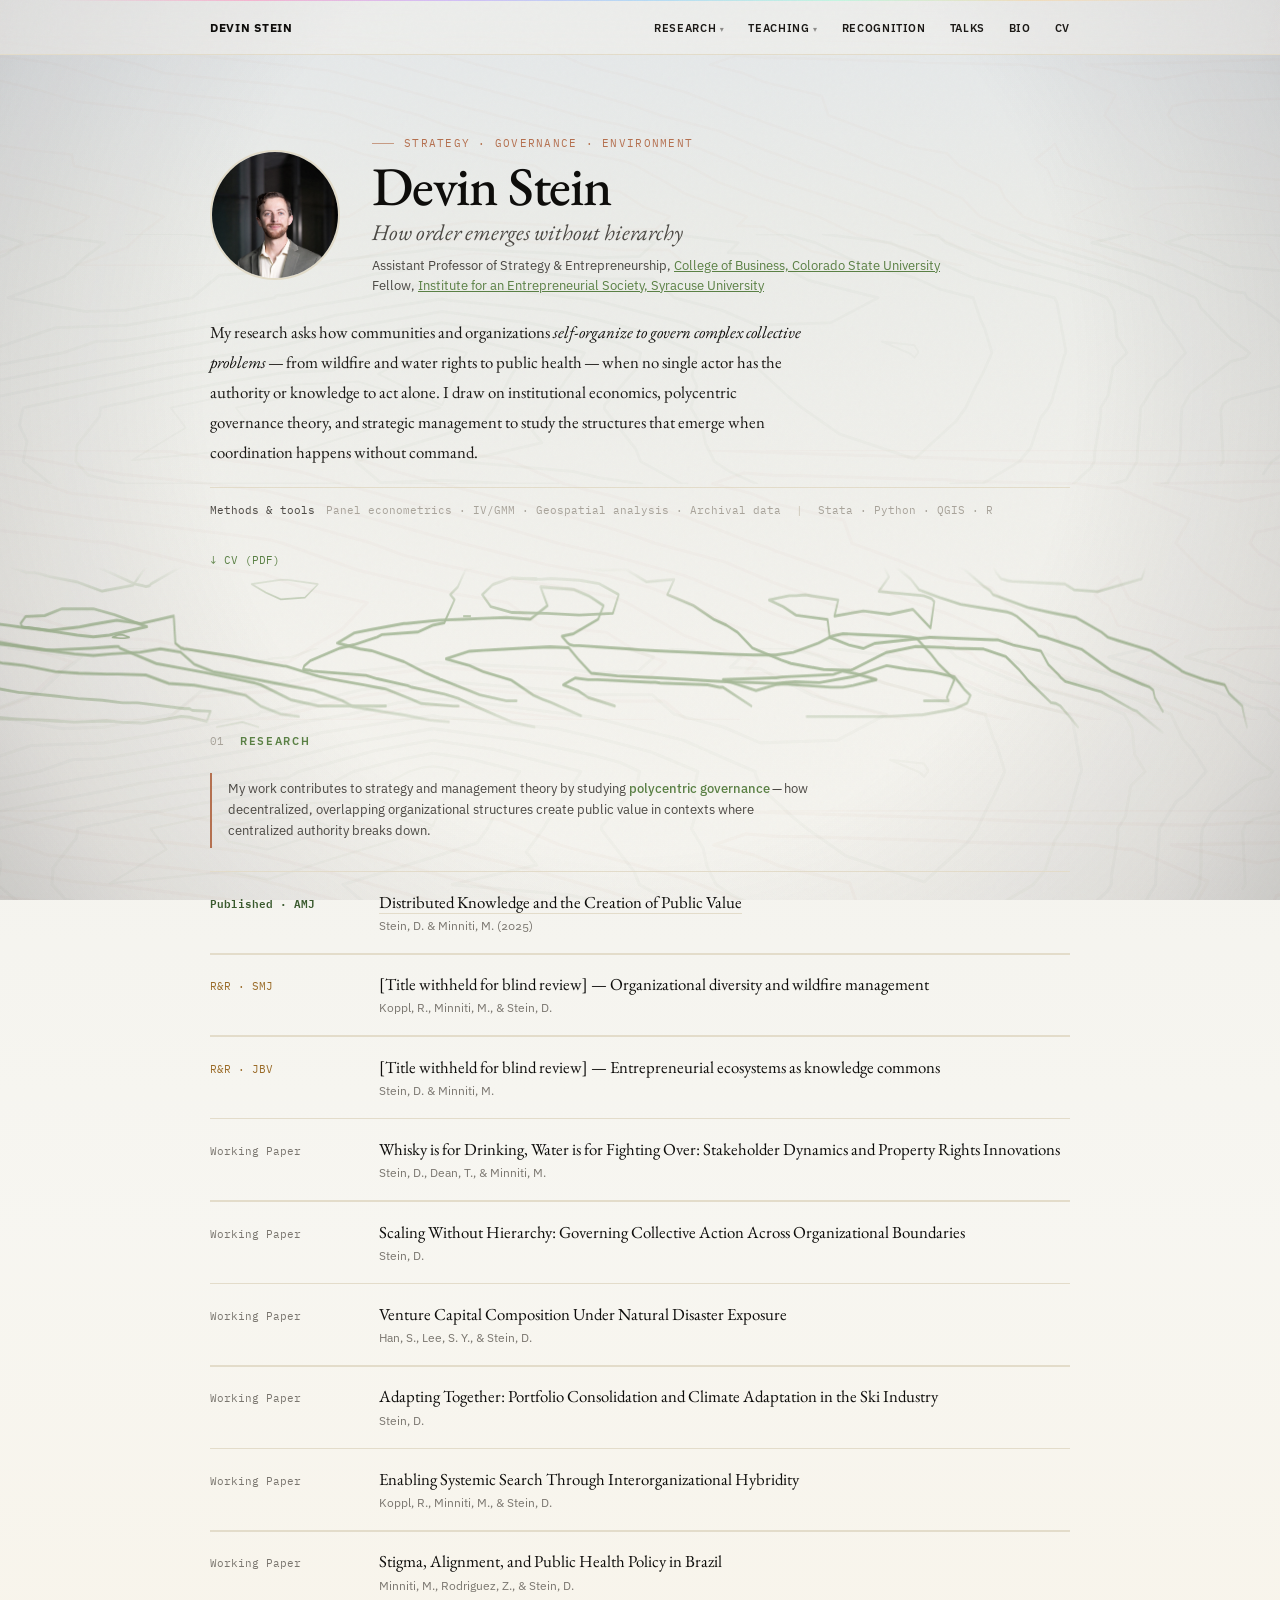
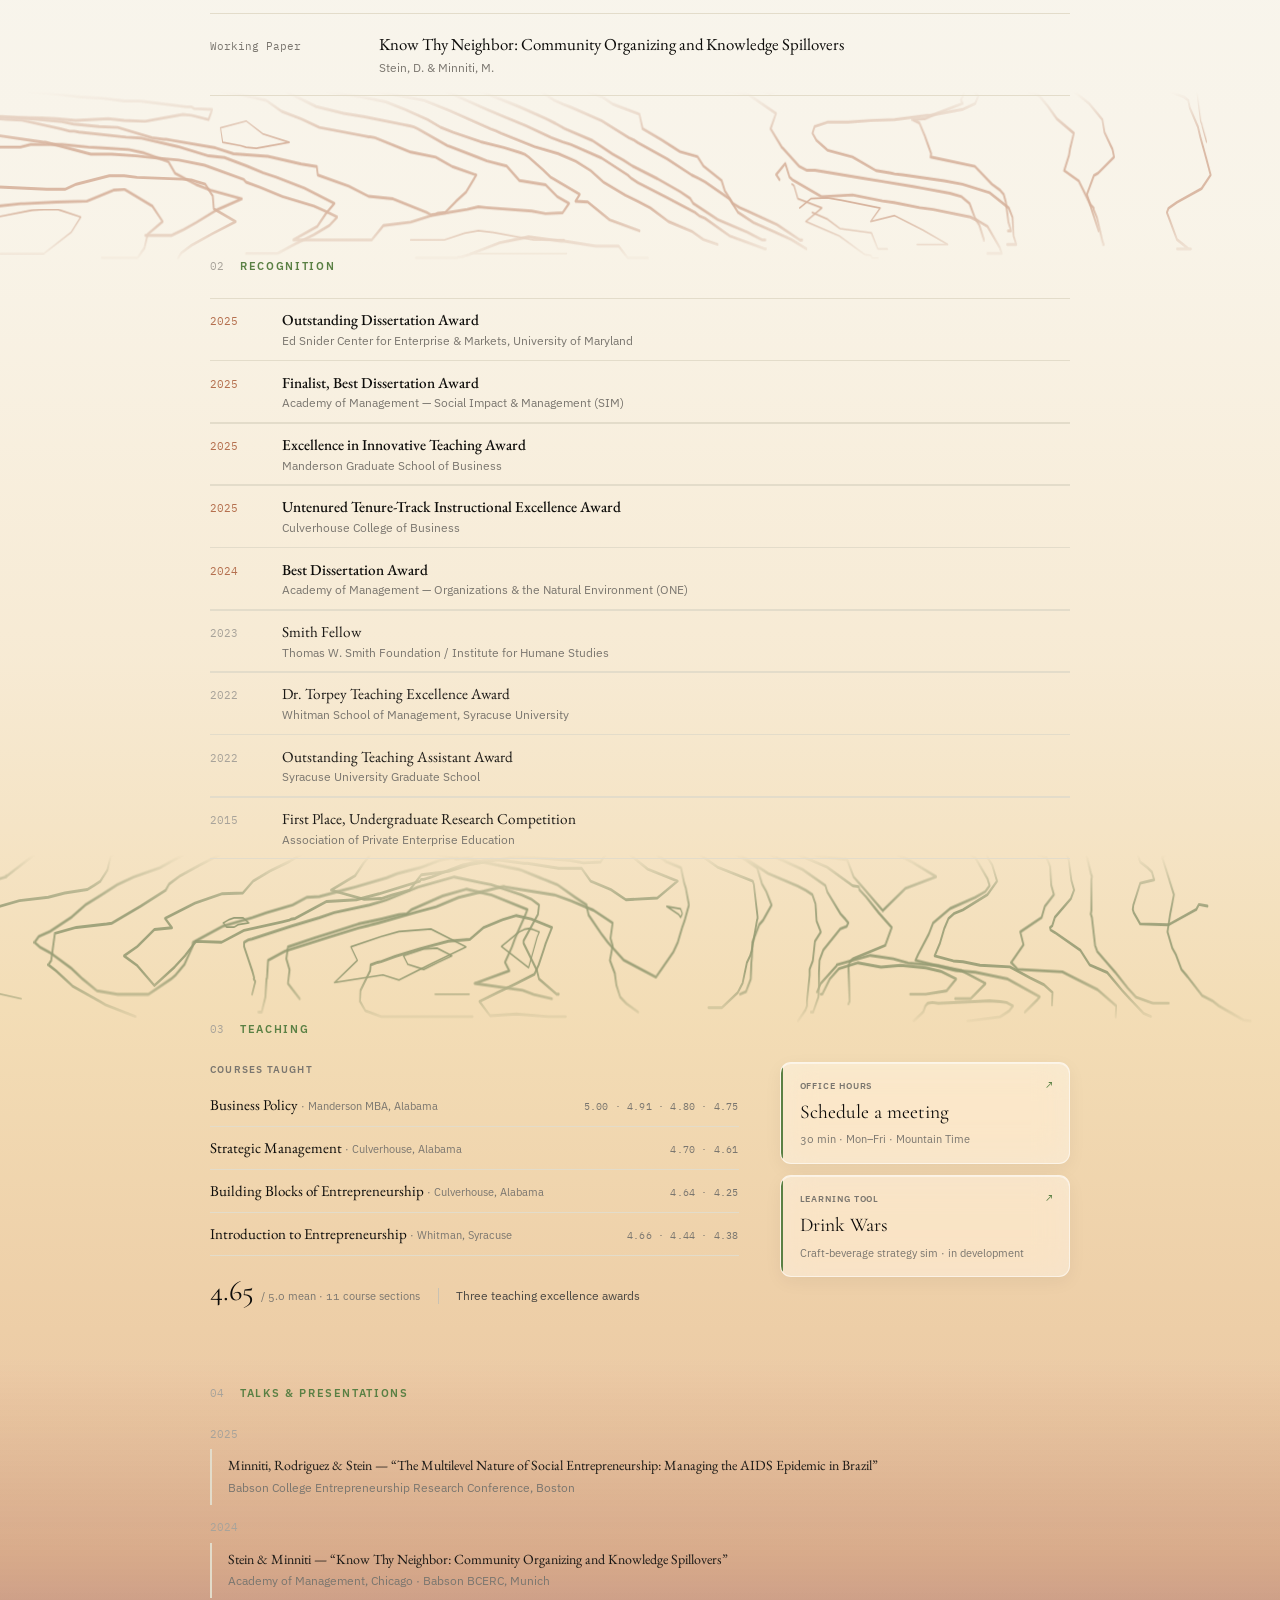
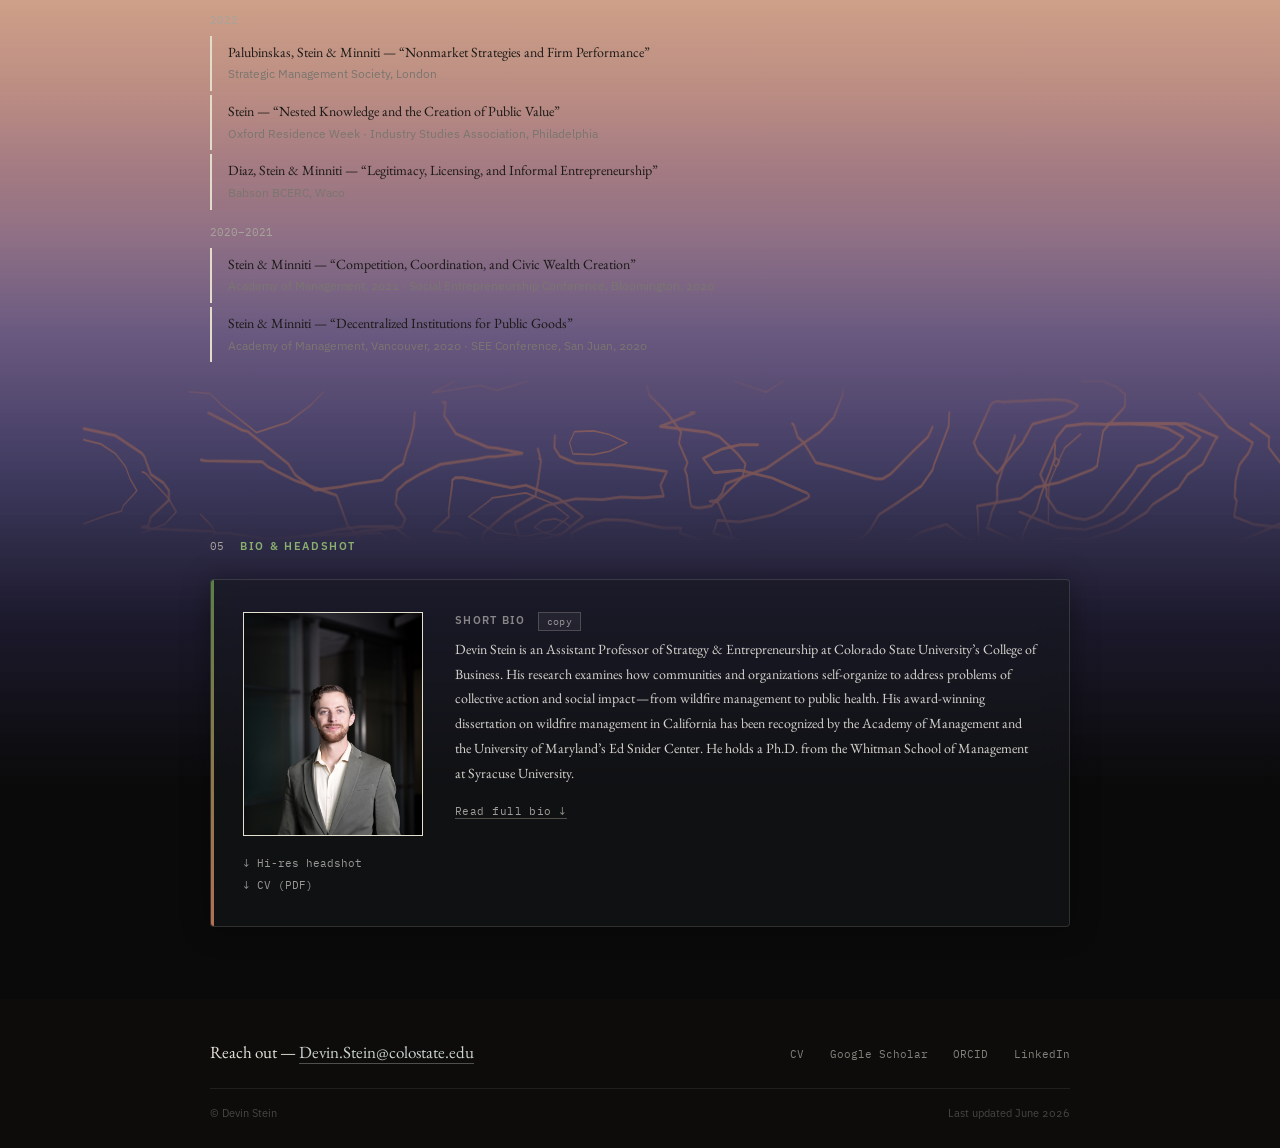
==== commit 62a55477: "Add ORCID link to homepage footer Sits alongside Google Scholar in the footer link row as a scholarl" ====
--- a/index.html
+++ b/index.html
@@ -647,6 +647,7 @@
         <div style="display:flex; gap:1.6rem;">
           <a href="https://docs.google.com/document/d/15JjioE7TF23AzHyGsPKE4yBeVMtSmnsa/export?format=pdf" target="_blank" rel="noopener" style="font-family:var(--mono); font-size:11px; color:rgba(247,244,236,.5); text-decoration:none;" data-hover="color:rgba(247,244,236,.9);">CV</a>
           <a href="https://scholar.google.com/citations?user=cMbzM1oAAAAJ&hl=en" target="_blank" rel="noopener" style="font-family:var(--mono); font-size:11px; color:rgba(247,244,236,.5); text-decoration:none;" data-hover="color:rgba(247,244,236,.9);">Google Scholar</a>
+          <a href="https://orcid.org/0000-0002-1369-9506" target="_blank" rel="noopener" style="font-family:var(--mono); font-size:11px; color:rgba(247,244,236,.5); text-decoration:none;" data-hover="color:rgba(247,244,236,.9);">ORCID</a>
           <a href="https://www.linkedin.com/in/devinstein1/" target="_blank" rel="noopener" style="font-family:var(--mono); font-size:11px; color:rgba(247,244,236,.5); text-decoration:none;" data-hover="color:rgba(247,244,236,.9);">LinkedIn</a>
         </div>
       </div>
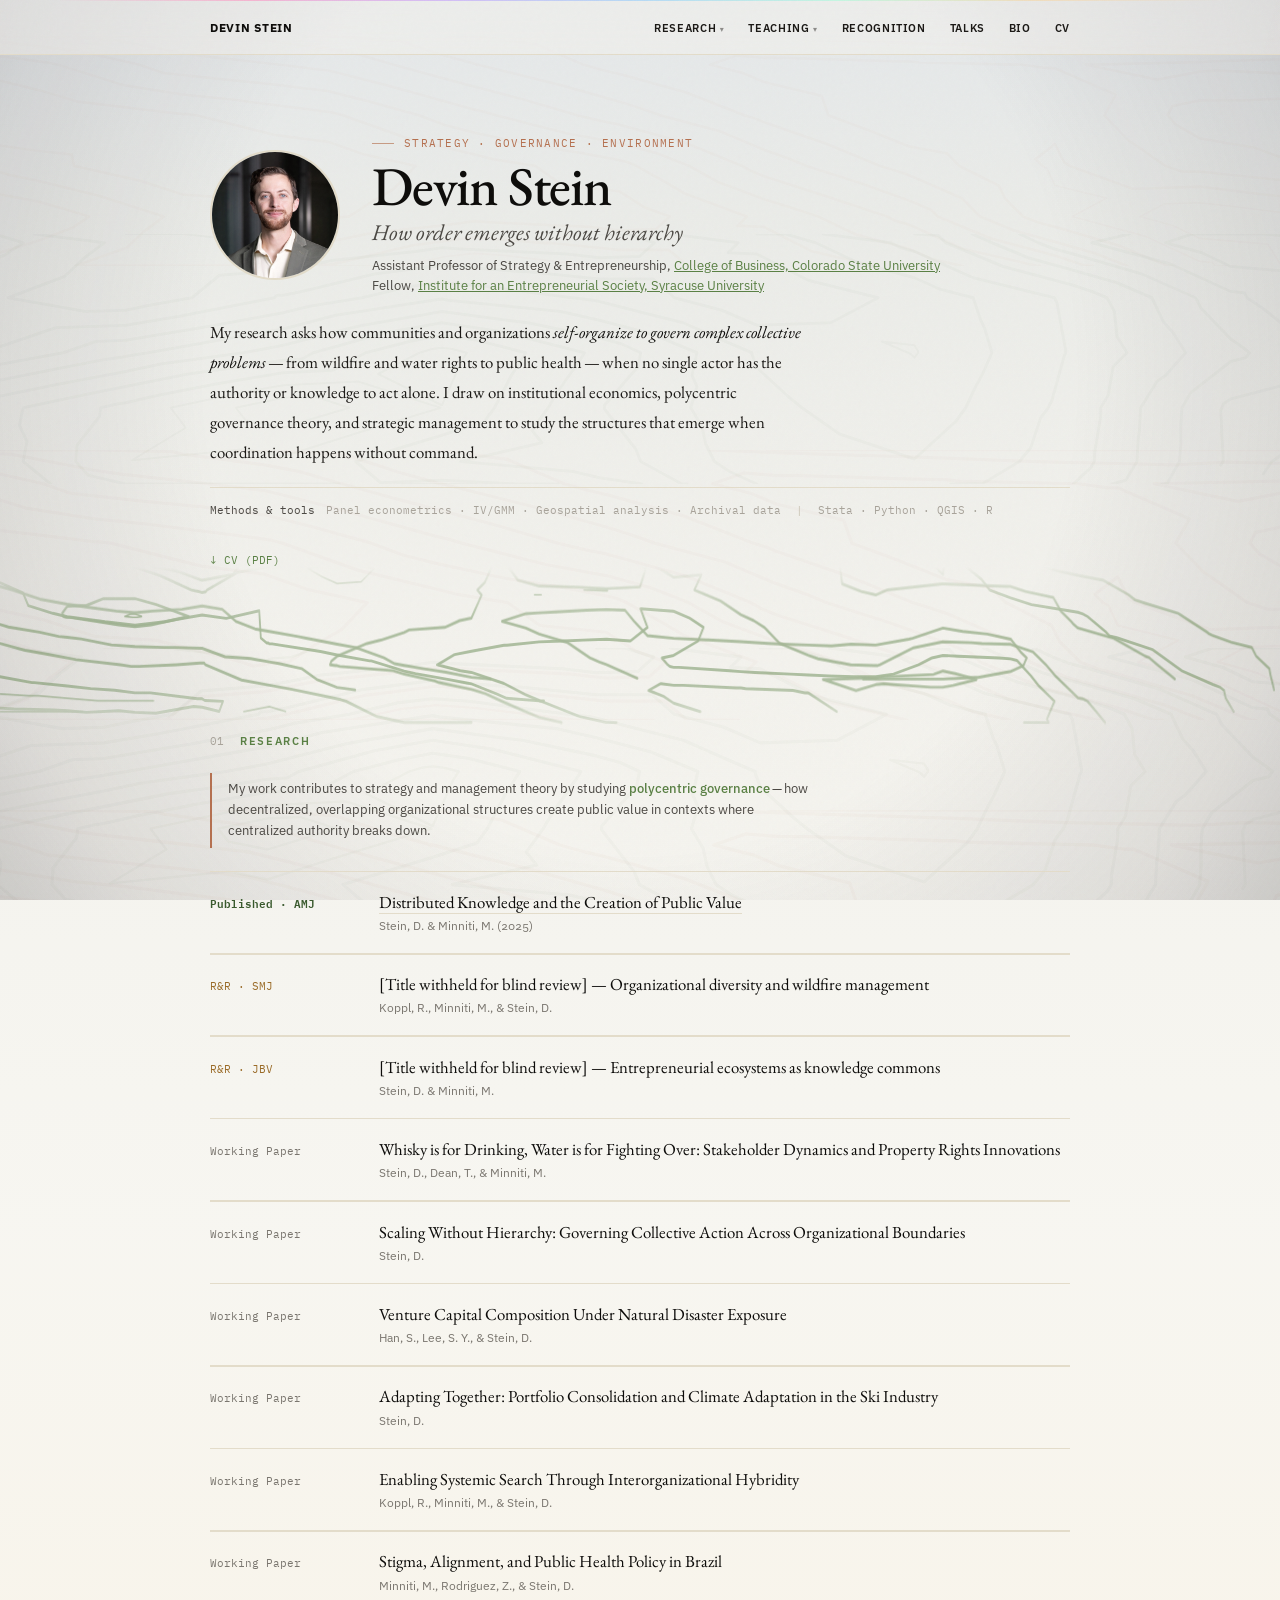
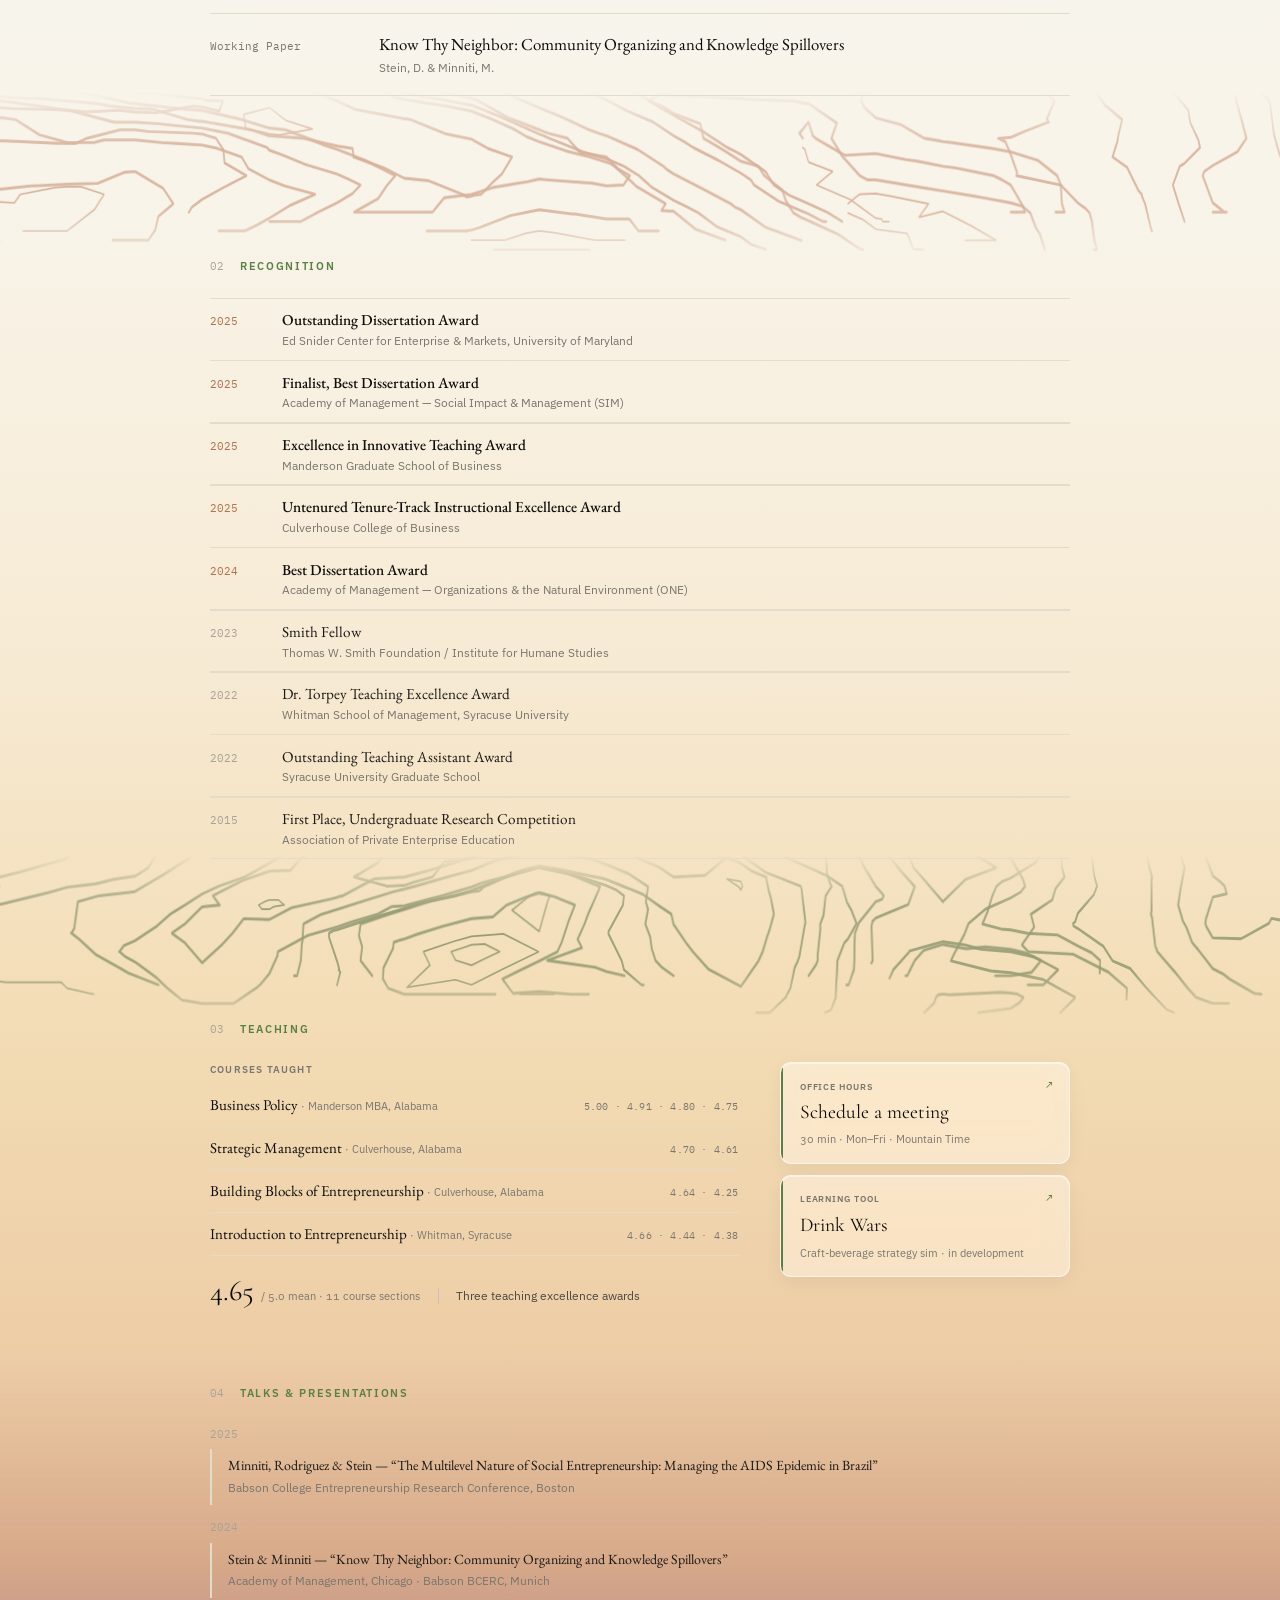
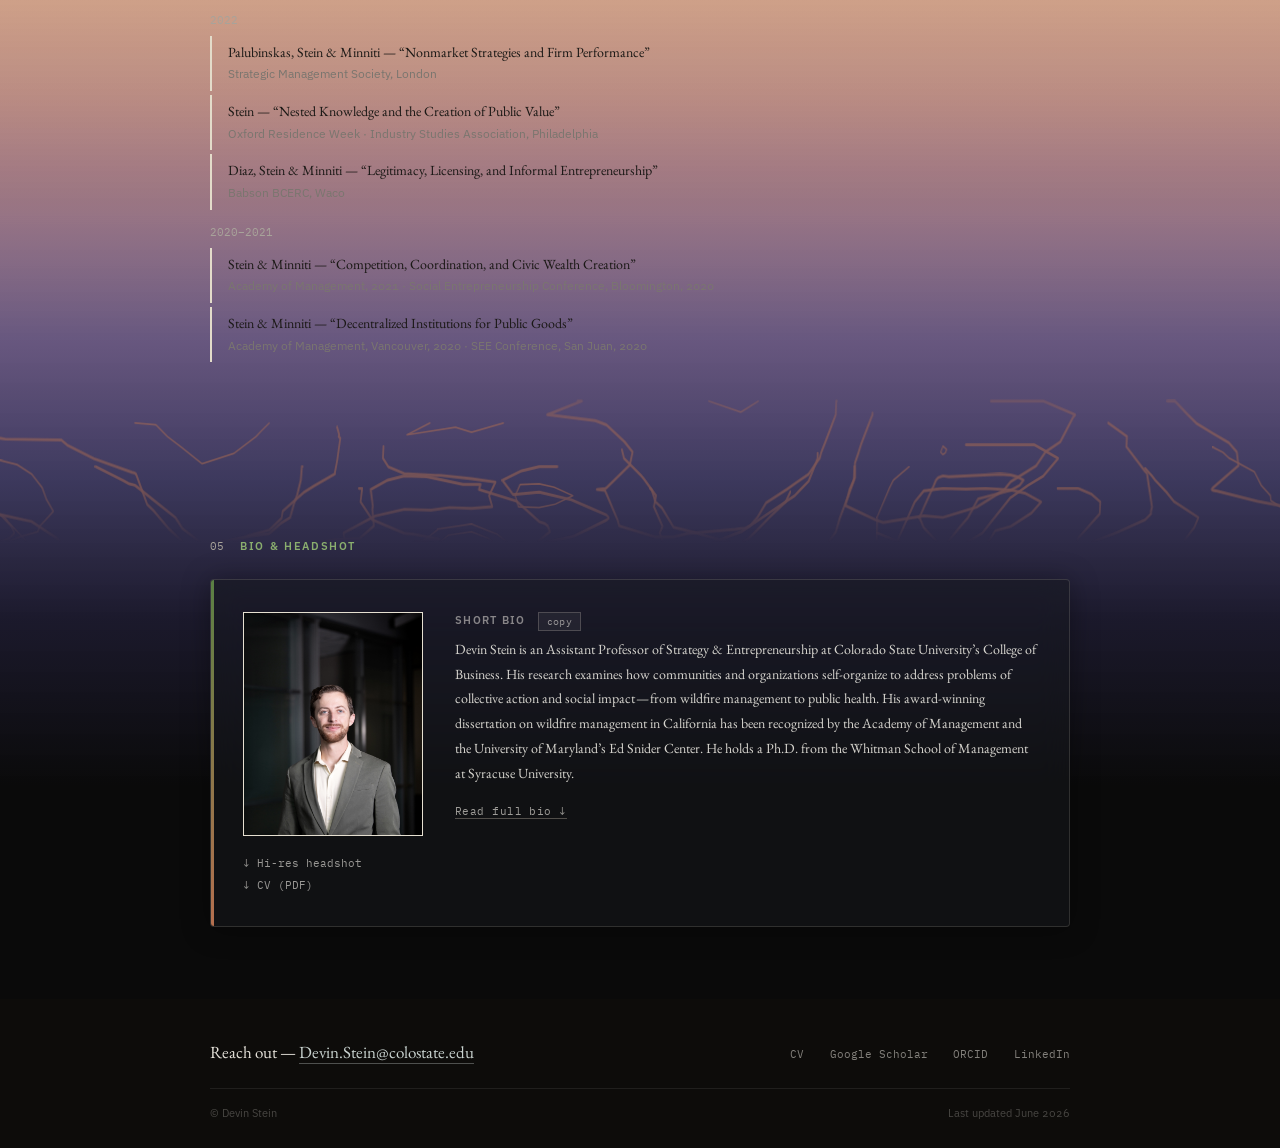
==== commit 6030b5f5: "Mobile-optimize site + vertical topo parallax + dark-theme alignment - Add a responsive layer + hamb" ====
--- a/index.html
+++ b/index.html
@@ -60,8 +60,54 @@
   @keyframes prismDrift { 0% { background-position:130% 0; } 50% { background-position:-30% 0; } 100% { background-position:130% 0; } }
   /* nav dropdowns via hover */
   .navgroup:hover .menu { display:block !important; }
-  .topo-divider polyline { transition:transform .2s cubic-bezier(.25,.1,.25,1); will-change:transform; }
+  .topo-divider polyline { transition:none; will-change:transform; }
   a { -webkit-tap-highlight-color:transparent; }
+</style>
+<style id="mobile-fixes">
+/* ===== Responsive / mobile layer ===== */
+.nav-toggle{ display:none; }
+@media (max-width:760px){
+  .wrap{ padding-left:1.15rem !important; padding-right:1.15rem !important; }
+
+  /* --- NAV -> hamburger --- */
+  .nav-inner{ flex-wrap:wrap; align-items:center !important; padding-left:1.15rem !important; padding-right:1.15rem !important; }
+  .nav-toggle{ display:inline-flex; align-items:center; justify-content:center; }
+  .nav-links{ display:none !important; flex-direction:column; align-items:stretch !important;
+    width:100%; gap:.05rem !important; margin-top:12px; padding-top:10px; border-top:.5px solid var(--rule-faint); }
+  nav.nav-open .nav-links{ display:flex !important; }
+  .nav-links > a, .navgroup > a{ display:block; padding:11px 4px !important; font-size:13px !important;
+    letter-spacing:.08em !important; border-bottom:none !important; width:100%; }
+  .navgroup{ position:static !important; width:100%; }
+  .navgroup .menu{ position:static !important; display:block !important; padding-top:0 !important; left:auto !important; top:auto !important; }
+  .navgroup .menu > div{ min-width:0 !important; background:transparent !important; backdrop-filter:none !important;
+    -webkit-backdrop-filter:none !important; border:none !important; box-shadow:none !important; border-radius:0 !important;
+    padding:0 0 8px 14px !important; }
+  .navgroup .menu > div > div[style*="height:1px"], .navgroup .menu > div > div[style*="height:30%"]{ display:none !important; }
+  .navgroup .menu a{ padding:8px !important; }
+  .nav-caret{ display:none !important; }
+
+  /* --- home hero --- */
+  .hero{ padding-top:2.2rem !important; }
+  .hero-head{ flex-direction:column !important; gap:1rem !important; align-items:flex-start !important; }
+  .hero-photo{ width:92px !important; height:92px !important; }
+  .big-title{ font-size:2.4rem !important; }
+
+  /* --- 2-col grids stack --- */
+  .pub-row{ grid-template-columns:1fr !important; gap:5px !important; }
+  .pub-row > div:first-child{ white-space:normal !important; }
+  /* teaching (courses|badges) & bio (headshot|text) -> stack, nothing squeezed */
+  .stack-grid{ grid-template-columns:1fr !important; gap:1.5rem !important; }
+
+  /* --- scheduler instrument panel --- */
+  .sched-grid{ grid-template-columns:1fr !important; }
+  .sched-grid > div:first-child{ border-right:none !important;
+    border-bottom:.5px solid color-mix(in srgb, var(--white) 8%, transparent) !important; }
+  .sched-grid > div{ min-height:0 !important; }
+
+  /* --- research constellation --- */
+  #rc-container{ padding-left:.5rem !important; padding-right:.5rem !important; }
+}
+@media (max-width:420px){ .big-title{ font-size:2rem !important; } }
 </style>
 </head>
 <body>
@@ -281,12 +327,12 @@
       <div style="position:absolute; top:0; left:0; right:0; height:1px; background:linear-gradient(90deg, transparent 4%, rgba(255,140,190,.55), rgba(190,150,255,.55), rgba(130,200,255,.5), rgba(150,255,215,.45), rgba(255,205,130,.4), transparent 96%);"></div>
       <div style="position:absolute; inset:-60% 0; background:linear-gradient(105deg, transparent 38%, rgba(255,90,160,.06) 46%, rgba(150,90,255,.07) 50%, rgba(70,160,255,.06) 54%, rgba(60,230,190,.05) 60%, rgba(255,200,120,.04) 64%, transparent 72%); mix-blend-mode:screen; background-size:260% 100%; background-repeat:no-repeat; animation:prismDrift 11s ease-in-out infinite;"></div>
     </div>
-    <div style="max-width:940px; margin:0 auto; padding:14px 2.5rem; display:flex; justify-content:space-between; align-items:baseline; gap:1rem; position:relative; z-index:2;">
+    <div class="nav-inner" style="max-width:940px; margin:0 auto; padding:14px 2.5rem; display:flex; justify-content:space-between; align-items:baseline; gap:1rem; position:relative; z-index:2;">
       <a href="#top" style="font-family:var(--sans); font-size:12px; font-weight:700; color:var(--ink); letter-spacing:.06em; text-transform:uppercase; text-decoration:none;">Devin Stein</a>
-      <div style="display:flex; gap:1.5rem; align-items:baseline;">
+      <button class="nav-toggle" aria-label="Menu" aria-expanded="false" style="background:none; border:none; cursor:pointer; padding:6px; margin:-2px -4px -2px 0; color:var(--fg-1); line-height:0;"><svg width="22" height="22" viewBox="0 0 24 24" fill="none" stroke="currentColor" stroke-width="1.6" stroke-linecap="round"><line x1="3" y1="7" x2="21" y2="7"/><line x1="3" y1="12" x2="21" y2="12"/><line x1="3" y1="17" x2="21" y2="17"/></svg></button><div class="nav-links" style="display:flex; gap:1.5rem; align-items:baseline;">
 
         <div class="navgroup" style="position:relative;">
-          <a href="#research" style="font-family:var(--sans); font-size:10.5px; font-weight:600; color:var(--fg-1); letter-spacing:.06em; text-transform:uppercase; text-decoration:none; border-bottom:1px solid transparent; cursor:pointer;" data-hover="border-bottom:1px solid var(--sectional-blue);">Research <span style="opacity:.45; font-size:8px;">&#9662;</span></a>
+          <a href="#research" style="font-family:var(--sans); font-size:10.5px; font-weight:600; color:var(--fg-1); letter-spacing:.06em; text-transform:uppercase; text-decoration:none; border-bottom:1px solid transparent; cursor:pointer;" data-hover="border-bottom:1px solid var(--sectional-blue);">Research <span class="nav-caret" style="opacity:.45; font-size:8px;">&#9662;</span></a>
           <div class="menu" style="position:absolute; top:100%; left:-12px; padding-top:11px; z-index:140; display:none;">
             <div style="position:relative; min-width:222px; background:color-mix(in srgb, var(--bg-raise) 90%, transparent); backdrop-filter:blur(32px) saturate(1.9) brightness(1.04); -webkit-backdrop-filter:blur(32px) saturate(1.9) brightness(1.04); border:.5px solid color-mix(in srgb, var(--white) 32%, transparent); box-shadow:0 22px 50px rgba(0,0,0,.32), 0 2px 8px rgba(0,0,0,.12), inset 0 1px 0 rgba(255,255,255,.35); border-radius:13px; padding:6px; overflow:hidden;"><div style="position:absolute; top:0; left:12%; right:12%; height:1px; background:linear-gradient(90deg, transparent, rgba(255,150,200,.5), rgba(170,160,255,.55), rgba(130,210,255,.5), rgba(160,255,220,.45), transparent);"></div><div style="position:absolute; top:1px; left:0; right:0; height:30%; background:linear-gradient(180deg, rgba(255,255,255,.1), transparent); pointer-events:none;"></div>
               <a href="#research" style="display:block; padding:9px 12px; text-decoration:none; border-radius:8px; position:relative;" data-hover="background:color-mix(in srgb, var(--white) 12%, transparent);">
@@ -302,17 +348,17 @@
         </div>
 
         <div class="navgroup" style="position:relative;">
-          <a href="#teaching" style="font-family:var(--sans); font-size:10.5px; font-weight:600; color:var(--fg-1); letter-spacing:.06em; text-transform:uppercase; text-decoration:none; border-bottom:1px solid transparent; cursor:pointer;" data-hover="border-bottom:1px solid var(--sectional-blue);">Teaching <span style="opacity:.45; font-size:8px;">&#9662;</span></a>
+          <a href="#teaching" style="font-family:var(--sans); font-size:10.5px; font-weight:600; color:var(--fg-1); letter-spacing:.06em; text-transform:uppercase; text-decoration:none; border-bottom:1px solid transparent; cursor:pointer;" data-hover="border-bottom:1px solid var(--sectional-blue);">Teaching <span class="nav-caret" style="opacity:.45; font-size:8px;">&#9662;</span></a>
           <div class="menu" style="position:absolute; top:100%; left:-12px; padding-top:11px; z-index:140; display:none;">
             <div style="position:relative; min-width:222px; background:color-mix(in srgb, var(--bg-raise) 90%, transparent); backdrop-filter:blur(32px) saturate(1.9) brightness(1.04); -webkit-backdrop-filter:blur(32px) saturate(1.9) brightness(1.04); border:.5px solid color-mix(in srgb, var(--white) 32%, transparent); box-shadow:0 22px 50px rgba(0,0,0,.32), 0 2px 8px rgba(0,0,0,.12), inset 0 1px 0 rgba(255,255,255,.35); border-radius:13px; padding:6px; overflow:hidden;"><div style="position:absolute; top:0; left:12%; right:12%; height:1px; background:linear-gradient(90deg, transparent, rgba(255,150,200,.5), rgba(170,160,255,.55), rgba(130,210,255,.5), rgba(160,255,220,.45), transparent);"></div><div style="position:absolute; top:1px; left:0; right:0; height:30%; background:linear-gradient(180deg, rgba(255,255,255,.1), transparent); pointer-events:none;"></div>
+              <a href="schedule.html" style="display:block; padding:9px 12px; text-decoration:none; border-radius:8px; position:relative;" data-hover="background:color-mix(in srgb, var(--white) 12%, transparent);">
+                <div style="font-family:var(--sans); font-size:11.5px; font-weight:600; color:var(--fg-1); display:flex; justify-content:space-between; gap:14px;">Schedule <span style="color:var(--sectional-blue); font-family:var(--mono); font-size:10px;">&nearr;</span></div>
+                <div style="font-family:var(--sans); font-size:10px; color:var(--fg-3); letter-spacing:.01em; margin-top:2px;">Office hours &amp; meetings</div>
+              </a>
               <a href="https://devinstein.me/drinkwars/" target="_blank" rel="noopener" style="display:block; padding:9px 12px; text-decoration:none; border-radius:8px; position:relative;" data-hover="background:color-mix(in srgb, var(--white) 12%, transparent);">
                 <div style="font-family:var(--sans); font-size:11.5px; font-weight:600; color:var(--fg-1); display:flex; justify-content:space-between; gap:14px;">Drink Wars <span style="color:var(--sectional-blue); font-family:var(--mono); font-size:10px;">&nearr;</span></div>
                 <div style="font-family:var(--sans); font-size:10px; color:var(--fg-3); letter-spacing:.01em; margin-top:2px;">Craft-beverage strategy sim</div>
               </a>
-              <a href="schedule.html" style="display:block; padding:9px 12px; text-decoration:none; border-radius:8px; position:relative;" data-hover="background:color-mix(in srgb, var(--white) 12%, transparent);">
-                <div style="font-family:var(--sans); font-size:11.5px; font-weight:600; color:var(--fg-1); display:flex; justify-content:space-between; gap:14px;">Schedule <span style="color:var(--sectional-blue); font-family:var(--mono); font-size:10px;">&nearr;</span></div>
-                <div style="font-family:var(--sans); font-size:10px; color:var(--fg-3); letter-spacing:.01em; margin-top:2px;">Office hours &amp; meetings</div>
-              </a>
             </div>
           </div>
         </div>
@@ -325,20 +371,20 @@
     </div>
   </nav>
 
-  <div id="top" style="max-width:940px; margin:0 auto; padding:0 2.5rem; position:relative; z-index:1;">
+  <div id="top" class="wrap" style="max-width:940px; margin:0 auto; padding:0 2.5rem; position:relative; z-index:1;">
 
     <!-- HERO -->
-    <header style="padding:5rem 0 2.5rem;">
-      <div style="display:flex; gap:2rem; align-items:center; margin-bottom:1.4rem;">
-        <div style="width:130px; height:130px; flex-shrink:0; border-radius:50%; overflow:hidden; border:2px solid var(--rule-faint);">
-          <img src="img/headshot.jpg" alt="Devin Stein" style="width:100%; height:100%; object-fit:cover; object-position:center 20%; filter:var(--img-filter); transform:scale(1.15);">
+    <header class="hero" style="padding:5rem 0 2.5rem;">
+      <div class="hero-head" style="display:flex; gap:2rem; align-items:center; margin-bottom:1.4rem;">
+        <div class="hero-photo" style="width:130px; height:130px; flex-shrink:0; border-radius:50%; overflow:hidden; border:2px solid var(--rule-faint);">
+          <img src="img/headshot.jpg" alt="Devin Stein" style="width:100%; height:100%; object-fit:cover; object-position:center 38%; filter:var(--img-filter); transform:scale(1.55);">
         </div>
         <div>
           <div style="font-family:var(--mono); font-size:10.5px; font-weight:400; color:var(--topo-brown); letter-spacing:.12em; text-transform:uppercase; margin-bottom:6px; display:flex; align-items:center; gap:10px;">
             <span style="display:block; width:22px; height:1px; background:var(--topo-brown); opacity:.65;"></span>
             Strategy &middot; Governance &middot; Environment
           </div>
-          <h1 style="font-size:3.4rem; font-weight:500; line-height:1.04; letter-spacing:-.022em; color:var(--ink); margin-bottom:4px; font-family:var(--serif);">Devin Stein</h1>
+          <h1 class="big-title" style="font-size:3.4rem; font-weight:500; line-height:1.04; letter-spacing:-.022em; color:var(--ink); margin-bottom:4px; font-family:var(--serif);">Devin Stein</h1>
           <div style="font-family:var(--serif); font-style:italic; font-weight:300; font-size:1.4rem; color:var(--fg-2); line-height:1.3; margin-bottom:8px;">How order emerges without hierarchy</div>
           <div style="font-family:var(--sans); font-size:13px; color:var(--fg-2); line-height:1.55;">
             Assistant Professor of Strategy &amp; Entrepreneurship, <a href="https://biz.colostate.edu/" target="_blank" rel="noopener" style="color:var(--sectional-blue); border-bottom:1px solid transparent;" data-hover="border-bottom:1px solid var(--sectional-blue);">College of Business, Colorado State University</a><br>
@@ -401,16 +447,16 @@
       </div>
       <div style="font-family:var(--sans); font-size:13px; color:var(--fg-2); border-left:2px solid var(--topo-brown); padding:6px 0 6px 16px; margin-bottom:1.5rem; max-width:600px; line-height:1.6;">My work contributes to strategy and management theory by studying <em style="color:var(--sectional-blue); font-style:normal; font-weight:500;">polycentric governance</em>&thinsp;&mdash;&thinsp;how decentralized, overlapping organizational structures create public value in contexts where centralized authority breaks down.</div>
 
-      <div style="padding:1.1rem 0; border-bottom:.5px solid var(--rule-faint); border-top:.5px solid var(--rule-faint); display:grid; grid-template-columns:145px 1fr; gap:24px; align-items:baseline; margin-top:-.5px;" data-hover="background:color-mix(in srgb, var(--sectional-tint) 35%, transparent);"><div style="font-family:var(--mono); font-size:10.5px; line-height:1.65; padding-top:2px; white-space:nowrap; color:var(--sectional-blue-2); font-weight:600;">Published · AMJ</div><div><div style="font-size:1.05rem; font-weight:400; color:var(--ink); line-height:1.45; font-family:var(--serif);"><a href="https://doi.org/10.5465/amj.2023.0425" target="_blank" rel="noopener" style="color:inherit; text-decoration:none; border-bottom:1px solid var(--rule-faint);" data-hover="border-bottom:1px solid var(--sectional-blue);">Distributed Knowledge and the Creation of Public Value</a></div><div style="font-family:var(--sans); font-size:12px; color:var(--fg-3); margin-top:2px;">Stein, D. &amp; Minniti, M. (2025)</div></div></div>
-        <div style="padding:1.1rem 0; border-bottom:.5px solid var(--rule-faint); border-top:.5px solid var(--rule-faint); display:grid; grid-template-columns:145px 1fr; gap:24px; align-items:baseline; margin-top:-.5px;" data-hover="background:color-mix(in srgb, var(--sectional-tint) 35%, transparent);"><div style="font-family:var(--mono); font-size:10.5px; line-height:1.65; padding-top:2px; white-space:nowrap; color:var(--amber);">R&amp;R · SMJ</div><div><div style="font-size:1.05rem; font-weight:400; color:var(--ink); line-height:1.45; font-family:var(--serif);">[Title withheld for blind review] &mdash; Organizational diversity and wildfire management</div><div style="font-family:var(--sans); font-size:12px; color:var(--fg-3); margin-top:2px;">Koppl, R., Minniti, M., &amp; Stein, D.</div></div></div>
-        <div style="padding:1.1rem 0; border-bottom:.5px solid var(--rule-faint); border-top:.5px solid var(--rule-faint); display:grid; grid-template-columns:145px 1fr; gap:24px; align-items:baseline; margin-top:-.5px;" data-hover="background:color-mix(in srgb, var(--sectional-tint) 35%, transparent);"><div style="font-family:var(--mono); font-size:10.5px; line-height:1.65; padding-top:2px; white-space:nowrap; color:var(--amber);">R&amp;R · JBV</div><div><div style="font-size:1.05rem; font-weight:400; color:var(--ink); line-height:1.45; font-family:var(--serif);">[Title withheld for blind review] &mdash; Entrepreneurial ecosystems as knowledge commons</div><div style="font-family:var(--sans); font-size:12px; color:var(--fg-3); margin-top:2px;">Stein, D. &amp; Minniti, M.</div></div></div>
-        <div style="padding:1.1rem 0; border-bottom:.5px solid var(--rule-faint); border-top:.5px solid var(--rule-faint); display:grid; grid-template-columns:145px 1fr; gap:24px; align-items:baseline; margin-top:-.5px;" data-hover="background:color-mix(in srgb, var(--sectional-tint) 35%, transparent);"><div style="font-family:var(--mono); font-size:10.5px; line-height:1.65; padding-top:2px; white-space:nowrap; color:var(--fg-3);">Working Paper</div><div><div style="font-size:1.05rem; font-weight:400; color:var(--ink); line-height:1.45; font-family:var(--serif);">Whisky is for Drinking, Water is for Fighting Over: Stakeholder Dynamics and Property Rights Innovations</div><div style="font-family:var(--sans); font-size:12px; color:var(--fg-3); margin-top:2px;">Stein, D., Dean, T., &amp; Minniti, M.</div></div></div>
-        <div style="padding:1.1rem 0; border-bottom:.5px solid var(--rule-faint); border-top:.5px solid var(--rule-faint); display:grid; grid-template-columns:145px 1fr; gap:24px; align-items:baseline; margin-top:-.5px;" data-hover="background:color-mix(in srgb, var(--sectional-tint) 35%, transparent);"><div style="font-family:var(--mono); font-size:10.5px; line-height:1.65; padding-top:2px; white-space:nowrap; color:var(--fg-3);">Working Paper</div><div><div style="font-size:1.05rem; font-weight:400; color:var(--ink); line-height:1.45; font-family:var(--serif);">Scaling Without Hierarchy: Governing Collective Action Across Organizational Boundaries</div><div style="font-family:var(--sans); font-size:12px; color:var(--fg-3); margin-top:2px;">Stein, D.</div></div></div>
-        <div style="padding:1.1rem 0; border-bottom:.5px solid var(--rule-faint); border-top:.5px solid var(--rule-faint); display:grid; grid-template-columns:145px 1fr; gap:24px; align-items:baseline; margin-top:-.5px;" data-hover="background:color-mix(in srgb, var(--sectional-tint) 35%, transparent);"><div style="font-family:var(--mono); font-size:10.5px; line-height:1.65; padding-top:2px; white-space:nowrap; color:var(--fg-3);">Working Paper</div><div><div style="font-size:1.05rem; font-weight:400; color:var(--ink); line-height:1.45; font-family:var(--serif);">Venture Capital Composition Under Natural Disaster Exposure</div><div style="font-family:var(--sans); font-size:12px; color:var(--fg-3); margin-top:2px;">Han, S., Lee, S. Y., &amp; Stein, D.</div></div></div>
-        <div style="padding:1.1rem 0; border-bottom:.5px solid var(--rule-faint); border-top:.5px solid var(--rule-faint); display:grid; grid-template-columns:145px 1fr; gap:24px; align-items:baseline; margin-top:-.5px;" data-hover="background:color-mix(in srgb, var(--sectional-tint) 35%, transparent);"><div style="font-family:var(--mono); font-size:10.5px; line-height:1.65; padding-top:2px; white-space:nowrap; color:var(--fg-3);">Working Paper</div><div><div style="font-size:1.05rem; font-weight:400; color:var(--ink); line-height:1.45; font-family:var(--serif);">Adapting Together: Portfolio Consolidation and Climate Adaptation in the Ski Industry</div><div style="font-family:var(--sans); font-size:12px; color:var(--fg-3); margin-top:2px;">Stein, D.</div></div></div>
-        <div style="padding:1.1rem 0; border-bottom:.5px solid var(--rule-faint); border-top:.5px solid var(--rule-faint); display:grid; grid-template-columns:145px 1fr; gap:24px; align-items:baseline; margin-top:-.5px;" data-hover="background:color-mix(in srgb, var(--sectional-tint) 35%, transparent);"><div style="font-family:var(--mono); font-size:10.5px; line-height:1.65; padding-top:2px; white-space:nowrap; color:var(--fg-3);">Working Paper</div><div><div style="font-size:1.05rem; font-weight:400; color:var(--ink); line-height:1.45; font-family:var(--serif);">Enabling Systemic Search Through Interorganizational Hybridity</div><div style="font-family:var(--sans); font-size:12px; color:var(--fg-3); margin-top:2px;">Koppl, R., Minniti, M., &amp; Stein, D.</div></div></div>
-        <div style="padding:1.1rem 0; border-bottom:.5px solid var(--rule-faint); border-top:.5px solid var(--rule-faint); display:grid; grid-template-columns:145px 1fr; gap:24px; align-items:baseline; margin-top:-.5px;" data-hover="background:color-mix(in srgb, var(--sectional-tint) 35%, transparent);"><div style="font-family:var(--mono); font-size:10.5px; line-height:1.65; padding-top:2px; white-space:nowrap; color:var(--fg-3);">Working Paper</div><div><div style="font-size:1.05rem; font-weight:400; color:var(--ink); line-height:1.45; font-family:var(--serif);">Stigma, Alignment, and Public Health Policy in Brazil</div><div style="font-family:var(--sans); font-size:12px; color:var(--fg-3); margin-top:2px;">Minniti, M., Rodriguez, Z., &amp; Stein, D.</div></div></div>
-        <div style="padding:1.1rem 0; border-bottom:.5px solid var(--rule-faint); border-top:.5px solid var(--rule-faint); display:grid; grid-template-columns:145px 1fr; gap:24px; align-items:baseline; margin-top:-.5px;" data-hover="background:color-mix(in srgb, var(--sectional-tint) 35%, transparent);"><div style="font-family:var(--mono); font-size:10.5px; line-height:1.65; padding-top:2px; white-space:nowrap; color:var(--fg-3);">Working Paper</div><div><div style="font-size:1.05rem; font-weight:400; color:var(--ink); line-height:1.45; font-family:var(--serif);">Know Thy Neighbor: Community Organizing and Knowledge Spillovers</div><div style="font-family:var(--sans); font-size:12px; color:var(--fg-3); margin-top:2px;">Stein, D. &amp; Minniti, M.</div></div></div>
+      <div class="pub-row" style="padding:1.1rem 0; border-bottom:.5px solid var(--rule-faint); border-top:.5px solid var(--rule-faint); display:grid; grid-template-columns:145px 1fr; gap:24px; align-items:baseline; margin-top:-.5px;" data-hover="background:color-mix(in srgb, var(--sectional-tint) 35%, transparent);"><div style="font-family:var(--mono); font-size:10.5px; line-height:1.65; padding-top:2px; white-space:nowrap; color:var(--sectional-blue-2); font-weight:600;">Published · AMJ</div><div><div style="font-size:1.05rem; font-weight:400; color:var(--ink); line-height:1.45; font-family:var(--serif);"><a href="https://doi.org/10.5465/amj.2023.0425" target="_blank" rel="noopener" style="color:inherit; text-decoration:none; border-bottom:1px solid var(--rule-faint);" data-hover="border-bottom:1px solid var(--sectional-blue);">Distributed Knowledge and the Creation of Public Value</a></div><div style="font-family:var(--sans); font-size:12px; color:var(--fg-3); margin-top:2px;">Stein, D. &amp; Minniti, M. (2025)</div></div></div>
+        <div class="pub-row" style="padding:1.1rem 0; border-bottom:.5px solid var(--rule-faint); border-top:.5px solid var(--rule-faint); display:grid; grid-template-columns:145px 1fr; gap:24px; align-items:baseline; margin-top:-.5px;" data-hover="background:color-mix(in srgb, var(--sectional-tint) 35%, transparent);"><div style="font-family:var(--mono); font-size:10.5px; line-height:1.65; padding-top:2px; white-space:nowrap; color:var(--amber);">R&amp;R · SMJ</div><div><div style="font-size:1.05rem; font-weight:400; color:var(--ink); line-height:1.45; font-family:var(--serif);">[Title withheld for blind review] &mdash; Organizational diversity and wildfire management</div><div style="font-family:var(--sans); font-size:12px; color:var(--fg-3); margin-top:2px;">Koppl, R., Minniti, M., &amp; Stein, D.</div></div></div>
+        <div class="pub-row" style="padding:1.1rem 0; border-bottom:.5px solid var(--rule-faint); border-top:.5px solid var(--rule-faint); display:grid; grid-template-columns:145px 1fr; gap:24px; align-items:baseline; margin-top:-.5px;" data-hover="background:color-mix(in srgb, var(--sectional-tint) 35%, transparent);"><div style="font-family:var(--mono); font-size:10.5px; line-height:1.65; padding-top:2px; white-space:nowrap; color:var(--amber);">R&amp;R · JBV</div><div><div style="font-size:1.05rem; font-weight:400; color:var(--ink); line-height:1.45; font-family:var(--serif);">[Title withheld for blind review] &mdash; Entrepreneurial ecosystems as knowledge commons</div><div style="font-family:var(--sans); font-size:12px; color:var(--fg-3); margin-top:2px;">Stein, D. &amp; Minniti, M.</div></div></div>
+        <div class="pub-row" style="padding:1.1rem 0; border-bottom:.5px solid var(--rule-faint); border-top:.5px solid var(--rule-faint); display:grid; grid-template-columns:145px 1fr; gap:24px; align-items:baseline; margin-top:-.5px;" data-hover="background:color-mix(in srgb, var(--sectional-tint) 35%, transparent);"><div style="font-family:var(--mono); font-size:10.5px; line-height:1.65; padding-top:2px; white-space:nowrap; color:var(--fg-3);">Working Paper</div><div><div style="font-size:1.05rem; font-weight:400; color:var(--ink); line-height:1.45; font-family:var(--serif);">Whisky is for Drinking, Water is for Fighting Over: Stakeholder Dynamics and Property Rights Innovations</div><div style="font-family:var(--sans); font-size:12px; color:var(--fg-3); margin-top:2px;">Stein, D., Dean, T., &amp; Minniti, M.</div></div></div>
+        <div class="pub-row" style="padding:1.1rem 0; border-bottom:.5px solid var(--rule-faint); border-top:.5px solid var(--rule-faint); display:grid; grid-template-columns:145px 1fr; gap:24px; align-items:baseline; margin-top:-.5px;" data-hover="background:color-mix(in srgb, var(--sectional-tint) 35%, transparent);"><div style="font-family:var(--mono); font-size:10.5px; line-height:1.65; padding-top:2px; white-space:nowrap; color:var(--fg-3);">Working Paper</div><div><div style="font-size:1.05rem; font-weight:400; color:var(--ink); line-height:1.45; font-family:var(--serif);">Scaling Without Hierarchy: Governing Collective Action Across Organizational Boundaries</div><div style="font-family:var(--sans); font-size:12px; color:var(--fg-3); margin-top:2px;">Stein, D.</div></div></div>
+        <div class="pub-row" style="padding:1.1rem 0; border-bottom:.5px solid var(--rule-faint); border-top:.5px solid var(--rule-faint); display:grid; grid-template-columns:145px 1fr; gap:24px; align-items:baseline; margin-top:-.5px;" data-hover="background:color-mix(in srgb, var(--sectional-tint) 35%, transparent);"><div style="font-family:var(--mono); font-size:10.5px; line-height:1.65; padding-top:2px; white-space:nowrap; color:var(--fg-3);">Working Paper</div><div><div style="font-size:1.05rem; font-weight:400; color:var(--ink); line-height:1.45; font-family:var(--serif);">Venture Capital Composition Under Natural Disaster Exposure</div><div style="font-family:var(--sans); font-size:12px; color:var(--fg-3); margin-top:2px;">Han, S., Lee, S. Y., &amp; Stein, D.</div></div></div>
+        <div class="pub-row" style="padding:1.1rem 0; border-bottom:.5px solid var(--rule-faint); border-top:.5px solid var(--rule-faint); display:grid; grid-template-columns:145px 1fr; gap:24px; align-items:baseline; margin-top:-.5px;" data-hover="background:color-mix(in srgb, var(--sectional-tint) 35%, transparent);"><div style="font-family:var(--mono); font-size:10.5px; line-height:1.65; padding-top:2px; white-space:nowrap; color:var(--fg-3);">Working Paper</div><div><div style="font-size:1.05rem; font-weight:400; color:var(--ink); line-height:1.45; font-family:var(--serif);">Adapting Together: Portfolio Consolidation and Climate Adaptation in the Ski Industry</div><div style="font-family:var(--sans); font-size:12px; color:var(--fg-3); margin-top:2px;">Stein, D.</div></div></div>
+        <div class="pub-row" style="padding:1.1rem 0; border-bottom:.5px solid var(--rule-faint); border-top:.5px solid var(--rule-faint); display:grid; grid-template-columns:145px 1fr; gap:24px; align-items:baseline; margin-top:-.5px;" data-hover="background:color-mix(in srgb, var(--sectional-tint) 35%, transparent);"><div style="font-family:var(--mono); font-size:10.5px; line-height:1.65; padding-top:2px; white-space:nowrap; color:var(--fg-3);">Working Paper</div><div><div style="font-size:1.05rem; font-weight:400; color:var(--ink); line-height:1.45; font-family:var(--serif);">Enabling Systemic Search Through Interorganizational Hybridity</div><div style="font-family:var(--sans); font-size:12px; color:var(--fg-3); margin-top:2px;">Koppl, R., Minniti, M., &amp; Stein, D.</div></div></div>
+        <div class="pub-row" style="padding:1.1rem 0; border-bottom:.5px solid var(--rule-faint); border-top:.5px solid var(--rule-faint); display:grid; grid-template-columns:145px 1fr; gap:24px; align-items:baseline; margin-top:-.5px;" data-hover="background:color-mix(in srgb, var(--sectional-tint) 35%, transparent);"><div style="font-family:var(--mono); font-size:10.5px; line-height:1.65; padding-top:2px; white-space:nowrap; color:var(--fg-3);">Working Paper</div><div><div style="font-size:1.05rem; font-weight:400; color:var(--ink); line-height:1.45; font-family:var(--serif);">Stigma, Alignment, and Public Health Policy in Brazil</div><div style="font-family:var(--sans); font-size:12px; color:var(--fg-3); margin-top:2px;">Minniti, M., Rodriguez, Z., &amp; Stein, D.</div></div></div>
+        <div class="pub-row" style="padding:1.1rem 0; border-bottom:.5px solid var(--rule-faint); border-top:.5px solid var(--rule-faint); display:grid; grid-template-columns:145px 1fr; gap:24px; align-items:baseline; margin-top:-.5px;" data-hover="background:color-mix(in srgb, var(--sectional-tint) 35%, transparent);"><div style="font-family:var(--mono); font-size:10.5px; line-height:1.65; padding-top:2px; white-space:nowrap; color:var(--fg-3);">Working Paper</div><div><div style="font-size:1.05rem; font-weight:400; color:var(--ink); line-height:1.45; font-family:var(--serif);">Know Thy Neighbor: Community Organizing and Knowledge Spillovers</div><div style="font-family:var(--sans); font-size:12px; color:var(--fg-3); margin-top:2px;">Stein, D. &amp; Minniti, M.</div></div></div>
     </section>
 
     <!-- Topo divider -->
@@ -513,7 +559,7 @@
         <span style="font-family:var(--mono); font-size:10.5px; color:var(--fg-4);">03</span>
         <span style="font-family:var(--sans); font-size:11px; font-weight:600; text-transform:uppercase; letter-spacing:.15em; color:var(--sectional-blue);">Teaching</span>
       </div>
-      <div style="display:grid; grid-template-columns:1.55fr .85fr; gap:2.6rem; align-items:start;">
+      <div class="stack-grid" style="display:grid; grid-template-columns:1.55fr .85fr; gap:2.6rem; align-items:start;">
 
         <!-- LEFT — courses & evaluations (the primary content) -->
         <!-- CLAUDE CODE: replace placeholder courses + the 4.8 evaluation figure with real data from the repo. -->
@@ -622,7 +668,7 @@
       </div>
       <div style="background:rgba(22,24,29,.55); backdrop-filter:blur(16px) saturate(1.3); -webkit-backdrop-filter:blur(16px) saturate(1.3); border:.5px solid rgba(247,236,216,.14); padding:2rem; margin-top:.3rem; position:relative; box-shadow:0 2px 28px rgba(0,0,0,.35); border-radius:4px; overflow:hidden;">
         <div style="position:absolute; left:0; top:0; bottom:0; width:3px; background:linear-gradient(180deg, var(--sectional-blue), var(--topo-brown));"></div>
-        <div style="display:grid; grid-template-columns:180px 1fr; gap:32px;">
+        <div class="stack-grid" style="display:grid; grid-template-columns:180px 1fr; gap:32px;">
           <div>
             <img src="img/headshot.jpg" alt="Devin Stein" style="width:180px; height:224px; object-fit:cover; object-position:center 15%; filter:var(--img-filter); border:.5px solid var(--rule-faint);"><div style="display:flex; flex-direction:column; gap:.3rem; margin-top:.7rem;"><a href="img/headshot-hires.jpg" download style="font-family:var(--mono); font-size:10.5px; color:rgba(247,244,236,.6); text-decoration:none;" data-hover="color:rgba(247,244,236,.95);">&darr; Hi-res headshot</a><a href="https://docs.google.com/document/d/15JjioE7TF23AzHyGsPKE4yBeVMtSmnsa/export?format=pdf" download style="font-family:var(--mono); font-size:10.5px; color:rgba(247,244,236,.6); text-decoration:none;" data-hover="color:rgba(247,244,236,.95);">&darr; CV (PDF)</a></div>
           </div>
@@ -641,7 +687,7 @@
 
   <!-- CONTACT -->
   <footer id="contact" style="background:#0d0c0a; color:#f7f4ec; padding:2.5rem 0 1.6rem; margin-top:2rem; position:relative; z-index:1;">
-    <div style="max-width:940px; margin:0 auto; padding:0 2.5rem; display:flex; flex-direction:column; gap:1.4rem;">
+    <div class="wrap" style="max-width:940px; margin:0 auto; padding:0 2.5rem; display:flex; flex-direction:column; gap:1.4rem;">
       <div style="display:flex; justify-content:space-between; align-items:baseline; flex-wrap:wrap; gap:16px;">
         <div style="font-family:var(--serif); font-size:17px; color:rgba(247,244,236,.92);">Reach out &mdash; <a href="mailto:Devin.Stein@colostate.edu" style="color:rgba(228,239,236,.88); text-decoration:none; border-bottom:1px solid rgba(228,239,236,.3);" data-hover="border-bottom:1px solid rgba(228,239,236,.7);">Devin.Stein@colostate.edu</a></div>
         <div style="display:flex; gap:1.6rem;">
@@ -673,42 +719,44 @@
       if (el.hasAttribute('data-base-style')) el.setAttribute('style', el.getAttribute('data-base-style'));
     });
   });
-  // parallax terrain
+})();
+(function(){
+  // Subtle vertical parallax — terrain drifts gently UPWARD as you scroll down
+  var reduce = window.matchMedia && window.matchMedia('(prefers-reduced-motion: reduce)').matches;
   var layers = Array.prototype.slice.call(document.querySelectorAll('[data-parallax]'));
-  function onScroll(){
+  var dividers = Array.prototype.slice.call(document.querySelectorAll('.topo-divider'));
+  var visible = new Set();
+  if (dividers.length){
+    var io = new IntersectionObserver(function(es){
+      es.forEach(function(e){ if(e.isIntersecting) visible.add(e.target); else visible.delete(e.target); });
+    }, {rootMargin:'240px'});
+    dividers.forEach(function(d){ io.observe(d); });
+  }
+  var ticking = false;
+  function update(){
+    ticking = false;
     var y = window.scrollY || window.pageYOffset || 0;
-    layers.forEach(function(el){
-      var s = parseFloat(el.getAttribute('data-parallax')) || 0.15;
-      el.style.transform = 'translate3d(0,' + (y*s).toFixed(1) + 'px,0)';
+    // background contour layers: gentle upward drift (deeper layers move a little more)
+    for (var l=0; l<layers.length; l++){
+      var el = layers[l];
+      var s = parseFloat(el.getAttribute('data-parallax')) || 0.1;
+      el.style.transform = 'translate3d(0,' + (-y * s * 0.22).toFixed(1) + 'px,0)';
+    }
+    // topo dividers: soft vertical strata parallax as the band crosses the viewport
+    visible.forEach(function(div){
+      var rect = div.getBoundingClientRect();
+      var progress = (rect.top + rect.height/2) / window.innerHeight;
+      var offset = (progress - 0.5) * 2;                 // +1 low in view .. -1 high
+      var lines = div.getElementsByTagName('polyline');
+      for (var i=0; i<lines.length; i++){
+        var depth = 0.4 + (i % 5) * 0.3;                 // nearer strata drift a touch more
+        lines[i].style.transform = 'translateY(' + (offset * 12 * depth).toFixed(1) + 'px)';
+      }
     });
   }
-  window.addEventListener('scroll', onScroll, {passive:true});
-  onScroll();
-})();
-(function(){
-  var dividers = document.querySelectorAll('.topo-divider');
-  if(!dividers.length) return;
-  var visible = new Set();
-  var io = new IntersectionObserver(function(es){ es.forEach(function(e){ if(e.isIntersecting) visible.add(e.target); else visible.delete(e.target); }); }, {rootMargin:'250px'});
-  dividers.forEach(function(d){ io.observe(d); });
-  var ticking=false;
-  function drift(){
-    if(ticking) return; ticking=true;
-    requestAnimationFrame(function(){
-      visible.forEach(function(div){
-        var rect=div.getBoundingClientRect();
-        var progress=(rect.top+rect.height/2)/window.innerHeight;
-        var offset=(progress-0.5)*2;
-        div.querySelectorAll('polyline').forEach(function(line,i){
-          var depth=0.3+(i%7)*0.35;
-          line.style.transform='translate('+(offset*22*depth).toFixed(1)+'px,'+(offset*5*depth).toFixed(1)+'px)';
-        });
-      });
-      ticking=false;
-    });
-  }
-  window.addEventListener('scroll', drift, {passive:true});
-  drift();
+  function onScroll(){ if(!ticking){ ticking = true; requestAnimationFrame(update); } }
+  if(!reduce) window.addEventListener('scroll', onScroll, {passive:true});
+  update();
 })();
 function toggleBio(){
   var ext = document.getElementById('bio-extended');
@@ -726,5 +774,18 @@
   setTimeout(function(){ btn.textContent='copy'; btn.style.color='rgba(247,244,236,.55)'; btn.style.background='rgba(255,255,255,.05)'; btn.style.borderColor='rgba(247,236,216,.2)'; }, 1400);
 }
 </script>
+<script>
+(function(){
+  var t=document.querySelector('.nav-toggle'); if(!t) return;
+  var nav=t.closest('nav'); if(!nav) return;
+  t.addEventListener('click',function(){
+    var open=nav.classList.toggle('nav-open');
+    t.setAttribute('aria-expanded', open?'true':'false');
+  });
+  nav.querySelectorAll('.nav-links a').forEach(function(a){
+    a.addEventListener('click',function(){ nav.classList.remove('nav-open'); t.setAttribute('aria-expanded','false'); });
+  });
+})();
+</script>
 </body>
 </html>
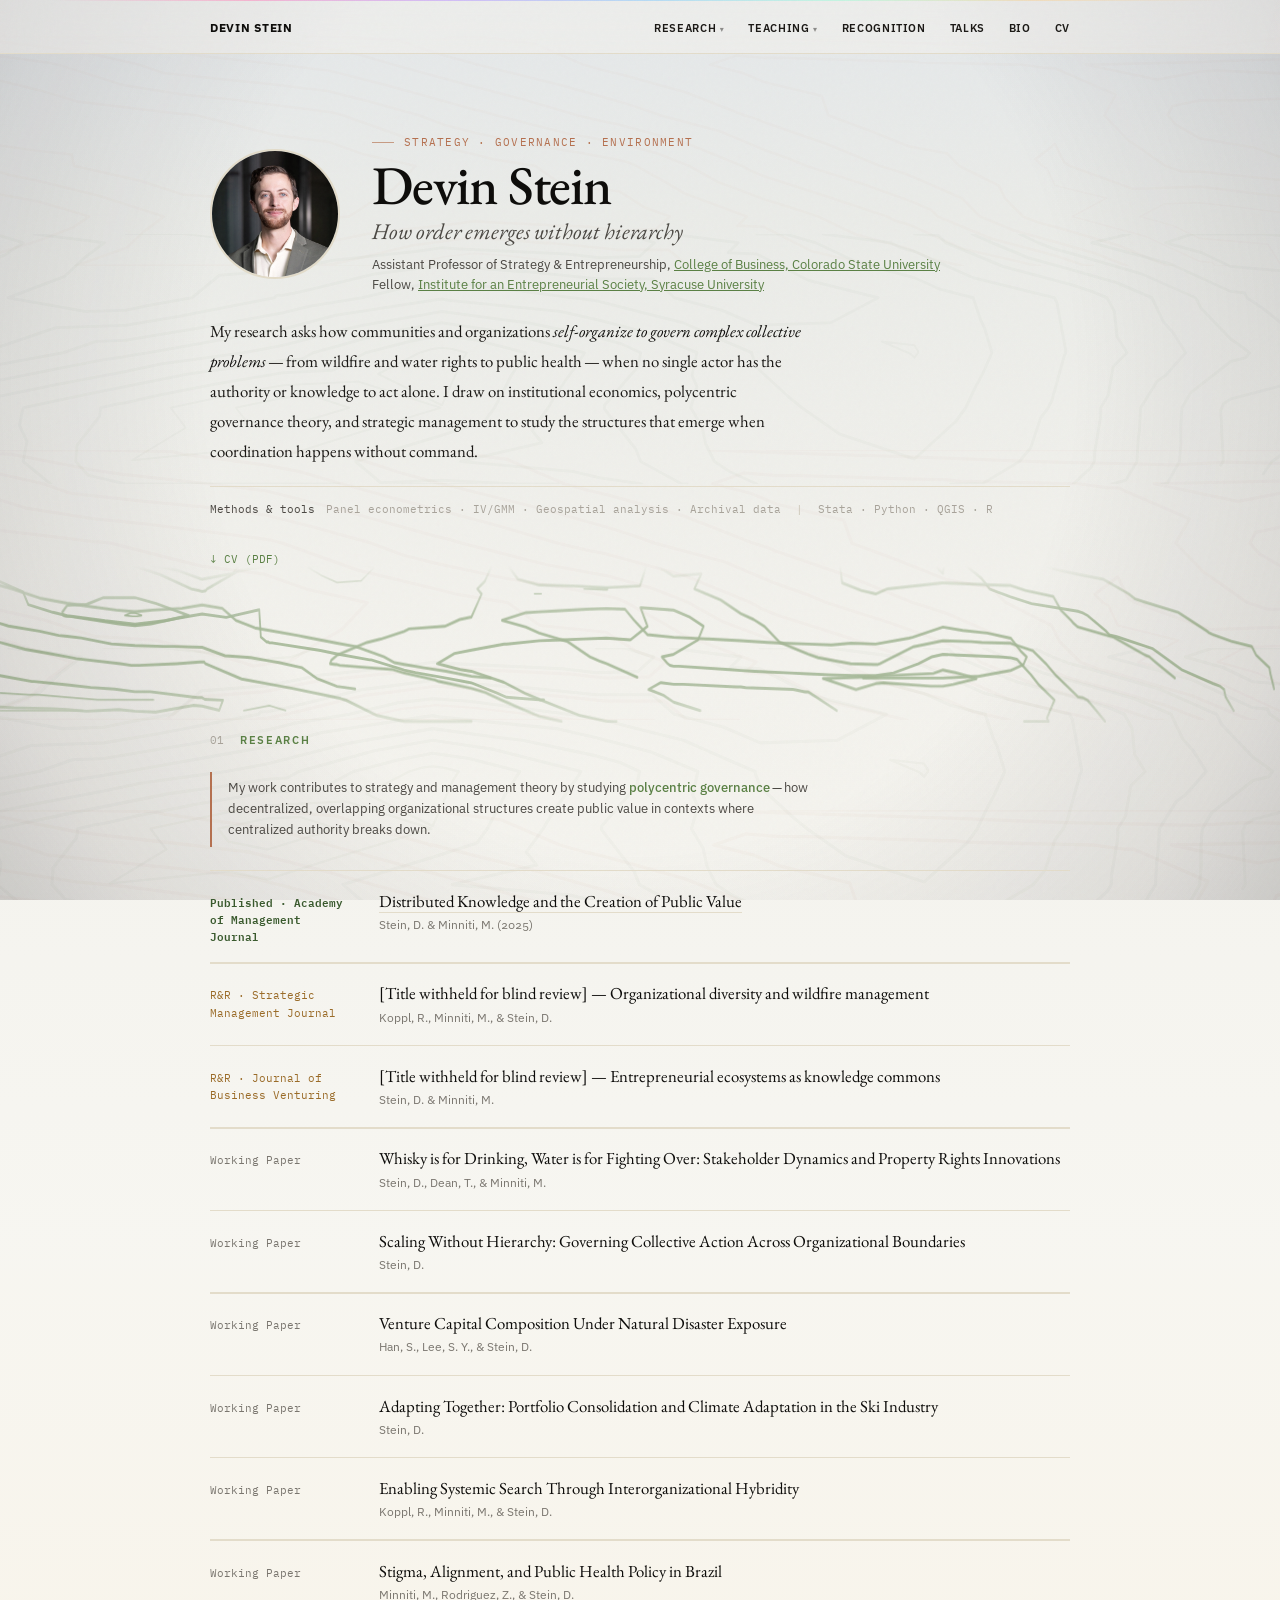
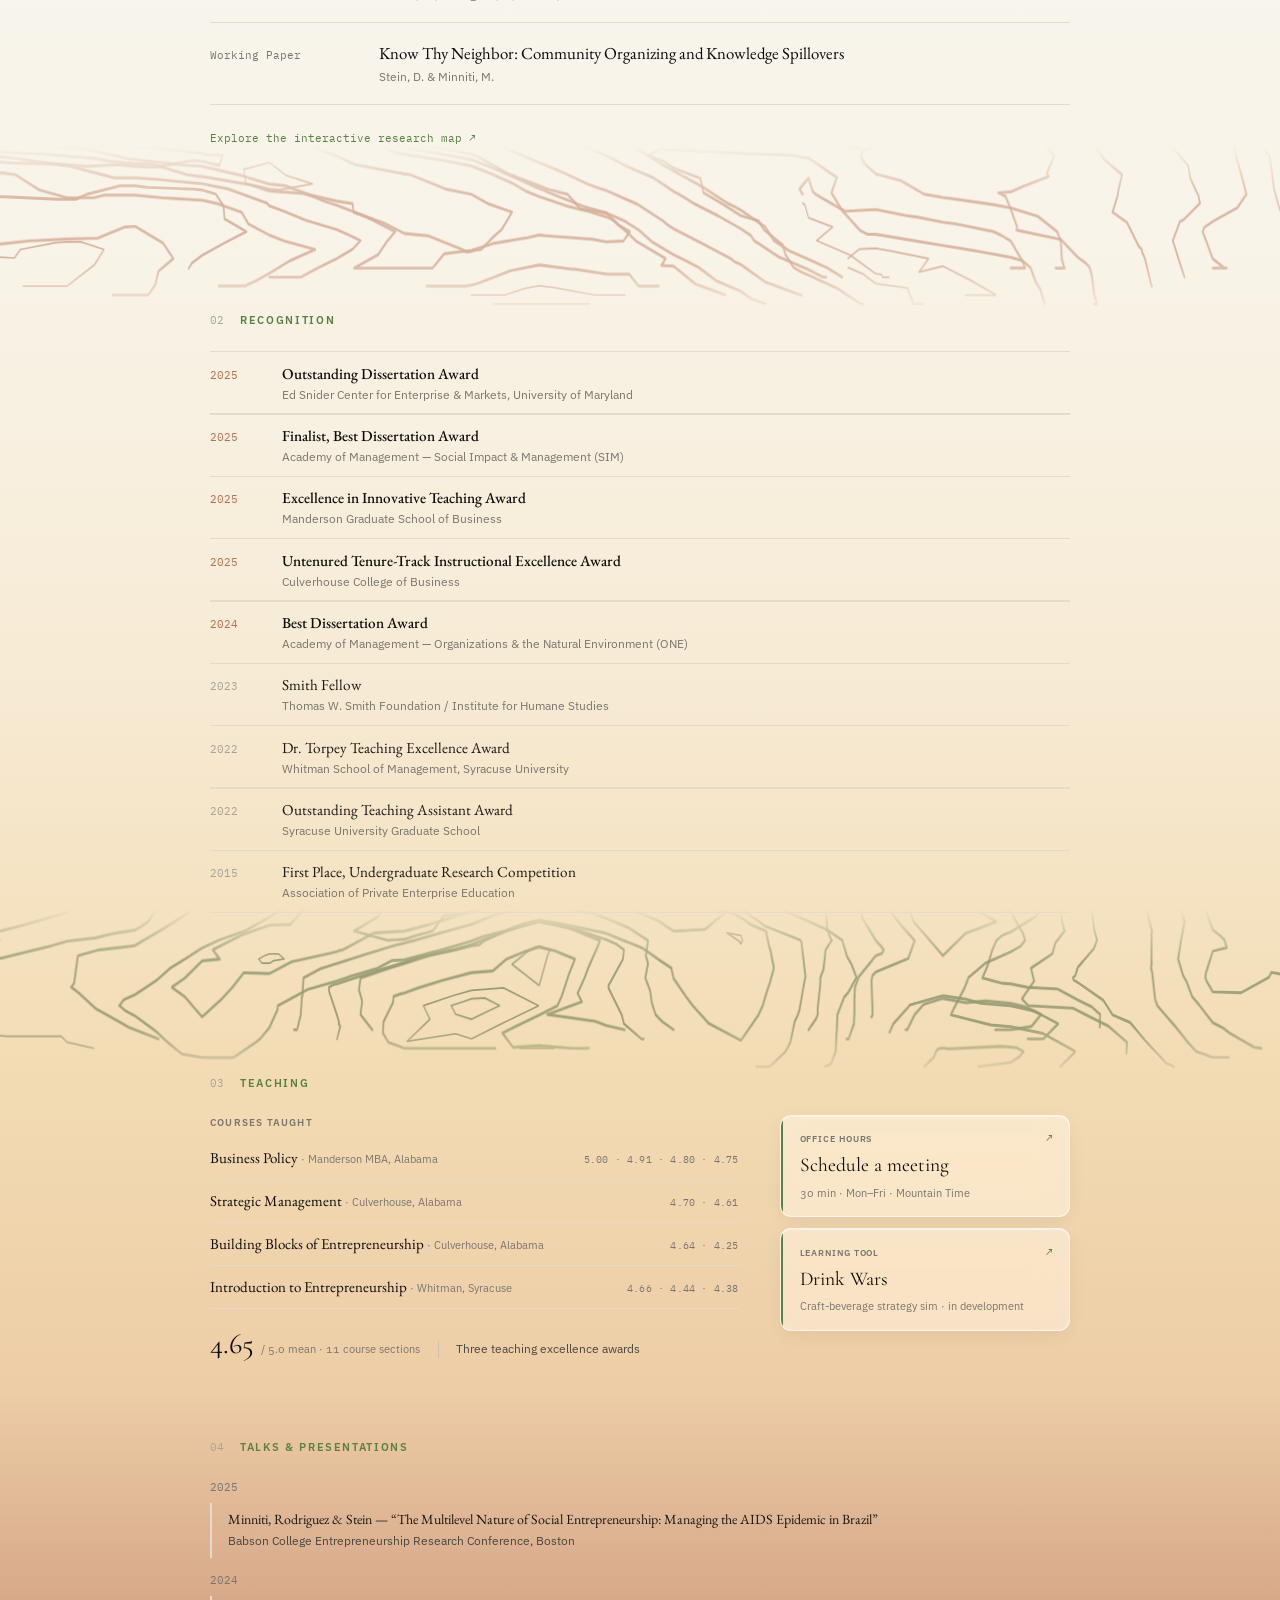
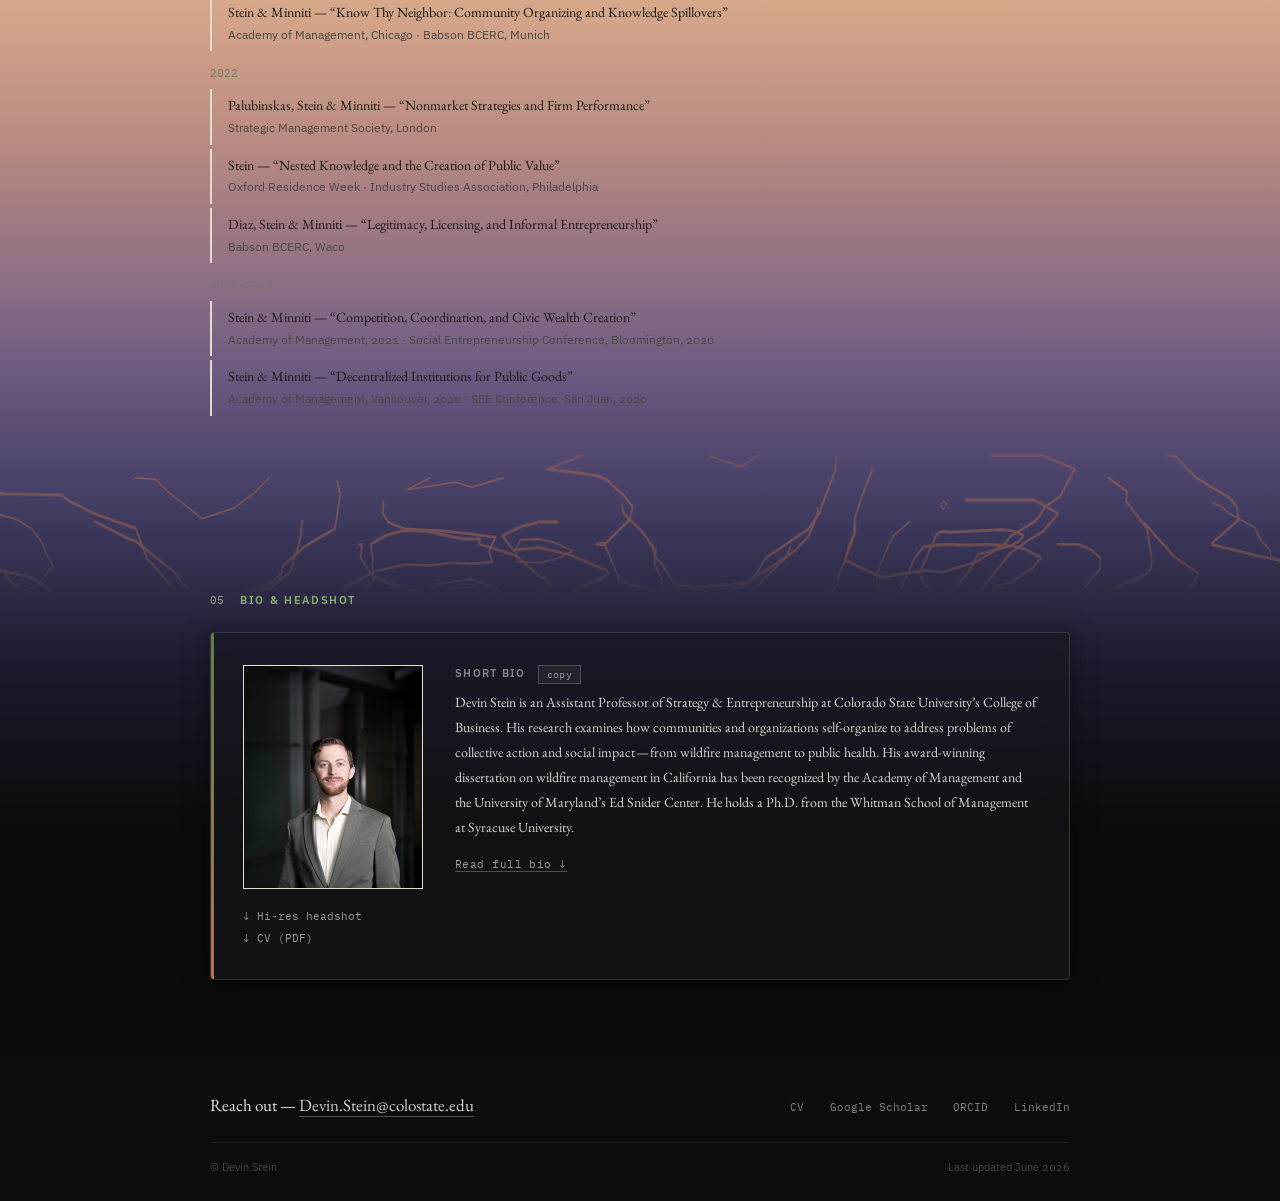
==== commit 10e18d79: "Fix iOS nav flicker + bottom vignette gap; polish copy and contrast - Nav (all pages): move backdrop" ====
--- a/index.html
+++ b/index.html
@@ -70,6 +70,10 @@
   .wrap{ padding-left:1.15rem !important; padding-right:1.15rem !important; }
 
   /* --- NAV -> hamburger --- */
+  /* near-opaque bar + light blur: any residual iOS backdrop re-raster is invisible */
+  .nav-bg{ background:color-mix(in srgb, var(--bg) 92%, transparent) !important;
+    backdrop-filter:blur(10px) !important; -webkit-backdrop-filter:blur(10px) !important; }
+  .nav-sheen{ animation:none !important; }
   .nav-inner{ flex-wrap:wrap; align-items:center !important; padding-left:1.15rem !important; padding-right:1.15rem !important; }
   .nav-toggle{ display:inline-flex; align-items:center; justify-content:center; }
   .nav-links{ display:none !important; flex-direction:column; align-items:stretch !important;
@@ -126,7 +130,7 @@
 <div style="background:#f7f4ec; color:var(--fg-1); position:relative; min-height:100vh; font-family:var(--serif);">
 
   <!-- Parallax topographic terrain (the map beneath the page) -->
-  <div style="position:fixed; inset:0; z-index:0; pointer-events:none; overflow:hidden;">
+  <div style="position:fixed; top:0; left:0; right:0; height:100vh; height:100lvh; z-index:0; pointer-events:none; overflow:hidden;">
     <div data-parallax="0.08" style="position:absolute; top:4%; left:-8%; width:124%; height:230px; opacity:.05; will-change:transform;"><svg viewBox="0 0 2400 200" preserveAspectRatio="xMidYMid slice" xmlns="http://www.w3.org/2000/svg" style="display:block; width:100%; height:100%; fill:none; stroke:var(--topo-brown); stroke-width:1.4; stroke-linecap:round; stroke-linejoin:round;">
   <polyline stroke-width="2.4" opacity="0.95" points="0,33 26,34 99,35 126,36 162,38 223,36 253,38 292,39 363,31 379,32 411,37 418,25 384,24 379,22 370,22 282,15 253,15 215,12 170,10 126,7 64,3 60,3 0,0"></polyline>
   <polyline points="461,69 495,73 505,75 524,76 586,69 536,59 505,44 457,52 461,69"></polyline>
@@ -315,17 +319,19 @@
   </div>
 
   <!-- Grain overlay -->
-  <div style="content:''; position:fixed; inset:0; pointer-events:none; z-index:999; opacity:.022; background-image:url(&quot;data:image/svg+xml,%3Csvg viewBox='0 0 256 256' xmlns='http://www.w3.org/2000/svg'%3E%3Cfilter id='n'%3E%3CfeTurbulence type='fractalNoise' baseFrequency='0.9' numOctaves='4' stitchTiles='stitch'/%3E%3C/filter%3E%3Crect width='100%25' height='100%25' filter='url(%23n)'/%3E%3C/svg%3E&quot;);"></div>
+  <div style="content:''; position:fixed; top:0; left:0; right:0; height:100vh; height:100lvh; pointer-events:none; z-index:999; opacity:.022; background-image:url(&quot;data:image/svg+xml,%3Csvg viewBox='0 0 256 256' xmlns='http://www.w3.org/2000/svg'%3E%3Cfilter id='n'%3E%3CfeTurbulence type='fractalNoise' baseFrequency='0.9' numOctaves='4' stitchTiles='stitch'/%3E%3C/filter%3E%3Crect width='100%25' height='100%25' filter='url(%23n)'/%3E%3C/svg%3E&quot;);"></div>
 
   <!-- Vignette — frames the centred column and adds photographic depth on wide screens -->
-  <div style="position:fixed; inset:0; z-index:0; pointer-events:none; background:radial-gradient(72% 112% at 50% 42%, transparent 47%, rgba(28,22,32,0.100) 74%, rgba(12,10,16,0.260) 100%);"></div>
+  <div style="position:fixed; top:0; left:0; right:0; height:100vh; height:100lvh; z-index:0; pointer-events:none; background:radial-gradient(72% 112% at 50% 42%, transparent 47%, rgba(28,22,32,0.100) 74%, rgba(12,10,16,0.260) 100%);"></div>
 
   <!-- Nav -->
-  <nav style="position:sticky; top:0; z-index:100; background:color-mix(in srgb, var(--bg) 42%, transparent); backdrop-filter:blur(26px) saturate(1.6); -webkit-backdrop-filter:blur(26px) saturate(1.6); border-bottom:.5px solid var(--rule-faint);">
+  <nav style="position:sticky; top:0; z-index:100; transform:translateZ(0); -webkit-transform:translateZ(0);">
+    <!-- frosted bar on its own layer: backdrop-filter directly on a sticky element flickers on iOS Safari -->
+    <div class="nav-bg" style="position:absolute; inset:0; z-index:0; pointer-events:none; background:color-mix(in srgb, var(--bg) 42%, transparent); backdrop-filter:blur(26px) saturate(1.6); -webkit-backdrop-filter:blur(26px) saturate(1.6); border-bottom:.5px solid var(--rule-faint);"></div>
     <!-- Prism / refraction sheen -->
     <div style="position:absolute; inset:0; pointer-events:none; overflow:hidden; z-index:1;">
       <div style="position:absolute; top:0; left:0; right:0; height:1px; background:linear-gradient(90deg, transparent 4%, rgba(255,140,190,.55), rgba(190,150,255,.55), rgba(130,200,255,.5), rgba(150,255,215,.45), rgba(255,205,130,.4), transparent 96%);"></div>
-      <div style="position:absolute; inset:-60% 0; background:linear-gradient(105deg, transparent 38%, rgba(255,90,160,.06) 46%, rgba(150,90,255,.07) 50%, rgba(70,160,255,.06) 54%, rgba(60,230,190,.05) 60%, rgba(255,200,120,.04) 64%, transparent 72%); mix-blend-mode:screen; background-size:260% 100%; background-repeat:no-repeat; animation:prismDrift 11s ease-in-out infinite;"></div>
+      <div class="nav-sheen" style="position:absolute; inset:-60% 0; background:linear-gradient(105deg, transparent 38%, rgba(255,90,160,.06) 46%, rgba(150,90,255,.07) 50%, rgba(70,160,255,.06) 54%, rgba(60,230,190,.05) 60%, rgba(255,200,120,.04) 64%, transparent 72%); mix-blend-mode:screen; background-size:260% 100%; background-repeat:no-repeat; animation:prismDrift 11s ease-in-out infinite;"></div>
     </div>
     <div class="nav-inner" style="max-width:940px; margin:0 auto; padding:14px 2.5rem; display:flex; justify-content:space-between; align-items:baseline; gap:1rem; position:relative; z-index:2;">
       <a href="#top" style="font-family:var(--sans); font-size:12px; font-weight:700; color:var(--ink); letter-spacing:.06em; text-transform:uppercase; text-decoration:none;">Devin Stein</a>
@@ -447,9 +453,9 @@
       </div>
       <div style="font-family:var(--sans); font-size:13px; color:var(--fg-2); border-left:2px solid var(--topo-brown); padding:6px 0 6px 16px; margin-bottom:1.5rem; max-width:600px; line-height:1.6;">My work contributes to strategy and management theory by studying <em style="color:var(--sectional-blue); font-style:normal; font-weight:500;">polycentric governance</em>&thinsp;&mdash;&thinsp;how decentralized, overlapping organizational structures create public value in contexts where centralized authority breaks down.</div>
 
-      <div class="pub-row" style="padding:1.1rem 0; border-bottom:.5px solid var(--rule-faint); border-top:.5px solid var(--rule-faint); display:grid; grid-template-columns:145px 1fr; gap:24px; align-items:baseline; margin-top:-.5px;" data-hover="background:color-mix(in srgb, var(--sectional-tint) 35%, transparent);"><div style="font-family:var(--mono); font-size:10.5px; line-height:1.65; padding-top:2px; white-space:nowrap; color:var(--sectional-blue-2); font-weight:600;">Published · AMJ</div><div><div style="font-size:1.05rem; font-weight:400; color:var(--ink); line-height:1.45; font-family:var(--serif);"><a href="https://doi.org/10.5465/amj.2023.0425" target="_blank" rel="noopener" style="color:inherit; text-decoration:none; border-bottom:1px solid var(--rule-faint);" data-hover="border-bottom:1px solid var(--sectional-blue);">Distributed Knowledge and the Creation of Public Value</a></div><div style="font-family:var(--sans); font-size:12px; color:var(--fg-3); margin-top:2px;">Stein, D. &amp; Minniti, M. (2025)</div></div></div>
-        <div class="pub-row" style="padding:1.1rem 0; border-bottom:.5px solid var(--rule-faint); border-top:.5px solid var(--rule-faint); display:grid; grid-template-columns:145px 1fr; gap:24px; align-items:baseline; margin-top:-.5px;" data-hover="background:color-mix(in srgb, var(--sectional-tint) 35%, transparent);"><div style="font-family:var(--mono); font-size:10.5px; line-height:1.65; padding-top:2px; white-space:nowrap; color:var(--amber);">R&amp;R · SMJ</div><div><div style="font-size:1.05rem; font-weight:400; color:var(--ink); line-height:1.45; font-family:var(--serif);">[Title withheld for blind review] &mdash; Organizational diversity and wildfire management</div><div style="font-family:var(--sans); font-size:12px; color:var(--fg-3); margin-top:2px;">Koppl, R., Minniti, M., &amp; Stein, D.</div></div></div>
-        <div class="pub-row" style="padding:1.1rem 0; border-bottom:.5px solid var(--rule-faint); border-top:.5px solid var(--rule-faint); display:grid; grid-template-columns:145px 1fr; gap:24px; align-items:baseline; margin-top:-.5px;" data-hover="background:color-mix(in srgb, var(--sectional-tint) 35%, transparent);"><div style="font-family:var(--mono); font-size:10.5px; line-height:1.65; padding-top:2px; white-space:nowrap; color:var(--amber);">R&amp;R · JBV</div><div><div style="font-size:1.05rem; font-weight:400; color:var(--ink); line-height:1.45; font-family:var(--serif);">[Title withheld for blind review] &mdash; Entrepreneurial ecosystems as knowledge commons</div><div style="font-family:var(--sans); font-size:12px; color:var(--fg-3); margin-top:2px;">Stein, D. &amp; Minniti, M.</div></div></div>
+      <div class="pub-row" style="padding:1.1rem 0; border-bottom:.5px solid var(--rule-faint); border-top:.5px solid var(--rule-faint); display:grid; grid-template-columns:145px 1fr; gap:24px; align-items:baseline; margin-top:-.5px;" data-hover="background:color-mix(in srgb, var(--sectional-tint) 35%, transparent);"><div style="font-family:var(--mono); font-size:10.5px; line-height:1.65; padding-top:2px; white-space:normal; color:var(--sectional-blue-2); font-weight:600;">Published · Academy of Management Journal</div><div><div style="font-size:1.05rem; font-weight:400; color:var(--ink); line-height:1.45; font-family:var(--serif);"><a href="https://doi.org/10.5465/amj.2023.0425" target="_blank" rel="noopener" style="color:inherit; text-decoration:none; border-bottom:1px solid var(--rule-faint);" data-hover="border-bottom:1px solid var(--sectional-blue);">Distributed Knowledge and the Creation of Public Value</a></div><div style="font-family:var(--sans); font-size:12px; color:var(--fg-3); margin-top:2px;">Stein, D. &amp; Minniti, M. (2025)</div></div></div>
+        <div class="pub-row" style="padding:1.1rem 0; border-bottom:.5px solid var(--rule-faint); border-top:.5px solid var(--rule-faint); display:grid; grid-template-columns:145px 1fr; gap:24px; align-items:baseline; margin-top:-.5px;" data-hover="background:color-mix(in srgb, var(--sectional-tint) 35%, transparent);"><div style="font-family:var(--mono); font-size:10.5px; line-height:1.65; padding-top:2px; white-space:normal; color:var(--amber);">R&amp;R · Strategic Management Journal</div><div><div style="font-size:1.05rem; font-weight:400; color:var(--ink); line-height:1.45; font-family:var(--serif);">[Title withheld for blind review] &mdash; Organizational diversity and wildfire management</div><div style="font-family:var(--sans); font-size:12px; color:var(--fg-3); margin-top:2px;">Koppl, R., Minniti, M., &amp; Stein, D.</div></div></div>
+        <div class="pub-row" style="padding:1.1rem 0; border-bottom:.5px solid var(--rule-faint); border-top:.5px solid var(--rule-faint); display:grid; grid-template-columns:145px 1fr; gap:24px; align-items:baseline; margin-top:-.5px;" data-hover="background:color-mix(in srgb, var(--sectional-tint) 35%, transparent);"><div style="font-family:var(--mono); font-size:10.5px; line-height:1.65; padding-top:2px; white-space:normal; color:var(--amber);">R&amp;R · Journal of Business Venturing</div><div><div style="font-size:1.05rem; font-weight:400; color:var(--ink); line-height:1.45; font-family:var(--serif);">[Title withheld for blind review] &mdash; Entrepreneurial ecosystems as knowledge commons</div><div style="font-family:var(--sans); font-size:12px; color:var(--fg-3); margin-top:2px;">Stein, D. &amp; Minniti, M.</div></div></div>
         <div class="pub-row" style="padding:1.1rem 0; border-bottom:.5px solid var(--rule-faint); border-top:.5px solid var(--rule-faint); display:grid; grid-template-columns:145px 1fr; gap:24px; align-items:baseline; margin-top:-.5px;" data-hover="background:color-mix(in srgb, var(--sectional-tint) 35%, transparent);"><div style="font-family:var(--mono); font-size:10.5px; line-height:1.65; padding-top:2px; white-space:nowrap; color:var(--fg-3);">Working Paper</div><div><div style="font-size:1.05rem; font-weight:400; color:var(--ink); line-height:1.45; font-family:var(--serif);">Whisky is for Drinking, Water is for Fighting Over: Stakeholder Dynamics and Property Rights Innovations</div><div style="font-family:var(--sans); font-size:12px; color:var(--fg-3); margin-top:2px;">Stein, D., Dean, T., &amp; Minniti, M.</div></div></div>
         <div class="pub-row" style="padding:1.1rem 0; border-bottom:.5px solid var(--rule-faint); border-top:.5px solid var(--rule-faint); display:grid; grid-template-columns:145px 1fr; gap:24px; align-items:baseline; margin-top:-.5px;" data-hover="background:color-mix(in srgb, var(--sectional-tint) 35%, transparent);"><div style="font-family:var(--mono); font-size:10.5px; line-height:1.65; padding-top:2px; white-space:nowrap; color:var(--fg-3);">Working Paper</div><div><div style="font-size:1.05rem; font-weight:400; color:var(--ink); line-height:1.45; font-family:var(--serif);">Scaling Without Hierarchy: Governing Collective Action Across Organizational Boundaries</div><div style="font-family:var(--sans); font-size:12px; color:var(--fg-3); margin-top:2px;">Stein, D.</div></div></div>
         <div class="pub-row" style="padding:1.1rem 0; border-bottom:.5px solid var(--rule-faint); border-top:.5px solid var(--rule-faint); display:grid; grid-template-columns:145px 1fr; gap:24px; align-items:baseline; margin-top:-.5px;" data-hover="background:color-mix(in srgb, var(--sectional-tint) 35%, transparent);"><div style="font-family:var(--mono); font-size:10.5px; line-height:1.65; padding-top:2px; white-space:nowrap; color:var(--fg-3);">Working Paper</div><div><div style="font-size:1.05rem; font-weight:400; color:var(--ink); line-height:1.45; font-family:var(--serif);">Venture Capital Composition Under Natural Disaster Exposure</div><div style="font-family:var(--sans); font-size:12px; color:var(--fg-3); margin-top:2px;">Han, S., Lee, S. Y., &amp; Stein, D.</div></div></div>
@@ -457,6 +463,7 @@
         <div class="pub-row" style="padding:1.1rem 0; border-bottom:.5px solid var(--rule-faint); border-top:.5px solid var(--rule-faint); display:grid; grid-template-columns:145px 1fr; gap:24px; align-items:baseline; margin-top:-.5px;" data-hover="background:color-mix(in srgb, var(--sectional-tint) 35%, transparent);"><div style="font-family:var(--mono); font-size:10.5px; line-height:1.65; padding-top:2px; white-space:nowrap; color:var(--fg-3);">Working Paper</div><div><div style="font-size:1.05rem; font-weight:400; color:var(--ink); line-height:1.45; font-family:var(--serif);">Enabling Systemic Search Through Interorganizational Hybridity</div><div style="font-family:var(--sans); font-size:12px; color:var(--fg-3); margin-top:2px;">Koppl, R., Minniti, M., &amp; Stein, D.</div></div></div>
         <div class="pub-row" style="padding:1.1rem 0; border-bottom:.5px solid var(--rule-faint); border-top:.5px solid var(--rule-faint); display:grid; grid-template-columns:145px 1fr; gap:24px; align-items:baseline; margin-top:-.5px;" data-hover="background:color-mix(in srgb, var(--sectional-tint) 35%, transparent);"><div style="font-family:var(--mono); font-size:10.5px; line-height:1.65; padding-top:2px; white-space:nowrap; color:var(--fg-3);">Working Paper</div><div><div style="font-size:1.05rem; font-weight:400; color:var(--ink); line-height:1.45; font-family:var(--serif);">Stigma, Alignment, and Public Health Policy in Brazil</div><div style="font-family:var(--sans); font-size:12px; color:var(--fg-3); margin-top:2px;">Minniti, M., Rodriguez, Z., &amp; Stein, D.</div></div></div>
         <div class="pub-row" style="padding:1.1rem 0; border-bottom:.5px solid var(--rule-faint); border-top:.5px solid var(--rule-faint); display:grid; grid-template-columns:145px 1fr; gap:24px; align-items:baseline; margin-top:-.5px;" data-hover="background:color-mix(in srgb, var(--sectional-tint) 35%, transparent);"><div style="font-family:var(--mono); font-size:10.5px; line-height:1.65; padding-top:2px; white-space:nowrap; color:var(--fg-3);">Working Paper</div><div><div style="font-size:1.05rem; font-weight:400; color:var(--ink); line-height:1.45; font-family:var(--serif);">Know Thy Neighbor: Community Organizing and Knowledge Spillovers</div><div style="font-family:var(--sans); font-size:12px; color:var(--fg-3); margin-top:2px;">Stein, D. &amp; Minniti, M.</div></div></div>
+      <div style="margin-top:1.15rem;"><a href="research.html" style="font-family:var(--mono); font-size:11px; color:var(--sectional-blue); text-decoration:none; border-bottom:1px solid transparent;" data-hover="border-bottom:1px solid var(--sectional-blue);">Explore the interactive research map &nearr;</a></div>
     </section>
 
     <!-- Topo divider -->
@@ -601,13 +608,13 @@
     </section>
 
     <!-- TALKS -->
-    <section id="talks" style="padding:2.5rem 0; position:relative; z-index:1;"><div style="display:flex; align-items:baseline; gap:1rem; margin-bottom:1.4rem;"><span style="font-family:var(--mono); font-size:10.5px; color:var(--fg-4);">04</span><span style="font-family:var(--sans); font-size:11px; font-weight:600; text-transform:uppercase; letter-spacing:.15em; color:var(--sectional-blue);">Talks &amp; Presentations</span></div><div style="margin-bottom:14px;"><div style="font-family:var(--mono); font-size:11px; color:var(--fg-4); margin-bottom:6px;">2025</div><div style="padding:6px 0 6px 16px; border-left:2px solid var(--rule-faint); font-size:14px; line-height:1.55; margin-bottom:4px;" data-hover="border-left-color:var(--sectional-blue);">Minniti, Rodriguez &amp; Stein &mdash; &ldquo;The Multilevel Nature of Social Entrepreneurship: Managing the AIDS Epidemic in Brazil&rdquo;<br><span style="font-family:var(--sans); font-size:11.5px; color:var(--fg-3);">Babson College Entrepreneurship Research Conference, Boston</span></div></div>
-      <div style="margin-bottom:14px;"><div style="font-family:var(--mono); font-size:11px; color:var(--fg-4); margin-bottom:6px;">2024</div><div style="padding:6px 0 6px 16px; border-left:2px solid var(--rule-faint); font-size:14px; line-height:1.55; margin-bottom:4px;" data-hover="border-left-color:var(--sectional-blue);">Stein &amp; Minniti &mdash; &ldquo;Know Thy Neighbor: Community Organizing and Knowledge Spillovers&rdquo;<br><span style="font-family:var(--sans); font-size:11.5px; color:var(--fg-3);">Academy of Management, Chicago &middot; Babson BCERC, Munich</span></div></div>
-      <div style="margin-bottom:14px;"><div style="font-family:var(--mono); font-size:11px; color:var(--fg-4); margin-bottom:6px;">2022</div><div style="padding:6px 0 6px 16px; border-left:2px solid var(--rule-faint); font-size:14px; line-height:1.55; margin-bottom:4px;" data-hover="border-left-color:var(--sectional-blue);">Palubinskas, Stein &amp; Minniti &mdash; &ldquo;Nonmarket Strategies and Firm Performance&rdquo;<br><span style="font-family:var(--sans); font-size:11.5px; color:var(--fg-3);">Strategic Management Society, London</span></div>
-        <div style="padding:6px 0 6px 16px; border-left:2px solid var(--rule-faint); font-size:14px; line-height:1.55; margin-bottom:4px;" data-hover="border-left-color:var(--sectional-blue);">Stein &mdash; &ldquo;Nested Knowledge and the Creation of Public Value&rdquo;<br><span style="font-family:var(--sans); font-size:11.5px; color:var(--fg-3);">Oxford Residence Week &middot; Industry Studies Association, Philadelphia</span></div>
-        <div style="padding:6px 0 6px 16px; border-left:2px solid var(--rule-faint); font-size:14px; line-height:1.55; margin-bottom:4px;" data-hover="border-left-color:var(--sectional-blue);">Diaz, Stein &amp; Minniti &mdash; &ldquo;Legitimacy, Licensing, and Informal Entrepreneurship&rdquo;<br><span style="font-family:var(--sans); font-size:11.5px; color:var(--fg-3);">Babson BCERC, Waco</span></div></div>
-      <div style="margin-bottom:14px;"><div style="font-family:var(--mono); font-size:11px; color:var(--fg-4); margin-bottom:6px;">2020&ndash;2021</div><div style="padding:6px 0 6px 16px; border-left:2px solid var(--rule-faint); font-size:14px; line-height:1.55; margin-bottom:4px;" data-hover="border-left-color:var(--sectional-blue);">Stein &amp; Minniti &mdash; &ldquo;Competition, Coordination, and Civic Wealth Creation&rdquo;<br><span style="font-family:var(--sans); font-size:11.5px; color:var(--fg-3);">Academy of Management, 2021 &middot; Social Entrepreneurship Conference, Bloomington, 2020</span></div>
-        <div style="padding:6px 0 6px 16px; border-left:2px solid var(--rule-faint); font-size:14px; line-height:1.55; margin-bottom:4px;" data-hover="border-left-color:var(--sectional-blue);">Stein &amp; Minniti &mdash; &ldquo;Decentralized Institutions for Public Goods&rdquo;<br><span style="font-family:var(--sans); font-size:11.5px; color:var(--fg-3);">Academy of Management, Vancouver, 2020 &middot; SEE Conference, San Juan, 2020</span></div></div></section>
+    <section id="talks" style="padding:2.5rem 0; position:relative; z-index:1;"><div style="display:flex; align-items:baseline; gap:1rem; margin-bottom:1.4rem;"><span style="font-family:var(--mono); font-size:10.5px; color:var(--fg-4);">04</span><span style="font-family:var(--sans); font-size:11px; font-weight:600; text-transform:uppercase; letter-spacing:.15em; color:var(--sectional-blue);">Talks &amp; Presentations</span></div><div style="margin-bottom:14px;"><div style="font-family:var(--mono); font-size:11px; color:var(--fg-3); margin-bottom:6px;">2025</div><div style="padding:6px 0 6px 16px; border-left:2px solid var(--rule-faint); font-size:14px; line-height:1.55; margin-bottom:4px;" data-hover="border-left-color:var(--sectional-blue);">Minniti, Rodriguez &amp; Stein &mdash; &ldquo;The Multilevel Nature of Social Entrepreneurship: Managing the AIDS Epidemic in Brazil&rdquo;<br><span style="font-family:var(--sans); font-size:11.5px; color:var(--fg-2);">Babson College Entrepreneurship Research Conference, Boston</span></div></div>
+      <div style="margin-bottom:14px;"><div style="font-family:var(--mono); font-size:11px; color:var(--fg-3); margin-bottom:6px;">2024</div><div style="padding:6px 0 6px 16px; border-left:2px solid var(--rule-faint); font-size:14px; line-height:1.55; margin-bottom:4px;" data-hover="border-left-color:var(--sectional-blue);">Stein &amp; Minniti &mdash; &ldquo;Know Thy Neighbor: Community Organizing and Knowledge Spillovers&rdquo;<br><span style="font-family:var(--sans); font-size:11.5px; color:var(--fg-2);">Academy of Management, Chicago &middot; Babson BCERC, Munich</span></div></div>
+      <div style="margin-bottom:14px;"><div style="font-family:var(--mono); font-size:11px; color:var(--fg-3); margin-bottom:6px;">2022</div><div style="padding:6px 0 6px 16px; border-left:2px solid var(--rule-faint); font-size:14px; line-height:1.55; margin-bottom:4px;" data-hover="border-left-color:var(--sectional-blue);">Palubinskas, Stein &amp; Minniti &mdash; &ldquo;Nonmarket Strategies and Firm Performance&rdquo;<br><span style="font-family:var(--sans); font-size:11.5px; color:var(--fg-2);">Strategic Management Society, London</span></div>
+        <div style="padding:6px 0 6px 16px; border-left:2px solid var(--rule-faint); font-size:14px; line-height:1.55; margin-bottom:4px;" data-hover="border-left-color:var(--sectional-blue);">Stein &mdash; &ldquo;Nested Knowledge and the Creation of Public Value&rdquo;<br><span style="font-family:var(--sans); font-size:11.5px; color:var(--fg-2);">Oxford Residence Week &middot; Industry Studies Association, Philadelphia</span></div>
+        <div style="padding:6px 0 6px 16px; border-left:2px solid var(--rule-faint); font-size:14px; line-height:1.55; margin-bottom:4px;" data-hover="border-left-color:var(--sectional-blue);">Diaz, Stein &amp; Minniti &mdash; &ldquo;Legitimacy, Licensing, and Informal Entrepreneurship&rdquo;<br><span style="font-family:var(--sans); font-size:11.5px; color:var(--fg-2);">Babson BCERC, Waco</span></div></div>
+      <div style="margin-bottom:14px;"><div style="font-family:var(--mono); font-size:11px; color:var(--fg-3); margin-bottom:6px;">2020&ndash;2021</div><div style="padding:6px 0 6px 16px; border-left:2px solid var(--rule-faint); font-size:14px; line-height:1.55; margin-bottom:4px;" data-hover="border-left-color:var(--sectional-blue);">Stein &amp; Minniti &mdash; &ldquo;Competition, Coordination, and Civic Wealth Creation&rdquo;<br><span style="font-family:var(--sans); font-size:11.5px; color:var(--fg-2);">Academy of Management, 2021 &middot; Social Entrepreneurship Conference, Bloomington, 2020</span></div>
+        <div style="padding:6px 0 6px 16px; border-left:2px solid var(--rule-faint); font-size:14px; line-height:1.55; margin-bottom:4px;" data-hover="border-left-color:var(--sectional-blue);">Stein &amp; Minniti &mdash; &ldquo;Decentralized Institutions for Public Goods&rdquo;<br><span style="font-family:var(--sans); font-size:11.5px; color:var(--fg-2);">Academy of Management, Vancouver, 2020 &middot; SEE Conference, San Juan, 2020</span></div></div></section>
 
     <!-- Topo divider -->
     <svg class="topo-divider" viewBox="0 0 2400 200" preserveAspectRatio="none" xmlns="http://www.w3.org/2000/svg" aria-hidden="true" style="display:block; width:100vw; height:170px; margin:-44px 0 -44px calc(-50vw + 50%); overflow:visible; fill:none; stroke:var(--topo-brown); stroke-width:2; stroke-linecap:round; stroke-linejoin:round; opacity:.5; pointer-events:none; -webkit-mask-image:linear-gradient(180deg,transparent 0%,rgba(0,0,0,.5) 15%,black 32%,black 68%,rgba(0,0,0,.5) 85%,transparent 100%); mask-image:linear-gradient(180deg,transparent 0%,rgba(0,0,0,.5) 15%,black 32%,black 68%,rgba(0,0,0,.5) 85%,transparent 100%)">
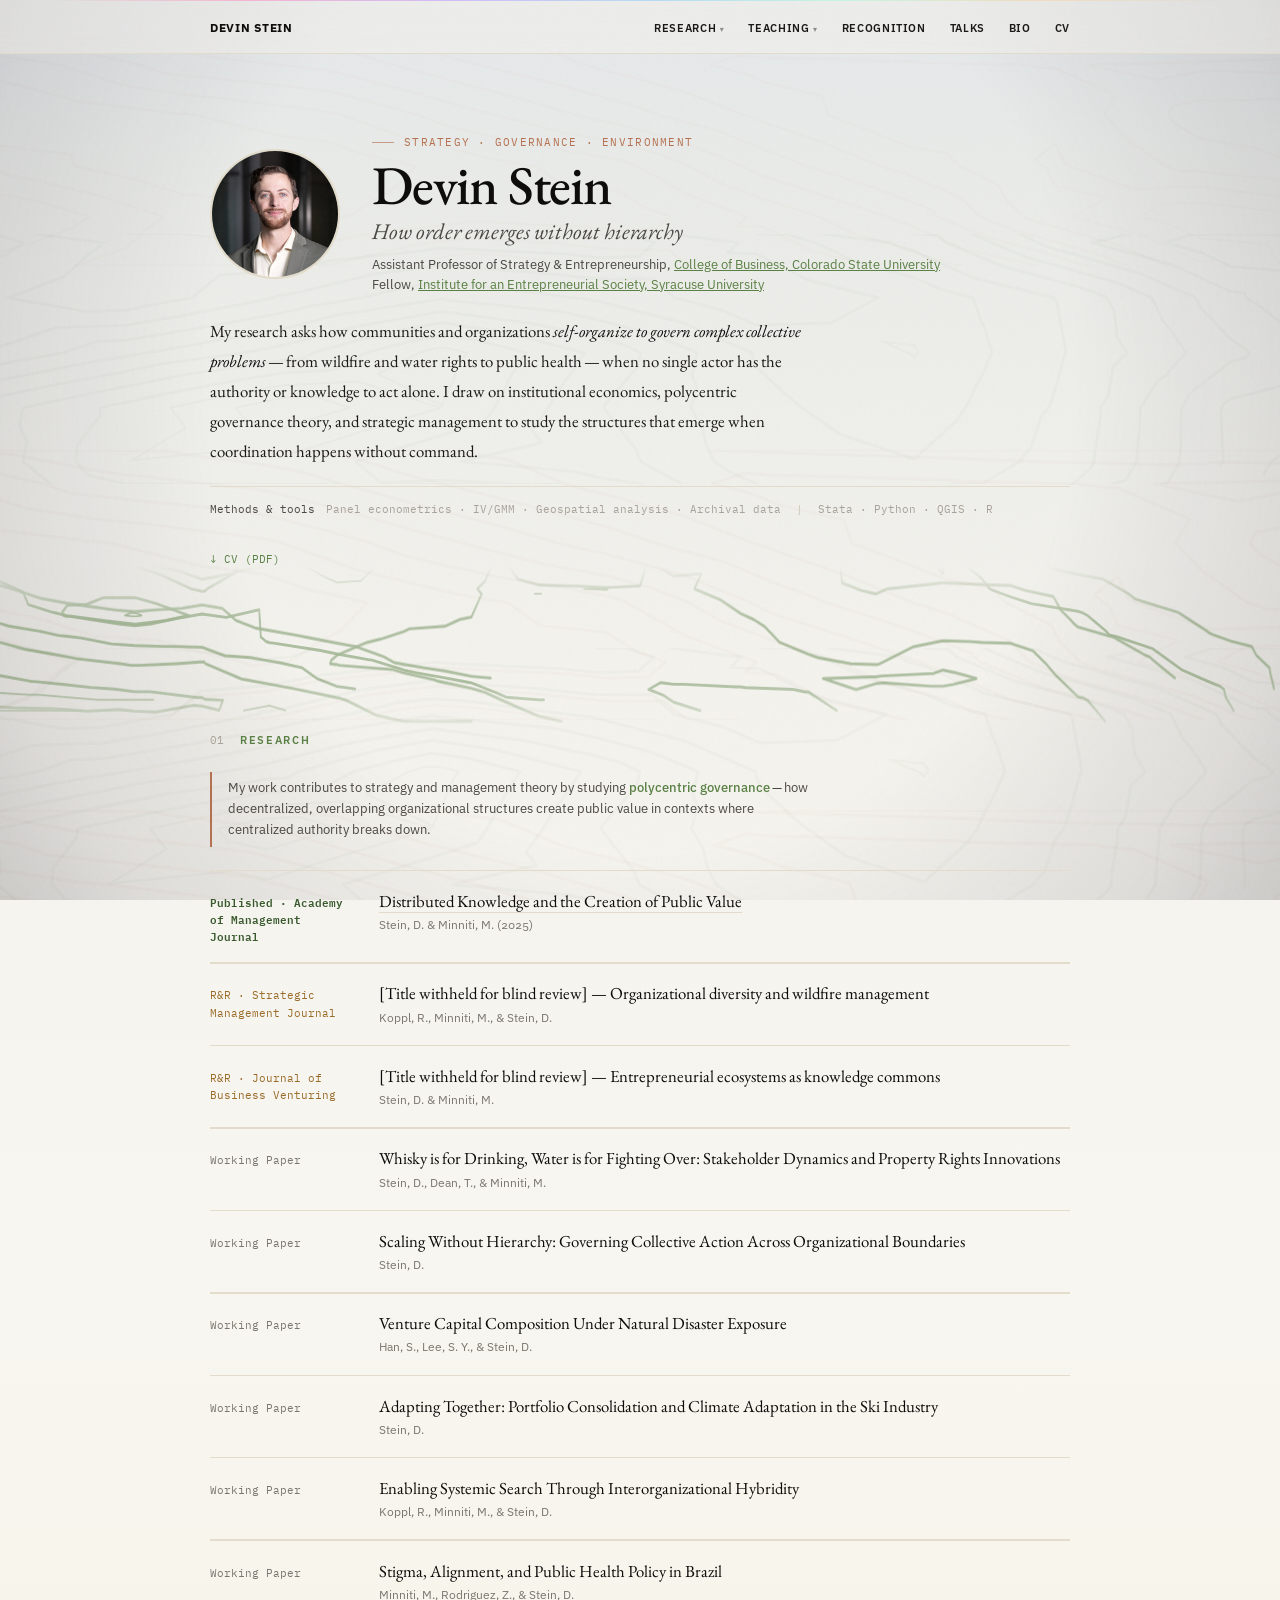
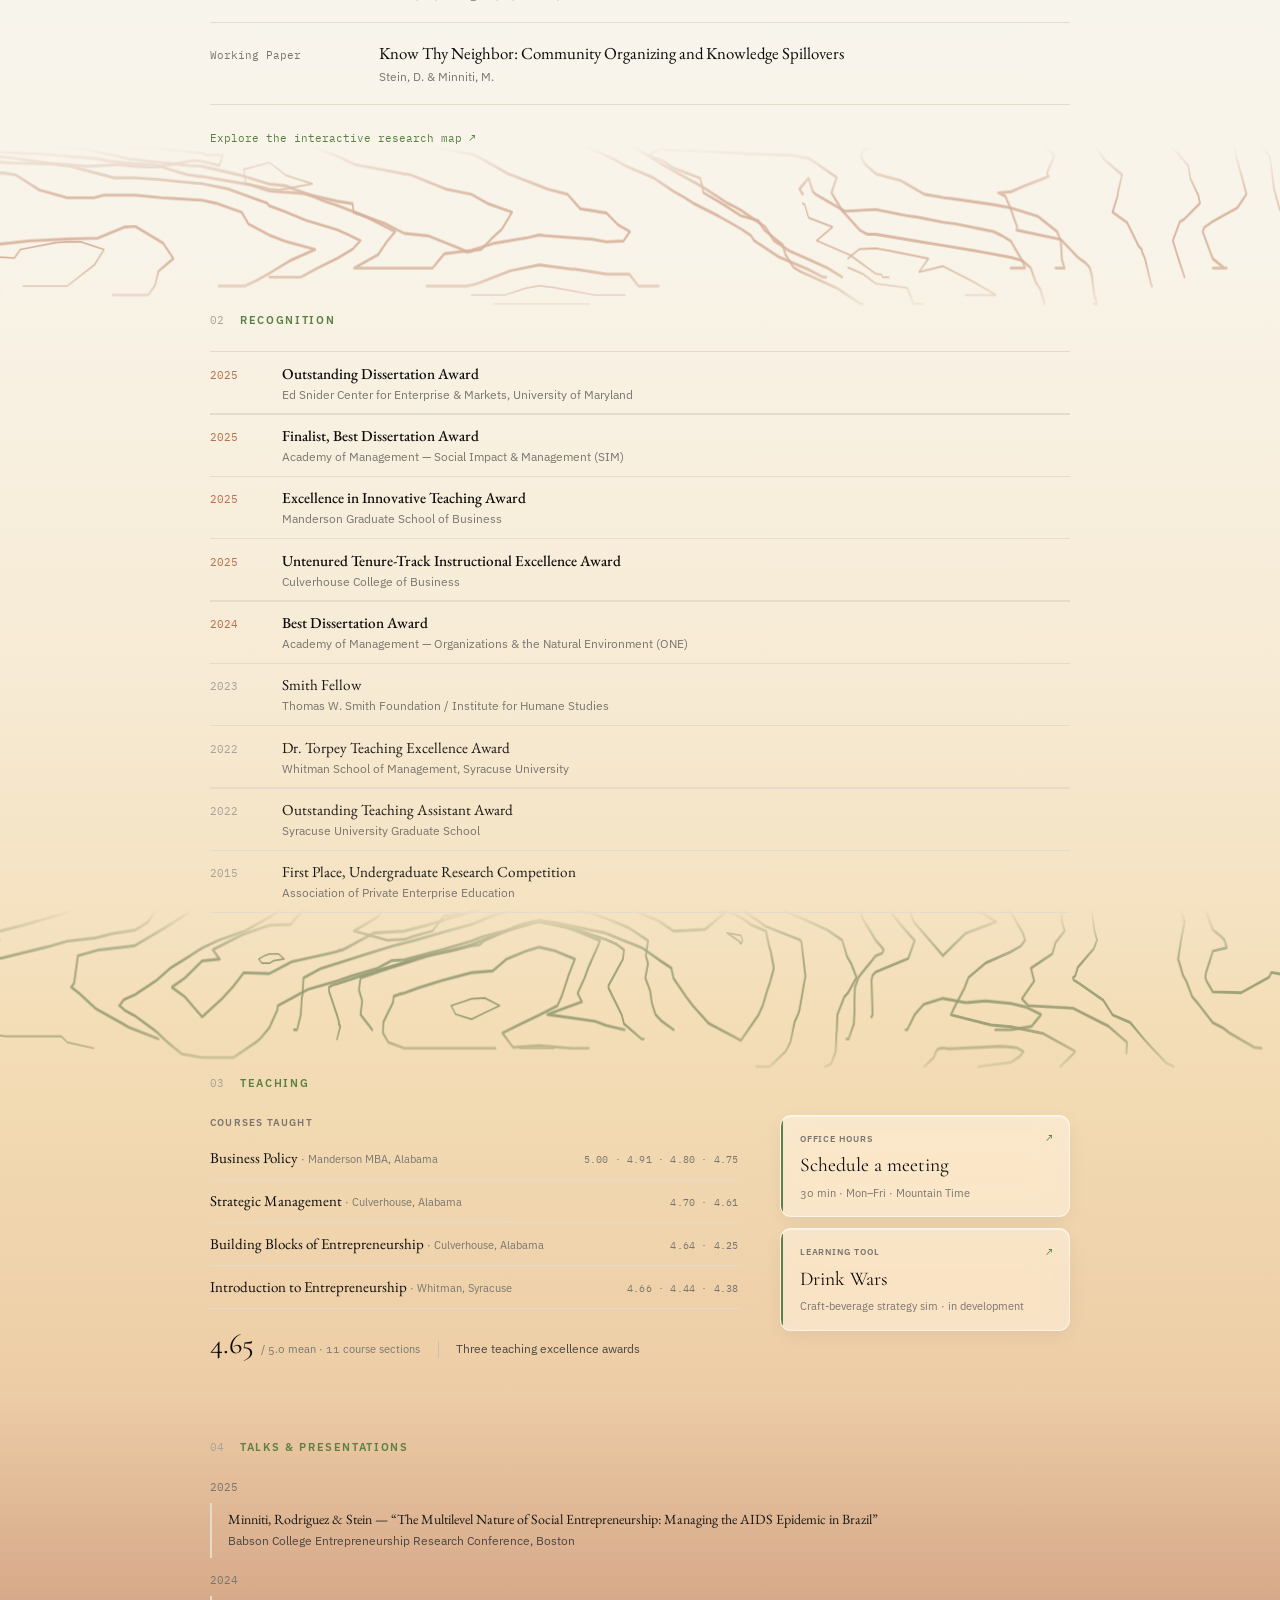
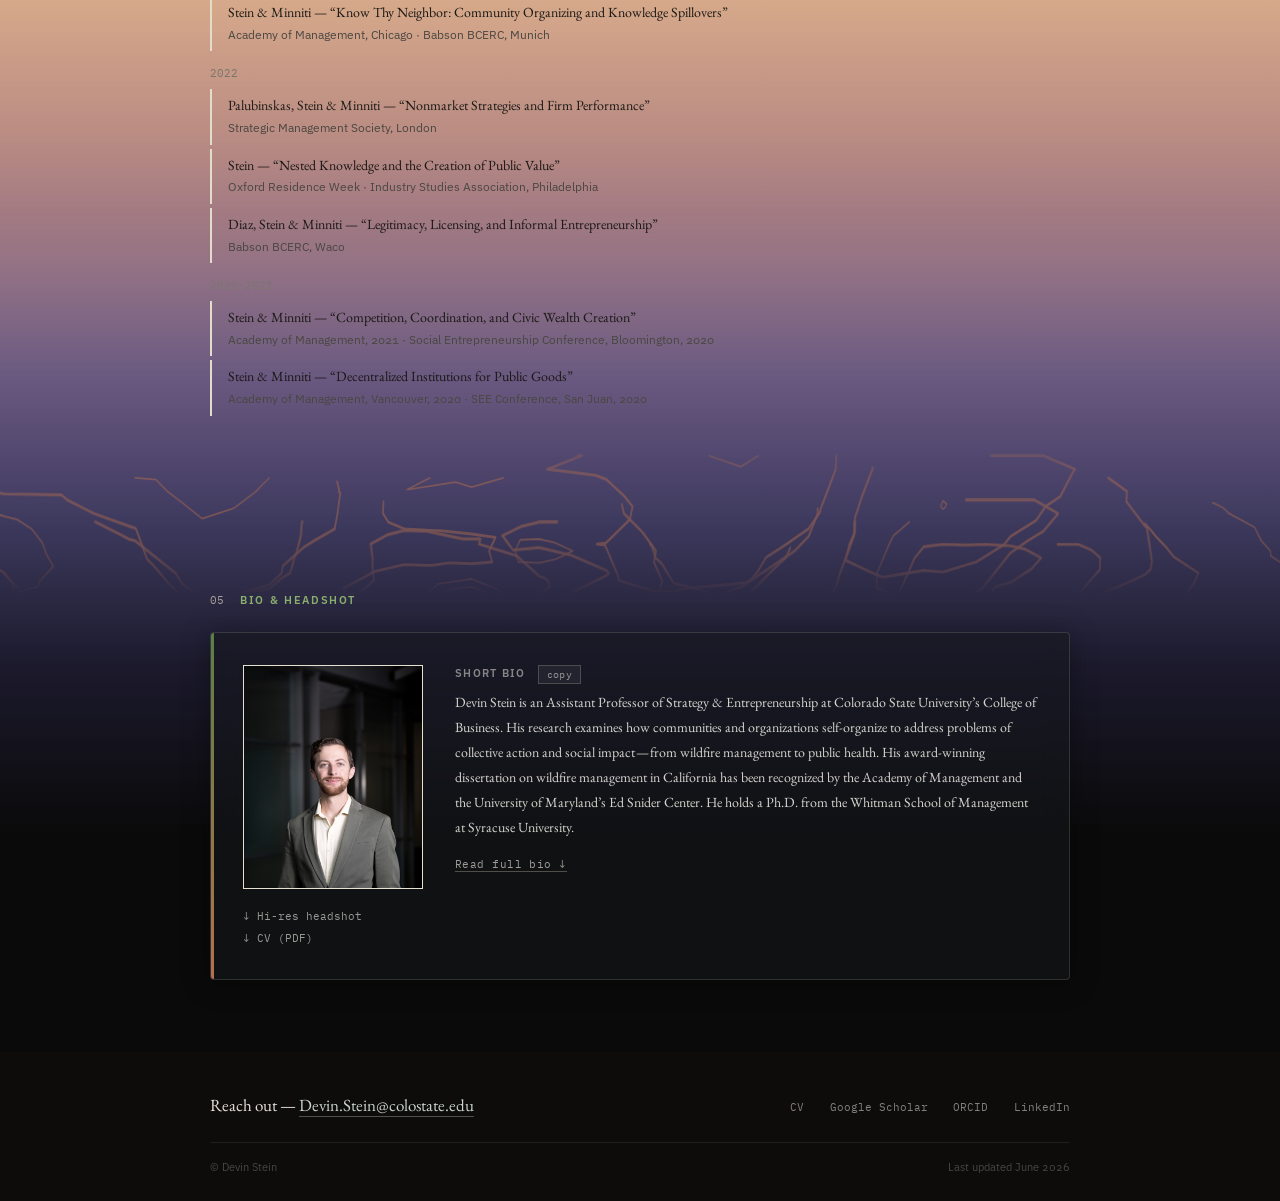
==== commit 7266da2b: "Fix iOS nav ghost: anchor mobile nav with position:fixed The sticky mobile nav rendered a stale, con" ====
--- a/index.html
+++ b/index.html
@@ -70,9 +70,14 @@
   .wrap{ padding-left:1.15rem !important; padding-right:1.15rem !important; }
 
   /* --- NAV -> hamburger --- */
-  /* near-opaque bar + light blur: any residual iOS backdrop re-raster is invisible */
-  .nav-bg{ background:color-mix(in srgb, var(--bg) 92%, transparent) !important;
-    backdrop-filter:blur(10px) !important; -webkit-backdrop-filter:blur(10px) !important; }
+  /* iOS: position:sticky renders a stale, contentless GHOST copy of the bar during the
+     URL-bar resize (i.e. when you scroll back toward the top) — a frosted band with no
+     logo/hamburger. position:fixed doesn't do the sticky reposition, so there's no ghost.
+     The frost stays: removing backdrop-filter in the prior round never touched the ghost,
+     proving the filter was never the cause. A JS spacer offsets the content (fixed is
+     out of normal flow). */
+  nav{ position:fixed !important; top:0; left:0; right:0; transform:none !important; -webkit-transform:none !important; }
+  nav.nav-open{ max-height:100dvh; overflow-y:auto; }
   .nav-sheen{ animation:none !important; }
   .nav-inner{ flex-wrap:wrap; align-items:center !important; padding-left:1.15rem !important; padding-right:1.15rem !important; }
   .nav-toggle{ display:inline-flex; align-items:center; justify-content:center; }
@@ -325,7 +330,7 @@
   <div style="position:fixed; top:0; left:0; right:0; height:100vh; height:100lvh; z-index:0; pointer-events:none; background:radial-gradient(72% 112% at 50% 42%, transparent 47%, rgba(28,22,32,0.100) 74%, rgba(12,10,16,0.260) 100%);"></div>
 
   <!-- Nav -->
-  <nav style="position:sticky; top:0; z-index:100; transform:translateZ(0); -webkit-transform:translateZ(0);">
+  <nav style="position:sticky; top:0; z-index:100;">
     <!-- frosted bar on its own layer: backdrop-filter directly on a sticky element flickers on iOS Safari -->
     <div class="nav-bg" style="position:absolute; inset:0; z-index:0; pointer-events:none; background:color-mix(in srgb, var(--bg) 42%, transparent); backdrop-filter:blur(26px) saturate(1.6); -webkit-backdrop-filter:blur(26px) saturate(1.6); border-bottom:.5px solid var(--rule-faint);"></div>
     <!-- Prism / refraction sheen -->
@@ -794,5 +799,27 @@
   });
 })();
 </script>
+<script>
+(function(){
+  // position:fixed nav is out of flow on mobile — insert a spacer of the bar's collapsed
+  // height so the hero isn't hidden beneath it. Recompute on resize / orientation / fonts.
+  var nav=document.querySelector('nav'); if(!nav) return;
+  var mq=window.matchMedia('(max-width:760px)');
+  var spacer=document.createElement('div'); spacer.setAttribute('aria-hidden','true');
+  nav.parentNode.insertBefore(spacer, nav.nextSibling);
+  function apply(){
+    if(mq.matches){
+      var open=nav.classList.contains('nav-open');
+      if(open) nav.classList.remove('nav-open');        // measure the collapsed bar
+      spacer.style.height=nav.offsetHeight+'px';
+      if(open) nav.classList.add('nav-open');
+    } else { spacer.style.height='0px'; }
+  }
+  apply();
+  window.addEventListener('resize', apply, {passive:true});
+  window.addEventListener('orientationchange', apply);
+  if(document.fonts && document.fonts.ready) document.fonts.ready.then(apply);
+})();
+</script>
 </body>
 </html>
